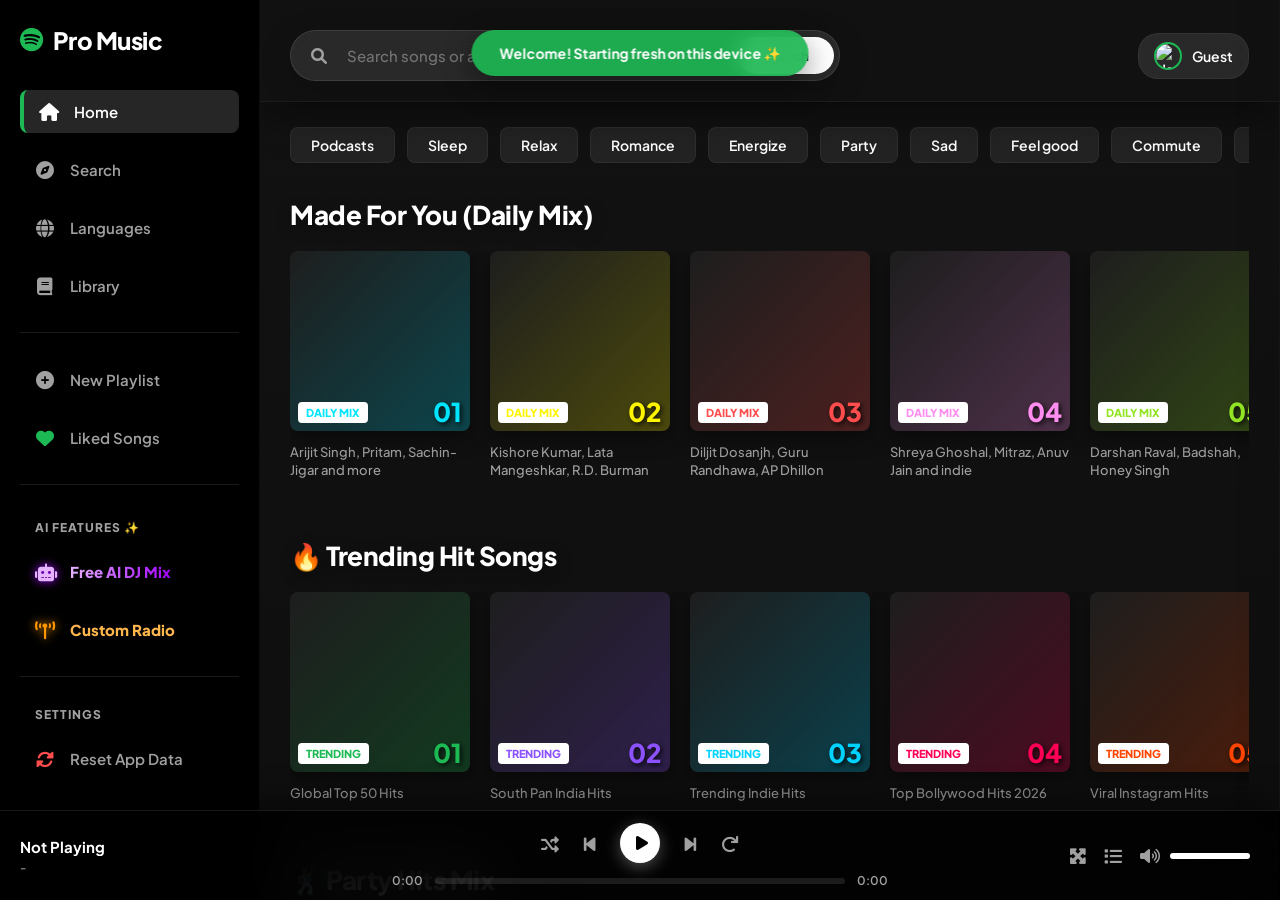
==== index.html @ 36742c20 "index.html" ====
<!DOCTYPE html>
<html lang="en">
<head>
    <meta charset="UTF-8">
    <meta name="viewport" content="width=device-width, initial-scale=1.0, maximum-scale=1.0, user-scalable=no, viewport-fit=cover">
    <meta name="theme-color" content="#000000">
    <meta name="apple-mobile-web-app-capable" content="yes">
    <meta name="apple-mobile-web-app-status-bar-style" content="black-translucent">
    <title>Pro Music Player 🎵</title>
    
    <!-- PWA: Inline Manifest injection using data URI -->
    <link rel="manifest" id="manifest-placeholder">
    
    <link href="https://cdnjs.cloudflare.com/ajax/libs/font-awesome/6.0.0/css/all.min.css" rel="stylesheet">
    <link rel="stylesheet" href="style.css">
</head>
<body>

    <!-- Mobile Overlay for Sidebar -->
    <div id="mobile-overlay" onclick="toggleMobileMenu()"></div>

    <!-- Sidebar Section -->
    <div class="sidebar" id="sidebar">
        <h2><i class="fab fa-spotify"></i> <span>Pro Music</span></h2>
        <div class="menu-item active" onclick="loadHome(); setActive(this); toggleMobileMenu();"><i class="fas fa-home"></i> <span>Home</span></div>
        <div class="menu-item" onclick="document.getElementById('songInput').focus(); setActive(this); toggleMobileMenu();"><i class="fas fa-compass"></i> <span>Search</span></div>
        <div class="menu-item" onclick="showLanguages(); setActive(this); toggleMobileMenu();"><i class="fas fa-globe"></i> <span>Languages</span></div>
        <div class="menu-item" onclick="showLibrary(); setActive(this); toggleMobileMenu();"><i class="fas fa-book"></i> <span>Library</span></div>
        
        <div class="menu-divider"></div>
        <div class="menu-item" onclick="showCreatePlaylistModal(); toggleMobileMenu();"><i class="fas fa-plus-circle"></i> <span>New Playlist</span></div>
        <div class="menu-item" onclick="showLikedSongs(); setActive(this); toggleMobileMenu();"><i class="fas fa-heart" style="color:var(--primary-color);"></i> <span>Liked Songs</span></div>
        
        <!-- Mobile Specific Extra Controls in Sidebar -->
        <div class="menu-divider mobile-only-menu"></div>
        <p class="mobile-only-menu" style="color:var(--text-muted); font-size:12px; font-weight:800; margin-top:5px; padding-left:15px; text-transform:uppercase; letter-spacing:1px;">Extras (Mobile)</p>
        <div class="menu-item mobile-only-menu" onclick="toggleQueue(); toggleMobileMenu();"><i class="fas fa-list"></i> <span>Queue</span></div>
        <div class="menu-item mobile-only-menu" onclick="toggleImmersivePlayer(); toggleMobileMenu();"><i class="fas fa-expand-arrows-alt"></i> <span>Full Screen Player</span></div>

        <div class="menu-divider"></div>
        <p style="color:var(--text-muted); font-size:12px; font-weight:800; margin-top:10px; padding-left:15px; text-transform:uppercase; letter-spacing:1px;">AI Features ✨</p>
        <div class="menu-item" onclick="generateAIDJPlaylist(); setActive(this); toggleMobileMenu();">
            <i class="fas fa-robot" style="color:#e6b3ff; text-shadow: 0 0 10px #a100ff;"></i> 
            <span style="background: linear-gradient(90deg, #e6b3ff, #a100ff); -webkit-background-clip: text; background-clip: text; -webkit-text-fill-color: transparent; font-weight:800;">Free AI DJ Mix</span>
        </div>
        <div class="menu-item" onclick="startRadio(); setActive(this); toggleMobileMenu();">
            <i class="fas fa-broadcast-tower" style="color:#ff9800; text-shadow: 0 0 10px #ff9800;"></i> 
            <span style="font-weight:800; color:#ffb74d;">Custom Radio</span>
        </div>
        
        <div class="menu-divider"></div>
        <p style="color:var(--text-muted); font-size:12px; font-weight:800; margin-top:5px; padding-left:15px; text-transform:uppercase; letter-spacing:1px;">Settings</p>
        <div class="menu-item" onclick="resetAppData(); toggleMobileMenu();"><i class="fas fa-sync-alt" style="color:#ff4d4d;"></i> <span>Reset App Data</span></div>
    </div>

    <!-- Main Content Area -->
    <div class="main-content">
        <div class="bg-blur" id="bg-blur"></div>

        <div class="topbar">
            <!-- Mobile Menu Toggle Button -->
            <i class="fas fa-bars" id="mobile-menu-btn" onclick="toggleMobileMenu()"></i>

            <!-- User Profile & Install -->
            <div style="display: flex; align-items: center; order: 2; margin-left: auto;">
                <button id="install-btn" onclick="installPWA()"><i class="fas fa-download"></i> Install App</button>
                <div class="user-profile" id="user-profile-btn" onclick="showToast('Profile Section (Coming Soon)')" style="margin-left: 15px;">
                    <img id="profile-img" src="https://i.pravatar.cc/100?img=11" alt="User" loading="lazy">
                    <span id="profile-name">Guest</span>
                </div>
            </div>

            <div class="search-container">
                <div class="search-box">
                    <i class="fas fa-search"></i>
                    <input type="text" id="songInput" placeholder="Search songs or artists..." onkeypress="handleKeyPress(event)" onfocus="handleSearchInput()" onblur="hideSearchHistory()" oninput="handleSearchInput()">
                    <button onclick="searchMusic()">Search</button> 
                </div>
                <div id="search-history-dropdown" class="search-dropdown"></div>
            </div>
        </div>

        <div class="category-pills" id="category-pills"></div>

        <h1 id="page-title" style="display: none;">Welcome</h1>

        <!-- PWA Install Modal -->
        <div class="install-modal-overlay" id="install-modal">
            <div class="install-modal">
                <i class="fas fa-mobile-alt" style="font-size: 40px; color: var(--primary-color); margin-bottom: 15px;"></i>
                <h3>Install App</h3>
                <p>Install this website on your phone or PC like a real app. Run it directly without a browser!</p>
                <div class="install-btns">
                    <button class="btn-cancel" onclick="closeInstallModal()">Later</button>
                    <button class="btn-confirm" onclick="confirmInstall()">Install</button>
                </div>
            </div>
        </div>

        <!-- Create Playlist Modal -->
        <div class="modal-overlay" id="create-playlist-modal">
            <div class="custom-modal">
                <i class="fas fa-folder-plus" style="font-size: 40px; color: var(--primary-color); margin-bottom: 15px;"></i>
                <h3 style="color: #fff; margin-bottom: 15px; font-size: 20px;">Nayi Playlist Banayein</h3>
                <input type="text" id="new-playlist-name" class="modal-input" placeholder="Playlist ka naam...">
                <div class="install-btns">
                    <button class="btn-cancel" onclick="closeCreatePlaylistModal()">Cancel</button>
                    <button class="btn-confirm" onclick="saveNewPlaylist()">Save</button>
                </div>
            </div>
        </div>

        <!-- Add to Playlist Modal -->
        <div class="modal-overlay" id="add-to-playlist-modal">
            <div class="custom-modal">
                <i class="fas fa-list-ul" style="font-size: 40px; color: var(--primary-color); margin-bottom: 15px;"></i>
                <h3 style="color: #fff; margin-bottom: 15px; font-size: 20px;">Playlist Mein Jodein</h3>
                <div class="playlist-select-list" id="playlist-options">
                    <!-- Dynamic list -->
                </div>
                <div class="install-btns">
                    <button class="btn-cancel" onclick="closeAddToPlaylistModal()" style="width: 100%;">Cancel</button>
                </div>
            </div>
        </div>

        <!-- Custom Reset App Modal -->
        <div class="modal-overlay" id="reset-modal">
            <div class="custom-modal">
                <i class="fas fa-exclamation-triangle" style="font-size: 40px; color: #ff4d4d; margin-bottom: 15px;"></i>
                <h3 style="color: #fff; margin-bottom: 15px; font-size: 20px;">Reset App Data?</h3>
                <p style="color: var(--text-muted); font-size: 14px; margin-bottom: 20px;">Ye aapke saare Liked Songs, Downloads, Playlists, aur History permanently delete kar dega. Kya aap sure hain?</p>
                <div class="install-btns">
                    <button class="btn-cancel" onclick="closeResetModal()">Cancel</button>
                    <button class="btn-confirm" style="background: #ff4d4d; color: white;" onclick="confirmResetData()">Yes, Reset</button>
                </div>
            </div>
        </div>

        <!-- User Profile Modal (Upgraded VIP Look) -->
        <div class="modal-overlay" id="profile-modal">
            <div class="custom-modal" style="padding: 0; overflow: hidden; max-width: 360px; background: rgba(20, 20, 20, 0.98);">
                
                <!-- Profile Banner -->
                <div style="height: 120px; background: var(--accent-gradient); position: relative; width: 100%;">
                    <button onclick="closeProfileModal()" style="position: absolute; top: 15px; right: 15px; background: rgba(0,0,0,0.4); backdrop-filter: blur(5px); border: none; color: white; width: 32px; height: 32px; border-radius: 50%; cursor: pointer; transition: 0.2s;"><i class="fas fa-times"></i></button>
                </div>
                
                <!-- Avatar & Edit Button -->
                <div style="position: relative; margin-top: -55px; text-align: center; z-index: 2;">
                    <div style="position: relative; display: inline-block;">
                        <img id="modal-profile-img" src="" style="width: 110px; height: 110px; border-radius: 50%; border: 5px solid rgba(20, 20, 20, 1); object-fit: cover; box-shadow: 0 10px 25px rgba(0,0,0,0.6); background: #000;">
                        <button onclick="editProfileName()" style="position: absolute; bottom: 5px; right: 0px; background: #fff; border: none; width: 34px; height: 34px; border-radius: 50%; color: #000; cursor: pointer; box-shadow: 0 5px 15px rgba(0,0,0,0.4); transition: transform 0.2s; will-change: transform;" onmouseover="this.style.transform='scale(1.1)'" onmouseout="this.style.transform='scale(1)'">
                            <i class="fas fa-pen" style="font-size: 14px;"></i>
                        </button>
                    </div>
                </div>
                
                <!-- Profile Details -->
                <div style="padding: 15px 25px 25px 25px; text-align: center;">
                    <h2 id="modal-profile-name" style="color: #fff; font-size: 26px; font-weight: 900; margin-bottom: 8px; letter-spacing: -0.5px;">Music Lover</h2>
                    
                    <!-- VIP Badge -->
                    <div style="display: inline-flex; align-items: center; gap: 6px; background: rgba(29, 185, 84, 0.15); color: var(--primary-color); padding: 5px 14px; border-radius: 20px; font-size: 12px; font-weight: 800; margin-bottom: 25px; border: 1px solid rgba(29, 185, 84, 0.3); text-transform: uppercase; letter-spacing: 0.5px;">
                        <i class="fas fa-crown" style="color: #ffdf00;"></i> Pro Member
                    </div>
                    
                    <!-- Beautiful Stats Section -->
                    <div style="display: flex; justify-content: space-between; background: rgba(255,255,255,0.03); padding: 18px 10px; border-radius: 16px; border: 1px solid rgba(255,255,255,0.05); box-shadow: inset 0 2px 10px rgba(0,0,0,0.2);">
                        <div style="text-align: center; flex: 1;">
                            <i class="fas fa-heart" style="color: #ff4d4d; font-size: 20px; margin-bottom: 10px; filter: drop-shadow(0 0 8px rgba(255,77,77,0.4));"></i>
                            <h3 id="stat-likes" style="color: #fff; font-size: 24px; font-weight: 900;">0</h3>
                            <p style="color: var(--text-muted); font-size: 11px; text-transform: uppercase; font-weight: 700; letter-spacing: 0.5px; margin-top: 2px;">Likes</p>
                        </div>
                        <div style="width: 1px; background: linear-gradient(to bottom, transparent, rgba(255,255,255,0.1), transparent); margin: 0 5px;"></div>
                        <div style="text-align: center; flex: 1;">
                            <i class="fas fa-folder-open" style="color: #00e5ff; font-size: 20px; margin-bottom: 10px; filter: drop-shadow(0 0 8px rgba(0,229,255,0.4));"></i>
                            <h3 id="stat-playlists" style="color: #fff; font-size: 24px; font-weight: 900;">0</h3>
                            <p style="color: var(--text-muted); font-size: 11px; text-transform: uppercase; font-weight: 700; letter-spacing: 0.5px; margin-top: 2px;">Playlists</p>
                        </div>
                        <div style="width: 1px; background: linear-gradient(to bottom, transparent, rgba(255,255,255,0.1), transparent); margin: 0 5px;"></div>
                        <div style="text-align: center; flex: 1;">
                            <i class="fas fa-download" style="color: var(--primary-color); font-size: 20px; margin-bottom: 10px; filter: drop-shadow(0 0 8px rgba(29,185,84,0.4));"></i>
                            <h3 id="stat-downloads" style="color: #fff; font-size: 24px; font-weight: 900;">0</h3>
                            <p style="color: var(--text-muted); font-size: 11px; text-transform: uppercase; font-weight: 700; letter-spacing: 0.5px; margin-top: 2px;">Saved</p>
                        </div>
                    </div>
                </div>
            </div>
        </div>

        <div id="results"></div>
    </div>

    <!-- Right Queue Panel -->
    <div class="queue-panel" id="queue-panel">
        <div class="queue-header">
            <h2>Up Next (Queue)</h2>
            <button class="close-queue-btn" onclick="toggleQueue()"><i class="fas fa-times"></i></button>
        </div>
        <div id="queue-list"></div>
    </div>

    <!-- Full Screen Immersive Player (PC & Mobile) -->
    <div class="immersive-player" id="immersive-player">
        
        <div class="immersive-left">
            <div class="immersive-bg" id="immersive-bg"></div>
            
            <!-- Live Audio Visualizer (Wapas add kiya gaya hai) -->
            <canvas id="audio-visualizer" class="visualizer-canvas"></canvas>

            <div class="immersive-content" id="imm-content-area">
                <div class="immersive-header">
                    <button class="immersive-close-btn" onclick="toggleImmersivePlayer()"><i class="fas fa-chevron-down"></i></button>
                    <span style="font-weight: 800; letter-spacing: 1px;">Pro Music <span class="live-badge"><div class="live-dot"></div> LIVE</span></span>
                </div>
                
                <!-- Mobile Specific Big Artwork -->
                <div class="immersive-mobile-art mobile-only">
                    <img id="imm-mobile-img" src="https://via.placeholder.com/300" alt="Album Art">
                </div>
                
                <div class="immersive-bottom-section">
                    <div class="immersive-song-info">
                        <img id="immersive-img" class="desktop-only-img" src="https://via.placeholder.com/80" alt="Album Art">
                        <div class="immersive-song-details">
                            <h2 id="immersive-title">Not Playing</h2>
                            <p id="immersive-artist">-</p>
                        </div>
                        <button class="action-btn" onclick="showAddToPlaylistModal(event)" title="Playlist mein jodein" style="margin-right: 10px;"><i class="fas fa-plus-circle"></i></button>
                        <button class="action-btn" onclick="toggleLike(event)"><i class="fas fa-heart"></i></button>
                        <button class="action-btn" id="imm-download-btn" onclick="toggleDownload(event)" style="margin-left: 10px;" title="Download"><i class="fas fa-download"></i></button>
                    </div>
                    
                    <!-- Mobile Specific Big Controls -->
                    <div class="immersive-controls mobile-only-flex">
                        <div class="imm-progress-area">
                            <div class="imm-slider-container">
                                <div class="imm-slider-fill" id="imm-progress-fill"></div>
                                <div class="imm-slider-thumb" id="imm-progress-thumb"></div>
                                <input type="range" id="imm-progress-bar" value="0" min="0" max="100" step="0.1" oninput="seekAudioImm()">
                            </div>
                            <div class="imm-time-row">
                                <span id="imm-current-time">0:00</span>
                                <span id="imm-total-time">0:00</span>
                            </div>
                        </div>
                        
                        <div class="imm-control-btns">
                            <button class="ctrl-icon" id="imm-shuffle-btn" onclick="toggleShuffle()"><i class="fas fa-random"></i></button>
                            <button class="ctrl-icon" onclick="prevSong()"><i class="fas fa-step-backward"></i></button>
                            <button class="imm-play-btn" id="imm-play-pause-btn" onclick="togglePlay()"><i class="fas fa-play" style="margin-left:4px;"></i></button>
                            <button class="ctrl-icon" onclick="nextSong()"><i class="fas fa-step-forward"></i></button>
                            <button class="ctrl-icon" id="imm-repeat-btn" onclick="toggleRepeat()"><i class="fas fa-redo"></i></button>
                        </div>
                    </div>
                </div>
            </div>
        </div>

        <div class="immersive-right">
            <h3>Up Next (Queue)</h3>
            <div class="immersive-queue-list" id="immersive-queue-list">
                <!-- Queue items will appear here -->
            </div>
        </div>
    </div>

    <!-- Bottom Player -->
    <div class="bottom-player" id="bottom-player-area">
        <!-- Clicking song opens Immersive View -->
        <div class="now-playing" title="Open Full Screen View" onclick="toggleImmersivePlayer();">
            <img id="np-img" src="" alt="Album Art">
            <div class="song-info">
                <div style="display:flex; align-items:center;">
                    <h4 id="np-title">Not Playing</h4>
                </div>
                <p id="np-artist">-</p>
            </div>
            <button class="action-btn" id="add-pl-btn" onclick="showAddToPlaylistModal(event); event.stopPropagation();" title="Playlist mein jodein" style="margin-left: 10px; display: none;"><i class="fas fa-plus-circle"></i></button>
            <button class="like-btn" id="like-btn" onclick="toggleLike(event); event.stopPropagation();"><i class="fas fa-heart"></i></button>
            <button class="download-btn" id="download-btn" onclick="toggleDownload(event); event.stopPropagation();" title="Download"><i class="fas fa-download"></i></button>
        </div>
        
        <div class="player-controls">
            <div class="control-btns">
                <button class="ctrl-icon" id="shuffle-btn" onclick="toggleShuffle()" title="Shuffle"><i class="fas fa-random"></i></button>
                <button class="ctrl-icon" onclick="prevSong()" title="Previous"><i class="fas fa-step-backward"></i></button>
                <button class="main-play-btn" id="play-pause-btn" onclick="togglePlay()"><i class="fas fa-play" style="margin-left: 3px;"></i></button>
                <button class="ctrl-icon" onclick="nextSong()" title="Next"><i class="fas fa-step-forward"></i></button>
                <button class="ctrl-icon" id="repeat-btn" onclick="toggleRepeat()" title="Repeat"><i class="fas fa-redo"></i></button>
            </div>
            <div class="progress-area">
                <span id="current-time">0:00</span>
                <div class="slider-container">
                    <div class="slider-fill" id="progress-fill"></div>
                    <div class="slider-thumb" id="progress-thumb"></div>
                    <input type="range" id="progress-bar" value="0" min="0" max="100" step="0.1" oninput="seekAudio()">
                </div>
                <span id="total-time">0:00</span>
            </div>
            <audio id="global-audio" src="" crossorigin="anonymous"></audio>
        </div>

        <div class="extra-controls">
            <button class="action-btn" id="mode-hd-btn" onclick="toggleHDMode()" title="HD Clear Audio On ✨"><i class="fas fa-sparkles"></i></button>
            
            <button class="action-btn" id="mode-4d-btn" onclick="toggle4DMode()" title="4D Clear Mode On 🎧 (360 Sound)"><i class="fas fa-cube"></i></button>
            
            <button class="action-btn" id="immersive-btn" onclick="toggleImmersivePlayer()" title="Full Screen"><i class="fas fa-expand-arrows-alt"></i></button>
            <button class="action-btn" id="queue-btn" onclick="toggleQueue()" title="Open Queue"><i class="fas fa-list"></i></button>
            
            <div class="volume-area">
                <i class="fas fa-volume-up" id="vol-icon" onclick="toggleMute()"></i>
                <div class="slider-container" style="width: 80px;">
                    <div class="slider-fill" id="vol-fill" style="width: 100%;"></div>
                    <input type="range" id="volume-bar" value="100" min="0" max="100" step="1" oninput="handleVolumeChange()">
                </div>
            </div>
        </div>
    </div>

    <div id="toast" class="toast">Success!</div>

    <script src="script.js">
        
    </script>
</body>
</html>
---- style.css ----
@import url('https://fonts.googleapis.com/css2?family=Plus+Jakarta+Sans:wght@400;500;600;700;800;900&display=swap');

        :root {
            --primary-color: #1db954;
            --primary-hover: #1ed760;
            --primary-glow: rgba(29, 185, 84, 0.5);
            --accent-gradient: linear-gradient(135deg, #1db954 0%, #128c3c 100%);
            
            --bg-dark: #080808;
            --bg-darker: #000000;
            --glass-bg: rgba(15, 15, 15, 0.7);
            --glass-border: rgba(255, 255, 255, 0.05);
            --text-main: #ffffff;
            --text-muted: #a0a0a0;
            --card-hover-bg: rgba(255, 255, 255, 0.08);
        }

        * { margin: 0; padding: 0; box-sizing: border-box; font-family: 'Plus Jakarta Sans', sans-serif; outline: none; }
        
        /* Custom Scrollbar */
        ::-webkit-scrollbar { width: 6px; height: 6px; }
        ::-webkit-scrollbar-track { background: transparent; }
        ::-webkit-scrollbar-thumb { background: rgba(255,255,255,0.15); border-radius: 10px; }
        ::-webkit-scrollbar-thumb:hover { background: rgba(255,255,255,0.3); }

        body { 
            background: var(--bg-darker);
            color: var(--text-main); 
            display: flex; 
            height: 100vh; 
            height: 100dvh; /* Mobile browser bar fix */
            overflow: hidden; 
            -webkit-font-smoothing: antialiased;
            overscroll-behavior-y: none;
        }
        
        /* Animated Background Mesh - Hardware Accelerated */
        .bg-blur { 
            position: fixed; top: 0; left: 0; width: 100vw; height: 100vh; height: 100dvh;
            background-size: cover; background-position: center; 
            filter: blur(120px) brightness(0.25) saturate(1.5); 
            z-index: -1; transition: background-image 1.5s ease-out; 
            pointer-events: none; opacity: 0.85; 
            transform: scale(1.3) translateZ(0); 
            will-change: background-image;
        }
        
        /* Mobile Overlay */
        #mobile-overlay {
            display: none; position: fixed; top: 0; left: 0; width: 100%; height: 100vh; height: 100dvh;
            background: rgba(0,0,0,0.7); z-index: 1999; backdrop-filter: blur(5px);
            will-change: opacity;
        }
        
        /* Ultra-Modern Sidebar */
        .sidebar { width: 260px; flex-shrink: 0; background: rgba(0,0,0,0.6); backdrop-filter: blur(20px); -webkit-backdrop-filter: blur(20px); padding: 25px 20px; display: flex; flex-direction: column; gap: 15px; border-right: 1px solid rgba(255,255,255,0.05); z-index: 2000; transition: transform 0.3s cubic-bezier(0.4, 0, 0.2, 1); overflow-y: auto; overflow-x: hidden; padding-bottom: 100px; transform: translateX(0); will-change: transform; }
        .sidebar::-webkit-scrollbar { width: 4px; }
        
        .sidebar h2 { color: #fff; font-size: 24px; margin-bottom: 20px; display: flex; align-items: center; gap: 10px; font-weight: 800; letter-spacing: -0.5px; flex-shrink: 0; }
        .sidebar h2 i { color: var(--primary-color); }
        .menu-item { flex-shrink: 0; color: var(--text-muted); font-size: 15px; cursor: pointer; font-weight: 600; transition: 0.2s ease-out; padding: 12px 15px; border-radius: 8px; display: flex; align-items: center; gap: 15px; will-change: transform, background-color; }
        .menu-item i { font-size: 18px; width: 20px; text-align: center; transition: 0.2s; }
        .menu-item:hover { color: #fff; background: rgba(255,255,255,0.1); transform: translateX(5px); }
        .menu-item.active { color: #fff; background: rgba(255,255,255,0.15); box-shadow: 0 4px 15px rgba(0,0,0,0.2); border-left: 4px solid var(--primary-color); }
        .menu-divider { flex-shrink: 0; height: 1px; background: rgba(255,255,255,0.1); margin: 10px 0; }

        .mobile-only-menu { display: none; }

        /* Main Content Area */
        .main-content { flex: 1; padding: 0 30px 120px 30px; overflow-y: auto; background: linear-gradient(180deg, rgba(30,30,30,0.6) 0%, rgba(18,18,18,0.8) 100%); position: relative; z-index: 1; scroll-behavior: smooth; }
        
        /* Top Search Bar */
        .topbar { 
            display: flex; justify-content: space-between; align-items: center; flex-wrap: wrap; gap: 15px; 
            position: sticky; top: 0; z-index: 105;
            background: rgba(18, 18, 18, 0.85); backdrop-filter: blur(35px); -webkit-backdrop-filter: blur(35px);
            padding: 30px 30px 20px 30px; margin: 0 -30px 25px -30px;
            border-bottom: 1px solid rgba(255,255,255,0.05); box-shadow: 0 10px 40px rgba(0,0,0,0.5);
            transform: translateZ(0); /* Force HW acceleration for sticky headers */
        }
        
        #mobile-menu-btn { display: none; color: #fff; font-size: 22px; cursor: pointer; transition: 0.2s; }
        #mobile-menu-btn:hover { color: var(--primary-color); }

        .search-container { position: relative; flex: 1; max-width: 550px; display: flex; align-items: center; gap: 15px; }
        .search-box { display: flex; gap: 10px; background: rgba(255,255,255,0.1); backdrop-filter: blur(10px); padding: 5px 5px 5px 20px; border-radius: 30px; border: 1px solid rgba(255,255,255,0.1); transition: 0.3s; width: 100%; align-items: center; box-shadow: 0 8px 32px rgba(0,0,0,0.2); z-index: 101; position: relative; }
        .search-box i.fa-search { color: var(--text-muted); }
        .search-box:focus-within { border-color: var(--primary-color); background: rgba(255,255,255,0.15); box-shadow: 0 8px 32px rgba(29, 185, 84, 0.2); }
        .search-box input { padding: 10px 10px; flex: 1; border: none; outline: none; background: transparent; color: white; font-size: 15px; font-weight: 500; }
        .search-box button { padding: 10px 25px; background: #fff; color: #000; border: none; border-radius: 25px; font-weight: 700; cursor: pointer; transition: 0.2s; will-change: transform; }
        .search-box button:hover { transform: scale(1.05); background: var(--primary-color); color: #fff; box-shadow: 0 4px 15px rgba(29, 185, 84, 0.4); }

        .search-dropdown { position: absolute; top: calc(100% + 5px); left: 0; width: 100%; background: rgba(20,20,20,0.98); backdrop-filter: blur(25px); -webkit-backdrop-filter: blur(25px); border: 1px solid rgba(255,255,255,0.1); border-radius: 16px; box-shadow: 0 15px 40px rgba(0,0,0,0.6); z-index: 100; display: none; flex-direction: column; overflow: hidden; padding: 8px 0; }
        .search-dropdown.active { display: flex; }
        .search-history-item { padding: 12px 20px; display: flex; align-items: center; gap: 12px; color: var(--text-muted); cursor: pointer; transition: 0.1s; font-weight: 500; font-size: 14px; }
        .search-history-item:hover { background: rgba(255,255,255,0.1); color: #fff; }

        .user-profile { background: rgba(255,255,255,0.1); backdrop-filter: blur(10px); padding: 8px 15px; border-radius: 20px; display: flex; justify-content: center; align-items: center; cursor: pointer; gap: 10px; transition: 0.2s; font-weight: 600; font-size: 14px; border: 1px solid rgba(255,255,255,0.05); will-change: transform; }
        .user-profile:hover { background: rgba(255,255,255,0.2); transform: translateY(-2px); box-shadow: 0 4px 15px rgba(0,0,0,0.3); }
        .user-profile img { width: 28px; height: 28px; border-radius: 50%; border: 2px solid var(--primary-color); }

        /* Category Pills */
        .category-pills { display: flex; gap: 12px; margin-bottom: 25px; overflow-x: auto; padding-bottom: 10px; scroll-snap-type: x mandatory; }
        .category-pills::-webkit-scrollbar { height: 4px; display: none; }
        .pill { scroll-snap-align: start; padding: 8px 20px; background: rgba(255,255,255,0.08); border-radius: 8px; color: #fff; font-size: 14px; font-weight: 600; cursor: pointer; transition: 0.2s; white-space: nowrap; border: 1px solid rgba(255,255,255,0.05); backdrop-filter: blur(10px); will-change: transform; }
        .pill:hover { background: rgba(255,255,255,0.15); transform: translateY(-3px); box-shadow: 0 5px 15px rgba(0,0,0,0.3); }
        .pill.active { background: #fff; color: #000; border-color: #fff; }

        /* SCROLL BUTTONS (PC ONLY) */
        .scroll-wrapper { position: relative; width: 100%; display: flex; align-items: center; }
        .scroll-btn {
            position: absolute; top: 50%; transform: translateY(-50%);
            width: 44px; height: 44px; border-radius: 50%;
            background: rgba(0, 0, 0, 0.75); color: white; border: 1px solid rgba(255,255,255,0.1);
            font-size: 18px; cursor: pointer; z-index: 10;
            display: flex; align-items: center; justify-content: center;
            opacity: 0; transition: 0.2s ease; box-shadow: 0 4px 15px rgba(0,0,0,0.5);
            backdrop-filter: blur(5px);
            will-change: transform, opacity;
        }
        .scroll-wrapper:hover .scroll-btn { opacity: 1; }
        .scroll-btn:hover { background: var(--primary-color); color: black; transform: translateY(-50%) scale(1.1); border-color: transparent; }
        .scroll-left { left: -15px; }
        .scroll-right { right: -15px; }

        /* Quick Picks Section */
        .quick-picks-section { margin-bottom: 40px; }
        .quick-picks-header { display: flex; align-items: center; gap: 15px; margin-bottom: 20px; }
        .quick-picks-header img { width: 45px; height: 45px; border-radius: 50%; object-fit: cover; border: 2px solid rgba(255,255,255,0.1); }
        .quick-picks-header h2 { font-size: 28px; font-weight: 800; color: #fff; letter-spacing: -0.5px; }
        .quick-picks-wrapper { overflow-x: auto; padding-bottom: 15px; scroll-behavior: smooth; scroll-snap-type: x mandatory; width: 100%;}
        .quick-picks-wrapper::-webkit-scrollbar { height: 8px; display: none;}
        .quick-picks-grid { display: grid; grid-template-rows: repeat(4, 1fr); grid-auto-flow: column; gap: 12px 24px; padding-right: 20px; }
        .quick-pick-item { scroll-snap-align: start; display: flex; align-items: center; gap: 12px; padding: 8px; border-radius: 8px; cursor: pointer; transition: 0.2s; width: 340px; background: rgba(255,255,255,0.03); border: 1px solid transparent; will-change: transform; }
        .quick-pick-item:hover { background: rgba(255,255,255,0.1); border-color: rgba(255,255,255,0.1); transform: translateX(5px); box-shadow: 0 4px 15px rgba(0,0,0,0.2); }
        .qp-img-wrapper { position: relative; width: 48px; height: 48px; flex-shrink: 0; box-shadow: 0 4px 10px rgba(0,0,0,0.3); border-radius: 4px; overflow: hidden; transform: translateZ(0); }
        .qp-img-wrapper img { width: 100%; height: 100%; object-fit: cover; transition: 0.3s; }
        .quick-pick-item:hover .qp-play-overlay { opacity: 1; }
        .qp-play-overlay { position: absolute; top: 0; left: 0; width: 100%; height: 100%; background: rgba(0,0,0,0.5); display: flex; justify-content: center; align-items: center; color: #fff; font-size: 18px; opacity: 0; transition: 0.2s; backdrop-filter: blur(2px); }
        .quick-pick-info { flex: 1; overflow: hidden; display: flex; flex-direction: column; justify-content: center; }
        .quick-pick-info h4 { font-size: 15px; color: #fff; font-weight: 700; white-space: nowrap; overflow: hidden; text-overflow: ellipsis; margin-bottom: 4px; }
        .quick-pick-info p { font-size: 13px; color: var(--text-muted); white-space: nowrap; overflow: hidden; text-overflow: ellipsis; font-weight: 500; }

        /* PWA Install Button */
        #install-btn {
            display: none;
            background: var(--primary-color);
            color: #000;
            border: none;
            padding: 8px 16px;
            border-radius: 20px;
            font-weight: 700;
            font-size: 13px;
            cursor: pointer;
            transition: 0.2s;
            box-shadow: 0 4px 15px rgba(29, 185, 84, 0.4);
            margin-left: 10px;
            will-change: transform;
        }
        #install-btn:hover {
            transform: scale(1.05);
            background: var(--primary-hover);
        }

        /* Mixes Section */
        .daily-mix-section { margin-bottom: 40px; }
        .daily-mix-header { font-size: 26px; font-weight: 800; margin-bottom: 20px; color: #fff; letter-spacing: -0.5px; text-shadow: 0 4px 15px rgba(0,0,0,0.4); display: flex; align-items: center; gap: 10px;}
        .daily-mix-row { display: flex; gap: 20px; overflow-x: auto; padding-bottom: 20px; scroll-snap-type: x mandatory; scroll-behavior: smooth; width: 100%; }
        .daily-mix-row::-webkit-scrollbar { height: 8px; display: none; }
        .daily-mix-card { scroll-snap-align: start; min-width: 180px; max-width: 180px; cursor: pointer; transition: 0.3s cubic-bezier(0.175, 0.885, 0.32, 1.275); position: relative; will-change: transform; }
        .daily-mix-card:hover { transform: translateY(-8px); }
        .dm-img-container { width: 100%; aspect-ratio: 1/1; position: relative; border-radius: 8px; overflow: hidden; box-shadow: 0 8px 20px rgba(0,0,0,0.4); margin-bottom: 12px; transform: translateZ(0); }
        .dm-img-container img { width: 100%; height: 100%; object-fit: cover; transition: transform 0.3s; will-change: transform; }
        .daily-mix-card:hover .dm-img-container img { transform: scale(1.05); }
        .dm-badges { position: absolute; bottom: 8px; left: 8px; right: 8px; display: flex; justify-content: space-between; align-items: flex-end; z-index: 2;}
        .dm-text-badge { background: #fff; color: #000; font-weight: 800; padding: 4px 8px; font-size: 11px; border-radius: 4px; text-transform: uppercase; }
        .dm-num-badge { color: #fff; font-size: 26px; font-weight: 900; line-height: 0.9; text-shadow: 2px 2px 5px rgba(0,0,0,0.8); }
        .daily-mix-card p { font-size: 13px; color: var(--text-muted); line-height: 1.4; display: -webkit-box; -webkit-line-clamp: 2; line-clamp: 2; -webkit-box-orient: vertical; overflow: hidden; font-weight: 500; }
        .dm-play-btn { position: absolute; right: 12px; bottom: 12px; width: 45px; height: 45px; background: var(--primary-color); border-radius: 50%; display: flex; justify-content: center; align-items: center; color: black; font-size: 18px; opacity: 0; transform: translateY(15px); transition: all 0.3s cubic-bezier(0.175, 0.885, 0.32, 1.275); border: none; z-index: 3; box-shadow: 0 8px 20px rgba(29, 185, 84, 0.4); will-change: transform, opacity; }
        .daily-mix-card:hover .dm-play-btn { opacity: 1; transform: translateY(0); }

        /* Singer Circles (New Section) */
        .singer-card { scroll-snap-align: start; min-width: 160px; max-width: 160px; cursor: pointer; text-align: center; transition: 0.3s; will-change: transform; }
        .singer-img-wrapper { position: relative; width: 160px; height: 160px; border-radius: 50%; margin-bottom: 15px; box-shadow: 0 10px 25px rgba(0,0,0,0.5); overflow: hidden; transform: translateZ(0); transition: 0.3s; }
        .singer-card:hover .singer-img-wrapper { transform: scale(1.05); box-shadow: 0 15px 35px rgba(29, 185, 84, 0.4); border: 2px solid var(--primary-color); }
        .singer-card:hover .qp-play-overlay { opacity: 1; }

        /* Playlist Sections */
        .playlist-section { margin-bottom: 50px; }
        .playlist-section h2 { font-size: 26px; font-weight: 800; margin-bottom: 25px; color: #fff; letter-spacing: -0.5px; text-shadow: 0 4px 15px rgba(0,0,0,0.4); display: flex; align-items: center; gap: 10px; }
        .results-row { display: flex; gap: 24px; overflow-x: auto; padding-bottom: 30px; scroll-behavior: smooth; scroll-snap-type: x mandatory; width: 100%; }
        .results-row::-webkit-scrollbar { height: 8px; display: none;}
        .results-row .song-card { scroll-snap-align: start; min-width: 200px; max-width: 200px; flex: 0 0 auto; }

        /* Song Card / Playlist Card */
        .song-card { background: rgba(255,255,255,0.05); padding: 18px; border-radius: 12px; cursor: pointer; position: relative; transition: 0.3s cubic-bezier(0.175, 0.885, 0.32, 1.275); border: 1px solid rgba(255,255,255,0.05); backdrop-filter: blur(10px); will-change: transform; }
        .song-card:hover { transform: translateY(-12px) scale(1.02); background: rgba(255,255,255,0.1); border-color: rgba(29, 185, 84, 0.3); box-shadow: 0 20px 40px rgba(0,0,0,0.5); }
        .song-card img { width: 100%; aspect-ratio: 1/1; border-radius: 8px; margin-bottom: 15px; object-fit: cover; box-shadow: 0 8px 20px rgba(0,0,0,0.4); transition: 0.3s; transform: translateZ(0); }
        .song-card h3 { font-size: 17px; margin-bottom: 6px; white-space: nowrap; overflow: hidden; text-overflow: ellipsis; color: #fff; font-weight: 700; letter-spacing: -0.3px; }
        .song-card p { font-size: 13px; color: var(--text-muted); white-space: nowrap; overflow: hidden; text-overflow: ellipsis; font-weight: 500; }
        
        .play-btn { position: absolute; right: 22px; bottom: 90px; width: 50px; height: 50px; background: var(--primary-color); border-radius: 50%; display: flex; justify-content: center; align-items: center; color: black; font-size: 20px; opacity: 0; transform: translateY(20px); transition: all 0.3s cubic-bezier(0.175, 0.885, 0.32, 1.275); border: none; cursor: pointer; box-shadow: 0 8px 20px rgba(29, 185, 84, 0.4); z-index: 2; will-change: transform, opacity; }
        .song-card:hover .play-btn { opacity: 1; transform: translateY(0); }

        /* Top Result Card */
        .top-result-card { flex: 1; min-width: 300px; max-width: 400px; background: rgba(255,255,255,0.05); padding: 25px; border-radius: 12px; cursor: pointer; position: relative; transition: 0.2s; border: 1px solid rgba(255,255,255,0.05); will-change: transform; }
        .top-result-card .play-btn { bottom: 25px; right: 25px; width: 55px; height: 55px; }

        /* Vertical Playlist View */
        .song-list-container { display: flex; flex-direction: column; width: 100%; }
        .song-list-row { display: flex; align-items: center; padding: 12px 15px; border-radius: 8px; transition: 0.2s; cursor: pointer; gap: 15px; border: 1px solid transparent; }
        .song-list-row.active { background: rgba(29, 185, 84, 0.1); border-color: rgba(29, 185, 84, 0.2); }
        .song-list-row img { width: 50px; height: 50px; border-radius: 6px; object-fit: cover; box-shadow: 0 4px 10px rgba(0,0,0,0.3); transform: translateZ(0); }
        .song-list-info { flex: 1; display: flex; flex-direction: column; overflow: hidden; }
        .song-list-info h4 { font-size: 16px; margin-bottom: 4px; white-space: nowrap; overflow: hidden; text-overflow: ellipsis; font-weight: 700; transition: 0.2s; }
        .song-list-info p { font-size: 13px; color: var(--text-muted); white-space: nowrap; overflow: hidden; text-overflow: ellipsis; font-weight: 500; }

        /* Queue Panel */
        .queue-panel { width: 0; height: calc(100vh - 90px); background: rgba(10,10,10,0.8); backdrop-filter: blur(25px); -webkit-backdrop-filter: blur(25px); border-left: 1px solid rgba(255,255,255,0.05); z-index: 10; transition: width 0.3s cubic-bezier(0.25, 0.8, 0.25, 1), padding 0.3s ease; overflow-y: auto; overflow-x: hidden; padding: 0; flex-shrink: 0; box-shadow: -10px 0 30px rgba(0,0,0,0.5); will-change: width, padding; }
        .queue-panel.open { width: 340px; padding: 25px; }
        .queue-header { display: flex; justify-content: space-between; align-items: center; margin-bottom: 25px; white-space: nowrap; }
        .queue-item { display: flex; align-items: center; gap: 12px; padding: 10px; border-radius: 8px; cursor: pointer; transition: 0.2s; margin-bottom: 8px; border: 1px solid transparent; }
        .queue-item.active-queue { background: rgba(29, 185, 84, 0.15); border-color: rgba(29, 185, 84, 0.3); }
        .queue-item img { width: 45px; height: 45px; border-radius: 6px; object-fit: cover; box-shadow: 0 4px 10px rgba(0,0,0,0.2); transform: translateZ(0); }
        .queue-item-info { flex: 1; overflow: hidden; }
        .queue-item-info h4 { font-size: 15px; font-weight: 700; white-space: nowrap; overflow: hidden; text-overflow: ellipsis; margin-bottom: 2px; transition: 0.2s; }
        .queue-item-info p { font-size: 12px; color: var(--text-muted); white-space: nowrap; overflow: hidden; text-overflow: ellipsis; font-weight: 500; }

        /* Helpers for Mobile/Desktop differentiation */
        .mobile-only { display: none; }
        .mobile-only-flex { display: none; }

        /* Full Screen Immersive Player (PC) */
        .immersive-player { position: fixed; top: 100vh; top: 100dvh; left: 0; width: 100%; height: calc(100vh - 90px); height: calc(100dvh - 90px); background: rgba(0, 0, 0, 0.95); z-index: 2500; transition: transform 0.4s cubic-bezier(0.25, 0.8, 0.25, 1); display: flex; flex-direction: row; overflow: hidden; transform: translateY(0); will-change: transform; }
        .immersive-player.open { transform: translateY(calc(-100vh + 90px)); transform: translateY(calc(-100dvh + 90px)); top: calc(100vh - 90px); top: calc(100dvh - 90px); }
        .immersive-left { flex: 1; position: relative; overflow: hidden; display: flex; flex-direction: column; }
        .immersive-bg { position: absolute; top: 0; left: 0; width: 100%; height: 100%; background-size: cover; background-position: center; filter: blur(25px) brightness(0.3); z-index: 1; transform: scale(1.1) translateZ(0); transition: background-image 0.5s ease; will-change: background-image; }
        .immersive-content { position: relative; z-index: 2; flex: 1; display: flex; flex-direction: column; padding: 40px; justify-content: space-between; }
        .immersive-header { text-align: center; color: var(--text-muted); font-size: 13px; font-weight: 700; letter-spacing: 2px; text-transform: uppercase; margin-bottom: 20px; padding: 0 60px; }

        /* Audio Visualizer Canvas */
        .visualizer-canvas {
            position: absolute; bottom: 0; left: 0; width: 100%; height: 250px; z-index: 1; pointer-events: none; opacity: 0.4; mask-image: linear-gradient(to top, black, transparent); -webkit-mask-image: linear-gradient(to top, black, transparent);
            /* Mobile par bhi Visualizer chalane ke liye diplay:block (by default dikhega) */
            display: block; 
        }

        .immersive-bottom-section { display: flex; flex-direction: column; margin-top: auto;}
        .immersive-song-info { display: flex; align-items: center; gap: 20px; padding-top: 20px; }
        .desktop-only-img { width: 70px; height: 70px; border-radius: 8px; box-shadow: 0 10px 30px rgba(0,0,0,0.5); object-fit: cover; transform: translateZ(0); }
        .immersive-song-details { flex: 1; overflow: hidden; }
        .immersive-song-details h2 { font-size: 26px; color: #fff; margin-bottom: 4px; font-weight: 800; letter-spacing: -0.5px; white-space: nowrap; overflow: hidden; text-overflow: ellipsis; }
        .immersive-song-details p { font-size: 16px; color: var(--text-muted); font-weight: 600; white-space: nowrap; overflow: hidden; text-overflow: ellipsis; }
        
        .immersive-right { width: 350px; background: rgba(0,0,0,0.7); backdrop-filter: blur(20px); -webkit-backdrop-filter: blur(20px); border-left: 1px solid rgba(255,255,255,0.05); display: flex; flex-direction: column; padding: 25px 20px; z-index: 2; flex-shrink: 0; }
        .immersive-right h3 { color: #fff; font-size: 18px; font-weight: 800; margin-bottom: 20px; display: flex; justify-content: space-between; }
        .immersive-queue-list { flex: 1; overflow-y: auto; }
        .immersive-queue-list::-webkit-scrollbar { width: 4px; }
        .immersive-close-btn { position: absolute; top: 30px; left: 30px; background: rgba(255,255,255,0.1); border: none; color: #fff; cursor: pointer; font-size: 20px; width: 45px; height: 45px; border-radius: 50%; transition: 0.2s; display: flex; justify-content: center; align-items: center; backdrop-filter: blur(5px); z-index: 50; will-change: transform; }
        .immersive-close-btn:hover { background: rgba(255,255,255,0.2); transform: scale(1.1); }

        /* Bottom Player - Desktop */
        .bottom-player { position: fixed; bottom: 0; left: 0; width: 100%; height: 90px; background: rgba(0,0,0,0.85); backdrop-filter: blur(30px); -webkit-backdrop-filter: blur(30px); border-top: 1px solid rgba(255,255,255,0.1); display: flex; align-items: center; padding: 0 20px; justify-content: space-between; z-index: 2600; box-shadow: 0 -10px 30px rgba(0,0,0,0.5); transform: translateZ(0); }
        
        .now-playing { display: flex; align-items: center; gap: 15px; width: 30%; min-width: 200px; cursor: pointer; }
        .now-playing img { width: 56px; height: 56px; border-radius: 8px; display: none; object-fit: cover; box-shadow: 0 4px 15px rgba(0,0,0,0.4); transform: translateZ(0); }
        .song-info { display: flex; flex-direction: column; justify-content: center; overflow: hidden; pointer-events: none; }
        .song-info h4 { font-size: 15px; color: #fff; margin-bottom: 4px; white-space: nowrap; overflow: hidden; text-overflow: ellipsis; font-weight: 700; }
        .song-info p { font-size: 12px; color: var(--text-muted); white-space: nowrap; overflow: hidden; text-overflow: ellipsis; font-weight: 500; }
        
        .like-btn, .download-btn { background: none; border: none; color: var(--text-muted); cursor: pointer; font-size: 18px; transition: 0.2s; margin-left: 10px; display: none; }
        .like-btn.active, .download-btn.active { color: var(--primary-color); filter: drop-shadow(0 0 5px rgba(29,185,84,0.5)); }
        
        /* Player Controls */
        .player-controls { width: 40%; max-width: 600px; display: flex; flex-direction: column; align-items: center; gap: 10px; }
        .control-btns { display: flex; align-items: center; gap: 25px; }
        .ctrl-icon { background: none; border: none; color: var(--text-muted); font-size: 18px; cursor: pointer; transition: 0.2s; }
        .ctrl-icon.active { color: var(--primary-color); text-shadow: 0 0 10px rgba(29,185,84,0.5); }
        .main-play-btn { width: 40px; height: 40px; background: #fff; color: #000; border-radius: 50%; font-size: 16px; display: flex; justify-content: center; align-items: center; border: none; cursor: pointer; transition: 0.2s; box-shadow: 0 4px 15px rgba(255,255,255,0.3); will-change: transform; }
        .main-play-btn:active { transform: scale(0.95); }

        .progress-area { display: flex; align-items: center; width: 100%; gap: 12px; color: var(--text-muted); font-size: 12px; font-weight: 600; }
        
        .slider-container { position: relative; width: 100%; height: 6px; background: rgba(255,255,255,0.1); border-radius: 5px; cursor: pointer; display: flex; align-items: center; transition: 0.2s; }
        .slider-fill { position: absolute; left: 0; top: 0; height: 100%; background: #fff; border-radius: 5px; width: 0%; pointer-events: none; will-change: width; } 
        .slider-thumb { position: absolute; left: 0%; width: 12px; height: 12px; background: #fff; border-radius: 50%; transform: translate(-50%, 0); opacity: 0; transition: opacity 0.2s; pointer-events: none; will-change: left; }
        .slider-container:hover .slider-thumb { opacity: 1; }
        input[type="range"] { position: absolute; width: 100%; height: 100%; opacity: 0; cursor: pointer; margin: 0; }

        .extra-controls { width: 30%; display: flex; justify-content: flex-end; align-items: center; gap: 18px; min-width: 200px; }
        .volume-area { display: flex; align-items: center; gap: 10px; color: var(--text-muted); width: 120px; }
        .action-btn { background: none; border: none; color: var(--text-muted); cursor: pointer; font-size: 18px; transition: 0.2s; position: relative; }
        .action-btn.active { color: var(--primary-color); }
        
        #mode-4d-btn { display: none; }
        #mode-4d-btn.active { color: #fff; text-shadow: 0 0 10px #00e5ff, 0 0 20px #00e5ff; animation: pulse4D 1.5s infinite alternate; }
        @keyframes pulse4D { 0% { transform: scale(1) translateY(-2px); text-shadow: 0 0 10px #00e5ff; } 100% { transform: scale(1.1) translateY(-2px); text-shadow: 0 0 20px #a100ff; color: #e6b3ff; } }
        
        #mode-hd-btn.active { color: #fff; text-shadow: 0 0 10px #ffea00, 0 0 25px #ffea00; animation: floatGlow 2s ease-in-out infinite; }
        @keyframes floatGlow { 0%, 100% { transform: translateY(0); filter: brightness(1); } 50% { transform: translateY(-3px); filter: brightness(1.2); } }

        /* Toast Component */
        .toast { position: fixed; top: 30px; right: 50%; transform: translateX(50%) translateY(-20px); background: rgba(29, 185, 84, 0.9); backdrop-filter: blur(10px); color: white; padding: 14px 28px; border-radius: 30px; font-weight: 700; font-size: 14px; box-shadow: 0 10px 30px rgba(0,0,0,0.4); z-index: 3000; opacity: 0; pointer-events: none; transition: 0.3s cubic-bezier(0.175, 0.885, 0.32, 1.275); will-change: transform, opacity; }
        .toast.show { opacity: 1; transform: translateX(50%) translateY(0); }

        .loader { border: 3px solid rgba(255,255,255,0.1); border-left-color: var(--primary-color); border-radius: 50%; width: 45px; height: 45px; animation: spin 1s linear infinite; margin: 50px auto; }
        @keyframes spin { 0% { transform: rotate(0deg); } 100% { transform: rotate(360deg); } }

        /* AI DJ Magic Loader */
        .ai-loader-container { display: flex; flex-direction: column; align-items: center; justify-content: center; height: 300px; width: 100%; }
        .ai-brain { font-size: 60px; color: #e6b3ff; text-shadow: 0 0 20px #a100ff, 0 0 40px #a100ff; animation: brainPulse 1.5s ease-in-out infinite; margin-bottom: 25px; }
        @keyframes brainPulse { 0% { transform: scale(1); opacity: 0.8; } 50% { transform: scale(1.1); opacity: 1; text-shadow: 0 0 30px #a100ff, 0 0 60px #e6b3ff; } 100% { transform: scale(1); opacity: 0.8; } }
        .ai-text { color: #fff; font-size: 18px; font-weight: 700; letter-spacing: 1px; }

        /* Modal Styles (General) */
        .modal-overlay {
            display: none; position: fixed; top: 0; left: 0; width: 100%; height: 100vh;
            background: rgba(0,0,0,0.8); z-index: 9999; justify-content: center; align-items: center;
            backdrop-filter: blur(5px); padding: 20px;
            will-change: opacity;
        }
        .custom-modal {
            background: rgba(25, 25, 25, 0.95); border-radius: 16px; padding: 25px;
            width: 100%; max-width: 320px; text-align: center; border: 1px solid rgba(255,255,255,0.1);
            box-shadow: 0 15px 40px rgba(0,0,0,0.6);
            transform: translateZ(0);
        }
        .modal-input {
            width: 100%; padding: 12px 15px; border-radius: 8px; border: 1px solid rgba(255,255,255,0.2);
            background: rgba(0,0,0,0.5); color: #fff; margin-bottom: 20px; font-family: inherit; outline: none; font-size: 15px;
        }
        .modal-input:focus { border-color: var(--primary-color); }
        .playlist-select-list { max-height: 200px; overflow-y: auto; text-align: left; margin-bottom: 20px; }
        .playlist-select-item { padding: 12px; background: rgba(255,255,255,0.05); margin-bottom: 8px; border-radius: 8px; cursor: pointer; transition: 0.1s; color: #fff; font-weight: 600;}
        .playlist-select-item:hover { background: rgba(255,255,255,0.1); border-left: 3px solid var(--primary-color); }

        /* Install Modal Style */
        .install-modal-overlay {
            display: none; position: fixed; top: 0; left: 0; width: 100%; height: 100vh;
            background: rgba(0,0,0,0.8); z-index: 9999; justify-content: center; align-items: center;
            backdrop-filter: blur(5px); padding: 20px;
        }
        .install-modal {
            background: rgba(25, 25, 25, 0.95); border-radius: 16px; padding: 25px;
            width: 100%; max-width: 320px; text-align: center; border: 1px solid rgba(255,255,255,0.1);
            box-shadow: 0 15px 40px rgba(0,0,0,0.6);
        }
        .install-modal h3 { color: #fff; margin-bottom: 15px; font-size: 20px; }
        .install-modal p { color: var(--text-muted); font-size: 14px; margin-bottom: 20px; line-height: 1.5; }
        .install-btns { display: flex; gap: 10px; justify-content: center; }
        .install-btns button {
            padding: 10px 20px; border-radius: 20px; border: none; font-weight: 700; cursor: pointer; transition: 0.2s; flex: 1; will-change: transform;
        }
        .btn-cancel { background: rgba(255,255,255,0.1); color: #fff; }
        .btn-cancel:hover { background: rgba(255,255,255,0.2); }
        .btn-confirm { background: var(--primary-color); color: #000; }
        .btn-confirm:hover { background: var(--primary-hover); transform: scale(1.05); }

        /* =========================================
           MOBILE OPTIMIZATION (NATIVE APP FEEL)
           ========================================= */
        @media (max-width: 768px) {
            .mobile-only { display: block !important; }
            .mobile-only-flex { display: flex !important; }
            .desktop-only-img { display: none !important; }
            
            /* --- MOBILE PERFORMANCE FIXES --- */
            .bg-blur { filter: blur(40px) brightness(0.25) saturate(1.3) !important; transform: scale(1.4) translateZ(0) !important; } 
            
            /* Glass UI restored with lighter blur to prevent "Black Box" issue */
            .topbar, .bottom-player, .sidebar, .search-box, .search-dropdown, .user-profile, .pill, .song-card, .immersive-right, .queue-panel { 
                backdrop-filter: blur(10px) !important; 
                -webkit-backdrop-filter: blur(10px) !important; 
            }
            .topbar { background: rgba(20, 20, 20, 0.85) !important; border-bottom: 1px solid rgba(255,255,255,0.05); }
            .bottom-player { background: rgba(25, 25, 25, 0.85) !important; box-shadow: 0 -5px 15px rgba(0,0,0,0.5) !important; }
            .immersive-bg { filter: blur(35px) brightness(0.3) saturate(1.4) !important; transform: scale(1.3) translateZ(0) !important; }
            
            /* Visualizer ko Mobile par enable kiya gaya hai, par lightweight tarike se drawVisualizer() me handle hoga */
            .visualizer-canvas { display: block !important; }

            /* Sidebar Fix */
            #mobile-menu-btn { display: block; order: 1; margin-right: 15px;}
            .sidebar { position: fixed; left: -300px; top: 0; height: 100vh; height: 100dvh; box-shadow: none; z-index: 2000; transition: transform 0.3s ease; padding-bottom: calc(80px + env(safe-area-inset-bottom)); width: 280px; transform: translateX(0); background: rgba(15,15,15,0.98) !important; }
            .sidebar.active { transform: translateX(300px); box-shadow: 10px 0 30px rgba(0,0,0,0.8); }
            #mobile-overlay { display: none; } 
            
            .menu-divider.mobile-only-menu { display: block; }
            
            .main-content { padding: 0 15px calc(100px + env(safe-area-inset-bottom)) 15px; }
            
            /* Topbar Mobile Layout */
            .topbar { padding: 15px 0; margin: 0 0 15px 0; }
            .user-profile { order: 2; margin-left: auto; }
            .search-container { order: 3; width: 100%; max-width: 100%; margin-top: 15px; }
            .search-box input { font-size: 14px; padding: 12px 10px; }
            
            /* Hide scroll buttons on mobile */
            .scroll-btn { display: none !important; }

            /* Daily Mix Mobile */
            .daily-mix-header { font-size: 20px; }
            .daily-mix-card { min-width: 140px; max-width: 140px; }
            .dm-num-badge { font-size: 22px; }
            .dm-text-badge { font-size: 10px; padding: 3px 6px; }

            /* Singer Card Mobile Adjustment */
            .singer-card { min-width: 130px !important; max-width: 130px !important; }
            .singer-img-wrapper { width: 130px !important; height: 130px !important; }

            /* Playlist Adjustments */
            .playlist-section h2 { font-size: 20px; }
            .results-row .song-card { min-width: 140px; padding: 12px; }
            .song-card h3 { font-size: 14px; }
            .song-card p { font-size: 11px; }
            
            .quick-pick-item { width: 280px; }
            
            /* Song List Rows */
            .song-list-row { padding: 8px 10px; gap: 10px; }
            .song-list-row img { width: 40px; height: 40px; }
            .song-list-info h4 { font-size: 14px; }
            
            /* NATIVE STYLE FLOATING BOTTOM PLAYER (MINI PLAYER) */
            .bottom-player { 
                height: 65px; 
                padding: 0 15px; 
                justify-content: space-between; 
                border-radius: 12px; 
                bottom: calc(10px + env(safe-area-inset-bottom)); 
                width: calc(100% - 20px); 
                left: 10px; 
                border: 1px solid rgba(255,255,255,0.08); 
            }
            .now-playing { width: auto; flex: 1; min-width: 0; padding-right: 10px; }
            .now-playing img { width: 45px; height: 45px; border-radius: 8px; display: block !important;}
            .song-info h4 { font-size: 15px; margin-bottom: 2px; }
            .song-info p { font-size: 12px; }
            #like-btn, #download-btn { display: none !important; }
            
            .player-controls { width: auto; max-width: none; flex-direction: row; position: static; transform: none; gap: 15px; }
            .control-btns { gap: 15px; }
            
            /* Clean Mini-Player Controls */
            .ctrl-icon[title="Shuffle"], .ctrl-icon[title="Repeat"], .ctrl-icon[title="Previous"] { display: none; }
            .ctrl-icon[title="Next"] { font-size: 22px; color: #fff; display: block; padding: 10px; }
            .main-play-btn { width: 45px; height: 45px; font-size: 18px; box-shadow: none; background: transparent; color: #fff; }
            
            /* Edge-to-edge thin progress bar attached to floating bar */
            .progress-area { position: absolute; bottom: 0; left: 0; width: 100%; height: 3px; }
            #current-time, #total-time { display: none; }
            .slider-container { border-radius: 0 0 12px 12px; height: 3px; margin: 0; position: absolute; bottom: 0; left:0; width: 100%; background: rgba(255,255,255,0.2); }
            .slider-container:hover { height: 3px; }
            .slider-thumb { display: none !important; }
            .slider-fill { border-radius: 0 0 0 12px; background: var(--primary-color); }
            
            .extra-controls { display: none; }
            .queue-panel.open { width: 100%; }
            
            .user-profile span { display: none; }
            
            /* ====================================================
               NATIVE MOBILE FULL SCREEN PLAYER (SPOTIFY STYLE)
               ==================================================== */
            .immersive-player { height: 100vh; height: 100dvh; z-index: 4000; flex-direction: column; background: rgba(18,18,18,1); padding-bottom: env(safe-area-inset-bottom); } 
            .immersive-player.open { transform: translateY(-100vh); transform: translateY(-100dvh); top: 100vh; top: 100dvh; }
            .immersive-right { display: none; } 
            .immersive-content { padding: calc(20px + env(safe-area-inset-top)) 20px 40px 20px; justify-content: flex-start; height: 100%; }
            
            .immersive-header { font-size: 12px; margin-bottom: 30px; letter-spacing: 1px; color: #fff; display: flex; justify-content: space-between; align-items: center; width: 100%; }
            .immersive-close-btn { position: relative; top: 0; left: 0; background: transparent; font-size: 24px; color: #fff; box-shadow: none; padding: 10px; margin-left: -10px;}

            /* Huge Square Artwork */
            .immersive-mobile-art { width: 100%; aspect-ratio: 1/1; max-width: 360px; margin: 0 auto 30px auto; border-radius: 12px; box-shadow: 0 15px 40px rgba(0,0,0,0.6); overflow: hidden; transition: max-width 0.3s ease; transform: translateZ(0); }
            .immersive-mobile-art img { width: 100%; height: 100%; object-fit: cover; }
            
            .immersive-bottom-section { margin-top: auto; display: flex; flex-direction: column; gap: 25px; padding-bottom: 20px; width: 100%; transition: padding 0.3s; }
            
            .immersive-song-info { flex-direction: row; align-items: center; justify-content: space-between; padding-top: 0; width: 100%; }
            .immersive-song-details { flex: 1; text-align: left; } 
            .immersive-song-details h2 { font-size: 24px; font-weight: 800; margin-bottom: 6px; }
            .immersive-song-details p { font-size: 16px; color: var(--text-muted); font-weight: 500; }
            .immersive-song-info .action-btn { font-size: 26px; margin-left: 0; padding: 10px; margin-right: -10px; }
            
            .immersive-controls { flex-direction: column; gap: 10px; width: 100%; }
            
            /* Big Mobile Progress Bar */
            .imm-progress-area { display: flex; flex-direction: column; width: 100%; font-size: 12px; color: var(--text-muted); font-weight: 600; margin-bottom: 5px; position: relative;}
            .imm-slider-container { position: relative; width: 100%; height: 5px; background: rgba(255,255,255,0.2); border-radius: 4px; display: flex; align-items: center; margin-bottom: 12px; }
            .imm-slider-fill { position: absolute; left: 0; top: 0; height: 100%; background: #fff; border-radius: 4px; width: 0%; pointer-events: none; will-change: width;}
            .imm-slider-thumb { position: absolute; left: 0%; width: 14px; height: 14px; background: #fff; border-radius: 50%; transform: translate(-50%, 0); opacity: 1; pointer-events: none; will-change: left;}
            .imm-slider-container input { position: absolute; width: 100%; height: 100%; top: -15px; padding: 15px 0; opacity: 0; cursor: pointer; margin: 0; z-index: 10;}
            .imm-time-row { display: flex; justify-content: space-between; width: 100%; }

            /* Massive Mobile Controls */
            .imm-control-btns { display: flex; justify-content: space-between; align-items: center; width: 100%; padding: 0; margin-bottom: 10px;}
            .imm-control-btns .ctrl-icon { font-size: 26px; color: #fff; background: none; border: none; padding: 15px;}
            .imm-control-btns .imm-play-btn { width: 75px; height: 75px; background: #fff; color: #000; border-radius: 50%; font-size: 28px; border: none; display: flex; justify-content: center; align-items: center; transition: 0.1s; box-shadow: 0 8px 25px rgba(255,255,255,0.2); will-change: transform;}
            .imm-control-btns .imm-play-btn:active { transform: scale(0.92); }
        }

        @media (min-width: 769px) {
            #mobile-overlay { display: none !important; }
        }
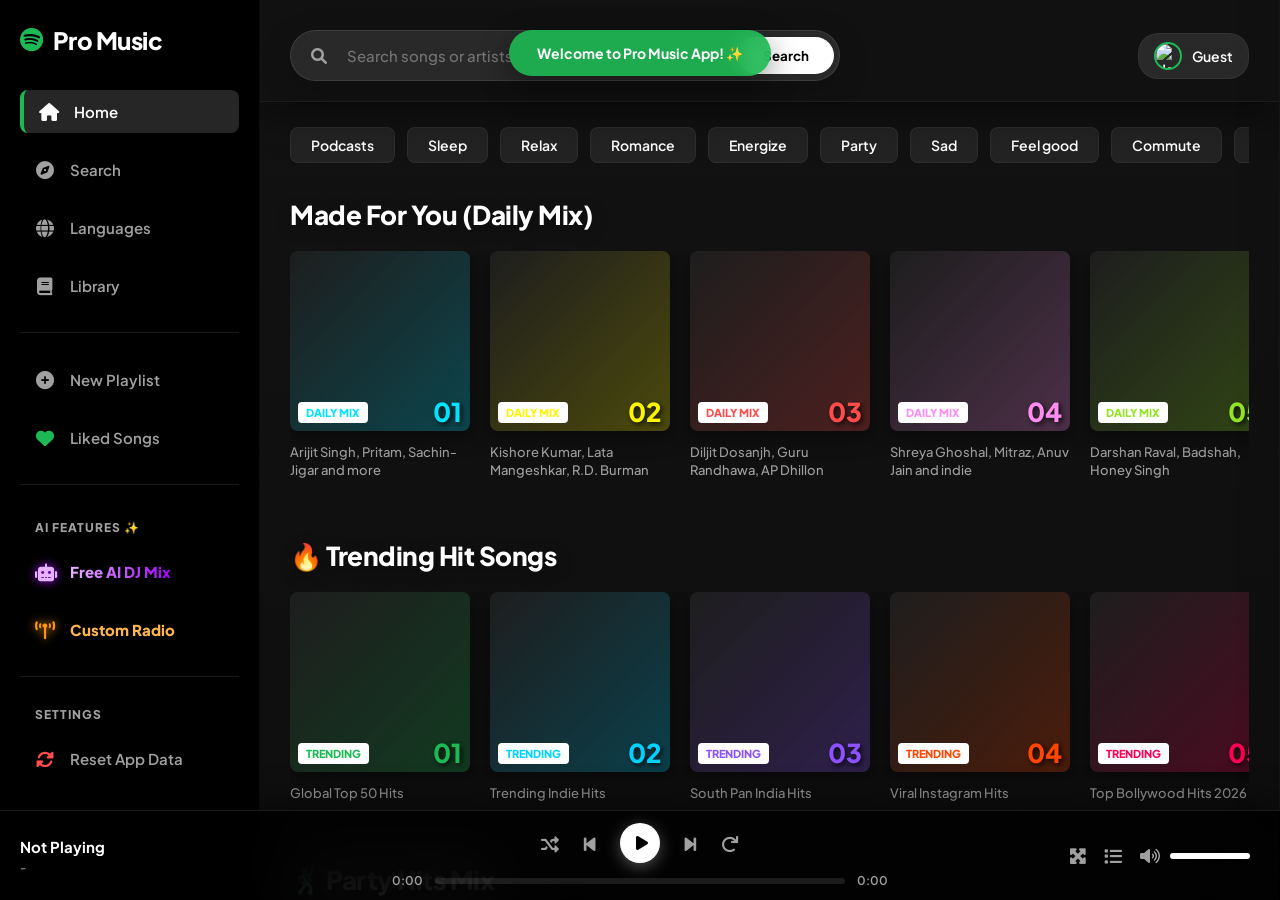
==== commit 4587c068: "Update print statement from 'Hello' to 'Goodbye'" ====
--- a/index.html
+++ b/index.html
@@ -16,7 +16,7 @@
 </head>
 <body>
 
-    <!-- Mobile Overlay for Sidebar -->
+   <!-- Mobile Overlay for Sidebar -->
     <div id="mobile-overlay" onclick="toggleMobileMenu()"></div>
 
     <!-- Sidebar Section -->
@@ -323,6 +323,7 @@
 
     <div id="toast" class="toast">Success!</div>
 
+
     <script src="script.js">
         
     </script>
--- a/style.css
+++ b/style.css
@@ -1,4 +1,4 @@
-@import url('https://fonts.googleapis.com/css2?family=Plus+Jakarta+Sans:wght@400;500;600;700;800;900&display=swap');
+ @import url('https://fonts.googleapis.com/css2?family=Plus+Jakarta+Sans:wght@400;500;600;700;800;900&display=swap');
 
         :root {
             --primary-color: #1db954;
@@ -387,7 +387,8 @@
             
             .menu-divider.mobile-only-menu { display: block; }
             
-            .main-content { padding: 0 15px calc(100px + env(safe-area-inset-bottom)) 15px; }
+            /* Main content padding fixed so last items are not hidden behind floating player */
+            .main-content { padding: 0 15px calc(140px + env(safe-area-inset-bottom)) 15px !important; }
             
             /* Topbar Mobile Layout */
             .topbar { padding: 15px 0; margin: 0 0 15px 0; }
@@ -421,20 +422,21 @@
             .song-list-row img { width: 40px; height: 40px; }
             .song-list-info h4 { font-size: 14px; }
             
-            /* NATIVE STYLE FLOATING BOTTOM PLAYER (MINI PLAYER) */
+            /* NATIVE STYLE FLOATING BOTTOM PLAYER (MINI PLAYER) - IMPROVED FOR APK */
             .bottom-player { 
-                height: 65px; 
+                height: 70px; 
                 padding: 0 15px; 
                 justify-content: space-between; 
-                border-radius: 12px; 
-                bottom: calc(10px + env(safe-area-inset-bottom)); 
-                width: calc(100% - 20px); 
-                left: 10px; 
-                border: 1px solid rgba(255,255,255,0.08); 
+                border-radius: 16px; 
+                bottom: calc(15px + env(safe-area-inset-bottom)); 
+                width: calc(100% - 30px); 
+                left: 15px; 
+                border: 1px solid rgba(255,255,255,0.1); 
+                box-shadow: 0 10px 30px rgba(0,0,0,0.8) !important;
             }
             .now-playing { width: auto; flex: 1; min-width: 0; padding-right: 10px; }
-            .now-playing img { width: 45px; height: 45px; border-radius: 8px; display: block !important;}
-            .song-info h4 { font-size: 15px; margin-bottom: 2px; }
+            .now-playing img { width: 48px; height: 48px; border-radius: 8px; display: block !important;}
+            .song-info h4 { font-size: 14px; margin-bottom: 2px; }
             .song-info p { font-size: 12px; }
             #like-btn, #download-btn { display: none !important; }
             
@@ -470,8 +472,8 @@
             .immersive-header { font-size: 12px; margin-bottom: 30px; letter-spacing: 1px; color: #fff; display: flex; justify-content: space-between; align-items: center; width: 100%; }
             .immersive-close-btn { position: relative; top: 0; left: 0; background: transparent; font-size: 24px; color: #fff; box-shadow: none; padding: 10px; margin-left: -10px;}
 
-            /* Huge Square Artwork */
-            .immersive-mobile-art { width: 100%; aspect-ratio: 1/1; max-width: 360px; margin: 0 auto 30px auto; border-radius: 12px; box-shadow: 0 15px 40px rgba(0,0,0,0.6); overflow: hidden; transition: max-width 0.3s ease; transform: translateZ(0); }
+            /* Huge Square Artwork - Increased size for mobile */
+            .immersive-mobile-art { width: 100%; aspect-ratio: 1/1; max-width: 85vw; margin: 10px auto 30px auto; border-radius: 16px; box-shadow: 0 20px 50px rgba(0,0,0,0.7); overflow: hidden; transition: max-width 0.3s ease; transform: translateZ(0); }
             .immersive-mobile-art img { width: 100%; height: 100%; object-fit: cover; }
             
             .immersive-bottom-section { margin-top: auto; display: flex; flex-direction: column; gap: 25px; padding-bottom: 20px; width: 100%; transition: padding 0.3s; }
@@ -493,12 +495,12 @@
             .imm-time-row { display: flex; justify-content: space-between; width: 100%; }
 
             /* Massive Mobile Controls */
-            .imm-control-btns { display: flex; justify-content: space-between; align-items: center; width: 100%; padding: 0; margin-bottom: 10px;}
-            .imm-control-btns .ctrl-icon { font-size: 26px; color: #fff; background: none; border: none; padding: 15px;}
-            .imm-control-btns .imm-play-btn { width: 75px; height: 75px; background: #fff; color: #000; border-radius: 50%; font-size: 28px; border: none; display: flex; justify-content: center; align-items: center; transition: 0.1s; box-shadow: 0 8px 25px rgba(255,255,255,0.2); will-change: transform;}
+            .imm-control-btns { display: flex; justify-content: space-between; align-items: center; width: 100%; padding: 0 10px; margin-bottom: 10px;}
+            .imm-control-btns .ctrl-icon { font-size: 28px; color: #fff; background: none; border: none; padding: 15px;}
+            .imm-control-btns .imm-play-btn { width: 85px; height: 85px; background: #fff; color: #000; border-radius: 50%; font-size: 32px; border: none; display: flex; justify-content: center; align-items: center; transition: 0.1s; box-shadow: 0 8px 30px rgba(255,255,255,0.3); will-change: transform;}
             .imm-control-btns .imm-play-btn:active { transform: scale(0.92); }
         }
 
         @media (min-width: 769px) {
             #mobile-overlay { display: none !important; }
-        }+        }
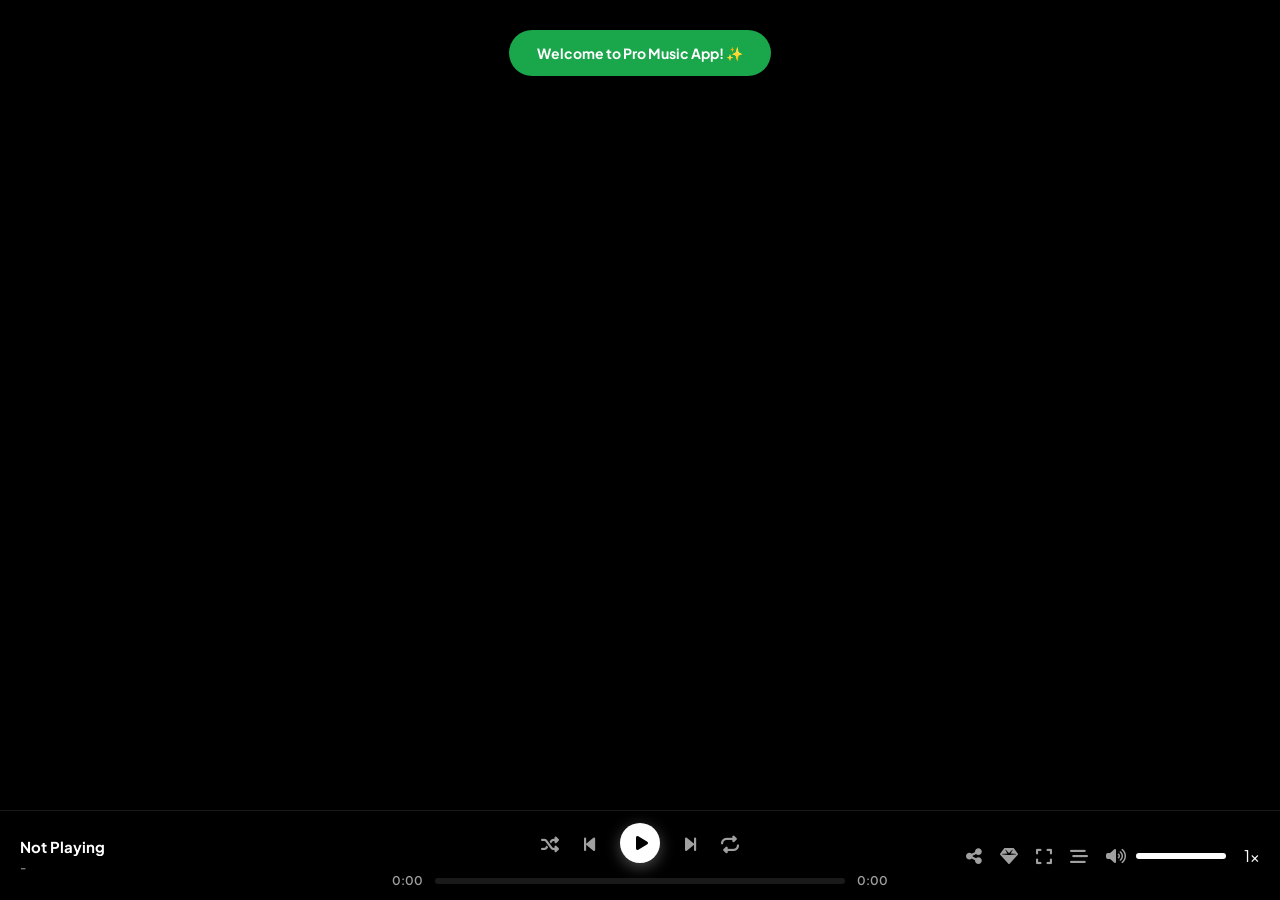
==== commit 3247f831: "Update index.html" ====
--- a/index.html
+++ b/index.html
@@ -6,65 +6,136 @@
     <meta name="theme-color" content="#000000">
     <meta name="apple-mobile-web-app-capable" content="yes">
     <meta name="apple-mobile-web-app-status-bar-style" content="black-translucent">
-    <title>Pro Music Player 🎵</title>
+    <title>Sangeet - Premium Music Experience</title>
     
-    <!-- PWA: Inline Manifest injection using data URI -->
+    <!-- PWA Manifest -->
     <link rel="manifest" id="manifest-placeholder">
     
-    <link href="https://cdnjs.cloudflare.com/ajax/libs/font-awesome/6.0.0/css/all.min.css" rel="stylesheet">
+    <link href="https://cdnjs.cloudflare.com/ajax/libs/font-awesome/6.5.0/css/all.min.css" rel="stylesheet">
     <link rel="stylesheet" href="style.css">
 </head>
 <body>
 
-   <!-- Mobile Overlay for Sidebar -->
+    <!-- Ambient Particles Background -->
+    <canvas id="particles-canvas"></canvas>
+
+    <!-- Mobile Overlay for Sidebar -->
     <div id="mobile-overlay" onclick="toggleMobileMenu()"></div>
 
     <!-- Sidebar Section -->
     <div class="sidebar" id="sidebar">
-        <h2><i class="fab fa-spotify"></i> <span>Pro Music</span></h2>
-        <div class="menu-item active" onclick="loadHome(); setActive(this); toggleMobileMenu();"><i class="fas fa-home"></i> <span>Home</span></div>
-        <div class="menu-item" onclick="document.getElementById('songInput').focus(); setActive(this); toggleMobileMenu();"><i class="fas fa-compass"></i> <span>Search</span></div>
-        <div class="menu-item" onclick="showLanguages(); setActive(this); toggleMobileMenu();"><i class="fas fa-globe"></i> <span>Languages</span></div>
-        <div class="menu-item" onclick="showLibrary(); setActive(this); toggleMobileMenu();"><i class="fas fa-book"></i> <span>Library</span></div>
-        
-        <div class="menu-divider"></div>
-        <div class="menu-item" onclick="showCreatePlaylistModal(); toggleMobileMenu();"><i class="fas fa-plus-circle"></i> <span>New Playlist</span></div>
-        <div class="menu-item" onclick="showLikedSongs(); setActive(this); toggleMobileMenu();"><i class="fas fa-heart" style="color:var(--primary-color);"></i> <span>Liked Songs</span></div>
-        
-        <!-- Mobile Specific Extra Controls in Sidebar -->
-        <div class="menu-divider mobile-only-menu"></div>
-        <p class="mobile-only-menu" style="color:var(--text-muted); font-size:12px; font-weight:800; margin-top:5px; padding-left:15px; text-transform:uppercase; letter-spacing:1px;">Extras (Mobile)</p>
-        <div class="menu-item mobile-only-menu" onclick="toggleQueue(); toggleMobileMenu();"><i class="fas fa-list"></i> <span>Queue</span></div>
-        <div class="menu-item mobile-only-menu" onclick="toggleImmersivePlayer(); toggleMobileMenu();"><i class="fas fa-expand-arrows-alt"></i> <span>Full Screen Player</span></div>
-
-        <div class="menu-divider"></div>
-        <p style="color:var(--text-muted); font-size:12px; font-weight:800; margin-top:10px; padding-left:15px; text-transform:uppercase; letter-spacing:1px;">AI Features ✨</p>
-        <div class="menu-item" onclick="generateAIDJPlaylist(); setActive(this); toggleMobileMenu();">
-            <i class="fas fa-robot" style="color:#e6b3ff; text-shadow: 0 0 10px #a100ff;"></i> 
-            <span style="background: linear-gradient(90deg, #e6b3ff, #a100ff); -webkit-background-clip: text; background-clip: text; -webkit-text-fill-color: transparent; font-weight:800;">Free AI DJ Mix</span>
-        </div>
-        <div class="menu-item" onclick="startRadio(); setActive(this); toggleMobileMenu();">
-            <i class="fas fa-broadcast-tower" style="color:#ff9800; text-shadow: 0 0 10px #ff9800;"></i> 
-            <span style="font-weight:800; color:#ffb74d;">Custom Radio</span>
-        </div>
-        
-        <div class="menu-divider"></div>
-        <p style="color:var(--text-muted); font-size:12px; font-weight:800; margin-top:5px; padding-left:15px; text-transform:uppercase; letter-spacing:1px;">Settings</p>
-        <div class="menu-item" onclick="resetAppData(); toggleMobileMenu();"><i class="fas fa-sync-alt" style="color:#ff4d4d;"></i> <span>Reset App Data</span></div>
+        <div class="sidebar-logo">
+            <div class="logo-icon"><i class="fas fa-music"></i></div>
+            <h2>Music<span class="logo-pro">PRO</span></h2>
+        </div>
+
+        <nav class="sidebar-nav">
+            <div class="nav-section">
+                <div class="menu-item active" onclick="loadHome(); setActive(this); toggleMobileMenu();">
+                    <i class="fas fa-home"></i> <span>Home</span>
+                </div>
+                <div class="menu-item" onclick="document.getElementById('songInput').focus(); setActive(this); toggleMobileMenu();">
+                    <i class="fas fa-search"></i> <span>Search</span>
+                </div>
+                <div class="menu-item" onclick="showLanguages(); setActive(this); toggleMobileMenu();">
+                    <i class="fas fa-globe-asia"></i> <span>Browse</span>
+                </div>
+                <div class="menu-item" onclick="showLibrary(); setActive(this); toggleMobileMenu();">
+                    <i class="fas fa-layer-group"></i> <span>Library</span>
+                </div>
+            </div>
+
+            <div class="menu-divider"></div>
+            
+            <div class="nav-section">
+                <p class="nav-label">Your Collection</p>
+                <div class="menu-item" onclick="showCreatePlaylistModal(); toggleMobileMenu();">
+                    <i class="fas fa-plus-square"></i> <span>Create Playlist</span>
+                </div>
+                <div class="menu-item" onclick="showLikedSongs(); setActive(this); toggleMobileMenu();">
+                    <i class="fas fa-heart" style="color:#ff6b6b;"></i> <span>Liked Songs</span>
+                    <span class="badge" id="liked-count-badge">0</span>
+                </div>
+            </div>
+
+            <!-- Mobile Specific Extra Controls -->
+            <div class="menu-divider mobile-only-menu"></div>
+            <div class="nav-section mobile-only-menu">
+                <p class="nav-label">Mobile Controls</p>
+                <div class="menu-item" onclick="toggleQueue(); toggleMobileMenu();">
+                    <i class="fas fa-stream"></i> <span>Queue</span>
+                </div>
+                <div class="menu-item" onclick="toggleImmersivePlayer(); toggleMobileMenu();">
+                    <i class="fas fa-expand"></i> <span>Now Playing</span>
+                </div>
+            </div>
+
+            <div class="menu-divider"></div>
+            
+            <div class="nav-section">
+                <p class="nav-label">AI & Smart Features</p>
+                <div class="menu-item rec-menu-item" onclick="generateSmartRecommendations(); setActive(this); toggleMobileMenu();">
+                    <i class="fas fa-brain"></i>
+                    <span class="rec-text-gradient">Smart Recs</span>
+                    <span class="badge rec-badge">AI</span>
+                </div>
+                <div class="menu-item ai-menu-item" onclick="generateAIDJPlaylist(); setActive(this); toggleMobileMenu();">
+                    <i class="fas fa-wand-magic-sparkles"></i>
+                    <span class="ai-text-gradient">AI DJ Mix</span>
+                </div>
+                <div class="menu-item radio-menu-item" onclick="startRadio(); setActive(this); toggleMobileMenu();">
+                    <i class="fas fa-tower-broadcast"></i>
+                    <span>Smart Radio</span>
+                </div>
+            </div>
+
+            <div class="menu-divider"></div>
+            
+            <div class="nav-section">
+                <p class="nav-label">Settings</p>
+                <div class="menu-item" onclick="showSleepTimerModal(); toggleMobileMenu();">
+                    <i class="fas fa-moon"></i> <span>Sleep Timer</span>
+                    <span class="badge sleep-badge" id="sleep-timer-badge" style="display:none;">ON</span>
+                </div>
+                <div class="menu-item" onclick="showEqualizer(); toggleMobileMenu();">
+                    <i class="fas fa-sliders-h"></i> <span>Equalizer</span>
+                </div>
+                <div class="menu-item" onclick="showKeyboardShortcuts(); toggleMobileMenu();">
+                    <i class="fas fa-keyboard"></i> <span>Shortcuts</span>
+                </div>
+                <div class="menu-item danger-item" onclick="resetAppData(); toggleMobileMenu();">
+                    <i class="fas fa-trash-alt"></i> <span>Reset Data</span>
+                </div>
+            </div>
+        </nav>
+
+        <div class="sidebar-footer">
+            <div class="sidebar-now-playing" id="sidebar-mini-player" style="display:none;">
+                <img id="sidebar-np-img" src="" alt="">
+                <div class="sidebar-np-info">
+                    <span id="sidebar-np-title">Not Playing</span>
+                    <span id="sidebar-np-artist">-</span>
+                </div>
+                <div class="sidebar-np-eq">
+                    <div class="eq-bar"></div>
+                    <div class="eq-bar"></div>
+                    <div class="eq-bar"></div>
+                </div>
+            </div>
+        </div>
     </div>
 
     <!-- Main Content Area -->
-    <div class="main-content">
+    <div class="main-content" id="main-content">
         <div class="bg-blur" id="bg-blur"></div>
 
-        <div class="topbar">
-            <!-- Mobile Menu Toggle Button -->
+        <!-- Sticky Top Bar -->
+        <div class="topbar" id="topbar">
             <i class="fas fa-bars" id="mobile-menu-btn" onclick="toggleMobileMenu()"></i>
 
-            <!-- User Profile & Install -->
-            <div style="display: flex; align-items: center; order: 2; margin-left: auto;">
-                <button id="install-btn" onclick="installPWA()"><i class="fas fa-download"></i> Install App</button>
-                <div class="user-profile" id="user-profile-btn" onclick="showToast('Profile Section (Coming Soon)')" style="margin-left: 15px;">
+            <div class="topbar-right">
+                <button id="install-btn" onclick="installPWA()"><i class="fas fa-download"></i> <span>Install</span></button>
+                <div class="user-profile" id="user-profile-btn" onclick="showProfileModal()">
                     <img id="profile-img" src="https://i.pravatar.cc/100?img=11" alt="User" loading="lazy">
                     <span id="profile-name">Guest</span>
                 </div>
@@ -72,151 +143,253 @@
 
             <div class="search-container">
                 <div class="search-box">
-                    <i class="fas fa-search"></i>
-                    <input type="text" id="songInput" placeholder="Search songs or artists..." onkeypress="handleKeyPress(event)" onfocus="handleSearchInput()" onblur="hideSearchHistory()" oninput="handleSearchInput()">
-                    <button onclick="searchMusic()">Search</button> 
+                    <i class="fas fa-search search-icon"></i>
+                    <input type="text" id="songInput" placeholder="What do you want to listen to?" onkeypress="handleKeyPress(event)" onfocus="handleSearchInput()" onblur="hideSearchHistory()" oninput="handleSearchInput()" autocomplete="off">
+                    <button class="search-btn" onclick="searchMusic()"><i class="fas fa-arrow-right"></i></button>
                 </div>
                 <div id="search-history-dropdown" class="search-dropdown"></div>
             </div>
         </div>
 
+        <!-- Category Pills -->
         <div class="category-pills" id="category-pills"></div>
 
         <h1 id="page-title" style="display: none;">Welcome</h1>
 
         <!-- PWA Install Modal -->
-        <div class="install-modal-overlay" id="install-modal">
-            <div class="install-modal">
-                <i class="fas fa-mobile-alt" style="font-size: 40px; color: var(--primary-color); margin-bottom: 15px;"></i>
-                <h3>Install App</h3>
-                <p>Install this website on your phone or PC like a real app. Run it directly without a browser!</p>
-                <div class="install-btns">
-                    <button class="btn-cancel" onclick="closeInstallModal()">Later</button>
-                    <button class="btn-confirm" onclick="confirmInstall()">Install</button>
+        <div class="modal-overlay" id="install-modal">
+            <div class="custom-modal glass-modal">
+                <div class="modal-icon-wrap gradient-bg"><i class="fas fa-mobile-alt"></i></div>
+                <h3>Install Sangeet</h3>
+                <p>Get the full app experience. Install on your device for instant access, offline support, and zero browser clutter.</p>
+                <div class="modal-btns">
+                    <button class="btn-secondary" onclick="closeInstallModal()">Maybe Later</button>
+                    <button class="btn-primary" onclick="confirmInstall()"><i class="fas fa-download"></i> Install Now</button>
                 </div>
             </div>
         </div>
 
         <!-- Create Playlist Modal -->
         <div class="modal-overlay" id="create-playlist-modal">
-            <div class="custom-modal">
-                <i class="fas fa-folder-plus" style="font-size: 40px; color: var(--primary-color); margin-bottom: 15px;"></i>
-                <h3 style="color: #fff; margin-bottom: 15px; font-size: 20px;">Nayi Playlist Banayein</h3>
-                <input type="text" id="new-playlist-name" class="modal-input" placeholder="Playlist ka naam...">
-                <div class="install-btns">
-                    <button class="btn-cancel" onclick="closeCreatePlaylistModal()">Cancel</button>
-                    <button class="btn-confirm" onclick="saveNewPlaylist()">Save</button>
+            <div class="custom-modal glass-modal">
+                <div class="modal-icon-wrap"><i class="fas fa-folder-plus"></i></div>
+                <h3>Create New Playlist</h3>
+                <input type="text" id="new-playlist-name" class="modal-input" placeholder="Give your playlist a name...">
+                <div class="modal-btns">
+                    <button class="btn-secondary" onclick="closeCreatePlaylistModal()">Cancel</button>
+                    <button class="btn-primary" onclick="saveNewPlaylist()"><i class="fas fa-check"></i> Create</button>
                 </div>
             </div>
         </div>
 
         <!-- Add to Playlist Modal -->
         <div class="modal-overlay" id="add-to-playlist-modal">
-            <div class="custom-modal">
-                <i class="fas fa-list-ul" style="font-size: 40px; color: var(--primary-color); margin-bottom: 15px;"></i>
-                <h3 style="color: #fff; margin-bottom: 15px; font-size: 20px;">Playlist Mein Jodein</h3>
-                <div class="playlist-select-list" id="playlist-options">
-                    <!-- Dynamic list -->
-                </div>
-                <div class="install-btns">
-                    <button class="btn-cancel" onclick="closeAddToPlaylistModal()" style="width: 100%;">Cancel</button>
-                </div>
-            </div>
-        </div>
-
-        <!-- Custom Reset App Modal -->
+            <div class="custom-modal glass-modal">
+                <div class="modal-icon-wrap"><i class="fas fa-list-ul"></i></div>
+                <h3>Add to Playlist</h3>
+                <div class="playlist-select-list" id="playlist-options"></div>
+                <div class="modal-btns">
+                    <button class="btn-secondary" onclick="closeAddToPlaylistModal()" style="width:100%;">Cancel</button>
+                </div>
+            </div>
+        </div>
+
+        <!-- Reset App Modal -->
         <div class="modal-overlay" id="reset-modal">
-            <div class="custom-modal">
-                <i class="fas fa-exclamation-triangle" style="font-size: 40px; color: #ff4d4d; margin-bottom: 15px;"></i>
-                <h3 style="color: #fff; margin-bottom: 15px; font-size: 20px;">Reset App Data?</h3>
-                <p style="color: var(--text-muted); font-size: 14px; margin-bottom: 20px;">Ye aapke saare Liked Songs, Downloads, Playlists, aur History permanently delete kar dega. Kya aap sure hain?</p>
-                <div class="install-btns">
-                    <button class="btn-cancel" onclick="closeResetModal()">Cancel</button>
-                    <button class="btn-confirm" style="background: #ff4d4d; color: white;" onclick="confirmResetData()">Yes, Reset</button>
-                </div>
-            </div>
-        </div>
-
-        <!-- User Profile Modal (Upgraded VIP Look) -->
+            <div class="custom-modal glass-modal">
+                <div class="modal-icon-wrap danger-icon"><i class="fas fa-exclamation-triangle"></i></div>
+                <h3>Reset All Data?</h3>
+                <p>This will permanently delete all your Liked Songs, Downloads, Playlists, and History. This action cannot be undone.</p>
+                <div class="modal-btns">
+                    <button class="btn-secondary" onclick="closeResetModal()">Cancel</button>
+                    <button class="btn-danger" onclick="confirmResetData()"><i class="fas fa-trash"></i> Reset Everything</button>
+                </div>
+            </div>
+        </div>
+
+        <!-- Sleep Timer Modal -->
+        <div class="modal-overlay" id="sleep-timer-modal">
+            <div class="custom-modal glass-modal">
+                <div class="modal-icon-wrap sleep-icon"><i class="fas fa-moon"></i></div>
+                <h3>Sleep Timer</h3>
+                <p>Music will automatically stop after the selected time.</p>
+                <div class="sleep-timer-options" id="sleep-timer-options">
+                    <div class="sleep-option" onclick="setSleepTimer(5)">5 min</div>
+                    <div class="sleep-option" onclick="setSleepTimer(10)">10 min</div>
+                    <div class="sleep-option" onclick="setSleepTimer(15)">15 min</div>
+                    <div class="sleep-option" onclick="setSleepTimer(30)">30 min</div>
+                    <div class="sleep-option" onclick="setSleepTimer(45)">45 min</div>
+                    <div class="sleep-option" onclick="setSleepTimer(60)">1 hour</div>
+                </div>
+                <div class="sleep-timer-active" id="sleep-timer-active" style="display:none;">
+                    <div class="sleep-countdown">
+                        <i class="fas fa-clock"></i>
+                        <span id="sleep-countdown-text">--:--</span>
+                    </div>
+                    <button class="btn-danger" onclick="cancelSleepTimer()" style="width:100%;margin-top:15px;">Cancel Timer</button>
+                </div>
+                <div class="modal-btns" style="margin-top:15px;">
+                    <button class="btn-secondary" onclick="closeSleepTimerModal()" style="width:100%;">Close</button>
+                </div>
+            </div>
+        </div>
+
+        <!-- Equalizer Modal -->
+        <div class="modal-overlay" id="equalizer-modal">
+            <div class="custom-modal glass-modal eq-modal">
+                <div class="modal-icon-wrap eq-icon"><i class="fas fa-sliders-h"></i></div>
+                <h3>Equalizer</h3>
+                <div class="eq-presets">
+                    <button class="eq-preset active" onclick="setEQPreset('flat', this)">Flat</button>
+                    <button class="eq-preset" onclick="setEQPreset('bass', this)">Bass Boost</button>
+                    <button class="eq-preset" onclick="setEQPreset('treble', this)">Treble</button>
+                    <button class="eq-preset" onclick="setEQPreset('vocal', this)">Vocal</button>
+                    <button class="eq-preset" onclick="setEQPreset('party', this)">Party</button>
+                </div>
+                <div class="eq-sliders">
+                    <div class="eq-slider-group">
+                        <label>Bass</label>
+                        <input type="range" id="eq-bass" min="-12" max="12" value="0" step="1" oninput="updateEQ()">
+                        <span id="eq-bass-val">0 dB</span>
+                    </div>
+                    <div class="eq-slider-group">
+                        <label>Mid</label>
+                        <input type="range" id="eq-mid" min="-12" max="12" value="0" step="1" oninput="updateEQ()">
+                        <span id="eq-mid-val">0 dB</span>
+                    </div>
+                    <div class="eq-slider-group">
+                        <label>Treble</label>
+                        <input type="range" id="eq-treble" min="-12" max="12" value="0" step="1" oninput="updateEQ()">
+                        <span id="eq-treble-val">0 dB</span>
+                    </div>
+                </div>
+                <div class="eq-extra-controls">
+                    <div class="eq-toggle-row">
+                        <span><i class="fas fa-cube"></i> 3D Surround</span>
+                        <label class="toggle-switch">
+                            <input type="checkbox" id="toggle-3d" onchange="toggle4DMode()">
+                            <span class="toggle-slider"></span>
+                        </label>
+                    </div>
+                    <div class="eq-toggle-row">
+                        <span><i class="fas fa-gem"></i> HD Audio</span>
+                        <label class="toggle-switch">
+                            <input type="checkbox" id="toggle-hd" onchange="toggleHDMode()">
+                            <span class="toggle-slider"></span>
+                        </label>
+                    </div>
+                </div>
+                <div class="modal-btns" style="margin-top:15px;">
+                    <button class="btn-secondary" onclick="closeEqualizerModal()" style="width:100%;">Done</button>
+                </div>
+            </div>
+        </div>
+
+        <!-- Keyboard Shortcuts Modal -->
+        <div class="modal-overlay" id="shortcuts-modal">
+            <div class="custom-modal glass-modal">
+                <div class="modal-icon-wrap"><i class="fas fa-keyboard"></i></div>
+                <h3>Keyboard Shortcuts</h3>
+                <div class="shortcuts-list">
+                    <div class="shortcut-row"><kbd>Space</kbd><span>Play / Pause</span></div>
+                    <div class="shortcut-row"><kbd>&rarr;</kbd><span>Next Song</span></div>
+                    <div class="shortcut-row"><kbd>&larr;</kbd><span>Previous Song</span></div>
+                    <div class="shortcut-row"><kbd>&uarr;</kbd><span>Volume Up</span></div>
+                    <div class="shortcut-row"><kbd>&darr;</kbd><span>Volume Down</span></div>
+                    <div class="shortcut-row"><kbd>M</kbd><span>Mute / Unmute</span></div>
+                    <div class="shortcut-row"><kbd>S</kbd><span>Toggle Shuffle</span></div>
+                    <div class="shortcut-row"><kbd>R</kbd><span>Toggle Repeat</span></div>
+                    <div class="shortcut-row"><kbd>F</kbd><span>Fullscreen Player</span></div>
+                    <div class="shortcut-row"><kbd>L</kbd><span>Like / Unlike Song</span></div>
+                    <div class="shortcut-row"><kbd>Q</kbd><span>Toggle Queue</span></div>
+                </div>
+                <div class="modal-btns" style="margin-top:15px;">
+                    <button class="btn-secondary" onclick="closeShortcutsModal()" style="width:100%;">Close</button>
+                </div>
+            </div>
+        </div>
+
+        <!-- User Profile Modal -->
         <div class="modal-overlay" id="profile-modal">
-            <div class="custom-modal" style="padding: 0; overflow: hidden; max-width: 360px; background: rgba(20, 20, 20, 0.98);">
-                
-                <!-- Profile Banner -->
-                <div style="height: 120px; background: var(--accent-gradient); position: relative; width: 100%;">
-                    <button onclick="closeProfileModal()" style="position: absolute; top: 15px; right: 15px; background: rgba(0,0,0,0.4); backdrop-filter: blur(5px); border: none; color: white; width: 32px; height: 32px; border-radius: 50%; cursor: pointer; transition: 0.2s;"><i class="fas fa-times"></i></button>
-                </div>
-                
-                <!-- Avatar & Edit Button -->
-                <div style="position: relative; margin-top: -55px; text-align: center; z-index: 2;">
-                    <div style="position: relative; display: inline-block;">
-                        <img id="modal-profile-img" src="" style="width: 110px; height: 110px; border-radius: 50%; border: 5px solid rgba(20, 20, 20, 1); object-fit: cover; box-shadow: 0 10px 25px rgba(0,0,0,0.6); background: #000;">
-                        <button onclick="editProfileName()" style="position: absolute; bottom: 5px; right: 0px; background: #fff; border: none; width: 34px; height: 34px; border-radius: 50%; color: #000; cursor: pointer; box-shadow: 0 5px 15px rgba(0,0,0,0.4); transition: transform 0.2s; will-change: transform;" onmouseover="this.style.transform='scale(1.1)'" onmouseout="this.style.transform='scale(1)'">
-                            <i class="fas fa-pen" style="font-size: 14px;"></i>
-                        </button>
-                    </div>
-                </div>
-                
-                <!-- Profile Details -->
-                <div style="padding: 15px 25px 25px 25px; text-align: center;">
-                    <h2 id="modal-profile-name" style="color: #fff; font-size: 26px; font-weight: 900; margin-bottom: 8px; letter-spacing: -0.5px;">Music Lover</h2>
-                    
-                    <!-- VIP Badge -->
-                    <div style="display: inline-flex; align-items: center; gap: 6px; background: rgba(29, 185, 84, 0.15); color: var(--primary-color); padding: 5px 14px; border-radius: 20px; font-size: 12px; font-weight: 800; margin-bottom: 25px; border: 1px solid rgba(29, 185, 84, 0.3); text-transform: uppercase; letter-spacing: 0.5px;">
-                        <i class="fas fa-crown" style="color: #ffdf00;"></i> Pro Member
-                    </div>
-                    
-                    <!-- Beautiful Stats Section -->
-                    <div style="display: flex; justify-content: space-between; background: rgba(255,255,255,0.03); padding: 18px 10px; border-radius: 16px; border: 1px solid rgba(255,255,255,0.05); box-shadow: inset 0 2px 10px rgba(0,0,0,0.2);">
-                        <div style="text-align: center; flex: 1;">
-                            <i class="fas fa-heart" style="color: #ff4d4d; font-size: 20px; margin-bottom: 10px; filter: drop-shadow(0 0 8px rgba(255,77,77,0.4));"></i>
-                            <h3 id="stat-likes" style="color: #fff; font-size: 24px; font-weight: 900;">0</h3>
-                            <p style="color: var(--text-muted); font-size: 11px; text-transform: uppercase; font-weight: 700; letter-spacing: 0.5px; margin-top: 2px;">Likes</p>
-                        </div>
-                        <div style="width: 1px; background: linear-gradient(to bottom, transparent, rgba(255,255,255,0.1), transparent); margin: 0 5px;"></div>
-                        <div style="text-align: center; flex: 1;">
-                            <i class="fas fa-folder-open" style="color: #00e5ff; font-size: 20px; margin-bottom: 10px; filter: drop-shadow(0 0 8px rgba(0,229,255,0.4));"></i>
-                            <h3 id="stat-playlists" style="color: #fff; font-size: 24px; font-weight: 900;">0</h3>
-                            <p style="color: var(--text-muted); font-size: 11px; text-transform: uppercase; font-weight: 700; letter-spacing: 0.5px; margin-top: 2px;">Playlists</p>
-                        </div>
-                        <div style="width: 1px; background: linear-gradient(to bottom, transparent, rgba(255,255,255,0.1), transparent); margin: 0 5px;"></div>
-                        <div style="text-align: center; flex: 1;">
-                            <i class="fas fa-download" style="color: var(--primary-color); font-size: 20px; margin-bottom: 10px; filter: drop-shadow(0 0 8px rgba(29,185,84,0.4));"></i>
-                            <h3 id="stat-downloads" style="color: #fff; font-size: 24px; font-weight: 900;">0</h3>
-                            <p style="color: var(--text-muted); font-size: 11px; text-transform: uppercase; font-weight: 700; letter-spacing: 0.5px; margin-top: 2px;">Saved</p>
-                        </div>
-                    </div>
-                </div>
-            </div>
-        </div>
-
+            <div class="custom-modal glass-modal profile-modal-content">
+                <div class="profile-banner">
+                    <button class="profile-close-btn" onclick="closeProfileModal()"><i class="fas fa-times"></i></button>
+                </div>
+                <div class="profile-avatar-wrap">
+                    <img id="modal-profile-img" src="" alt="Profile">
+                    <button class="profile-edit-btn" onclick="editProfileName()"><i class="fas fa-pen"></i></button>
+                </div>
+                <div class="profile-details">
+                    <h2 id="modal-profile-name">Music Lover</h2>
+                    <div class="pro-badge"><i class="fas fa-crown"></i> Premium Member</div>
+                    <div class="profile-stats">
+                        <div class="stat-card">
+                            <i class="fas fa-heart"></i>
+                            <h3 id="stat-likes">0</h3>
+                            <p>Liked</p>
+                        </div>
+                        <div class="stat-card">
+                            <i class="fas fa-folder"></i>
+                            <h3 id="stat-playlists">0</h3>
+                            <p>Playlists</p>
+                        </div>
+                        <div class="stat-card">
+                            <i class="fas fa-download"></i>
+                            <h3 id="stat-downloads">0</h3>
+                            <p>Saved</p>
+                        </div>
+                    </div>
+                </div>
+            </div>
+        </div>
+
+        <!-- Song Share Modal -->
+        <div class="modal-overlay" id="share-modal">
+            <div class="custom-modal glass-modal">
+                <div class="modal-icon-wrap"><i class="fas fa-share-alt"></i></div>
+                <h3>Share This Song</h3>
+                <div class="share-song-preview" id="share-song-preview"></div>
+                <div class="share-buttons">
+                    <button class="share-btn whatsapp" onclick="shareSong('whatsapp')"><i class="fab fa-whatsapp"></i> WhatsApp</button>
+                    <button class="share-btn twitter" onclick="shareSong('twitter')"><i class="fab fa-twitter"></i> Twitter</button>
+                    <button class="share-btn copy" onclick="shareSong('copy')"><i class="fas fa-link"></i> Copy Link</button>
+                </div>
+                <div class="modal-btns" style="margin-top:15px;">
+                    <button class="btn-secondary" onclick="closeShareModal()" style="width:100%;">Close</button>
+                </div>
+            </div>
+        </div>
+
+        <!-- Main Results Area -->
         <div id="results"></div>
     </div>
 
     <!-- Right Queue Panel -->
     <div class="queue-panel" id="queue-panel">
         <div class="queue-header">
-            <h2>Up Next (Queue)</h2>
+            <h2><i class="fas fa-stream"></i> Queue</h2>
             <button class="close-queue-btn" onclick="toggleQueue()"><i class="fas fa-times"></i></button>
         </div>
+        <div class="queue-now-playing-label">Now Playing</div>
         <div id="queue-list"></div>
     </div>
 
     <!-- Full Screen Immersive Player (PC & Mobile) -->
     <div class="immersive-player" id="immersive-player">
-        
         <div class="immersive-left">
             <div class="immersive-bg" id="immersive-bg"></div>
             
-            <!-- Live Audio Visualizer (Wapas add kiya gaya hai) -->
+            <!-- Live Audio Visualizer -->
             <canvas id="audio-visualizer" class="visualizer-canvas"></canvas>
 
             <div class="immersive-content" id="imm-content-area">
                 <div class="immersive-header">
                     <button class="immersive-close-btn" onclick="toggleImmersivePlayer()"><i class="fas fa-chevron-down"></i></button>
-                    <span style="font-weight: 800; letter-spacing: 1px;">Pro Music <span class="live-badge"><div class="live-dot"></div> LIVE</span></span>
+                    <span class="imm-brand">Sangeet <span class="live-badge"><div class="live-dot"></div> LIVE</span></span>
+                    <button class="immersive-share-btn" onclick="showShareModal()"><i class="fas fa-share-alt"></i></button>
                 </div>
                 
-                <!-- Mobile Specific Big Artwork -->
+                <!-- Mobile Big Artwork -->
                 <div class="immersive-mobile-art mobile-only">
                     <img id="imm-mobile-img" src="https://via.placeholder.com/300" alt="Album Art">
                 </div>
@@ -228,12 +401,14 @@
                             <h2 id="immersive-title">Not Playing</h2>
                             <p id="immersive-artist">-</p>
                         </div>
-                        <button class="action-btn" onclick="showAddToPlaylistModal(event)" title="Playlist mein jodein" style="margin-right: 10px;"><i class="fas fa-plus-circle"></i></button>
-                        <button class="action-btn" onclick="toggleLike(event)"><i class="fas fa-heart"></i></button>
-                        <button class="action-btn" id="imm-download-btn" onclick="toggleDownload(event)" style="margin-left: 10px;" title="Download"><i class="fas fa-download"></i></button>
+                        <div class="imm-action-btns">
+                            <button class="action-btn" onclick="showAddToPlaylistModal(event)" title="Add to Playlist"><i class="fas fa-plus-circle"></i></button>
+                            <button class="action-btn" onclick="toggleLike(event)"><i class="fas fa-heart"></i></button>
+                            <button class="action-btn" id="imm-download-btn" onclick="toggleDownload(event)" title="Download"><i class="fas fa-download"></i></button>
+                        </div>
                     </div>
                     
-                    <!-- Mobile Specific Big Controls -->
+                    <!-- Mobile Controls -->
                     <div class="immersive-controls mobile-only-flex">
                         <div class="imm-progress-area">
                             <div class="imm-slider-container">
@@ -248,11 +423,11 @@
                         </div>
                         
                         <div class="imm-control-btns">
-                            <button class="ctrl-icon" id="imm-shuffle-btn" onclick="toggleShuffle()"><i class="fas fa-random"></i></button>
-                            <button class="ctrl-icon" onclick="prevSong()"><i class="fas fa-step-backward"></i></button>
+                            <button class="ctrl-icon" id="imm-shuffle-btn" onclick="toggleShuffle()"><i class="fas fa-shuffle"></i></button>
+                            <button class="ctrl-icon" onclick="prevSong()"><i class="fas fa-backward-step"></i></button>
                             <button class="imm-play-btn" id="imm-play-pause-btn" onclick="togglePlay()"><i class="fas fa-play" style="margin-left:4px;"></i></button>
-                            <button class="ctrl-icon" onclick="nextSong()"><i class="fas fa-step-forward"></i></button>
-                            <button class="ctrl-icon" id="imm-repeat-btn" onclick="toggleRepeat()"><i class="fas fa-redo"></i></button>
+                            <button class="ctrl-icon" onclick="nextSong()"><i class="fas fa-forward-step"></i></button>
+                            <button class="ctrl-icon" id="imm-repeat-btn" onclick="toggleRepeat()"><i class="fas fa-repeat"></i></button>
                         </div>
                     </div>
                 </div>
@@ -260,36 +435,33 @@
         </div>
 
         <div class="immersive-right">
-            <h3>Up Next (Queue)</h3>
-            <div class="immersive-queue-list" id="immersive-queue-list">
-                <!-- Queue items will appear here -->
-            </div>
+            <h3><i class="fas fa-stream"></i> Up Next</h3>
+            <div class="immersive-queue-list" id="immersive-queue-list"></div>
         </div>
     </div>
 
     <!-- Bottom Player -->
     <div class="bottom-player" id="bottom-player-area">
-        <!-- Clicking song opens Immersive View -->
-        <div class="now-playing" title="Open Full Screen View" onclick="toggleImmersivePlayer();">
+        <div class="now-playing" title="Open Full Screen" onclick="toggleImmersivePlayer();">
             <img id="np-img" src="" alt="Album Art">
             <div class="song-info">
-                <div style="display:flex; align-items:center;">
-                    <h4 id="np-title">Not Playing</h4>
-                </div>
+                <h4 id="np-title">Not Playing</h4>
                 <p id="np-artist">-</p>
             </div>
-            <button class="action-btn" id="add-pl-btn" onclick="showAddToPlaylistModal(event); event.stopPropagation();" title="Playlist mein jodein" style="margin-left: 10px; display: none;"><i class="fas fa-plus-circle"></i></button>
-            <button class="like-btn" id="like-btn" onclick="toggleLike(event); event.stopPropagation();"><i class="fas fa-heart"></i></button>
-            <button class="download-btn" id="download-btn" onclick="toggleDownload(event); event.stopPropagation();" title="Download"><i class="fas fa-download"></i></button>
+            <div class="np-actions">
+                <button class="action-btn" id="add-pl-btn" onclick="showAddToPlaylistModal(event); event.stopPropagation();" title="Add to Playlist" style="display:none;"><i class="fas fa-plus-circle"></i></button>
+                <button class="like-btn" id="like-btn" onclick="toggleLike(event); event.stopPropagation();"><i class="fas fa-heart"></i></button>
+                <button class="download-btn" id="download-btn" onclick="toggleDownload(event); event.stopPropagation();" title="Download"><i class="fas fa-download"></i></button>
+            </div>
         </div>
         
         <div class="player-controls">
             <div class="control-btns">
-                <button class="ctrl-icon" id="shuffle-btn" onclick="toggleShuffle()" title="Shuffle"><i class="fas fa-random"></i></button>
-                <button class="ctrl-icon" onclick="prevSong()" title="Previous"><i class="fas fa-step-backward"></i></button>
+                <button class="ctrl-icon" id="shuffle-btn" onclick="toggleShuffle()" title="Shuffle"><i class="fas fa-shuffle"></i></button>
+                <button class="ctrl-icon" onclick="prevSong()" title="Previous"><i class="fas fa-backward-step"></i></button>
                 <button class="main-play-btn" id="play-pause-btn" onclick="togglePlay()"><i class="fas fa-play" style="margin-left: 3px;"></i></button>
-                <button class="ctrl-icon" onclick="nextSong()" title="Next"><i class="fas fa-step-forward"></i></button>
-                <button class="ctrl-icon" id="repeat-btn" onclick="toggleRepeat()" title="Repeat"><i class="fas fa-redo"></i></button>
+                <button class="ctrl-icon" onclick="nextSong()" title="Next"><i class="fas fa-forward-step"></i></button>
+                <button class="ctrl-icon" id="repeat-btn" onclick="toggleRepeat()" title="Repeat"><i class="fas fa-repeat"></i></button>
             </div>
             <div class="progress-area">
                 <span id="current-time">0:00</span>
@@ -304,28 +476,32 @@
         </div>
 
         <div class="extra-controls">
-            <button class="action-btn" id="mode-hd-btn" onclick="toggleHDMode()" title="HD Clear Audio On ✨"><i class="fas fa-sparkles"></i></button>
-            
-            <button class="action-btn" id="mode-4d-btn" onclick="toggle4DMode()" title="4D Clear Mode On 🎧 (360 Sound)"><i class="fas fa-cube"></i></button>
-            
-            <button class="action-btn" id="immersive-btn" onclick="toggleImmersivePlayer()" title="Full Screen"><i class="fas fa-expand-arrows-alt"></i></button>
-            <button class="action-btn" id="queue-btn" onclick="toggleQueue()" title="Open Queue"><i class="fas fa-list"></i></button>
+            <button class="action-btn" id="share-btn-bottom" onclick="showShareModal()" title="Share"><i class="fas fa-share-alt"></i></button>
+            <button class="action-btn" id="mode-hd-btn" onclick="toggleHDMode()" title="HD Audio"><i class="fas fa-gem"></i></button>
+            <button class="action-btn" id="mode-4d-btn" onclick="toggle4DMode()" title="3D Surround"><i class="fas fa-cube"></i></button>
+            <button class="action-btn" id="immersive-btn" onclick="toggleImmersivePlayer()" title="Now Playing"><i class="fas fa-expand"></i></button>
+            <button class="action-btn" id="queue-btn" onclick="toggleQueue()" title="Queue"><i class="fas fa-stream"></i></button>
             
             <div class="volume-area">
-                <i class="fas fa-volume-up" id="vol-icon" onclick="toggleMute()"></i>
-                <div class="slider-container" style="width: 80px;">
+                <i class="fas fa-volume-high" id="vol-icon" onclick="toggleMute()"></i>
+                <div class="slider-container vol-slider">
                     <div class="slider-fill" id="vol-fill" style="width: 100%;"></div>
                     <input type="range" id="volume-bar" value="100" min="0" max="100" step="1" oninput="handleVolumeChange()">
                 </div>
             </div>
+
+            <div class="playback-speed" id="speed-control" onclick="cyclePlaybackSpeed()" title="Playback Speed">
+                <span id="speed-label">1x</span>
+            </div>
         </div>
     </div>
 
-    <div id="toast" class="toast">Success!</div>
-
-
-    <script src="script.js">
-        
-    </script>
+    <!-- Toast Notification -->
+    <div id="toast" class="toast">
+        <i class="fas fa-check-circle toast-icon"></i>
+        <span class="toast-text">Success!</span>
+    </div>
+
+    <script src="script.js"></script>
 </body>
 </html>
--- a/style.css
+++ b/style.css
@@ -86,8 +86,8 @@
         .search-box { display: flex; gap: 10px; background: rgba(255,255,255,0.1); backdrop-filter: blur(10px); padding: 5px 5px 5px 20px; border-radius: 30px; border: 1px solid rgba(255,255,255,0.1); transition: 0.3s; width: 100%; align-items: center; box-shadow: 0 8px 32px rgba(0,0,0,0.2); z-index: 101; position: relative; }
         .search-box i.fa-search { color: var(--text-muted); }
         .search-box:focus-within { border-color: var(--primary-color); background: rgba(255,255,255,0.15); box-shadow: 0 8px 32px rgba(29, 185, 84, 0.2); }
-        .search-box input { padding: 10px 10px; flex: 1; border: none; outline: none; background: transparent; color: white; font-size: 15px; font-weight: 500; }
-        .search-box button { padding: 10px 25px; background: #fff; color: #000; border: none; border-radius: 25px; font-weight: 700; cursor: pointer; transition: 0.2s; will-change: transform; }
+        .search-box input { padding: 10px 10px; flex: 1; border: none; outline: none; background: transparent; color: white; font-size: 15px; font-weight: 500; min-width: 0; }
+        .search-box button { padding: 10px 25px; background: #fff; color: #000; border: none; border-radius: 25px; font-weight: 700; cursor: pointer; transition: 0.2s; will-change: transform; flex-shrink: 0; white-space: nowrap; }
         .search-box button:hover { transform: scale(1.05); background: var(--primary-color); color: #fff; box-shadow: 0 4px 15px rgba(29, 185, 84, 0.4); }
 
         .search-dropdown { position: absolute; top: calc(100% + 5px); left: 0; width: 100%; background: rgba(20,20,20,0.98); backdrop-filter: blur(25px); -webkit-backdrop-filter: blur(25px); border: 1px solid rgba(255,255,255,0.1); border-radius: 16px; box-shadow: 0 15px 40px rgba(0,0,0,0.6); z-index: 100; display: none; flex-direction: column; overflow: hidden; padding: 8px 0; }
@@ -360,6 +360,17 @@
            MOBILE OPTIMIZATION (NATIVE APP FEEL)
            ========================================= */
         @media (max-width: 768px) {
+            /* Hide ALL vertical/horizontal scrollbars for clean UI */
+            * {
+                -ms-overflow-style: none !important;
+                scrollbar-width: none !important;
+            }
+            *::-webkit-scrollbar {
+                display: none !important;
+                width: 0 !important;
+                height: 0 !important;
+            }
+
             .mobile-only { display: block !important; }
             .mobile-only-flex { display: flex !important; }
             .desktop-only-img { display: none !important; }
@@ -388,13 +399,24 @@
             .menu-divider.mobile-only-menu { display: block; }
             
             /* Main content padding fixed so last items are not hidden behind floating player */
-            .main-content { padding: 0 15px calc(140px + env(safe-area-inset-bottom)) 15px !important; }
-            
-            /* Topbar Mobile Layout */
-            .topbar { padding: 15px 0; margin: 0 0 15px 0; }
+            .main-content { padding: 0 15px calc(90px + env(safe-area-inset-bottom)) 15px !important; }
+            
+            /* Topbar Mobile Layout - Full width edge-to-edge */
+            .topbar { padding: 15px 15px !important; margin: 0 -15px 15px -15px !important; width: calc(100% + 30px) !important; }
             .user-profile { order: 2; margin-left: auto; }
             .search-container { order: 3; width: 100%; max-width: 100%; margin-top: 15px; }
-            .search-box input { font-size: 14px; padding: 12px 10px; }
+            .search-box { padding: 4px 4px 4px 15px; }
+            .search-box input { font-size: 14px; padding: 10px 8px; }
+            .search-box button { padding: 8px 16px; font-size: 13px; }
+
+            /* Horizontal scrolling lists break out of padding to touch edges completely */
+            .daily-mix-row, .results-row, .quick-picks-wrapper, .category-pills {
+                margin-left: -15px !important;
+                margin-right: -15px !important;
+                padding-left: 15px !important;
+                padding-right: 15px !important;
+                width: calc(100% + 30px) !important;
+            }
             
             /* Hide scroll buttons on mobile */
             .scroll-btn { display: none !important; }
@@ -422,17 +444,18 @@
             .song-list-row img { width: 40px; height: 40px; }
             .song-list-info h4 { font-size: 14px; }
             
-            /* NATIVE STYLE FLOATING BOTTOM PLAYER (MINI PLAYER) - IMPROVED FOR APK */
+            /* NATIVE STYLE BOTTOM PLAYER (MINI PLAYER) - FULL WIDTH EDGE-TO-EDGE */
             .bottom-player { 
-                height: 70px; 
-                padding: 0 15px; 
+                height: calc(65px + env(safe-area-inset-bottom)); 
+                padding: 0 15px env(safe-area-inset-bottom) 15px; 
                 justify-content: space-between; 
-                border-radius: 16px; 
-                bottom: calc(15px + env(safe-area-inset-bottom)); 
-                width: calc(100% - 30px); 
-                left: 15px; 
-                border: 1px solid rgba(255,255,255,0.1); 
-                box-shadow: 0 10px 30px rgba(0,0,0,0.8) !important;
+                border-radius: 0; 
+                bottom: 0; 
+                width: 100%; 
+                left: 0; 
+                border: none;
+                border-top: 1px solid rgba(255,255,255,0.1); 
+                box-shadow: 0 -10px 30px rgba(0,0,0,0.9) !important;
             }
             .now-playing { width: auto; flex: 1; min-width: 0; padding-right: 10px; }
             .now-playing img { width: 48px; height: 48px; border-radius: 8px; display: block !important;}
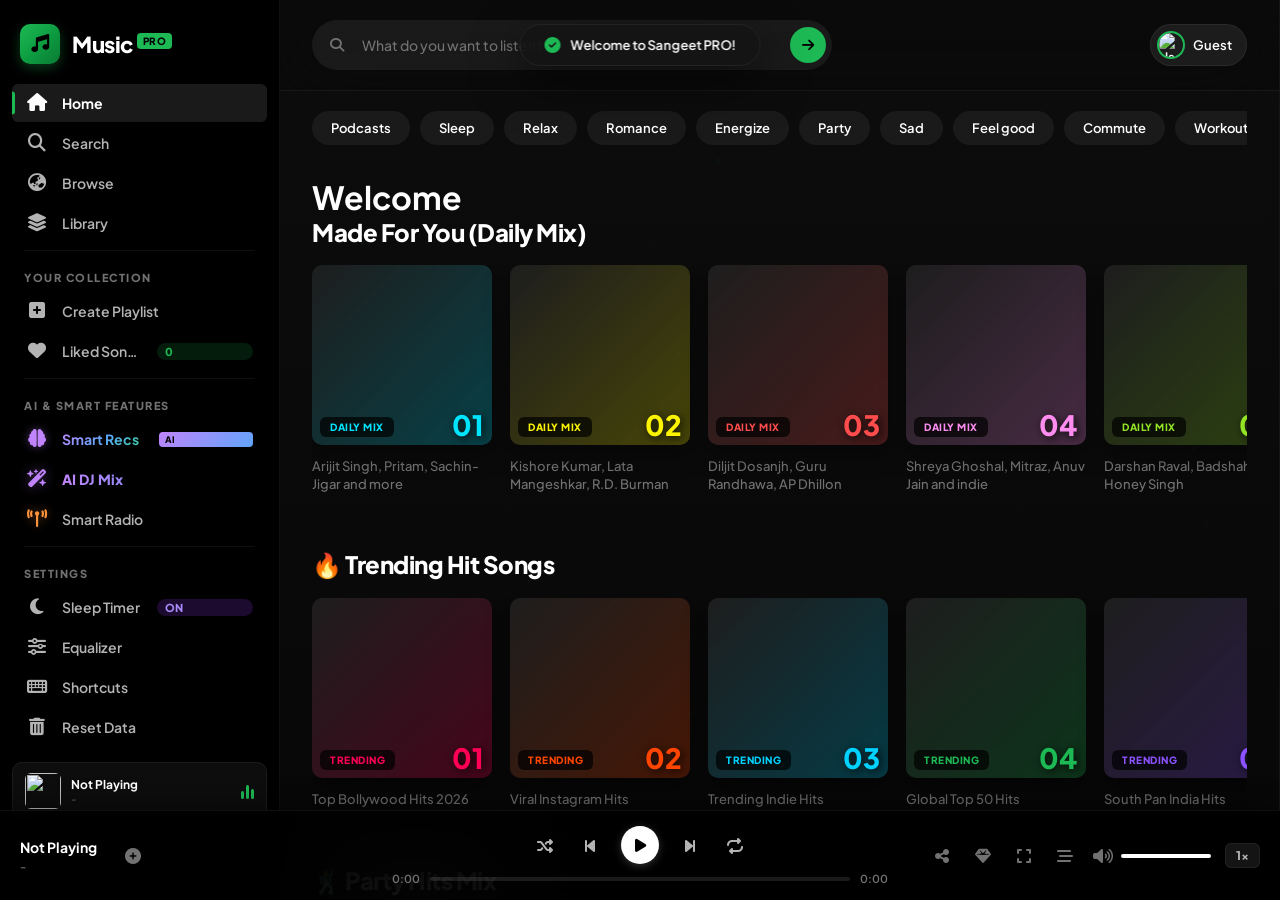
==== commit 476c3353: "Update index.html" ====
--- a/index.html
+++ b/index.html
@@ -7,10 +7,10 @@
     <meta name="apple-mobile-web-app-capable" content="yes">
     <meta name="apple-mobile-web-app-status-bar-style" content="black-translucent">
     <title>Sangeet - Premium Music Experience</title>
-    
+
     <!-- PWA Manifest -->
     <link rel="manifest" id="manifest-placeholder">
-    
+
     <link href="https://cdnjs.cloudflare.com/ajax/libs/font-awesome/6.5.0/css/all.min.css" rel="stylesheet">
     <link rel="stylesheet" href="style.css">
 </head>
@@ -22,7 +22,10 @@
     <!-- Mobile Overlay for Sidebar -->
     <div id="mobile-overlay" onclick="toggleMobileMenu()"></div>
 
-    <!-- Sidebar Section -->
+    <!-- Hidden file input for profile photo upload -->
+    <input type="file" id="profile-photo-input" accept="image/*" hidden>
+
+    <!-- ========== SIDEBAR ========== -->
     <div class="sidebar" id="sidebar">
         <div class="sidebar-logo">
             <div class="logo-icon"><i class="fas fa-music"></i></div>
@@ -46,14 +49,14 @@
             </div>
 
             <div class="menu-divider"></div>
-            
+
             <div class="nav-section">
                 <p class="nav-label">Your Collection</p>
                 <div class="menu-item" onclick="showCreatePlaylistModal(); toggleMobileMenu();">
                     <i class="fas fa-plus-square"></i> <span>Create Playlist</span>
                 </div>
                 <div class="menu-item" onclick="showLikedSongs(); setActive(this); toggleMobileMenu();">
-                    <i class="fas fa-heart" style="color:#ff6b6b;"></i> <span>Liked Songs</span>
+                    <i class="fas fa-heart liked-heart-icon"></i> <span>Liked Songs</span>
                     <span class="badge" id="liked-count-badge">0</span>
                 </div>
             </div>
@@ -71,9 +74,9 @@
             </div>
 
             <div class="menu-divider"></div>
-            
+
             <div class="nav-section">
-                <p class="nav-label">AI & Smart Features</p>
+                <p class="nav-label">AI &amp; Smart Features</p>
                 <div class="menu-item rec-menu-item" onclick="generateSmartRecommendations(); setActive(this); toggleMobileMenu();">
                     <i class="fas fa-brain"></i>
                     <span class="rec-text-gradient">Smart Recs</span>
@@ -90,12 +93,12 @@
             </div>
 
             <div class="menu-divider"></div>
-            
+
             <div class="nav-section">
                 <p class="nav-label">Settings</p>
                 <div class="menu-item" onclick="showSleepTimerModal(); toggleMobileMenu();">
                     <i class="fas fa-moon"></i> <span>Sleep Timer</span>
-                    <span class="badge sleep-badge" id="sleep-timer-badge" style="display:none;">ON</span>
+                    <span class="badge sleep-badge" id="sleep-timer-badge">ON</span>
                 </div>
                 <div class="menu-item" onclick="showEqualizer(); toggleMobileMenu();">
                     <i class="fas fa-sliders-h"></i> <span>Equalizer</span>
@@ -110,7 +113,7 @@
         </nav>
 
         <div class="sidebar-footer">
-            <div class="sidebar-now-playing" id="sidebar-mini-player" style="display:none;">
+            <div class="sidebar-now-playing" id="sidebar-mini-player">
                 <img id="sidebar-np-img" src="" alt="">
                 <div class="sidebar-np-info">
                     <span id="sidebar-np-title">Not Playing</span>
@@ -125,7 +128,7 @@
         </div>
     </div>
 
-    <!-- Main Content Area -->
+    <!-- ========== MAIN CONTENT ========== -->
     <div class="main-content" id="main-content">
         <div class="bg-blur" id="bg-blur"></div>
 
@@ -144,7 +147,7 @@
             <div class="search-container">
                 <div class="search-box">
                     <i class="fas fa-search search-icon"></i>
-                    <input type="text" id="songInput" placeholder="What do you want to listen to?" onkeypress="handleKeyPress(event)" onfocus="handleSearchInput()" onblur="hideSearchHistory()" oninput="handleSearchInput()" autocomplete="off">
+                    <input type="text" id="songInput" placeholder="What do you want to listen to?" autocomplete="off">
                     <button class="search-btn" onclick="searchMusic()"><i class="fas fa-arrow-right"></i></button>
                 </div>
                 <div id="search-history-dropdown" class="search-dropdown"></div>
@@ -154,7 +157,9 @@
         <!-- Category Pills -->
         <div class="category-pills" id="category-pills"></div>
 
-        <h1 id="page-title" style="display: none;">Welcome</h1>
+        <h1 id="page-title" class="hidden-title">Welcome</h1>
+
+        <!-- ===== MODALS ===== -->
 
         <!-- PWA Install Modal -->
         <div class="modal-overlay" id="install-modal">
@@ -189,7 +194,7 @@
                 <h3>Add to Playlist</h3>
                 <div class="playlist-select-list" id="playlist-options"></div>
                 <div class="modal-btns">
-                    <button class="btn-secondary" onclick="closeAddToPlaylistModal()" style="width:100%;">Cancel</button>
+                    <button class="btn-secondary modal-full-btn" onclick="closeAddToPlaylistModal()">Cancel</button>
                 </div>
             </div>
         </div>
@@ -221,15 +226,15 @@
                     <div class="sleep-option" onclick="setSleepTimer(45)">45 min</div>
                     <div class="sleep-option" onclick="setSleepTimer(60)">1 hour</div>
                 </div>
-                <div class="sleep-timer-active" id="sleep-timer-active" style="display:none;">
+                <div class="sleep-timer-active" id="sleep-timer-active">
                     <div class="sleep-countdown">
                         <i class="fas fa-clock"></i>
                         <span id="sleep-countdown-text">--:--</span>
                     </div>
-                    <button class="btn-danger" onclick="cancelSleepTimer()" style="width:100%;margin-top:15px;">Cancel Timer</button>
-                </div>
-                <div class="modal-btns" style="margin-top:15px;">
-                    <button class="btn-secondary" onclick="closeSleepTimerModal()" style="width:100%;">Close</button>
+                    <button class="btn-danger modal-full-btn sleep-cancel-btn" onclick="cancelSleepTimer()">Cancel Timer</button>
+                </div>
+                <div class="modal-btns sleep-close-btns">
+                    <button class="btn-secondary modal-full-btn" onclick="closeSleepTimerModal()">Close</button>
                 </div>
             </div>
         </div>
@@ -279,8 +284,8 @@
                         </label>
                     </div>
                 </div>
-                <div class="modal-btns" style="margin-top:15px;">
-                    <button class="btn-secondary" onclick="closeEqualizerModal()" style="width:100%;">Done</button>
+                <div class="modal-btns eq-close-btns">
+                    <button class="btn-secondary modal-full-btn" onclick="closeEqualizerModal()">Done</button>
                 </div>
             </div>
         </div>
@@ -303,8 +308,8 @@
                     <div class="shortcut-row"><kbd>L</kbd><span>Like / Unlike Song</span></div>
                     <div class="shortcut-row"><kbd>Q</kbd><span>Toggle Queue</span></div>
                 </div>
-                <div class="modal-btns" style="margin-top:15px;">
-                    <button class="btn-secondary" onclick="closeShortcutsModal()" style="width:100%;">Close</button>
+                <div class="modal-btns shortcuts-close-btns">
+                    <button class="btn-secondary modal-full-btn" onclick="closeShortcutsModal()">Close</button>
                 </div>
             </div>
         </div>
@@ -317,10 +322,11 @@
                 </div>
                 <div class="profile-avatar-wrap">
                     <img id="modal-profile-img" src="" alt="Profile">
-                    <button class="profile-edit-btn" onclick="editProfileName()"><i class="fas fa-pen"></i></button>
+                    <button class="profile-edit-btn" id="profile-upload-btn" title="Upload Photo"><i class="fas fa-camera"></i></button>
                 </div>
                 <div class="profile-details">
                     <h2 id="modal-profile-name">Music Lover</h2>
+                    <button class="profile-name-edit-btn" onclick="editProfileName()"><i class="fas fa-pen"></i> Edit Name</button>
                     <div class="pro-badge"><i class="fas fa-crown"></i> Premium Member</div>
                     <div class="profile-stats">
                         <div class="stat-card">
@@ -354,8 +360,8 @@
                     <button class="share-btn twitter" onclick="shareSong('twitter')"><i class="fab fa-twitter"></i> Twitter</button>
                     <button class="share-btn copy" onclick="shareSong('copy')"><i class="fas fa-link"></i> Copy Link</button>
                 </div>
-                <div class="modal-btns" style="margin-top:15px;">
-                    <button class="btn-secondary" onclick="closeShareModal()" style="width:100%;">Close</button>
+                <div class="modal-btns share-close-btns">
+                    <button class="btn-secondary modal-full-btn" onclick="closeShareModal()">Close</button>
                 </div>
             </div>
         </div>
@@ -364,7 +370,7 @@
         <div id="results"></div>
     </div>
 
-    <!-- Right Queue Panel -->
+    <!-- ========== QUEUE PANEL ========== -->
     <div class="queue-panel" id="queue-panel">
         <div class="queue-header">
             <h2><i class="fas fa-stream"></i> Queue</h2>
@@ -374,11 +380,11 @@
         <div id="queue-list"></div>
     </div>
 
-    <!-- Full Screen Immersive Player (PC & Mobile) -->
+    <!-- ========== IMMERSIVE PLAYER ========== -->
     <div class="immersive-player" id="immersive-player">
         <div class="immersive-left">
             <div class="immersive-bg" id="immersive-bg"></div>
-            
+
             <!-- Live Audio Visualizer -->
             <canvas id="audio-visualizer" class="visualizer-canvas"></canvas>
 
@@ -388,12 +394,12 @@
                     <span class="imm-brand">Sangeet <span class="live-badge"><div class="live-dot"></div> LIVE</span></span>
                     <button class="immersive-share-btn" onclick="showShareModal()"><i class="fas fa-share-alt"></i></button>
                 </div>
-                
+
                 <!-- Mobile Big Artwork -->
                 <div class="immersive-mobile-art mobile-only">
                     <img id="imm-mobile-img" src="https://via.placeholder.com/300" alt="Album Art">
                 </div>
-                
+
                 <div class="immersive-bottom-section">
                     <div class="immersive-song-info">
                         <img id="immersive-img" class="desktop-only-img" src="https://via.placeholder.com/80" alt="Album Art">
@@ -407,7 +413,7 @@
                             <button class="action-btn" id="imm-download-btn" onclick="toggleDownload(event)" title="Download"><i class="fas fa-download"></i></button>
                         </div>
                     </div>
-                    
+
                     <!-- Mobile Controls -->
                     <div class="immersive-controls mobile-only-flex">
                         <div class="imm-progress-area">
@@ -421,11 +427,11 @@
                                 <span id="imm-total-time">0:00</span>
                             </div>
                         </div>
-                        
+
                         <div class="imm-control-btns">
                             <button class="ctrl-icon" id="imm-shuffle-btn" onclick="toggleShuffle()"><i class="fas fa-shuffle"></i></button>
                             <button class="ctrl-icon" onclick="prevSong()"><i class="fas fa-backward-step"></i></button>
-                            <button class="imm-play-btn" id="imm-play-pause-btn" onclick="togglePlay()"><i class="fas fa-play" style="margin-left:4px;"></i></button>
+                            <button class="imm-play-btn" id="imm-play-pause-btn" onclick="togglePlay()"><i class="fas fa-play imm-play-icon"></i></button>
                             <button class="ctrl-icon" onclick="nextSong()"><i class="fas fa-forward-step"></i></button>
                             <button class="ctrl-icon" id="imm-repeat-btn" onclick="toggleRepeat()"><i class="fas fa-repeat"></i></button>
                         </div>
@@ -440,7 +446,7 @@
         </div>
     </div>
 
-    <!-- Bottom Player -->
+    <!-- ========== BOTTOM PLAYER ========== -->
     <div class="bottom-player" id="bottom-player-area">
         <div class="now-playing" title="Open Full Screen" onclick="toggleImmersivePlayer();">
             <img id="np-img" src="" alt="Album Art">
@@ -449,17 +455,17 @@
                 <p id="np-artist">-</p>
             </div>
             <div class="np-actions">
-                <button class="action-btn" id="add-pl-btn" onclick="showAddToPlaylistModal(event); event.stopPropagation();" title="Add to Playlist" style="display:none;"><i class="fas fa-plus-circle"></i></button>
+                <button class="action-btn" id="add-pl-btn" onclick="showAddToPlaylistModal(event); event.stopPropagation();" title="Add to Playlist"><i class="fas fa-plus-circle"></i></button>
                 <button class="like-btn" id="like-btn" onclick="toggleLike(event); event.stopPropagation();"><i class="fas fa-heart"></i></button>
                 <button class="download-btn" id="download-btn" onclick="toggleDownload(event); event.stopPropagation();" title="Download"><i class="fas fa-download"></i></button>
             </div>
         </div>
-        
+
         <div class="player-controls">
             <div class="control-btns">
                 <button class="ctrl-icon" id="shuffle-btn" onclick="toggleShuffle()" title="Shuffle"><i class="fas fa-shuffle"></i></button>
                 <button class="ctrl-icon" onclick="prevSong()" title="Previous"><i class="fas fa-backward-step"></i></button>
-                <button class="main-play-btn" id="play-pause-btn" onclick="togglePlay()"><i class="fas fa-play" style="margin-left: 3px;"></i></button>
+                <button class="main-play-btn" id="play-pause-btn" onclick="togglePlay()"><i class="fas fa-play play-icon"></i></button>
                 <button class="ctrl-icon" onclick="nextSong()" title="Next"><i class="fas fa-forward-step"></i></button>
                 <button class="ctrl-icon" id="repeat-btn" onclick="toggleRepeat()" title="Repeat"><i class="fas fa-repeat"></i></button>
             </div>
@@ -481,11 +487,11 @@
             <button class="action-btn" id="mode-4d-btn" onclick="toggle4DMode()" title="3D Surround"><i class="fas fa-cube"></i></button>
             <button class="action-btn" id="immersive-btn" onclick="toggleImmersivePlayer()" title="Now Playing"><i class="fas fa-expand"></i></button>
             <button class="action-btn" id="queue-btn" onclick="toggleQueue()" title="Queue"><i class="fas fa-stream"></i></button>
-            
+
             <div class="volume-area">
                 <i class="fas fa-volume-high" id="vol-icon" onclick="toggleMute()"></i>
                 <div class="slider-container vol-slider">
-                    <div class="slider-fill" id="vol-fill" style="width: 100%;"></div>
+                    <div class="slider-fill" id="vol-fill"></div>
                     <input type="range" id="volume-bar" value="100" min="0" max="100" step="1" oninput="handleVolumeChange()">
                 </div>
             </div>
--- a/style.css
+++ b/style.css
@@ -1,529 +1,2111 @@
- @import url('https://fonts.googleapis.com/css2?family=Plus+Jakarta+Sans:wght@400;500;600;700;800;900&display=swap');
-
-        :root {
-            --primary-color: #1db954;
-            --primary-hover: #1ed760;
-            --primary-glow: rgba(29, 185, 84, 0.5);
-            --accent-gradient: linear-gradient(135deg, #1db954 0%, #128c3c 100%);
-            
-            --bg-dark: #080808;
-            --bg-darker: #000000;
-            --glass-bg: rgba(15, 15, 15, 0.7);
-            --glass-border: rgba(255, 255, 255, 0.05);
-            --text-main: #ffffff;
-            --text-muted: #a0a0a0;
-            --card-hover-bg: rgba(255, 255, 255, 0.08);
-        }
-
-        * { margin: 0; padding: 0; box-sizing: border-box; font-family: 'Plus Jakarta Sans', sans-serif; outline: none; }
-        
-        /* Custom Scrollbar */
-        ::-webkit-scrollbar { width: 6px; height: 6px; }
-        ::-webkit-scrollbar-track { background: transparent; }
-        ::-webkit-scrollbar-thumb { background: rgba(255,255,255,0.15); border-radius: 10px; }
-        ::-webkit-scrollbar-thumb:hover { background: rgba(255,255,255,0.3); }
-
-        body { 
-            background: var(--bg-darker);
-            color: var(--text-main); 
-            display: flex; 
-            height: 100vh; 
-            height: 100dvh; /* Mobile browser bar fix */
-            overflow: hidden; 
-            -webkit-font-smoothing: antialiased;
-            overscroll-behavior-y: none;
-        }
-        
-        /* Animated Background Mesh - Hardware Accelerated */
-        .bg-blur { 
-            position: fixed; top: 0; left: 0; width: 100vw; height: 100vh; height: 100dvh;
-            background-size: cover; background-position: center; 
-            filter: blur(120px) brightness(0.25) saturate(1.5); 
-            z-index: -1; transition: background-image 1.5s ease-out; 
-            pointer-events: none; opacity: 0.85; 
-            transform: scale(1.3) translateZ(0); 
-            will-change: background-image;
-        }
-        
-        /* Mobile Overlay */
-        #mobile-overlay {
-            display: none; position: fixed; top: 0; left: 0; width: 100%; height: 100vh; height: 100dvh;
-            background: rgba(0,0,0,0.7); z-index: 1999; backdrop-filter: blur(5px);
-            will-change: opacity;
-        }
-        
-        /* Ultra-Modern Sidebar */
-        .sidebar { width: 260px; flex-shrink: 0; background: rgba(0,0,0,0.6); backdrop-filter: blur(20px); -webkit-backdrop-filter: blur(20px); padding: 25px 20px; display: flex; flex-direction: column; gap: 15px; border-right: 1px solid rgba(255,255,255,0.05); z-index: 2000; transition: transform 0.3s cubic-bezier(0.4, 0, 0.2, 1); overflow-y: auto; overflow-x: hidden; padding-bottom: 100px; transform: translateX(0); will-change: transform; }
-        .sidebar::-webkit-scrollbar { width: 4px; }
-        
-        .sidebar h2 { color: #fff; font-size: 24px; margin-bottom: 20px; display: flex; align-items: center; gap: 10px; font-weight: 800; letter-spacing: -0.5px; flex-shrink: 0; }
-        .sidebar h2 i { color: var(--primary-color); }
-        .menu-item { flex-shrink: 0; color: var(--text-muted); font-size: 15px; cursor: pointer; font-weight: 600; transition: 0.2s ease-out; padding: 12px 15px; border-radius: 8px; display: flex; align-items: center; gap: 15px; will-change: transform, background-color; }
-        .menu-item i { font-size: 18px; width: 20px; text-align: center; transition: 0.2s; }
-        .menu-item:hover { color: #fff; background: rgba(255,255,255,0.1); transform: translateX(5px); }
-        .menu-item.active { color: #fff; background: rgba(255,255,255,0.15); box-shadow: 0 4px 15px rgba(0,0,0,0.2); border-left: 4px solid var(--primary-color); }
-        .menu-divider { flex-shrink: 0; height: 1px; background: rgba(255,255,255,0.1); margin: 10px 0; }
-
-        .mobile-only-menu { display: none; }
-
-        /* Main Content Area */
-        .main-content { flex: 1; padding: 0 30px 120px 30px; overflow-y: auto; background: linear-gradient(180deg, rgba(30,30,30,0.6) 0%, rgba(18,18,18,0.8) 100%); position: relative; z-index: 1; scroll-behavior: smooth; }
-        
-        /* Top Search Bar */
-        .topbar { 
-            display: flex; justify-content: space-between; align-items: center; flex-wrap: wrap; gap: 15px; 
-            position: sticky; top: 0; z-index: 105;
-            background: rgba(18, 18, 18, 0.85); backdrop-filter: blur(35px); -webkit-backdrop-filter: blur(35px);
-            padding: 30px 30px 20px 30px; margin: 0 -30px 25px -30px;
-            border-bottom: 1px solid rgba(255,255,255,0.05); box-shadow: 0 10px 40px rgba(0,0,0,0.5);
-            transform: translateZ(0); /* Force HW acceleration for sticky headers */
-        }
-        
-        #mobile-menu-btn { display: none; color: #fff; font-size: 22px; cursor: pointer; transition: 0.2s; }
-        #mobile-menu-btn:hover { color: var(--primary-color); }
-
-        .search-container { position: relative; flex: 1; max-width: 550px; display: flex; align-items: center; gap: 15px; }
-        .search-box { display: flex; gap: 10px; background: rgba(255,255,255,0.1); backdrop-filter: blur(10px); padding: 5px 5px 5px 20px; border-radius: 30px; border: 1px solid rgba(255,255,255,0.1); transition: 0.3s; width: 100%; align-items: center; box-shadow: 0 8px 32px rgba(0,0,0,0.2); z-index: 101; position: relative; }
-        .search-box i.fa-search { color: var(--text-muted); }
-        .search-box:focus-within { border-color: var(--primary-color); background: rgba(255,255,255,0.15); box-shadow: 0 8px 32px rgba(29, 185, 84, 0.2); }
-        .search-box input { padding: 10px 10px; flex: 1; border: none; outline: none; background: transparent; color: white; font-size: 15px; font-weight: 500; min-width: 0; }
-        .search-box button { padding: 10px 25px; background: #fff; color: #000; border: none; border-radius: 25px; font-weight: 700; cursor: pointer; transition: 0.2s; will-change: transform; flex-shrink: 0; white-space: nowrap; }
-        .search-box button:hover { transform: scale(1.05); background: var(--primary-color); color: #fff; box-shadow: 0 4px 15px rgba(29, 185, 84, 0.4); }
-
-        .search-dropdown { position: absolute; top: calc(100% + 5px); left: 0; width: 100%; background: rgba(20,20,20,0.98); backdrop-filter: blur(25px); -webkit-backdrop-filter: blur(25px); border: 1px solid rgba(255,255,255,0.1); border-radius: 16px; box-shadow: 0 15px 40px rgba(0,0,0,0.6); z-index: 100; display: none; flex-direction: column; overflow: hidden; padding: 8px 0; }
-        .search-dropdown.active { display: flex; }
-        .search-history-item { padding: 12px 20px; display: flex; align-items: center; gap: 12px; color: var(--text-muted); cursor: pointer; transition: 0.1s; font-weight: 500; font-size: 14px; }
-        .search-history-item:hover { background: rgba(255,255,255,0.1); color: #fff; }
-
-        .user-profile { background: rgba(255,255,255,0.1); backdrop-filter: blur(10px); padding: 8px 15px; border-radius: 20px; display: flex; justify-content: center; align-items: center; cursor: pointer; gap: 10px; transition: 0.2s; font-weight: 600; font-size: 14px; border: 1px solid rgba(255,255,255,0.05); will-change: transform; }
-        .user-profile:hover { background: rgba(255,255,255,0.2); transform: translateY(-2px); box-shadow: 0 4px 15px rgba(0,0,0,0.3); }
-        .user-profile img { width: 28px; height: 28px; border-radius: 50%; border: 2px solid var(--primary-color); }
-
-        /* Category Pills */
-        .category-pills { display: flex; gap: 12px; margin-bottom: 25px; overflow-x: auto; padding-bottom: 10px; scroll-snap-type: x mandatory; }
-        .category-pills::-webkit-scrollbar { height: 4px; display: none; }
-        .pill { scroll-snap-align: start; padding: 8px 20px; background: rgba(255,255,255,0.08); border-radius: 8px; color: #fff; font-size: 14px; font-weight: 600; cursor: pointer; transition: 0.2s; white-space: nowrap; border: 1px solid rgba(255,255,255,0.05); backdrop-filter: blur(10px); will-change: transform; }
-        .pill:hover { background: rgba(255,255,255,0.15); transform: translateY(-3px); box-shadow: 0 5px 15px rgba(0,0,0,0.3); }
-        .pill.active { background: #fff; color: #000; border-color: #fff; }
-
-        /* SCROLL BUTTONS (PC ONLY) */
-        .scroll-wrapper { position: relative; width: 100%; display: flex; align-items: center; }
-        .scroll-btn {
-            position: absolute; top: 50%; transform: translateY(-50%);
-            width: 44px; height: 44px; border-radius: 50%;
-            background: rgba(0, 0, 0, 0.75); color: white; border: 1px solid rgba(255,255,255,0.1);
-            font-size: 18px; cursor: pointer; z-index: 10;
-            display: flex; align-items: center; justify-content: center;
-            opacity: 0; transition: 0.2s ease; box-shadow: 0 4px 15px rgba(0,0,0,0.5);
-            backdrop-filter: blur(5px);
-            will-change: transform, opacity;
-        }
-        .scroll-wrapper:hover .scroll-btn { opacity: 1; }
-        .scroll-btn:hover { background: var(--primary-color); color: black; transform: translateY(-50%) scale(1.1); border-color: transparent; }
-        .scroll-left { left: -15px; }
-        .scroll-right { right: -15px; }
-
-        /* Quick Picks Section */
-        .quick-picks-section { margin-bottom: 40px; }
-        .quick-picks-header { display: flex; align-items: center; gap: 15px; margin-bottom: 20px; }
-        .quick-picks-header img { width: 45px; height: 45px; border-radius: 50%; object-fit: cover; border: 2px solid rgba(255,255,255,0.1); }
-        .quick-picks-header h2 { font-size: 28px; font-weight: 800; color: #fff; letter-spacing: -0.5px; }
-        .quick-picks-wrapper { overflow-x: auto; padding-bottom: 15px; scroll-behavior: smooth; scroll-snap-type: x mandatory; width: 100%;}
-        .quick-picks-wrapper::-webkit-scrollbar { height: 8px; display: none;}
-        .quick-picks-grid { display: grid; grid-template-rows: repeat(4, 1fr); grid-auto-flow: column; gap: 12px 24px; padding-right: 20px; }
-        .quick-pick-item { scroll-snap-align: start; display: flex; align-items: center; gap: 12px; padding: 8px; border-radius: 8px; cursor: pointer; transition: 0.2s; width: 340px; background: rgba(255,255,255,0.03); border: 1px solid transparent; will-change: transform; }
-        .quick-pick-item:hover { background: rgba(255,255,255,0.1); border-color: rgba(255,255,255,0.1); transform: translateX(5px); box-shadow: 0 4px 15px rgba(0,0,0,0.2); }
-        .qp-img-wrapper { position: relative; width: 48px; height: 48px; flex-shrink: 0; box-shadow: 0 4px 10px rgba(0,0,0,0.3); border-radius: 4px; overflow: hidden; transform: translateZ(0); }
-        .qp-img-wrapper img { width: 100%; height: 100%; object-fit: cover; transition: 0.3s; }
-        .quick-pick-item:hover .qp-play-overlay { opacity: 1; }
-        .qp-play-overlay { position: absolute; top: 0; left: 0; width: 100%; height: 100%; background: rgba(0,0,0,0.5); display: flex; justify-content: center; align-items: center; color: #fff; font-size: 18px; opacity: 0; transition: 0.2s; backdrop-filter: blur(2px); }
-        .quick-pick-info { flex: 1; overflow: hidden; display: flex; flex-direction: column; justify-content: center; }
-        .quick-pick-info h4 { font-size: 15px; color: #fff; font-weight: 700; white-space: nowrap; overflow: hidden; text-overflow: ellipsis; margin-bottom: 4px; }
-        .quick-pick-info p { font-size: 13px; color: var(--text-muted); white-space: nowrap; overflow: hidden; text-overflow: ellipsis; font-weight: 500; }
-
-        /* PWA Install Button */
-        #install-btn {
-            display: none;
-            background: var(--primary-color);
-            color: #000;
-            border: none;
-            padding: 8px 16px;
-            border-radius: 20px;
-            font-weight: 700;
-            font-size: 13px;
-            cursor: pointer;
-            transition: 0.2s;
-            box-shadow: 0 4px 15px rgba(29, 185, 84, 0.4);
-            margin-left: 10px;
-            will-change: transform;
-        }
-        #install-btn:hover {
-            transform: scale(1.05);
-            background: var(--primary-hover);
-        }
-
-        /* Mixes Section */
-        .daily-mix-section { margin-bottom: 40px; }
-        .daily-mix-header { font-size: 26px; font-weight: 800; margin-bottom: 20px; color: #fff; letter-spacing: -0.5px; text-shadow: 0 4px 15px rgba(0,0,0,0.4); display: flex; align-items: center; gap: 10px;}
-        .daily-mix-row { display: flex; gap: 20px; overflow-x: auto; padding-bottom: 20px; scroll-snap-type: x mandatory; scroll-behavior: smooth; width: 100%; }
-        .daily-mix-row::-webkit-scrollbar { height: 8px; display: none; }
-        .daily-mix-card { scroll-snap-align: start; min-width: 180px; max-width: 180px; cursor: pointer; transition: 0.3s cubic-bezier(0.175, 0.885, 0.32, 1.275); position: relative; will-change: transform; }
-        .daily-mix-card:hover { transform: translateY(-8px); }
-        .dm-img-container { width: 100%; aspect-ratio: 1/1; position: relative; border-radius: 8px; overflow: hidden; box-shadow: 0 8px 20px rgba(0,0,0,0.4); margin-bottom: 12px; transform: translateZ(0); }
-        .dm-img-container img { width: 100%; height: 100%; object-fit: cover; transition: transform 0.3s; will-change: transform; }
-        .daily-mix-card:hover .dm-img-container img { transform: scale(1.05); }
-        .dm-badges { position: absolute; bottom: 8px; left: 8px; right: 8px; display: flex; justify-content: space-between; align-items: flex-end; z-index: 2;}
-        .dm-text-badge { background: #fff; color: #000; font-weight: 800; padding: 4px 8px; font-size: 11px; border-radius: 4px; text-transform: uppercase; }
-        .dm-num-badge { color: #fff; font-size: 26px; font-weight: 900; line-height: 0.9; text-shadow: 2px 2px 5px rgba(0,0,0,0.8); }
-        .daily-mix-card p { font-size: 13px; color: var(--text-muted); line-height: 1.4; display: -webkit-box; -webkit-line-clamp: 2; line-clamp: 2; -webkit-box-orient: vertical; overflow: hidden; font-weight: 500; }
-        .dm-play-btn { position: absolute; right: 12px; bottom: 12px; width: 45px; height: 45px; background: var(--primary-color); border-radius: 50%; display: flex; justify-content: center; align-items: center; color: black; font-size: 18px; opacity: 0; transform: translateY(15px); transition: all 0.3s cubic-bezier(0.175, 0.885, 0.32, 1.275); border: none; z-index: 3; box-shadow: 0 8px 20px rgba(29, 185, 84, 0.4); will-change: transform, opacity; }
-        .daily-mix-card:hover .dm-play-btn { opacity: 1; transform: translateY(0); }
-
-        /* Singer Circles (New Section) */
-        .singer-card { scroll-snap-align: start; min-width: 160px; max-width: 160px; cursor: pointer; text-align: center; transition: 0.3s; will-change: transform; }
-        .singer-img-wrapper { position: relative; width: 160px; height: 160px; border-radius: 50%; margin-bottom: 15px; box-shadow: 0 10px 25px rgba(0,0,0,0.5); overflow: hidden; transform: translateZ(0); transition: 0.3s; }
-        .singer-card:hover .singer-img-wrapper { transform: scale(1.05); box-shadow: 0 15px 35px rgba(29, 185, 84, 0.4); border: 2px solid var(--primary-color); }
-        .singer-card:hover .qp-play-overlay { opacity: 1; }
-
-        /* Playlist Sections */
-        .playlist-section { margin-bottom: 50px; }
-        .playlist-section h2 { font-size: 26px; font-weight: 800; margin-bottom: 25px; color: #fff; letter-spacing: -0.5px; text-shadow: 0 4px 15px rgba(0,0,0,0.4); display: flex; align-items: center; gap: 10px; }
-        .results-row { display: flex; gap: 24px; overflow-x: auto; padding-bottom: 30px; scroll-behavior: smooth; scroll-snap-type: x mandatory; width: 100%; }
-        .results-row::-webkit-scrollbar { height: 8px; display: none;}
-        .results-row .song-card { scroll-snap-align: start; min-width: 200px; max-width: 200px; flex: 0 0 auto; }
-
-        /* Song Card / Playlist Card */
-        .song-card { background: rgba(255,255,255,0.05); padding: 18px; border-radius: 12px; cursor: pointer; position: relative; transition: 0.3s cubic-bezier(0.175, 0.885, 0.32, 1.275); border: 1px solid rgba(255,255,255,0.05); backdrop-filter: blur(10px); will-change: transform; }
-        .song-card:hover { transform: translateY(-12px) scale(1.02); background: rgba(255,255,255,0.1); border-color: rgba(29, 185, 84, 0.3); box-shadow: 0 20px 40px rgba(0,0,0,0.5); }
-        .song-card img { width: 100%; aspect-ratio: 1/1; border-radius: 8px; margin-bottom: 15px; object-fit: cover; box-shadow: 0 8px 20px rgba(0,0,0,0.4); transition: 0.3s; transform: translateZ(0); }
-        .song-card h3 { font-size: 17px; margin-bottom: 6px; white-space: nowrap; overflow: hidden; text-overflow: ellipsis; color: #fff; font-weight: 700; letter-spacing: -0.3px; }
-        .song-card p { font-size: 13px; color: var(--text-muted); white-space: nowrap; overflow: hidden; text-overflow: ellipsis; font-weight: 500; }
-        
-        .play-btn { position: absolute; right: 22px; bottom: 90px; width: 50px; height: 50px; background: var(--primary-color); border-radius: 50%; display: flex; justify-content: center; align-items: center; color: black; font-size: 20px; opacity: 0; transform: translateY(20px); transition: all 0.3s cubic-bezier(0.175, 0.885, 0.32, 1.275); border: none; cursor: pointer; box-shadow: 0 8px 20px rgba(29, 185, 84, 0.4); z-index: 2; will-change: transform, opacity; }
-        .song-card:hover .play-btn { opacity: 1; transform: translateY(0); }
-
-        /* Top Result Card */
-        .top-result-card { flex: 1; min-width: 300px; max-width: 400px; background: rgba(255,255,255,0.05); padding: 25px; border-radius: 12px; cursor: pointer; position: relative; transition: 0.2s; border: 1px solid rgba(255,255,255,0.05); will-change: transform; }
-        .top-result-card .play-btn { bottom: 25px; right: 25px; width: 55px; height: 55px; }
-
-        /* Vertical Playlist View */
-        .song-list-container { display: flex; flex-direction: column; width: 100%; }
-        .song-list-row { display: flex; align-items: center; padding: 12px 15px; border-radius: 8px; transition: 0.2s; cursor: pointer; gap: 15px; border: 1px solid transparent; }
-        .song-list-row.active { background: rgba(29, 185, 84, 0.1); border-color: rgba(29, 185, 84, 0.2); }
-        .song-list-row img { width: 50px; height: 50px; border-radius: 6px; object-fit: cover; box-shadow: 0 4px 10px rgba(0,0,0,0.3); transform: translateZ(0); }
-        .song-list-info { flex: 1; display: flex; flex-direction: column; overflow: hidden; }
-        .song-list-info h4 { font-size: 16px; margin-bottom: 4px; white-space: nowrap; overflow: hidden; text-overflow: ellipsis; font-weight: 700; transition: 0.2s; }
-        .song-list-info p { font-size: 13px; color: var(--text-muted); white-space: nowrap; overflow: hidden; text-overflow: ellipsis; font-weight: 500; }
-
-        /* Queue Panel */
-        .queue-panel { width: 0; height: calc(100vh - 90px); background: rgba(10,10,10,0.8); backdrop-filter: blur(25px); -webkit-backdrop-filter: blur(25px); border-left: 1px solid rgba(255,255,255,0.05); z-index: 10; transition: width 0.3s cubic-bezier(0.25, 0.8, 0.25, 1), padding 0.3s ease; overflow-y: auto; overflow-x: hidden; padding: 0; flex-shrink: 0; box-shadow: -10px 0 30px rgba(0,0,0,0.5); will-change: width, padding; }
-        .queue-panel.open { width: 340px; padding: 25px; }
-        .queue-header { display: flex; justify-content: space-between; align-items: center; margin-bottom: 25px; white-space: nowrap; }
-        .queue-item { display: flex; align-items: center; gap: 12px; padding: 10px; border-radius: 8px; cursor: pointer; transition: 0.2s; margin-bottom: 8px; border: 1px solid transparent; }
-        .queue-item.active-queue { background: rgba(29, 185, 84, 0.15); border-color: rgba(29, 185, 84, 0.3); }
-        .queue-item img { width: 45px; height: 45px; border-radius: 6px; object-fit: cover; box-shadow: 0 4px 10px rgba(0,0,0,0.2); transform: translateZ(0); }
-        .queue-item-info { flex: 1; overflow: hidden; }
-        .queue-item-info h4 { font-size: 15px; font-weight: 700; white-space: nowrap; overflow: hidden; text-overflow: ellipsis; margin-bottom: 2px; transition: 0.2s; }
-        .queue-item-info p { font-size: 12px; color: var(--text-muted); white-space: nowrap; overflow: hidden; text-overflow: ellipsis; font-weight: 500; }
-
-        /* Helpers for Mobile/Desktop differentiation */
-        .mobile-only { display: none; }
-        .mobile-only-flex { display: none; }
-
-        /* Full Screen Immersive Player (PC) */
-        .immersive-player { position: fixed; top: 100vh; top: 100dvh; left: 0; width: 100%; height: calc(100vh - 90px); height: calc(100dvh - 90px); background: rgba(0, 0, 0, 0.95); z-index: 2500; transition: transform 0.4s cubic-bezier(0.25, 0.8, 0.25, 1); display: flex; flex-direction: row; overflow: hidden; transform: translateY(0); will-change: transform; }
-        .immersive-player.open { transform: translateY(calc(-100vh + 90px)); transform: translateY(calc(-100dvh + 90px)); top: calc(100vh - 90px); top: calc(100dvh - 90px); }
-        .immersive-left { flex: 1; position: relative; overflow: hidden; display: flex; flex-direction: column; }
-        .immersive-bg { position: absolute; top: 0; left: 0; width: 100%; height: 100%; background-size: cover; background-position: center; filter: blur(25px) brightness(0.3); z-index: 1; transform: scale(1.1) translateZ(0); transition: background-image 0.5s ease; will-change: background-image; }
-        .immersive-content { position: relative; z-index: 2; flex: 1; display: flex; flex-direction: column; padding: 40px; justify-content: space-between; }
-        .immersive-header { text-align: center; color: var(--text-muted); font-size: 13px; font-weight: 700; letter-spacing: 2px; text-transform: uppercase; margin-bottom: 20px; padding: 0 60px; }
-
-        /* Audio Visualizer Canvas */
-        .visualizer-canvas {
-            position: absolute; bottom: 0; left: 0; width: 100%; height: 250px; z-index: 1; pointer-events: none; opacity: 0.4; mask-image: linear-gradient(to top, black, transparent); -webkit-mask-image: linear-gradient(to top, black, transparent);
-            /* Mobile par bhi Visualizer chalane ke liye diplay:block (by default dikhega) */
-            display: block; 
-        }
-
-        .immersive-bottom-section { display: flex; flex-direction: column; margin-top: auto;}
-        .immersive-song-info { display: flex; align-items: center; gap: 20px; padding-top: 20px; }
-        .desktop-only-img { width: 70px; height: 70px; border-radius: 8px; box-shadow: 0 10px 30px rgba(0,0,0,0.5); object-fit: cover; transform: translateZ(0); }
-        .immersive-song-details { flex: 1; overflow: hidden; }
-        .immersive-song-details h2 { font-size: 26px; color: #fff; margin-bottom: 4px; font-weight: 800; letter-spacing: -0.5px; white-space: nowrap; overflow: hidden; text-overflow: ellipsis; }
-        .immersive-song-details p { font-size: 16px; color: var(--text-muted); font-weight: 600; white-space: nowrap; overflow: hidden; text-overflow: ellipsis; }
-        
-        .immersive-right { width: 350px; background: rgba(0,0,0,0.7); backdrop-filter: blur(20px); -webkit-backdrop-filter: blur(20px); border-left: 1px solid rgba(255,255,255,0.05); display: flex; flex-direction: column; padding: 25px 20px; z-index: 2; flex-shrink: 0; }
-        .immersive-right h3 { color: #fff; font-size: 18px; font-weight: 800; margin-bottom: 20px; display: flex; justify-content: space-between; }
-        .immersive-queue-list { flex: 1; overflow-y: auto; }
-        .immersive-queue-list::-webkit-scrollbar { width: 4px; }
-        .immersive-close-btn { position: absolute; top: 30px; left: 30px; background: rgba(255,255,255,0.1); border: none; color: #fff; cursor: pointer; font-size: 20px; width: 45px; height: 45px; border-radius: 50%; transition: 0.2s; display: flex; justify-content: center; align-items: center; backdrop-filter: blur(5px); z-index: 50; will-change: transform; }
-        .immersive-close-btn:hover { background: rgba(255,255,255,0.2); transform: scale(1.1); }
-
-        /* Bottom Player - Desktop */
-        .bottom-player { position: fixed; bottom: 0; left: 0; width: 100%; height: 90px; background: rgba(0,0,0,0.85); backdrop-filter: blur(30px); -webkit-backdrop-filter: blur(30px); border-top: 1px solid rgba(255,255,255,0.1); display: flex; align-items: center; padding: 0 20px; justify-content: space-between; z-index: 2600; box-shadow: 0 -10px 30px rgba(0,0,0,0.5); transform: translateZ(0); }
-        
-        .now-playing { display: flex; align-items: center; gap: 15px; width: 30%; min-width: 200px; cursor: pointer; }
-        .now-playing img { width: 56px; height: 56px; border-radius: 8px; display: none; object-fit: cover; box-shadow: 0 4px 15px rgba(0,0,0,0.4); transform: translateZ(0); }
-        .song-info { display: flex; flex-direction: column; justify-content: center; overflow: hidden; pointer-events: none; }
-        .song-info h4 { font-size: 15px; color: #fff; margin-bottom: 4px; white-space: nowrap; overflow: hidden; text-overflow: ellipsis; font-weight: 700; }
-        .song-info p { font-size: 12px; color: var(--text-muted); white-space: nowrap; overflow: hidden; text-overflow: ellipsis; font-weight: 500; }
-        
-        .like-btn, .download-btn { background: none; border: none; color: var(--text-muted); cursor: pointer; font-size: 18px; transition: 0.2s; margin-left: 10px; display: none; }
-        .like-btn.active, .download-btn.active { color: var(--primary-color); filter: drop-shadow(0 0 5px rgba(29,185,84,0.5)); }
-        
-        /* Player Controls */
-        .player-controls { width: 40%; max-width: 600px; display: flex; flex-direction: column; align-items: center; gap: 10px; }
-        .control-btns { display: flex; align-items: center; gap: 25px; }
-        .ctrl-icon { background: none; border: none; color: var(--text-muted); font-size: 18px; cursor: pointer; transition: 0.2s; }
-        .ctrl-icon.active { color: var(--primary-color); text-shadow: 0 0 10px rgba(29,185,84,0.5); }
-        .main-play-btn { width: 40px; height: 40px; background: #fff; color: #000; border-radius: 50%; font-size: 16px; display: flex; justify-content: center; align-items: center; border: none; cursor: pointer; transition: 0.2s; box-shadow: 0 4px 15px rgba(255,255,255,0.3); will-change: transform; }
-        .main-play-btn:active { transform: scale(0.95); }
-
-        .progress-area { display: flex; align-items: center; width: 100%; gap: 12px; color: var(--text-muted); font-size: 12px; font-weight: 600; }
-        
-        .slider-container { position: relative; width: 100%; height: 6px; background: rgba(255,255,255,0.1); border-radius: 5px; cursor: pointer; display: flex; align-items: center; transition: 0.2s; }
-        .slider-fill { position: absolute; left: 0; top: 0; height: 100%; background: #fff; border-radius: 5px; width: 0%; pointer-events: none; will-change: width; } 
-        .slider-thumb { position: absolute; left: 0%; width: 12px; height: 12px; background: #fff; border-radius: 50%; transform: translate(-50%, 0); opacity: 0; transition: opacity 0.2s; pointer-events: none; will-change: left; }
-        .slider-container:hover .slider-thumb { opacity: 1; }
-        input[type="range"] { position: absolute; width: 100%; height: 100%; opacity: 0; cursor: pointer; margin: 0; }
-
-        .extra-controls { width: 30%; display: flex; justify-content: flex-end; align-items: center; gap: 18px; min-width: 200px; }
-        .volume-area { display: flex; align-items: center; gap: 10px; color: var(--text-muted); width: 120px; }
-        .action-btn { background: none; border: none; color: var(--text-muted); cursor: pointer; font-size: 18px; transition: 0.2s; position: relative; }
-        .action-btn.active { color: var(--primary-color); }
-        
-        #mode-4d-btn { display: none; }
-        #mode-4d-btn.active { color: #fff; text-shadow: 0 0 10px #00e5ff, 0 0 20px #00e5ff; animation: pulse4D 1.5s infinite alternate; }
-        @keyframes pulse4D { 0% { transform: scale(1) translateY(-2px); text-shadow: 0 0 10px #00e5ff; } 100% { transform: scale(1.1) translateY(-2px); text-shadow: 0 0 20px #a100ff; color: #e6b3ff; } }
-        
-        #mode-hd-btn.active { color: #fff; text-shadow: 0 0 10px #ffea00, 0 0 25px #ffea00; animation: floatGlow 2s ease-in-out infinite; }
-        @keyframes floatGlow { 0%, 100% { transform: translateY(0); filter: brightness(1); } 50% { transform: translateY(-3px); filter: brightness(1.2); } }
-
-        /* Toast Component */
-        .toast { position: fixed; top: 30px; right: 50%; transform: translateX(50%) translateY(-20px); background: rgba(29, 185, 84, 0.9); backdrop-filter: blur(10px); color: white; padding: 14px 28px; border-radius: 30px; font-weight: 700; font-size: 14px; box-shadow: 0 10px 30px rgba(0,0,0,0.4); z-index: 3000; opacity: 0; pointer-events: none; transition: 0.3s cubic-bezier(0.175, 0.885, 0.32, 1.275); will-change: transform, opacity; }
-        .toast.show { opacity: 1; transform: translateX(50%) translateY(0); }
-
-        .loader { border: 3px solid rgba(255,255,255,0.1); border-left-color: var(--primary-color); border-radius: 50%; width: 45px; height: 45px; animation: spin 1s linear infinite; margin: 50px auto; }
-        @keyframes spin { 0% { transform: rotate(0deg); } 100% { transform: rotate(360deg); } }
-
-        /* AI DJ Magic Loader */
-        .ai-loader-container { display: flex; flex-direction: column; align-items: center; justify-content: center; height: 300px; width: 100%; }
-        .ai-brain { font-size: 60px; color: #e6b3ff; text-shadow: 0 0 20px #a100ff, 0 0 40px #a100ff; animation: brainPulse 1.5s ease-in-out infinite; margin-bottom: 25px; }
-        @keyframes brainPulse { 0% { transform: scale(1); opacity: 0.8; } 50% { transform: scale(1.1); opacity: 1; text-shadow: 0 0 30px #a100ff, 0 0 60px #e6b3ff; } 100% { transform: scale(1); opacity: 0.8; } }
-        .ai-text { color: #fff; font-size: 18px; font-weight: 700; letter-spacing: 1px; }
-
-        /* Modal Styles (General) */
-        .modal-overlay {
-            display: none; position: fixed; top: 0; left: 0; width: 100%; height: 100vh;
-            background: rgba(0,0,0,0.8); z-index: 9999; justify-content: center; align-items: center;
-            backdrop-filter: blur(5px); padding: 20px;
-            will-change: opacity;
-        }
-        .custom-modal {
-            background: rgba(25, 25, 25, 0.95); border-radius: 16px; padding: 25px;
-            width: 100%; max-width: 320px; text-align: center; border: 1px solid rgba(255,255,255,0.1);
-            box-shadow: 0 15px 40px rgba(0,0,0,0.6);
-            transform: translateZ(0);
-        }
-        .modal-input {
-            width: 100%; padding: 12px 15px; border-radius: 8px; border: 1px solid rgba(255,255,255,0.2);
-            background: rgba(0,0,0,0.5); color: #fff; margin-bottom: 20px; font-family: inherit; outline: none; font-size: 15px;
-        }
-        .modal-input:focus { border-color: var(--primary-color); }
-        .playlist-select-list { max-height: 200px; overflow-y: auto; text-align: left; margin-bottom: 20px; }
-        .playlist-select-item { padding: 12px; background: rgba(255,255,255,0.05); margin-bottom: 8px; border-radius: 8px; cursor: pointer; transition: 0.1s; color: #fff; font-weight: 600;}
-        .playlist-select-item:hover { background: rgba(255,255,255,0.1); border-left: 3px solid var(--primary-color); }
-
-        /* Install Modal Style */
-        .install-modal-overlay {
-            display: none; position: fixed; top: 0; left: 0; width: 100%; height: 100vh;
-            background: rgba(0,0,0,0.8); z-index: 9999; justify-content: center; align-items: center;
-            backdrop-filter: blur(5px); padding: 20px;
-        }
-        .install-modal {
-            background: rgba(25, 25, 25, 0.95); border-radius: 16px; padding: 25px;
-            width: 100%; max-width: 320px; text-align: center; border: 1px solid rgba(255,255,255,0.1);
-            box-shadow: 0 15px 40px rgba(0,0,0,0.6);
-        }
-        .install-modal h3 { color: #fff; margin-bottom: 15px; font-size: 20px; }
-        .install-modal p { color: var(--text-muted); font-size: 14px; margin-bottom: 20px; line-height: 1.5; }
-        .install-btns { display: flex; gap: 10px; justify-content: center; }
-        .install-btns button {
-            padding: 10px 20px; border-radius: 20px; border: none; font-weight: 700; cursor: pointer; transition: 0.2s; flex: 1; will-change: transform;
-        }
-        .btn-cancel { background: rgba(255,255,255,0.1); color: #fff; }
-        .btn-cancel:hover { background: rgba(255,255,255,0.2); }
-        .btn-confirm { background: var(--primary-color); color: #000; }
-        .btn-confirm:hover { background: var(--primary-hover); transform: scale(1.05); }
-
-        /* =========================================
-           MOBILE OPTIMIZATION (NATIVE APP FEEL)
-           ========================================= */
-        @media (max-width: 768px) {
-            /* Hide ALL vertical/horizontal scrollbars for clean UI */
-            * {
-                -ms-overflow-style: none !important;
-                scrollbar-width: none !important;
-            }
-            *::-webkit-scrollbar {
-                display: none !important;
-                width: 0 !important;
-                height: 0 !important;
-            }
-
-            .mobile-only { display: block !important; }
-            .mobile-only-flex { display: flex !important; }
-            .desktop-only-img { display: none !important; }
-            
-            /* --- MOBILE PERFORMANCE FIXES --- */
-            .bg-blur { filter: blur(40px) brightness(0.25) saturate(1.3) !important; transform: scale(1.4) translateZ(0) !important; } 
-            
-            /* Glass UI restored with lighter blur to prevent "Black Box" issue */
-            .topbar, .bottom-player, .sidebar, .search-box, .search-dropdown, .user-profile, .pill, .song-card, .immersive-right, .queue-panel { 
-                backdrop-filter: blur(10px) !important; 
-                -webkit-backdrop-filter: blur(10px) !important; 
-            }
-            .topbar { background: rgba(20, 20, 20, 0.85) !important; border-bottom: 1px solid rgba(255,255,255,0.05); }
-            .bottom-player { background: rgba(25, 25, 25, 0.85) !important; box-shadow: 0 -5px 15px rgba(0,0,0,0.5) !important; }
-            .immersive-bg { filter: blur(35px) brightness(0.3) saturate(1.4) !important; transform: scale(1.3) translateZ(0) !important; }
-            
-            /* Visualizer ko Mobile par enable kiya gaya hai, par lightweight tarike se drawVisualizer() me handle hoga */
-            .visualizer-canvas { display: block !important; }
-
-            /* Sidebar Fix */
-            #mobile-menu-btn { display: block; order: 1; margin-right: 15px;}
-            .sidebar { position: fixed; left: -300px; top: 0; height: 100vh; height: 100dvh; box-shadow: none; z-index: 2000; transition: transform 0.3s ease; padding-bottom: calc(80px + env(safe-area-inset-bottom)); width: 280px; transform: translateX(0); background: rgba(15,15,15,0.98) !important; }
-            .sidebar.active { transform: translateX(300px); box-shadow: 10px 0 30px rgba(0,0,0,0.8); }
-            #mobile-overlay { display: none; } 
-            
-            .menu-divider.mobile-only-menu { display: block; }
-            
-            /* Main content padding fixed so last items are not hidden behind floating player */
-            .main-content { padding: 0 15px calc(90px + env(safe-area-inset-bottom)) 15px !important; }
-            
-            /* Topbar Mobile Layout - Full width edge-to-edge */
-            .topbar { padding: 15px 15px !important; margin: 0 -15px 15px -15px !important; width: calc(100% + 30px) !important; }
-            .user-profile { order: 2; margin-left: auto; }
-            .search-container { order: 3; width: 100%; max-width: 100%; margin-top: 15px; }
-            .search-box { padding: 4px 4px 4px 15px; }
-            .search-box input { font-size: 14px; padding: 10px 8px; }
-            .search-box button { padding: 8px 16px; font-size: 13px; }
-
-            /* Horizontal scrolling lists break out of padding to touch edges completely */
-            .daily-mix-row, .results-row, .quick-picks-wrapper, .category-pills {
-                margin-left: -15px !important;
-                margin-right: -15px !important;
-                padding-left: 15px !important;
-                padding-right: 15px !important;
-                width: calc(100% + 30px) !important;
-            }
-            
-            /* Hide scroll buttons on mobile */
-            .scroll-btn { display: none !important; }
-
-            /* Daily Mix Mobile */
-            .daily-mix-header { font-size: 20px; }
-            .daily-mix-card { min-width: 140px; max-width: 140px; }
-            .dm-num-badge { font-size: 22px; }
-            .dm-text-badge { font-size: 10px; padding: 3px 6px; }
-
-            /* Singer Card Mobile Adjustment */
-            .singer-card { min-width: 130px !important; max-width: 130px !important; }
-            .singer-img-wrapper { width: 130px !important; height: 130px !important; }
-
-            /* Playlist Adjustments */
-            .playlist-section h2 { font-size: 20px; }
-            .results-row .song-card { min-width: 140px; padding: 12px; }
-            .song-card h3 { font-size: 14px; }
-            .song-card p { font-size: 11px; }
-            
-            .quick-pick-item { width: 280px; }
-            
-            /* Song List Rows */
-            .song-list-row { padding: 8px 10px; gap: 10px; }
-            .song-list-row img { width: 40px; height: 40px; }
-            .song-list-info h4 { font-size: 14px; }
-            
-            /* NATIVE STYLE BOTTOM PLAYER (MINI PLAYER) - FULL WIDTH EDGE-TO-EDGE */
-            .bottom-player { 
-                height: calc(65px + env(safe-area-inset-bottom)); 
-                padding: 0 15px env(safe-area-inset-bottom) 15px; 
-                justify-content: space-between; 
-                border-radius: 0; 
-                bottom: 0; 
-                width: 100%; 
-                left: 0; 
-                border: none;
-                border-top: 1px solid rgba(255,255,255,0.1); 
-                box-shadow: 0 -10px 30px rgba(0,0,0,0.9) !important;
-            }
-            .now-playing { width: auto; flex: 1; min-width: 0; padding-right: 10px; }
-            .now-playing img { width: 48px; height: 48px; border-radius: 8px; display: block !important;}
-            .song-info h4 { font-size: 14px; margin-bottom: 2px; }
-            .song-info p { font-size: 12px; }
-            #like-btn, #download-btn { display: none !important; }
-            
-            .player-controls { width: auto; max-width: none; flex-direction: row; position: static; transform: none; gap: 15px; }
-            .control-btns { gap: 15px; }
-            
-            /* Clean Mini-Player Controls */
-            .ctrl-icon[title="Shuffle"], .ctrl-icon[title="Repeat"], .ctrl-icon[title="Previous"] { display: none; }
-            .ctrl-icon[title="Next"] { font-size: 22px; color: #fff; display: block; padding: 10px; }
-            .main-play-btn { width: 45px; height: 45px; font-size: 18px; box-shadow: none; background: transparent; color: #fff; }
-            
-            /* Edge-to-edge thin progress bar attached to floating bar */
-            .progress-area { position: absolute; bottom: 0; left: 0; width: 100%; height: 3px; }
-            #current-time, #total-time { display: none; }
-            .slider-container { border-radius: 0 0 12px 12px; height: 3px; margin: 0; position: absolute; bottom: 0; left:0; width: 100%; background: rgba(255,255,255,0.2); }
-            .slider-container:hover { height: 3px; }
-            .slider-thumb { display: none !important; }
-            .slider-fill { border-radius: 0 0 0 12px; background: var(--primary-color); }
-            
-            .extra-controls { display: none; }
-            .queue-panel.open { width: 100%; }
-            
-            .user-profile span { display: none; }
-            
-            /* ====================================================
-               NATIVE MOBILE FULL SCREEN PLAYER (SPOTIFY STYLE)
-               ==================================================== */
-            .immersive-player { height: 100vh; height: 100dvh; z-index: 4000; flex-direction: column; background: rgba(18,18,18,1); padding-bottom: env(safe-area-inset-bottom); } 
-            .immersive-player.open { transform: translateY(-100vh); transform: translateY(-100dvh); top: 100vh; top: 100dvh; }
-            .immersive-right { display: none; } 
-            .immersive-content { padding: calc(20px + env(safe-area-inset-top)) 20px 40px 20px; justify-content: flex-start; height: 100%; }
-            
-            .immersive-header { font-size: 12px; margin-bottom: 30px; letter-spacing: 1px; color: #fff; display: flex; justify-content: space-between; align-items: center; width: 100%; }
-            .immersive-close-btn { position: relative; top: 0; left: 0; background: transparent; font-size: 24px; color: #fff; box-shadow: none; padding: 10px; margin-left: -10px;}
-
-            /* Huge Square Artwork - Increased size for mobile */
-            .immersive-mobile-art { width: 100%; aspect-ratio: 1/1; max-width: 85vw; margin: 10px auto 30px auto; border-radius: 16px; box-shadow: 0 20px 50px rgba(0,0,0,0.7); overflow: hidden; transition: max-width 0.3s ease; transform: translateZ(0); }
-            .immersive-mobile-art img { width: 100%; height: 100%; object-fit: cover; }
-            
-            .immersive-bottom-section { margin-top: auto; display: flex; flex-direction: column; gap: 25px; padding-bottom: 20px; width: 100%; transition: padding 0.3s; }
-            
-            .immersive-song-info { flex-direction: row; align-items: center; justify-content: space-between; padding-top: 0; width: 100%; }
-            .immersive-song-details { flex: 1; text-align: left; } 
-            .immersive-song-details h2 { font-size: 24px; font-weight: 800; margin-bottom: 6px; }
-            .immersive-song-details p { font-size: 16px; color: var(--text-muted); font-weight: 500; }
-            .immersive-song-info .action-btn { font-size: 26px; margin-left: 0; padding: 10px; margin-right: -10px; }
-            
-            .immersive-controls { flex-direction: column; gap: 10px; width: 100%; }
-            
-            /* Big Mobile Progress Bar */
-            .imm-progress-area { display: flex; flex-direction: column; width: 100%; font-size: 12px; color: var(--text-muted); font-weight: 600; margin-bottom: 5px; position: relative;}
-            .imm-slider-container { position: relative; width: 100%; height: 5px; background: rgba(255,255,255,0.2); border-radius: 4px; display: flex; align-items: center; margin-bottom: 12px; }
-            .imm-slider-fill { position: absolute; left: 0; top: 0; height: 100%; background: #fff; border-radius: 4px; width: 0%; pointer-events: none; will-change: width;}
-            .imm-slider-thumb { position: absolute; left: 0%; width: 14px; height: 14px; background: #fff; border-radius: 50%; transform: translate(-50%, 0); opacity: 1; pointer-events: none; will-change: left;}
-            .imm-slider-container input { position: absolute; width: 100%; height: 100%; top: -15px; padding: 15px 0; opacity: 0; cursor: pointer; margin: 0; z-index: 10;}
-            .imm-time-row { display: flex; justify-content: space-between; width: 100%; }
-
-            /* Massive Mobile Controls */
-            .imm-control-btns { display: flex; justify-content: space-between; align-items: center; width: 100%; padding: 0 10px; margin-bottom: 10px;}
-            .imm-control-btns .ctrl-icon { font-size: 28px; color: #fff; background: none; border: none; padding: 15px;}
-            .imm-control-btns .imm-play-btn { width: 85px; height: 85px; background: #fff; color: #000; border-radius: 50%; font-size: 32px; border: none; display: flex; justify-content: center; align-items: center; transition: 0.1s; box-shadow: 0 8px 30px rgba(255,255,255,0.3); will-change: transform;}
-            .imm-control-btns .imm-play-btn:active { transform: scale(0.92); }
-        }
-
-        @media (min-width: 769px) {
-            #mobile-overlay { display: none !important; }
-        }
+@import url('https://fonts.googleapis.com/css2?family=Plus+Jakarta+Sans:wght@400;500;600;700;800;900&display=swap');
+
+:root {
+    --primary: #1db954;
+    --primary-hover: #1ed760;
+    --primary-glow: rgba(29, 185, 84, 0.4);
+    --primary-dim: rgba(29, 185, 84, 0.15);
+    --accent-gradient: linear-gradient(135deg, #1db954 0%, #0d9e42 50%, #0a7a33 100%);
+    --accent-gradient-2: linear-gradient(135deg, #667eea 0%, #764ba2 100%);
+    --accent-gradient-3: linear-gradient(135deg, #f093fb 0%, #f5576c 100%);
+    
+    --bg-base: #000000;
+    --bg-surface: #0a0a0a;
+    --bg-elevated: #121212;
+    --bg-card: rgba(255, 255, 255, 0.04);
+    --bg-card-hover: rgba(255, 255, 255, 0.08);
+    --glass: rgba(15, 15, 15, 0.75);
+    --glass-border: rgba(255, 255, 255, 0.06);
+    --glass-strong: rgba(20, 20, 20, 0.9);
+    
+    --text-primary: #ffffff;
+    --text-secondary: #b3b3b3;
+    --text-muted: #727272;
+    
+    --danger: #e74c3c;
+    --warning: #f39c12;
+    
+    --sidebar-width: 280px;
+    --player-height: 90px;
+    --topbar-height: 80px;
+    
+    --radius-sm: 6px;
+    --radius-md: 10px;
+    --radius-lg: 16px;
+    --radius-xl: 24px;
+    --radius-full: 9999px;
+    
+    --shadow-sm: 0 2px 8px rgba(0,0,0,0.3);
+    --shadow-md: 0 8px 24px rgba(0,0,0,0.4);
+    --shadow-lg: 0 16px 48px rgba(0,0,0,0.5);
+    --shadow-glow: 0 0 30px rgba(29, 185, 84, 0.3);
+    
+    --transition-fast: 0.15s ease;
+    --transition-normal: 0.25s ease;
+    --transition-smooth: 0.4s cubic-bezier(0.25, 0.8, 0.25, 1);
+}
+
+/* ============================================
+   BASE & RESET
+   ============================================ */
+* {
+    margin: 0; padding: 0; box-sizing: border-box;
+    font-family: 'Plus Jakarta Sans', -apple-system, BlinkMacSystemFont, sans-serif;
+    outline: none;
+    -webkit-tap-highlight-color: transparent;
+}
+
+::-webkit-scrollbar { width: 6px; height: 6px; }
+::-webkit-scrollbar-track { background: transparent; }
+::-webkit-scrollbar-thumb { background: rgba(255,255,255,0.12); border-radius: 10px; }
+::-webkit-scrollbar-thumb:hover { background: rgba(255,255,255,0.25); }
+
+::selection { background: var(--primary); color: #000; }
+
+body {
+    background: var(--bg-base);
+    color: var(--text-primary);
+    display: flex;
+    height: 100vh;
+    height: 100dvh;
+    overflow: hidden;
+    -webkit-font-smoothing: antialiased;
+    -moz-osx-font-smoothing: grayscale;
+    overscroll-behavior: none;
+}
+
+/* Particles Background */
+#particles-canvas {
+    position: fixed; top: 0; left: 0; width: 100%; height: 100%;
+    z-index: -2; pointer-events: none; opacity: 0.3;
+}
+
+/* Animated Background Blur */
+.bg-blur {
+    position: fixed; top: 0; left: 0; width: 100vw; height: 100vh; height: 100dvh;
+    background-size: cover; background-position: center;
+    filter: blur(120px) brightness(0.2) saturate(1.8);
+    z-index: -1;
+    transition: background-image 1.5s ease-out;
+    pointer-events: none; opacity: 0.7;
+    transform: scale(1.4) translateZ(0);
+    will-change: background-image;
+}
+
+/* Mobile Overlay */
+#mobile-overlay {
+    display: none; position: fixed; top: 0; left: 0; width: 100%; height: 100dvh;
+    background: rgba(0,0,0,0.6); z-index: 1999;
+    backdrop-filter: blur(8px); -webkit-backdrop-filter: blur(8px);
+    opacity: 0; transition: opacity 0.3s ease;
+}
+#mobile-overlay.visible { opacity: 1; }
+
+/* ============================================
+   SIDEBAR
+   ============================================ */
+.sidebar {
+    width: var(--sidebar-width);
+    flex-shrink: 0;
+    background: rgba(0,0,0,0.5);
+    backdrop-filter: blur(20px); -webkit-backdrop-filter: blur(20px);
+    display: flex; flex-direction: column;
+    border-right: 1px solid var(--glass-border);
+    z-index: 2000;
+    transition: transform var(--transition-smooth);
+    overflow-y: auto; overflow-x: hidden;
+    padding-bottom: calc(var(--player-height) + 20px);
+}
+
+.sidebar-logo {
+    display: flex; align-items: center; gap: 12px;
+    padding: 24px 20px 20px;
+    flex-shrink: 0;
+}
+.logo-icon {
+    width: 40px; height: 40px;
+    background: var(--accent-gradient);
+    border-radius: var(--radius-md);
+    display: flex; align-items: center; justify-content: center;
+    font-size: 18px; color: #000;
+    box-shadow: 0 4px 12px rgba(29, 185, 84, 0.3);
+}
+.sidebar-logo h2 {
+    font-size: 22px; font-weight: 900; color: #fff;
+    letter-spacing: -0.5px;
+}
+.logo-pro {
+    font-size: 10px; font-weight: 800;
+    background: var(--primary);
+    color: #000;
+    padding: 2px 6px;
+    border-radius: 4px;
+    margin-left: 4px;
+    vertical-align: super;
+    letter-spacing: 0.5px;
+}
+
+.sidebar-nav {
+    flex: 1; padding: 0 12px;
+}
+
+.nav-section { margin-bottom: 4px; }
+
+.nav-label {
+    color: var(--text-muted);
+    font-size: 11px; font-weight: 800;
+    text-transform: uppercase;
+    letter-spacing: 1.5px;
+    padding: 12px 12px 8px;
+}
+
+.menu-item {
+    color: var(--text-secondary);
+    font-size: 14px;
+    cursor: pointer; font-weight: 600;
+    transition: all var(--transition-fast);
+    padding: 10px 14px;
+    border-radius: var(--radius-sm);
+    display: flex; align-items: center; gap: 14px;
+    position: relative;
+    margin-bottom: 2px;
+}
+.menu-item i { font-size: 18px; width: 22px; text-align: center; transition: var(--transition-fast); flex-shrink: 0; }
+.menu-item span { flex: 1; white-space: nowrap; overflow: hidden; text-overflow: ellipsis; }
+.menu-item:hover { color: #fff; background: rgba(255,255,255,0.08); }
+.menu-item.active {
+    color: #fff;
+    background: rgba(255,255,255,0.1);
+    font-weight: 700;
+}
+.menu-item.active::before {
+    content: '';
+    position: absolute; left: 0; top: 50%; transform: translateY(-50%);
+    width: 3px; height: 60%;
+    background: var(--primary);
+    border-radius: 0 3px 3px 0;
+}
+
+.badge {
+    background: var(--primary-dim);
+    color: var(--primary);
+    font-size: 11px; font-weight: 800;
+    padding: 2px 8px;
+    border-radius: var(--radius-full);
+    margin-left: auto;
+}
+.sleep-badge { background: rgba(147, 51, 234, 0.2); color: #a78bfa; }
+
+.ai-menu-item i { color: #c084fc; text-shadow: 0 0 12px rgba(192, 132, 252, 0.4); }
+.ai-text-gradient {
+    background: linear-gradient(90deg, #c084fc, #818cf8, #22d3ee);
+    -webkit-background-clip: text; background-clip: text;
+    -webkit-text-fill-color: transparent;
+    font-weight: 800;
+}
+.radio-menu-item i { color: #fb923c; text-shadow: 0 0 10px rgba(251, 146, 60, 0.4); }
+.danger-item:hover { color: var(--danger) !important; }
+.danger-item:hover i { color: var(--danger) !important; }
+
+.menu-divider { height: 1px; background: var(--glass-border); margin: 8px 12px; flex-shrink: 0; }
+.mobile-only-menu { display: none; }
+
+/* Sidebar Footer - Mini Now Playing */
+.sidebar-footer { flex-shrink: 0; padding: 12px; margin-top: auto; }
+.sidebar-now-playing {
+    display: flex; align-items: center; gap: 10px;
+    padding: 10px 12px;
+    background: rgba(255,255,255,0.05);
+    border-radius: var(--radius-md);
+    border: 1px solid var(--glass-border);
+}
+.sidebar-now-playing img {
+    width: 36px; height: 36px; border-radius: var(--radius-sm);
+    object-fit: cover;
+}
+.sidebar-np-info {
+    flex: 1; overflow: hidden;
+    display: flex; flex-direction: column;
+}
+.sidebar-np-info span:first-child {
+    font-size: 12px; font-weight: 700; color: #fff;
+    white-space: nowrap; overflow: hidden; text-overflow: ellipsis;
+}
+.sidebar-np-info span:last-child {
+    font-size: 11px; color: var(--text-muted);
+    white-space: nowrap; overflow: hidden; text-overflow: ellipsis;
+}
+.sidebar-np-eq {
+    display: flex; align-items: flex-end; gap: 2px; height: 16px;
+}
+.eq-bar {
+    width: 3px; background: var(--primary);
+    border-radius: 2px;
+    animation: eqBounce 0.8s ease-in-out infinite alternate;
+}
+.eq-bar:nth-child(1) { height: 8px; animation-delay: 0s; }
+.eq-bar:nth-child(2) { height: 14px; animation-delay: 0.2s; }
+.eq-bar:nth-child(3) { height: 10px; animation-delay: 0.4s; }
+
+@keyframes eqBounce {
+    0% { height: 4px; }
+    100% { height: 16px; }
+}
+
+/* ============================================
+   MAIN CONTENT
+   ============================================ */
+.main-content {
+    flex: 1;
+    padding: 0 32px calc(var(--player-height) + 30px) 32px;
+    overflow-y: auto;
+    background: linear-gradient(180deg, rgba(25,25,25,0.5) 0%, rgba(10,10,10,0.7) 100%);
+    position: relative; z-index: 1;
+    scroll-behavior: smooth;
+}
+
+/* ============================================
+   TOPBAR
+   ============================================ */
+.topbar {
+    display: flex; justify-content: space-between; align-items: center;
+    flex-wrap: wrap; gap: 14px;
+    position: sticky; top: 0; z-index: 105;
+    background: rgba(10, 10, 10, 0.75);
+    backdrop-filter: blur(40px); -webkit-backdrop-filter: blur(40px);
+    padding: 20px 32px;
+    margin: 0 -32px 20px -32px;
+    border-bottom: 1px solid var(--glass-border);
+    transition: background 0.3s ease;
+}
+.topbar.scrolled { background: rgba(10, 10, 10, 0.95); }
+
+#mobile-menu-btn { display: none; color: #fff; font-size: 22px; cursor: pointer; transition: var(--transition-fast); }
+#mobile-menu-btn:hover { color: var(--primary); }
+
+.topbar-right {
+    display: flex; align-items: center; gap: 12px;
+    order: 2; margin-left: auto;
+}
+
+.search-container { position: relative; flex: 1; max-width: 520px; }
+.search-box {
+    display: flex; align-items: center; gap: 10px;
+    background: rgba(255,255,255,0.07);
+    backdrop-filter: blur(10px);
+    padding: 4px 4px 4px 16px;
+    border-radius: var(--radius-full);
+    border: 2px solid transparent;
+    transition: all var(--transition-normal);
+    width: 100%;
+}
+.search-icon { color: var(--text-muted); font-size: 14px; }
+.search-box:focus-within {
+    border-color: var(--primary);
+    background: rgba(255,255,255,0.1);
+    box-shadow: 0 0 0 4px rgba(29, 185, 84, 0.1);
+}
+.search-box input {
+    padding: 10px 8px; flex: 1;
+    border: none; background: transparent;
+    color: white; font-size: 14px; font-weight: 500;
+    min-width: 0;
+}
+.search-box input::placeholder { color: var(--text-muted); }
+.search-btn {
+    width: 36px; height: 36px;
+    background: var(--primary);
+    color: #000; border: none;
+    border-radius: 50%;
+    font-size: 14px; font-weight: 700;
+    cursor: pointer;
+    transition: all var(--transition-fast);
+    display: flex; align-items: center; justify-content: center;
+    flex-shrink: 0;
+}
+.search-btn:hover { transform: scale(1.08); background: var(--primary-hover); box-shadow: var(--shadow-glow); }
+
+.search-dropdown {
+    position: absolute; top: calc(100% + 8px); left: 0; width: 100%;
+    background: var(--glass-strong);
+    backdrop-filter: blur(30px); -webkit-backdrop-filter: blur(30px);
+    border: 1px solid var(--glass-border);
+    border-radius: var(--radius-lg);
+    box-shadow: var(--shadow-lg);
+    z-index: 100; display: none;
+    flex-direction: column; overflow: hidden;
+    padding: 6px 0;
+}
+.search-dropdown.active { display: flex; }
+.search-history-item {
+    padding: 11px 18px;
+    display: flex; align-items: center; gap: 12px;
+    color: var(--text-secondary); cursor: pointer;
+    transition: var(--transition-fast);
+    font-weight: 500; font-size: 13px;
+}
+.search-history-item:hover { background: rgba(255,255,255,0.08); color: #fff; }
+.search-history-item i { font-size: 14px; width: 18px; text-align: center; color: var(--text-muted); }
+
+/* User Profile */
+.user-profile {
+    background: rgba(255,255,255,0.08);
+    padding: 6px 14px 6px 6px;
+    border-radius: var(--radius-full);
+    display: flex; align-items: center;
+    cursor: pointer; gap: 8px;
+    transition: all var(--transition-fast);
+    font-weight: 600; font-size: 13px;
+    border: 1px solid var(--glass-border);
+}
+.user-profile:hover { background: rgba(255,255,255,0.14); transform: scale(1.02); }
+.user-profile img {
+    width: 28px; height: 28px; border-radius: 50%;
+    border: 2px solid var(--primary);
+    object-fit: cover;
+}
+
+/* PWA Install Button */
+#install-btn {
+    display: none;
+    background: rgba(255,255,255,0.1);
+    color: #fff; border: 1px solid var(--glass-border);
+    padding: 8px 16px; border-radius: var(--radius-full);
+    font-weight: 700; font-size: 12px;
+    cursor: pointer; transition: all var(--transition-fast);
+}
+#install-btn:hover { background: var(--primary); color: #000; border-color: var(--primary); }
+
+/* ============================================
+   CATEGORY PILLS
+   ============================================ */
+.category-pills {
+    display: flex; gap: 10px;
+    margin-bottom: 24px;
+    overflow-x: auto;
+    padding-bottom: 8px;
+    scroll-snap-type: x mandatory;
+}
+.category-pills::-webkit-scrollbar { display: none; }
+.pill {
+    scroll-snap-align: start;
+    padding: 8px 18px;
+    background: rgba(255,255,255,0.06);
+    border-radius: var(--radius-full);
+    color: #fff; font-size: 13px; font-weight: 600;
+    cursor: pointer;
+    transition: all var(--transition-fast);
+    white-space: nowrap;
+    border: 1px solid transparent;
+}
+.pill:hover { background: rgba(255,255,255,0.12); transform: translateY(-2px); }
+.pill.active { background: #fff; color: #000; font-weight: 700; }
+
+/* ============================================
+   SCROLL BUTTONS (PC ONLY)
+   ============================================ */
+.scroll-wrapper { position: relative; width: 100%; display: flex; align-items: center; }
+.scroll-btn {
+    position: absolute; top: 50%; transform: translateY(-50%);
+    width: 40px; height: 40px; border-radius: 50%;
+    background: rgba(0, 0, 0, 0.85); color: white;
+    border: 1px solid rgba(255,255,255,0.1);
+    font-size: 16px; cursor: pointer; z-index: 10;
+    display: flex; align-items: center; justify-content: center;
+    opacity: 0; transition: all var(--transition-fast);
+    box-shadow: var(--shadow-md);
+    backdrop-filter: blur(5px);
+}
+.scroll-wrapper:hover .scroll-btn { opacity: 1; }
+.scroll-btn:hover { background: var(--primary); color: #000; transform: translateY(-50%) scale(1.1); }
+.scroll-left { left: -12px; }
+.scroll-right { right: -12px; }
+
+/* ============================================
+   SECTION HEADERS
+   ============================================ */
+.section-title {
+    font-size: 24px; font-weight: 800; color: #fff;
+    letter-spacing: -0.5px; margin-bottom: 20px;
+    display: flex; align-items: center; gap: 10px;
+}
+
+/* ============================================
+   QUICK PICKS
+   ============================================ */
+.quick-picks-section { margin-bottom: 40px; }
+.quick-picks-header { display: flex; align-items: center; gap: 14px; margin-bottom: 18px; }
+.quick-picks-header img {
+    width: 42px; height: 42px; border-radius: 50%;
+    object-fit: cover; border: 2px solid rgba(255,255,255,0.1);
+}
+.quick-picks-header h2 { font-size: 24px; font-weight: 800; color: #fff; letter-spacing: -0.5px; }
+.quick-picks-wrapper { overflow-x: auto; padding-bottom: 12px; scroll-behavior: smooth; scroll-snap-type: x mandatory; width: 100%; }
+.quick-picks-wrapper::-webkit-scrollbar { display: none; }
+.quick-picks-grid {
+    display: grid; grid-template-rows: repeat(4, 1fr);
+    grid-auto-flow: column; gap: 8px 20px; padding-right: 20px;
+}
+.quick-pick-item {
+    scroll-snap-align: start;
+    display: flex; align-items: center; gap: 12px;
+    padding: 8px 12px; border-radius: var(--radius-md);
+    cursor: pointer; transition: all var(--transition-fast);
+    width: 340px;
+    background: var(--bg-card);
+    border: 1px solid transparent;
+}
+.quick-pick-item:hover {
+    background: var(--bg-card-hover);
+    border-color: var(--glass-border);
+    transform: translateX(4px);
+}
+.qp-img-wrapper {
+    position: relative; width: 48px; height: 48px;
+    flex-shrink: 0; border-radius: var(--radius-sm);
+    overflow: hidden; box-shadow: var(--shadow-sm);
+}
+.qp-img-wrapper img { width: 100%; height: 100%; object-fit: cover; transition: 0.3s; }
+.quick-pick-item:hover .qp-play-overlay { opacity: 1; }
+.qp-play-overlay {
+    position: absolute; top: 0; left: 0; width: 100%; height: 100%;
+    background: rgba(0,0,0,0.5);
+    display: flex; justify-content: center; align-items: center;
+    color: #fff; font-size: 16px; opacity: 0;
+    transition: var(--transition-fast);
+}
+.quick-pick-info { flex: 1; overflow: hidden; }
+.quick-pick-info h4 {
+    font-size: 14px; color: #fff; font-weight: 700;
+    white-space: nowrap; overflow: hidden; text-overflow: ellipsis;
+    margin-bottom: 3px;
+}
+.quick-pick-info p {
+    font-size: 12px; color: var(--text-muted);
+    white-space: nowrap; overflow: hidden; text-overflow: ellipsis;
+    font-weight: 500;
+}
+
+/* ============================================
+   DAILY MIX / MIX SECTIONS
+   ============================================ */
+.daily-mix-section { margin-bottom: 40px; }
+.daily-mix-header {
+    font-size: 24px; font-weight: 800; margin-bottom: 18px;
+    color: #fff; letter-spacing: -0.5px;
+    display: flex; align-items: center; gap: 10px;
+}
+.daily-mix-row {
+    display: flex; gap: 18px; overflow-x: auto;
+    padding-bottom: 16px; scroll-snap-type: x mandatory;
+    scroll-behavior: smooth; width: 100%;
+}
+.daily-mix-row::-webkit-scrollbar { display: none; }
+.daily-mix-card {
+    scroll-snap-align: start;
+    min-width: 180px; max-width: 180px;
+    cursor: pointer;
+    transition: transform 0.3s cubic-bezier(0.175, 0.885, 0.32, 1.275);
+    position: relative;
+}
+.daily-mix-card:hover { transform: translateY(-6px); }
+.dm-img-container {
+    width: 100%; aspect-ratio: 1/1;
+    position: relative; border-radius: var(--radius-md);
+    overflow: hidden; box-shadow: var(--shadow-md);
+    margin-bottom: 12px;
+}
+.dm-img-container img {
+    width: 100%; height: 100%; object-fit: cover;
+    transition: transform 0.4s ease;
+}
+.daily-mix-card:hover .dm-img-container img { transform: scale(1.06); }
+.dm-badges {
+    position: absolute; bottom: 8px; left: 8px; right: 8px;
+    display: flex; justify-content: space-between; align-items: flex-end; z-index: 2;
+}
+.dm-text-badge {
+    background: rgba(0,0,0,0.7);
+    backdrop-filter: blur(4px);
+    color: #fff; font-weight: 800;
+    padding: 4px 10px; font-size: 10px;
+    border-radius: var(--radius-sm);
+    text-transform: uppercase;
+    letter-spacing: 0.5px;
+}
+.dm-num-badge {
+    color: #fff; font-size: 28px; font-weight: 900;
+    line-height: 0.9;
+    text-shadow: 2px 2px 8px rgba(0,0,0,0.8);
+}
+.daily-mix-card p {
+    font-size: 13px; color: var(--text-muted);
+    line-height: 1.4; font-weight: 500;
+    display: -webkit-box; -webkit-line-clamp: 2;
+    -webkit-box-orient: vertical; overflow: hidden;
+}
+.dm-play-btn {
+    position: absolute; right: 10px; bottom: 10px;
+    width: 44px; height: 44px;
+    background: var(--primary); border-radius: 50%;
+    display: flex; justify-content: center; align-items: center;
+    color: #000; font-size: 16px;
+    opacity: 0; transform: translateY(10px);
+    transition: all 0.3s cubic-bezier(0.175, 0.885, 0.32, 1.275);
+    border: none; z-index: 3;
+    box-shadow: 0 6px 16px rgba(29, 185, 84, 0.4);
+}
+.daily-mix-card:hover .dm-play-btn { opacity: 1; transform: translateY(0); }
+
+/* ============================================
+   SINGER CIRCLES
+   ============================================ */
+.singer-card {
+    scroll-snap-align: start;
+    min-width: 150px; max-width: 150px;
+    cursor: pointer; text-align: center;
+    transition: transform 0.3s ease;
+}
+.singer-img-wrapper {
+    position: relative;
+    width: 150px; height: 150px;
+    border-radius: 50%; margin-bottom: 12px;
+    box-shadow: var(--shadow-md);
+    overflow: hidden; transition: all 0.3s ease;
+}
+.singer-card:hover .singer-img-wrapper {
+    transform: scale(1.05);
+    box-shadow: 0 12px 32px rgba(29, 185, 84, 0.35);
+    outline: 2px solid var(--primary);
+    outline-offset: 3px;
+}
+.singer-card:hover .qp-play-overlay { opacity: 1; }
+
+/* ============================================
+   PLAYLIST SECTIONS & SONG CARDS
+   ============================================ */
+.playlist-section { margin-bottom: 44px; }
+.playlist-section h2 {
+    font-size: 24px; font-weight: 800;
+    margin-bottom: 20px; color: #fff;
+    letter-spacing: -0.5px;
+    display: flex; align-items: center; gap: 10px;
+}
+.results-row {
+    display: flex; gap: 20px; overflow-x: auto;
+    padding-bottom: 24px; scroll-behavior: smooth;
+    scroll-snap-type: x mandatory; width: 100%;
+}
+.results-row::-webkit-scrollbar { display: none; }
+.results-row .song-card { scroll-snap-align: start; min-width: 190px; max-width: 190px; flex: 0 0 auto; }
+
+.song-card {
+    background: var(--bg-card);
+    padding: 16px; border-radius: var(--radius-md);
+    cursor: pointer; position: relative;
+    transition: all 0.3s cubic-bezier(0.175, 0.885, 0.32, 1.275);
+    border: 1px solid transparent;
+}
+.song-card:hover {
+    transform: translateY(-8px);
+    background: var(--bg-card-hover);
+    border-color: var(--glass-border);
+    box-shadow: var(--shadow-lg);
+}
+.song-card img {
+    width: 100%; aspect-ratio: 1/1;
+    border-radius: var(--radius-sm);
+    margin-bottom: 14px; object-fit: cover;
+    box-shadow: var(--shadow-md);
+    transition: 0.3s;
+}
+.song-card h3 {
+    font-size: 15px; margin-bottom: 4px;
+    white-space: nowrap; overflow: hidden; text-overflow: ellipsis;
+    color: #fff; font-weight: 700;
+}
+.song-card p {
+    font-size: 12px; color: var(--text-muted);
+    white-space: nowrap; overflow: hidden; text-overflow: ellipsis;
+    font-weight: 500;
+}
+.play-btn {
+    position: absolute; right: 18px; bottom: 80px;
+    width: 48px; height: 48px;
+    background: var(--primary); border-radius: 50%;
+    display: flex; justify-content: center; align-items: center;
+    color: #000; font-size: 18px;
+    opacity: 0; transform: translateY(14px);
+    transition: all 0.3s cubic-bezier(0.175, 0.885, 0.32, 1.275);
+    border: none; cursor: pointer;
+    box-shadow: 0 8px 20px rgba(29, 185, 84, 0.4);
+    z-index: 2;
+}
+.song-card:hover .play-btn { opacity: 1; transform: translateY(0); }
+
+/* Top Result Card */
+.top-result-card {
+    flex: 1; min-width: 280px; max-width: 400px;
+    background: var(--bg-card); padding: 24px;
+    border-radius: var(--radius-lg); cursor: pointer;
+    position: relative; transition: all 0.25s ease;
+    border: 1px solid transparent;
+}
+.top-result-card:hover {
+    background: var(--bg-card-hover);
+    border-color: var(--glass-border);
+}
+.top-result-card .play-btn { bottom: 24px; right: 24px; width: 52px; height: 52px; }
+
+/* ============================================
+   VERTICAL SONG LIST
+   ============================================ */
+.song-list-container { display: flex; flex-direction: column; width: 100%; }
+.song-list-row {
+    display: flex; align-items: center;
+    padding: 10px 14px; border-radius: var(--radius-sm);
+    transition: all var(--transition-fast);
+    cursor: pointer; gap: 14px;
+    border: 1px solid transparent;
+}
+.song-list-row:hover { background: rgba(255,255,255,0.06); }
+.song-list-row.active {
+    background: var(--primary-dim);
+    border-color: rgba(29, 185, 84, 0.15);
+}
+.song-list-row img {
+    width: 48px; height: 48px; border-radius: var(--radius-sm);
+    object-fit: cover; box-shadow: var(--shadow-sm);
+}
+.song-list-info { flex: 1; overflow: hidden; }
+.song-list-info h4 {
+    font-size: 15px; margin-bottom: 3px;
+    white-space: nowrap; overflow: hidden; text-overflow: ellipsis;
+    font-weight: 700; transition: color var(--transition-fast);
+}
+.song-list-info p {
+    font-size: 12px; color: var(--text-muted);
+    white-space: nowrap; overflow: hidden; text-overflow: ellipsis;
+    font-weight: 500;
+}
+
+/* ============================================
+   QUEUE PANEL
+   ============================================ */
+.queue-panel {
+    width: 0; height: calc(100vh - var(--player-height));
+    background: rgba(8,8,8,0.85);
+    backdrop-filter: blur(30px); -webkit-backdrop-filter: blur(30px);
+    border-left: 1px solid var(--glass-border);
+    z-index: 10;
+    transition: width var(--transition-smooth), padding var(--transition-smooth);
+    overflow-y: auto; overflow-x: hidden;
+    padding: 0; flex-shrink: 0;
+}
+.queue-panel.open { width: 340px; padding: 24px; }
+.queue-header {
+    display: flex; justify-content: space-between;
+    align-items: center; margin-bottom: 8px; white-space: nowrap;
+}
+.queue-header h2 { font-size: 18px; font-weight: 800; display: flex; align-items: center; gap: 8px; }
+.queue-header h2 i { font-size: 16px; color: var(--primary); }
+.close-queue-btn {
+    background: rgba(255,255,255,0.08); border: none;
+    color: #fff; cursor: pointer; font-size: 14px;
+    width: 32px; height: 32px; border-radius: 50%;
+    display: flex; align-items: center; justify-content: center;
+    transition: var(--transition-fast);
+}
+.close-queue-btn:hover { background: rgba(255,255,255,0.15); }
+
+.queue-now-playing-label {
+    font-size: 11px; font-weight: 800; color: var(--text-muted);
+    text-transform: uppercase; letter-spacing: 1.5px;
+    padding: 12px 0 8px;
+}
+
+.queue-item {
+    display: flex; align-items: center; gap: 12px;
+    padding: 8px 10px; border-radius: var(--radius-sm);
+    cursor: pointer; transition: all var(--transition-fast);
+    margin-bottom: 4px; border: 1px solid transparent;
+}
+.queue-item:hover { background: rgba(255,255,255,0.06); }
+.queue-item.active-queue {
+    background: var(--primary-dim);
+    border-color: rgba(29, 185, 84, 0.15);
+}
+.queue-item img {
+    width: 42px; height: 42px; border-radius: var(--radius-sm);
+    object-fit: cover; box-shadow: var(--shadow-sm);
+}
+.queue-item-info { flex: 1; overflow: hidden; }
+.queue-item-info h4 {
+    font-size: 13px; font-weight: 700;
+    white-space: nowrap; overflow: hidden; text-overflow: ellipsis;
+    margin-bottom: 2px;
+}
+.queue-item-info p {
+    font-size: 11px; color: var(--text-muted);
+    white-space: nowrap; overflow: hidden; text-overflow: ellipsis;
+}
+
+/* ============================================
+   MOBILE/DESKTOP HELPERS
+   ============================================ */
+.mobile-only { display: none; }
+.mobile-only-flex { display: none; }
+
+/* ============================================
+   IMMERSIVE FULL SCREEN PLAYER (DESKTOP)
+   ============================================ */
+.immersive-player {
+    position: fixed; top: 100dvh; left: 0;
+    width: 100%; height: calc(100dvh - var(--player-height));
+    background: rgba(0, 0, 0, 0.96);
+    z-index: 2500;
+    transition: transform 0.5s cubic-bezier(0.25, 0.8, 0.25, 1);
+    display: flex; flex-direction: row;
+    overflow: hidden; transform: translateY(0);
+}
+.immersive-player.open {
+    transform: translateY(calc(-100dvh + var(--player-height)));
+    top: calc(100dvh - var(--player-height));
+}
+
+.immersive-left { flex: 1; position: relative; overflow: hidden; display: flex; flex-direction: column; }
+.immersive-bg {
+    position: absolute; top: 0; left: 0; width: 100%; height: 100%;
+    background-size: cover; background-position: center;
+    filter: blur(30px) brightness(0.25) saturate(1.5);
+    z-index: 1;
+    transform: scale(1.15) translateZ(0);
+    transition: background-image 0.6s ease;
+}
+.immersive-content {
+    position: relative; z-index: 2; flex: 1;
+    display: flex; flex-direction: column;
+    padding: 40px; justify-content: space-between;
+}
+.immersive-header {
+    display: flex; justify-content: space-between; align-items: center;
+    color: var(--text-secondary);
+    font-size: 13px; font-weight: 700;
+    letter-spacing: 2px; text-transform: uppercase;
+    margin-bottom: 20px;
+}
+.imm-brand { display: flex; align-items: center; gap: 8px; }
+.immersive-share-btn {
+    background: rgba(255,255,255,0.1); border: none;
+    color: #fff; cursor: pointer; font-size: 16px;
+    width: 40px; height: 40px; border-radius: 50%;
+    display: flex; align-items: center; justify-content: center;
+    transition: var(--transition-fast);
+}
+.immersive-share-btn:hover { background: rgba(255,255,255,0.2); }
+
+.live-badge {
+    display: inline-flex; align-items: center; gap: 4px;
+    background: rgba(239, 68, 68, 0.2);
+    color: #ef4444;
+    padding: 3px 10px;
+    border-radius: var(--radius-full);
+    font-size: 10px; font-weight: 800;
+}
+.live-dot {
+    width: 6px; height: 6px;
+    background: #ef4444; border-radius: 50%;
+    animation: livePulse 1.5s ease-in-out infinite;
+}
+@keyframes livePulse { 0%, 100% { opacity: 1; } 50% { opacity: 0.3; } }
+
+.visualizer-canvas {
+    position: absolute; bottom: 0; left: 0;
+    width: 100%; height: 200px;
+    z-index: 1; pointer-events: none; opacity: 0.35;
+    mask-image: linear-gradient(to top, black 30%, transparent);
+    -webkit-mask-image: linear-gradient(to top, black 30%, transparent);
+    display: block;
+}
+
+.immersive-bottom-section { display: flex; flex-direction: column; margin-top: auto; }
+.immersive-song-info {
+    display: flex; align-items: center; gap: 18px; padding-top: 20px;
+}
+.desktop-only-img {
+    width: 64px; height: 64px; border-radius: var(--radius-md);
+    box-shadow: var(--shadow-lg); object-fit: cover;
+}
+.immersive-song-details { flex: 1; overflow: hidden; }
+.immersive-song-details h2 {
+    font-size: 24px; color: #fff; margin-bottom: 4px;
+    font-weight: 800; letter-spacing: -0.5px;
+    white-space: nowrap; overflow: hidden; text-overflow: ellipsis;
+}
+.immersive-song-details p {
+    font-size: 15px; color: var(--text-secondary);
+    font-weight: 600;
+    white-space: nowrap; overflow: hidden; text-overflow: ellipsis;
+}
+.imm-action-btns { display: flex; gap: 8px; }
+.imm-action-btns .action-btn { font-size: 20px; padding: 8px; }
+
+.immersive-right {
+    width: 340px;
+    background: rgba(0,0,0,0.6);
+    backdrop-filter: blur(20px); -webkit-backdrop-filter: blur(20px);
+    border-left: 1px solid var(--glass-border);
+    display: flex; flex-direction: column;
+    padding: 24px 18px; z-index: 2; flex-shrink: 0;
+}
+.immersive-right h3 {
+    color: #fff; font-size: 16px; font-weight: 800;
+    margin-bottom: 16px;
+    display: flex; align-items: center; gap: 8px;
+}
+.immersive-right h3 i { font-size: 14px; color: var(--primary); }
+.immersive-queue-list { flex: 1; overflow-y: auto; }
+.immersive-queue-list::-webkit-scrollbar { width: 4px; }
+
+.immersive-close-btn {
+    background: rgba(255,255,255,0.08); border: none;
+    color: #fff; cursor: pointer; font-size: 18px;
+    width: 42px; height: 42px; border-radius: 50%;
+    transition: var(--transition-fast);
+    display: flex; justify-content: center; align-items: center;
+    backdrop-filter: blur(5px);
+}
+.immersive-close-btn:hover { background: rgba(255,255,255,0.15); transform: scale(1.08); }
+
+/* ============================================
+   BOTTOM PLAYER (DESKTOP)
+   ============================================ */
+.bottom-player {
+    position: fixed; bottom: 0; left: 0; width: 100%;
+    height: var(--player-height);
+    background: rgba(0,0,0,0.88);
+    backdrop-filter: blur(40px); -webkit-backdrop-filter: blur(40px);
+    border-top: 1px solid var(--glass-border);
+    display: flex; align-items: center;
+    padding: 0 20px; justify-content: space-between;
+    z-index: 2600;
+    box-shadow: 0 -4px 24px rgba(0,0,0,0.4);
+}
+
+.now-playing {
+    display: flex; align-items: center; gap: 14px;
+    width: 30%; min-width: 200px; cursor: pointer;
+}
+.now-playing img {
+    width: 52px; height: 52px; border-radius: var(--radius-sm);
+    display: none; object-fit: cover;
+    box-shadow: var(--shadow-sm);
+    transition: transform 0.3s ease;
+}
+.now-playing:hover img { transform: scale(1.05); }
+.song-info { display: flex; flex-direction: column; overflow: hidden; pointer-events: none; }
+.song-info h4 {
+    font-size: 14px; color: #fff; margin-bottom: 3px;
+    white-space: nowrap; overflow: hidden; text-overflow: ellipsis;
+    font-weight: 700;
+}
+.song-info p {
+    font-size: 12px; color: var(--text-muted);
+    white-space: nowrap; overflow: hidden; text-overflow: ellipsis;
+    font-weight: 500;
+}
+.np-actions { display: flex; align-items: center; gap: 4px; margin-left: 8px; }
+
+.like-btn, .download-btn {
+    background: none; border: none;
+    color: var(--text-muted); cursor: pointer;
+    font-size: 16px; transition: all var(--transition-fast);
+    padding: 8px; display: none;
+    border-radius: 50%;
+}
+.like-btn:hover, .download-btn:hover { color: #fff; background: rgba(255,255,255,0.08); }
+.like-btn.active { color: var(--primary); }
+.download-btn.active { color: var(--primary); }
+
+/* Player Controls */
+.player-controls {
+    width: 40%; max-width: 600px;
+    display: flex; flex-direction: column;
+    align-items: center; gap: 8px;
+}
+.control-btns { display: flex; align-items: center; gap: 20px; }
+.ctrl-icon {
+    background: none; border: none;
+    color: var(--text-secondary); font-size: 16px;
+    cursor: pointer; transition: all var(--transition-fast);
+    padding: 6px; border-radius: 50%;
+}
+.ctrl-icon:hover { color: #fff; transform: scale(1.1); }
+.ctrl-icon.active { color: var(--primary); }
+.main-play-btn {
+    width: 38px; height: 38px;
+    background: #fff; color: #000;
+    border-radius: 50%; font-size: 15px;
+    display: flex; justify-content: center; align-items: center;
+    border: none; cursor: pointer;
+    transition: all var(--transition-fast);
+    box-shadow: 0 2px 8px rgba(255,255,255,0.2);
+}
+.main-play-btn:hover { transform: scale(1.06); }
+.main-play-btn:active { transform: scale(0.95); }
+
+.progress-area {
+    display: flex; align-items: center; width: 100%;
+    gap: 10px; color: var(--text-muted);
+    font-size: 11px; font-weight: 600;
+}
+
+.slider-container {
+    position: relative; width: 100%; height: 4px;
+    background: rgba(255,255,255,0.1);
+    border-radius: var(--radius-full);
+    cursor: pointer; display: flex; align-items: center;
+    transition: height var(--transition-fast);
+}
+.slider-container:hover { height: 6px; }
+.slider-fill {
+    position: absolute; left: 0; top: 0; height: 100%;
+    background: #fff; border-radius: var(--radius-full);
+    width: 0%; pointer-events: none;
+    transition: background var(--transition-fast);
+}
+.slider-container:hover .slider-fill { background: var(--primary); }
+.slider-thumb {
+    position: absolute; left: 0%;
+    width: 12px; height: 12px;
+    background: #fff; border-radius: 50%;
+    transform: translate(-50%, 0);
+    opacity: 0; transition: opacity var(--transition-fast);
+    pointer-events: none;
+}
+.slider-container:hover .slider-thumb { opacity: 1; }
+input[type="range"] {
+    position: absolute; width: 100%; height: 100%;
+    opacity: 0; cursor: pointer; margin: 0;
+}
+
+.extra-controls {
+    width: 30%; display: flex; justify-content: flex-end;
+    align-items: center; gap: 14px; min-width: 200px;
+}
+.volume-area {
+    display: flex; align-items: center; gap: 8px;
+    color: var(--text-muted);
+}
+.vol-slider { width: 90px; }
+.volume-area i { cursor: pointer; transition: var(--transition-fast); font-size: 16px; }
+.volume-area i:hover { color: #fff; }
+
+.action-btn {
+    background: none; border: none;
+    color: var(--text-muted); cursor: pointer;
+    font-size: 16px; transition: all var(--transition-fast);
+    position: relative; padding: 6px;
+    border-radius: 50%;
+}
+.action-btn:hover { color: #fff; transform: scale(1.1); }
+.action-btn.active { color: var(--primary); }
+
+#mode-4d-btn { display: none; }
+#mode-4d-btn.active {
+    color: #22d3ee;
+    text-shadow: 0 0 12px rgba(34, 211, 238, 0.5);
+    animation: pulse3D 1.5s infinite alternate;
+}
+@keyframes pulse3D {
+    0% { transform: scale(1); }
+    100% { transform: scale(1.1); color: #a78bfa; }
+}
+
+#mode-hd-btn.active {
+    color: #fbbf24;
+    text-shadow: 0 0 12px rgba(251, 191, 36, 0.5);
+    animation: hdGlow 2s ease-in-out infinite;
+}
+@keyframes hdGlow {
+    0%, 100% { transform: translateY(0); }
+    50% { transform: translateY(-2px); filter: brightness(1.3); }
+}
+
+/* Playback Speed */
+.playback-speed {
+    background: rgba(255,255,255,0.08);
+    color: var(--text-secondary);
+    padding: 4px 10px; border-radius: var(--radius-sm);
+    font-size: 12px; font-weight: 800;
+    cursor: pointer; transition: all var(--transition-fast);
+    border: 1px solid var(--glass-border);
+    user-select: none;
+}
+.playback-speed:hover { color: #fff; background: rgba(255,255,255,0.12); }
+
+/* ============================================
+   TOAST NOTIFICATION
+   ============================================ */
+.toast {
+    position: fixed; top: 24px; left: 50%;
+    transform: translateX(-50%) translateY(-20px);
+    background: var(--glass-strong);
+    backdrop-filter: blur(20px); -webkit-backdrop-filter: blur(20px);
+    border: 1px solid var(--glass-border);
+    color: white;
+    padding: 12px 24px; border-radius: var(--radius-full);
+    font-weight: 600; font-size: 13px;
+    box-shadow: var(--shadow-lg);
+    z-index: 5000; opacity: 0; pointer-events: none;
+    transition: all 0.35s cubic-bezier(0.175, 0.885, 0.32, 1.275);
+    display: flex; align-items: center; gap: 10px;
+    max-width: 90vw;
+}
+.toast.show { opacity: 1; transform: translateX(-50%) translateY(0); }
+.toast-icon { color: var(--primary); font-size: 16px; }
+.toast-text { white-space: nowrap; overflow: hidden; text-overflow: ellipsis; }
+
+/* ============================================
+   LOADER & SKELETON
+   ============================================ */
+.loader {
+    border: 3px solid rgba(255,255,255,0.08);
+    border-left-color: var(--primary);
+    border-radius: 50%;
+    width: 40px; height: 40px;
+    animation: spin 0.8s linear infinite;
+    margin: 50px auto;
+}
+@keyframes spin { 0% { transform: rotate(0deg); } 100% { transform: rotate(360deg); } }
+
+/* Skeleton Loading */
+.skeleton {
+    background: linear-gradient(90deg, rgba(255,255,255,0.04) 25%, rgba(255,255,255,0.08) 50%, rgba(255,255,255,0.04) 75%);
+    background-size: 200% 100%;
+    animation: shimmer 1.5s infinite;
+    border-radius: var(--radius-sm);
+}
+@keyframes shimmer { 0% { background-position: 200% 0; } 100% { background-position: -200% 0; } }
+
+/* AI Loader */
+.ai-loader-container {
+    display: flex; flex-direction: column;
+    align-items: center; justify-content: center;
+    height: 300px; width: 100%;
+}
+.ai-brain {
+    font-size: 56px; color: #c084fc;
+    text-shadow: 0 0 20px rgba(192, 132, 252, 0.5), 0 0 40px rgba(192, 132, 252, 0.3);
+    animation: brainPulse 1.5s ease-in-out infinite;
+    margin-bottom: 20px;
+}
+@keyframes brainPulse {
+    0%, 100% { transform: scale(1); opacity: 0.8; }
+    50% { transform: scale(1.08); opacity: 1; }
+}
+.ai-text { color: #fff; font-size: 16px; font-weight: 700; letter-spacing: 0.5px; }
+
+/* ============================================
+   MODALS
+   ============================================ */
+.modal-overlay {
+    display: none; position: fixed;
+    top: 0; left: 0; width: 100%; height: 100dvh;
+    background: rgba(0,0,0,0.7);
+    backdrop-filter: blur(8px); -webkit-backdrop-filter: blur(8px);
+    z-index: 9999;
+    justify-content: center; align-items: center;
+    padding: 20px;
+    animation: modalFadeIn 0.25s ease;
+}
+@keyframes modalFadeIn { from { opacity: 0; } to { opacity: 1; } }
+
+.glass-modal {
+    background: var(--glass-strong);
+    backdrop-filter: blur(30px); -webkit-backdrop-filter: blur(30px);
+    border-radius: var(--radius-xl);
+    padding: 28px;
+    width: 100%; max-width: 380px;
+    text-align: center;
+    border: 1px solid var(--glass-border);
+    box-shadow: var(--shadow-lg);
+    animation: modalSlideUp 0.3s ease;
+}
+@keyframes modalSlideUp { from { transform: translateY(20px); opacity: 0; } to { transform: translateY(0); opacity: 1; } }
+
+.modal-icon-wrap {
+    width: 56px; height: 56px;
+    background: var(--primary-dim);
+    border-radius: var(--radius-lg);
+    display: flex; align-items: center; justify-content: center;
+    margin: 0 auto 16px;
+    font-size: 24px; color: var(--primary);
+}
+.modal-icon-wrap.gradient-bg { background: var(--accent-gradient); color: #000; }
+.modal-icon-wrap.danger-icon { background: rgba(231, 76, 60, 0.15); color: var(--danger); }
+.modal-icon-wrap.sleep-icon { background: rgba(147, 51, 234, 0.15); color: #a78bfa; }
+.modal-icon-wrap.eq-icon { background: rgba(59, 130, 246, 0.15); color: #60a5fa; }
+
+.glass-modal h3 {
+    color: #fff; font-size: 20px; font-weight: 800;
+    margin-bottom: 10px; letter-spacing: -0.3px;
+}
+.glass-modal p {
+    color: var(--text-secondary); font-size: 13px;
+    line-height: 1.6; margin-bottom: 20px;
+}
+
+.modal-input {
+    width: 100%; padding: 12px 16px;
+    border-radius: var(--radius-md);
+    border: 2px solid rgba(255,255,255,0.1);
+    background: rgba(0,0,0,0.4);
+    color: #fff; font-family: inherit;
+    font-size: 14px; font-weight: 500;
+    margin-bottom: 20px;
+    transition: border-color var(--transition-fast);
+}
+.modal-input:focus { border-color: var(--primary); }
+.modal-input::placeholder { color: var(--text-muted); }
+
+.modal-btns { display: flex; gap: 10px; justify-content: center; }
+.modal-btns button {
+    padding: 10px 20px; border-radius: var(--radius-full);
+    border: none; font-weight: 700; font-size: 13px;
+    cursor: pointer; transition: all var(--transition-fast);
+    flex: 1;
+}
+.btn-primary {
+    background: var(--primary); color: #000;
+    display: flex; align-items: center; justify-content: center; gap: 6px;
+}
+.btn-primary:hover { background: var(--primary-hover); transform: scale(1.02); box-shadow: var(--shadow-glow); }
+.btn-secondary { background: rgba(255,255,255,0.08); color: #fff; }
+.btn-secondary:hover { background: rgba(255,255,255,0.14); }
+.btn-danger { background: var(--danger); color: #fff; display: flex; align-items: center; justify-content: center; gap: 6px; }
+.btn-danger:hover { background: #c0392b; }
+
+/* Playlist Select */
+.playlist-select-list { max-height: 200px; overflow-y: auto; text-align: left; margin-bottom: 16px; }
+.playlist-select-item {
+    padding: 12px 14px;
+    background: rgba(255,255,255,0.04);
+    margin-bottom: 6px;
+    border-radius: var(--radius-sm);
+    cursor: pointer; transition: all var(--transition-fast);
+    color: #fff; font-weight: 600; font-size: 14px;
+    border: 1px solid transparent;
+}
+.playlist-select-item:hover {
+    background: rgba(255,255,255,0.08);
+    border-color: var(--primary);
+    padding-left: 18px;
+}
+
+/* Sleep Timer */
+.sleep-timer-options {
+    display: grid; grid-template-columns: repeat(3, 1fr);
+    gap: 8px; margin-bottom: 8px;
+}
+.sleep-option {
+    padding: 12px;
+    background: rgba(255,255,255,0.05);
+    border-radius: var(--radius-md);
+    cursor: pointer; transition: all var(--transition-fast);
+    font-weight: 700; font-size: 14px; color: #fff;
+    border: 1px solid transparent;
+}
+.sleep-option:hover { background: rgba(147, 51, 234, 0.15); border-color: #a78bfa; color: #a78bfa; }
+.sleep-countdown {
+    display: flex; align-items: center; justify-content: center;
+    gap: 10px; font-size: 32px; font-weight: 900;
+    color: #a78bfa; padding: 20px;
+}
+.sleep-countdown i { font-size: 24px; opacity: 0.6; }
+
+/* Equalizer Modal */
+.eq-modal { max-width: 420px; }
+.eq-presets {
+    display: flex; gap: 6px; flex-wrap: wrap;
+    justify-content: center; margin-bottom: 20px;
+}
+.eq-preset {
+    padding: 6px 14px;
+    background: rgba(255,255,255,0.06);
+    border: 1px solid transparent;
+    border-radius: var(--radius-full);
+    color: var(--text-secondary);
+    font-size: 12px; font-weight: 700;
+    cursor: pointer; transition: all var(--transition-fast);
+}
+.eq-preset:hover { color: #fff; background: rgba(255,255,255,0.1); }
+.eq-preset.active { background: var(--primary-dim); color: var(--primary); border-color: var(--primary); }
+
+.eq-sliders { margin-bottom: 20px; }
+.eq-slider-group {
+    display: flex; align-items: center; gap: 12px;
+    padding: 10px 0;
+}
+.eq-slider-group label {
+    width: 50px; font-size: 13px; font-weight: 700;
+    color: var(--text-secondary); text-align: right;
+}
+.eq-slider-group input[type="range"] {
+    position: relative; opacity: 1;
+    -webkit-appearance: none; appearance: none;
+    width: 100%; height: 4px;
+    background: rgba(255,255,255,0.1);
+    border-radius: var(--radius-full);
+    cursor: pointer; flex: 1;
+}
+.eq-slider-group input[type="range"]::-webkit-slider-thumb {
+    -webkit-appearance: none; appearance: none;
+    width: 16px; height: 16px;
+    border-radius: 50%; background: #fff;
+    cursor: pointer; box-shadow: 0 2px 6px rgba(0,0,0,0.3);
+}
+.eq-slider-group span {
+    width: 50px; font-size: 12px; font-weight: 700;
+    color: var(--text-muted); text-align: left;
+}
+
+.eq-extra-controls { border-top: 1px solid var(--glass-border); padding-top: 16px; }
+.eq-toggle-row {
+    display: flex; align-items: center; justify-content: space-between;
+    padding: 8px 0; color: #fff; font-size: 14px; font-weight: 600;
+}
+.eq-toggle-row span { display: flex; align-items: center; gap: 8px; }
+.eq-toggle-row i { color: var(--text-muted); }
+
+/* Toggle Switch */
+.toggle-switch {
+    position: relative; display: inline-block;
+    width: 44px; height: 24px;
+}
+.toggle-switch input { opacity: 0; width: 0; height: 0; }
+.toggle-slider {
+    position: absolute; cursor: pointer;
+    top: 0; left: 0; right: 0; bottom: 0;
+    background: rgba(255,255,255,0.1);
+    border-radius: var(--radius-full);
+    transition: var(--transition-normal);
+}
+.toggle-slider::before {
+    content: '';
+    position: absolute; height: 18px; width: 18px;
+    left: 3px; bottom: 3px;
+    background: #fff; border-radius: 50%;
+    transition: var(--transition-normal);
+}
+.toggle-switch input:checked + .toggle-slider { background: var(--primary); }
+.toggle-switch input:checked + .toggle-slider::before { transform: translateX(20px); }
+
+/* Keyboard Shortcuts */
+.shortcuts-list { text-align: left; margin-bottom: 8px; }
+.shortcut-row {
+    display: flex; align-items: center; justify-content: space-between;
+    padding: 10px 0;
+    border-bottom: 1px solid rgba(255,255,255,0.04);
+    font-size: 13px; color: var(--text-secondary);
+}
+.shortcut-row:last-child { border-bottom: none; }
+kbd {
+    background: rgba(255,255,255,0.08);
+    border: 1px solid rgba(255,255,255,0.1);
+    border-radius: var(--radius-sm);
+    padding: 4px 10px; font-size: 12px;
+    font-weight: 700; color: #fff;
+    font-family: inherit;
+    min-width: 36px; text-align: center;
+}
+
+/* Profile Modal */
+.profile-modal-content { padding: 0; overflow: hidden; max-width: 380px; }
+.profile-banner {
+    height: 100px;
+    background: var(--accent-gradient);
+    position: relative;
+}
+.profile-close-btn {
+    position: absolute; top: 12px; right: 12px;
+    background: rgba(0,0,0,0.3);
+    backdrop-filter: blur(4px);
+    border: none; color: white;
+    width: 30px; height: 30px; border-radius: 50%;
+    cursor: pointer; transition: var(--transition-fast);
+    display: flex; align-items: center; justify-content: center;
+    font-size: 12px;
+}
+.profile-close-btn:hover { background: rgba(0,0,0,0.5); }
+
+.profile-avatar-wrap {
+    position: relative; margin-top: -48px;
+    text-align: center; z-index: 2;
+}
+.profile-avatar-wrap img {
+    width: 96px; height: 96px; border-radius: 50%;
+    border: 4px solid var(--bg-elevated);
+    object-fit: cover;
+    box-shadow: 0 8px 24px rgba(0,0,0,0.5);
+}
+.profile-edit-btn {
+    position: absolute; bottom: 2px; right: calc(50% - 48px);
+    background: #fff; border: none;
+    width: 28px; height: 28px; border-radius: 50%;
+    color: #000; cursor: pointer; font-size: 11px;
+    box-shadow: var(--shadow-sm);
+    display: flex; align-items: center; justify-content: center;
+    transition: transform var(--transition-fast);
+}
+.profile-edit-btn:hover { transform: scale(1.1); }
+
+.profile-details { padding: 12px 24px 24px; text-align: center; }
+.profile-details h2 {
+    color: #fff; font-size: 22px; font-weight: 900;
+    margin-bottom: 8px;
+}
+.pro-badge {
+    display: inline-flex; align-items: center; gap: 6px;
+    background: var(--primary-dim);
+    color: var(--primary);
+    padding: 4px 14px; border-radius: var(--radius-full);
+    font-size: 11px; font-weight: 800;
+    margin-bottom: 20px; text-transform: uppercase; letter-spacing: 0.5px;
+}
+.pro-badge i { color: #fbbf24; }
+.profile-stats {
+    display: flex; justify-content: space-between;
+    background: rgba(255,255,255,0.03);
+    padding: 16px 8px; border-radius: var(--radius-lg);
+    border: 1px solid var(--glass-border);
+}
+.stat-card { text-align: center; flex: 1; }
+.stat-card i { font-size: 18px; margin-bottom: 8px; }
+.stat-card:nth-child(1) i { color: #ef4444; }
+.stat-card:nth-child(2) i { color: #22d3ee; }
+.stat-card:nth-child(3) i { color: var(--primary); }
+.stat-card h3 { color: #fff; font-size: 22px; font-weight: 900; }
+.stat-card p { color: var(--text-muted); font-size: 11px; font-weight: 700; text-transform: uppercase; letter-spacing: 0.5px; margin-top: 2px; }
+
+/* Share Modal */
+.share-song-preview {
+    display: flex; align-items: center; gap: 12px;
+    background: rgba(255,255,255,0.04);
+    padding: 12px; border-radius: var(--radius-md);
+    margin-bottom: 16px; text-align: left;
+}
+.share-song-preview img {
+    width: 48px; height: 48px; border-radius: var(--radius-sm);
+    object-fit: cover;
+}
+.share-song-preview .share-info h4 {
+    font-size: 14px; font-weight: 700; color: #fff;
+    margin-bottom: 2px;
+}
+.share-song-preview .share-info p { font-size: 12px; color: var(--text-muted); }
+.share-buttons { display: flex; flex-direction: column; gap: 8px; }
+.share-btn {
+    padding: 12px 16px; border-radius: var(--radius-md);
+    border: none; font-weight: 700; font-size: 13px;
+    cursor: pointer; transition: all var(--transition-fast);
+    display: flex; align-items: center; gap: 10px;
+    color: #fff;
+}
+.share-btn.whatsapp { background: rgba(37, 211, 102, 0.15); }
+.share-btn.whatsapp:hover { background: rgba(37, 211, 102, 0.25); }
+.share-btn.twitter { background: rgba(29, 161, 242, 0.15); }
+.share-btn.twitter:hover { background: rgba(29, 161, 242, 0.25); }
+.share-btn.copy { background: rgba(255,255,255,0.06); }
+.share-btn.copy:hover { background: rgba(255,255,255,0.1); }
+.share-btn i { font-size: 18px; width: 24px; text-align: center; }
+
+/* ============================================
+   MOBILE RESPONSIVE
+   ============================================ */
+@media (max-width: 768px) {
+    * {
+        -ms-overflow-style: none !important;
+        scrollbar-width: none !important;
+    }
+    *::-webkit-scrollbar {
+        display: none !important;
+        width: 0 !important; height: 0 !important;
+    }
+
+    .mobile-only { display: block !important; }
+    .mobile-only-flex { display: flex !important; }
+    .desktop-only-img { display: none !important; }
+    .mobile-only-menu { display: block !important; }
+
+    .bg-blur {
+        filter: blur(50px) brightness(0.2) saturate(1.3) !important;
+        transform: scale(1.5) translateZ(0) !important;
+    }
+
+    /* Sidebar Mobile */
+    #mobile-menu-btn { display: block; order: 1; margin-right: 12px; }
+    .sidebar {
+        position: fixed; left: 0; top: 0;
+        height: 100dvh;
+        transform: translateX(-100%);
+        width: 280px;
+        background: rgba(10,10,10,0.98) !important;
+        box-shadow: none;
+        padding-bottom: calc(70px + env(safe-area-inset-bottom));
+    }
+    .sidebar.active { transform: translateX(0); box-shadow: 10px 0 40px rgba(0,0,0,0.8); }
+    #mobile-overlay { display: block; pointer-events: none; }
+    #mobile-overlay.visible { pointer-events: auto; }
+
+    /* Main Content */
+    .main-content {
+        padding: 0 16px calc(80px + env(safe-area-inset-bottom)) 16px !important;
+    }
+
+    /* Topbar */
+    .topbar {
+        padding: 14px 16px !important;
+        margin: 0 -16px 14px -16px !important;
+        width: calc(100% + 32px) !important;
+        gap: 10px;
+    }
+    .topbar-right { order: 2; margin-left: auto; }
+    .search-container { order: 3; width: 100%; max-width: 100%; margin-top: 8px; }
+    .search-box { padding: 3px 3px 3px 14px; }
+    .search-box input { font-size: 14px; padding: 8px 6px; }
+    .search-btn { width: 34px; height: 34px; }
+    .user-profile span { display: none; }
+    #install-btn span { display: none; }
+
+    /* Scrolling sections edge-to-edge */
+    .daily-mix-row, .results-row, .quick-picks-wrapper, .category-pills {
+        margin-left: -16px !important;
+        margin-right: -16px !important;
+        padding-left: 16px !important;
+        padding-right: 16px !important;
+        width: calc(100% + 32px) !important;
+    }
+
+    .scroll-btn { display: none !important; }
+
+    /* Cards resize */
+    .daily-mix-header { font-size: 20px; }
+    .daily-mix-card { min-width: 145px; max-width: 145px; }
+    .dm-num-badge { font-size: 22px; }
+    .dm-text-badge { font-size: 9px; }
+    .singer-card { min-width: 120px !important; max-width: 120px !important; }
+    .singer-img-wrapper { width: 120px !important; height: 120px !important; }
+    .playlist-section h2 { font-size: 20px; }
+    .results-row .song-card { min-width: 145px; padding: 12px; }
+    .song-card h3 { font-size: 13px; }
+    .song-card p { font-size: 11px; }
+    .quick-pick-item { width: 280px; }
+    .song-list-row { padding: 8px 10px; gap: 10px; }
+    .song-list-row img { width: 40px; height: 40px; }
+    .song-list-info h4 { font-size: 13px; }
+
+    /* BOTTOM PLAYER - MOBILE */
+    .bottom-player {
+        height: calc(65px + env(safe-area-inset-bottom));
+        padding: 0 14px env(safe-area-inset-bottom) 14px;
+        justify-content: space-between;
+        border-radius: 0; bottom: 0;
+        width: 100%; left: 0; border: none;
+        border-top: 1px solid var(--glass-border);
+        background: rgba(15,15,15,0.92) !important;
+    }
+    .now-playing { width: auto; flex: 1; min-width: 0; padding-right: 8px; }
+    .now-playing img { width: 44px; height: 44px; border-radius: 6px; display: block !important; }
+    .song-info h4 { font-size: 13px; margin-bottom: 1px; }
+    .song-info p { font-size: 11px; }
+    .np-actions { display: none; }
+    #like-btn, #download-btn { display: none !important; }
+
+    .player-controls { width: auto; max-width: none; flex-direction: row; gap: 12px; }
+    .control-btns { gap: 12px; }
+    .ctrl-icon[title="Shuffle"], .ctrl-icon[title="Repeat"], .ctrl-icon[title="Previous"] { display: none; }
+    .ctrl-icon[title="Next"] { font-size: 20px; color: #fff; padding: 8px; }
+    .main-play-btn { width: 42px; height: 42px; font-size: 16px; background: transparent; color: #fff; box-shadow: none; }
+
+    .progress-area { position: absolute; bottom: 0; left: 0; width: 100%; height: 3px; }
+    #current-time, #total-time { display: none; }
+    .slider-container { border-radius: 0; height: 3px; margin: 0; position: absolute; bottom: 0; left: 0; width: 100%; background: rgba(255,255,255,0.15); }
+    .slider-container:hover { height: 3px; }
+    .slider-thumb { display: none !important; }
+    .slider-fill { border-radius: 0; background: var(--primary); }
+
+    .extra-controls { display: none; }
+    .queue-panel.open { width: 100%; }
+
+    /* IMMERSIVE PLAYER - MOBILE */
+    .immersive-player {
+        height: 100dvh; z-index: 4000;
+        flex-direction: column;
+        background: rgba(12,12,12,1);
+        padding-bottom: env(safe-area-inset-bottom);
+    }
+    .immersive-player.open { transform: translateY(-100dvh); top: 100dvh; }
+    .immersive-right { display: none; }
+    .immersive-content {
+        padding: calc(16px + env(safe-area-inset-top)) 20px 30px 20px;
+        justify-content: flex-start; height: 100%;
+    }
+    .immersive-header {
+        font-size: 11px; margin-bottom: 20px;
+        letter-spacing: 1px; color: #fff;
+    }
+    .immersive-close-btn {
+        position: relative; top: 0; left: 0;
+        background: transparent; font-size: 22px;
+        box-shadow: none; padding: 8px;
+    }
+
+    .immersive-mobile-art {
+        width: 100%; aspect-ratio: 1/1;
+        max-width: 82vw; margin: 8px auto 24px auto;
+        border-radius: var(--radius-lg);
+        box-shadow: 0 16px 48px rgba(0,0,0,0.7);
+        overflow: hidden;
+    }
+    .immersive-mobile-art img { width: 100%; height: 100%; object-fit: cover; }
+
+    .immersive-bottom-section {
+        margin-top: auto;
+        display: flex; flex-direction: column; gap: 20px;
+        padding-bottom: 16px; width: 100%;
+    }
+
+    .immersive-song-info {
+        flex-direction: row; align-items: center;
+        justify-content: space-between; padding-top: 0;
+    }
+    .immersive-song-details { flex: 1; text-align: left; }
+    .immersive-song-details h2 { font-size: 22px; font-weight: 800; margin-bottom: 4px; }
+    .immersive-song-details p { font-size: 14px; }
+    .imm-action-btns .action-btn { font-size: 22px; padding: 8px; }
+
+    .immersive-controls { flex-direction: column; gap: 8px; width: 100%; }
+
+    .imm-progress-area {
+        display: flex; flex-direction: column; width: 100%;
+        font-size: 11px; color: var(--text-muted); font-weight: 600;
+        margin-bottom: 4px;
+    }
+    .imm-slider-container {
+        position: relative; width: 100%; height: 4px;
+        background: rgba(255,255,255,0.15);
+        border-radius: var(--radius-full);
+        display: flex; align-items: center;
+        margin-bottom: 10px;
+    }
+    .imm-slider-fill {
+        position: absolute; left: 0; top: 0; height: 100%;
+        background: #fff; border-radius: var(--radius-full);
+        width: 0%; pointer-events: none;
+    }
+    .imm-slider-thumb {
+        position: absolute; left: 0%;
+        width: 14px; height: 14px;
+        background: #fff; border-radius: 50%;
+        transform: translate(-50%, 0);
+        pointer-events: none;
+    }
+    .imm-slider-container input {
+        position: absolute; width: 100%; height: 100%;
+        top: -14px; padding: 14px 0;
+        opacity: 0; cursor: pointer; margin: 0; z-index: 10;
+    }
+    .imm-time-row { display: flex; justify-content: space-between; width: 100%; }
+
+    .imm-control-btns {
+        display: flex; justify-content: space-between;
+        align-items: center; width: 100%;
+        padding: 0 8px; margin-bottom: 8px;
+    }
+    .imm-control-btns .ctrl-icon {
+        font-size: 26px; color: #fff;
+        background: none; border: none; padding: 12px;
+    }
+    .imm-control-btns .imm-play-btn {
+        width: 72px; height: 72px;
+        background: #fff; color: #000;
+        border-radius: 50%; font-size: 28px;
+        border: none;
+        display: flex; justify-content: center; align-items: center;
+        transition: transform 0.1s;
+        box-shadow: 0 6px 24px rgba(255,255,255,0.2);
+    }
+    .imm-control-btns .imm-play-btn:active { transform: scale(0.93); }
+
+    .visualizer-canvas { display: block !important; }
+    .immersive-share-btn { display: flex; }
+
+    /* Modals */
+    .glass-modal { max-width: 340px; padding: 24px; }
+}
+
+@media (min-width: 769px) {
+    #mobile-overlay { display: none !important; }
+}
+
+/* ============================================
+   ANIMATIONS & SPECIAL EFFECTS
+   ============================================ */
+@keyframes fadeInUp {
+    from { opacity: 0; transform: translateY(16px); }
+    to { opacity: 1; transform: translateY(0); }
+}
+.fade-in-up { animation: fadeInUp 0.4s ease forwards; }
+
+@keyframes scaleIn {
+    from { opacity: 0; transform: scale(0.95); }
+    to { opacity: 1; transform: scale(1); }
+}
+
+/* ============================================
+   SMART RECOMMENDATION ENGINE STYLES
+   ============================================ */
+
+/* Sidebar Menu Item Styles */
+.rec-menu-item .fa-brain {
+    color: #c084fc;
+    text-shadow: 0 0 8px rgba(192, 132, 252, 0.4);
+}
+.rec-text-gradient {
+    background: linear-gradient(135deg, #c084fc, #60a5fa, #34d399);
+    -webkit-background-clip: text;
+    -webkit-text-fill-color: transparent;
+    background-clip: text;
+    font-weight: 700;
+}
+.rec-badge {
+    background: linear-gradient(135deg, #c084fc, #60a5fa) !important;
+    color: #000 !important;
+    font-weight: 800 !important;
+    font-size: 9px !important;
+    padding: 2px 6px !important;
+    border-radius: 4px !important;
+}
+
+/* Loading State */
+.rec-engine-loading {
+    display: flex;
+    flex-direction: column;
+    align-items: center;
+    justify-content: center;
+    height: 400px;
+    width: 100%;
+}
+.rec-brain-icon {
+    font-size: 64px;
+    background: linear-gradient(135deg, #c084fc, #60a5fa, #34d399);
+    -webkit-background-clip: text;
+    -webkit-text-fill-color: transparent;
+    background-clip: text;
+    animation: recBrainPulse 1.5s ease-in-out infinite;
+    margin-bottom: 24px;
+}
+@keyframes recBrainPulse {
+    0%, 100% { transform: scale(1); opacity: 0.8; filter: brightness(1); }
+    50% { transform: scale(1.1); opacity: 1; filter: brightness(1.2); }
+}
+.rec-loading-text {
+    color: #fff;
+    font-size: 18px;
+    font-weight: 700;
+    letter-spacing: 0.5px;
+    margin-bottom: 8px;
+}
+.rec-loading-subtext {
+    color: var(--text-muted);
+    font-size: 13px;
+    font-weight: 500;
+}
+
+/* Dashboard Container */
+.rec-dashboard {
+    padding-bottom: 40px;
+}
+
+/* Header Section */
+.rec-header {
+    margin-bottom: 36px;
+    padding: 32px 0 24px;
+    border-bottom: 1px solid rgba(255,255,255,0.06);
+}
+.rec-header-content {
+    display: flex;
+    flex-direction: column;
+    gap: 12px;
+}
+.rec-mood-badge {
+    display: inline-flex;
+    align-items: center;
+    gap: 8px;
+    background: rgba(255,255,255,0.06);
+    border: 1px solid var(--mood-color, #1db954);
+    color: var(--mood-color, #1db954);
+    padding: 6px 16px;
+    border-radius: var(--radius-full);
+    font-size: 12px;
+    font-weight: 700;
+    text-transform: uppercase;
+    letter-spacing: 1px;
+    width: fit-content;
+    backdrop-filter: blur(8px);
+}
+.rec-mood-badge i {
+    font-size: 14px;
+}
+.rec-title {
+    font-size: 40px;
+    font-weight: 900;
+    color: #fff;
+    letter-spacing: -1.5px;
+    line-height: 1.1;
+}
+.rec-subtitle {
+    font-size: 14px;
+    color: var(--text-secondary);
+    font-weight: 500;
+    line-height: 1.5;
+}
+
+/* Taste DNA Section */
+.rec-taste-section {
+    margin-bottom: 40px;
+}
+.rec-section-title {
+    font-size: 22px;
+    font-weight: 800;
+    color: #fff;
+    letter-spacing: -0.5px;
+    margin-bottom: 20px;
+    display: flex;
+    align-items: center;
+    gap: 10px;
+}
+.rec-section-title i {
+    color: var(--primary);
+    font-size: 18px;
+}
+
+.rec-taste-cards {
+    display: grid;
+    grid-template-columns: repeat(auto-fit, minmax(280px, 1fr));
+    gap: 16px;
+}
+
+.rec-taste-card {
+    background: var(--bg-card);
+    border: 1px solid var(--glass-border);
+    border-radius: var(--radius-lg);
+    padding: 22px;
+    backdrop-filter: blur(10px);
+    transition: all 0.3s ease;
+}
+.rec-taste-card:hover {
+    background: var(--bg-card-hover);
+    border-color: rgba(255,255,255,0.12);
+    transform: translateY(-2px);
+}
+
+.rec-taste-card-header {
+    display: flex;
+    align-items: center;
+    gap: 10px;
+    margin-bottom: 18px;
+    font-size: 15px;
+    font-weight: 700;
+    color: #fff;
+}
+.rec-taste-card-header i {
+    color: var(--primary);
+    font-size: 16px;
+}
+
+/* Genre Bars */
+.rec-genre-bars {
+    display: flex;
+    flex-direction: column;
+    gap: 12px;
+}
+.rec-genre-bar-item {
+    display: flex;
+    flex-direction: column;
+    gap: 4px;
+}
+.rec-genre-label {
+    display: flex;
+    justify-content: space-between;
+    align-items: center;
+    font-size: 12px;
+    color: var(--text-secondary);
+    font-weight: 600;
+}
+.rec-genre-bar-track {
+    width: 100%;
+    height: 6px;
+    background: rgba(255,255,255,0.06);
+    border-radius: var(--radius-full);
+    overflow: hidden;
+}
+.rec-genre-bar-fill {
+    height: 100%;
+    background: linear-gradient(90deg, var(--primary), #34d399);
+    border-radius: var(--radius-full);
+    transition: width 0.8s cubic-bezier(0.4, 0, 0.2, 1);
+    min-width: 2px;
+}
+
+/* Stat Circles */
+.rec-stat-grid {
+    display: flex;
+    justify-content: space-around;
+    margin-bottom: 16px;
+}
+.rec-stat-item {
+    display: flex;
+    flex-direction: column;
+    align-items: center;
+    gap: 8px;
+}
+.rec-stat-item p {
+    font-size: 11px;
+    color: var(--text-muted);
+    font-weight: 600;
+    text-transform: uppercase;
+    letter-spacing: 0.5px;
+}
+.rec-stat-circle {
+    width: 64px;
+    height: 64px;
+    border-radius: 50%;
+    background: conic-gradient(
+        var(--primary) 0%,
+        var(--primary) var(--progress, 50%),
+        rgba(255,255,255,0.06) var(--progress, 50%),
+        rgba(255,255,255,0.06) 100%
+    );
+    display: flex;
+    align-items: center;
+    justify-content: center;
+    position: relative;
+}
+.rec-stat-circle::before {
+    content: '';
+    width: 50px;
+    height: 50px;
+    border-radius: 50%;
+    background: var(--bg-card);
+    position: absolute;
+}
+.rec-stat-circle span {
+    position: relative;
+    z-index: 1;
+    font-size: 14px;
+    font-weight: 800;
+    color: #fff;
+}
+
+/* Mood Tags */
+.rec-mood-tags {
+    display: flex;
+    gap: 8px;
+    flex-wrap: wrap;
+}
+.rec-mood-tag {
+    background: rgba(29, 185, 84, 0.12);
+    color: var(--primary);
+    padding: 5px 14px;
+    border-radius: var(--radius-full);
+    font-size: 11px;
+    font-weight: 700;
+    text-transform: uppercase;
+    letter-spacing: 0.5px;
+    border: 1px solid rgba(29, 185, 84, 0.2);
+}
+
+/* Time Chart */
+.rec-time-chart {
+    display: flex;
+    flex-direction: column;
+    gap: 12px;
+}
+.rec-time-bar {
+    display: flex;
+    align-items: center;
+    gap: 10px;
+    font-size: 12px;
+    color: var(--text-muted);
+}
+.rec-time-bar i {
+    width: 16px;
+    text-align: center;
+    color: var(--text-secondary);
+}
+.rec-time-bar-track {
+    flex: 1;
+    height: 6px;
+    background: rgba(255,255,255,0.06);
+    border-radius: var(--radius-full);
+    overflow: hidden;
+}
+.rec-time-bar-fill {
+    height: 100%;
+    background: linear-gradient(90deg, #60a5fa, #c084fc);
+    border-radius: var(--radius-full);
+    transition: width 0.8s cubic-bezier(0.4, 0, 0.2, 1);
+    min-width: 2px;
+}
+.rec-time-bar span {
+    width: 32px;
+    text-align: right;
+    font-weight: 600;
+    font-size: 11px;
+}
+
+/* Playlist Section */
+.rec-playlist-section {
+    margin-top: 8px;
+}
+.rec-playlist-header {
+    display: flex;
+    justify-content: space-between;
+    align-items: center;
+    margin-bottom: 20px;
+    flex-wrap: wrap;
+    gap: 12px;
+}
+.rec-playlist-meta {
+    font-size: 13px;
+    color: var(--text-muted);
+    font-weight: 500;
+    margin-top: 4px;
+}
+.rec-play-all-btn {
+    display: flex;
+    align-items: center;
+    gap: 8px;
+    background: var(--primary);
+    color: #000;
+    border: none;
+    padding: 12px 28px;
+    border-radius: var(--radius-full);
+    font-size: 14px;
+    font-weight: 800;
+    cursor: pointer;
+    transition: all 0.3s ease;
+    box-shadow: 0 4px 16px rgba(29, 185, 84, 0.3);
+}
+.rec-play-all-btn:hover {
+    transform: scale(1.04);
+    box-shadow: 0 8px 24px rgba(29, 185, 84, 0.4);
+}
+.rec-play-all-btn:active {
+    transform: scale(0.97);
+}
+
+/* List Header */
+.rec-list-header {
+    display: flex;
+    align-items: center;
+    padding: 10px 15px;
+    color: var(--text-muted);
+    font-size: 12px;
+    font-weight: 700;
+    border-bottom: 1px solid rgba(255,255,255,0.06);
+    margin-bottom: 8px;
+    text-transform: uppercase;
+    letter-spacing: 0.5px;
+    gap: 14px;
+}
+.rec-col-num { width: 30px; }
+.rec-col-title { flex: 1; padding-left: 62px; }
+.rec-col-score { width: 60px; text-align: center; }
+.rec-col-type { width: 70px; text-align: center; }
+
+/* Song Row Enhancements */
+.rec-song-row {
+    position: relative;
+}
+.rec-song-row:hover .rec-match-badge {
+    transform: scale(1.05);
+}
+
+/* Match Badge */
+.rec-match-badge {
+    background: rgba(255,255,255,0.06);
+    color: var(--match-color, var(--primary));
+    padding: 4px 10px;
+    border-radius: var(--radius-full);
+    font-size: 12px;
+    font-weight: 800;
+    min-width: 48px;
+    text-align: center;
+    border: 1px solid var(--match-color, var(--primary));
+    transition: all 0.2s ease;
+    flex-shrink: 0;
+}
+
+/* Type Badge */
+.rec-type-badge {
+    display: flex;
+    align-items: center;
+    gap: 4px;
+    padding: 4px 10px;
+    border-radius: var(--radius-full);
+    font-size: 10px;
+    font-weight: 700;
+    text-transform: uppercase;
+    letter-spacing: 0.5px;
+    flex-shrink: 0;
+    min-width: 60px;
+    justify-content: center;
+}
+.rec-type-badge.rec-safe {
+    background: rgba(29, 185, 84, 0.12);
+    color: #1db954;
+    border: 1px solid rgba(29, 185, 84, 0.2);
+}
+.rec-type-badge.rec-discovery {
+    background: rgba(96, 165, 250, 0.12);
+    color: #60a5fa;
+    border: 1px solid rgba(96, 165, 250, 0.2);
+}
+.rec-type-badge i {
+    font-size: 10px;
+}
+
+/* Mobile Responsive for Rec Dashboard */
+@media (max-width: 768px) {
+    .rec-title {
+        font-size: 28px;
+    }
+    .rec-taste-cards {
+        grid-template-columns: 1fr;
+    }
+    .rec-playlist-header {
+        flex-direction: column;
+        align-items: flex-start;
+    }
+    .rec-play-all-btn {
+        width: 100%;
+        justify-content: center;
+    }
+    .rec-col-score,
+    .rec-col-type {
+        display: none;
+    }
+    .rec-col-title {
+        padding-left: 0;
+    }
+    .rec-list-header {
+        display: none;
+    }
+    .rec-match-badge,
+    .rec-type-badge {
+        display: none;
+    }
+}
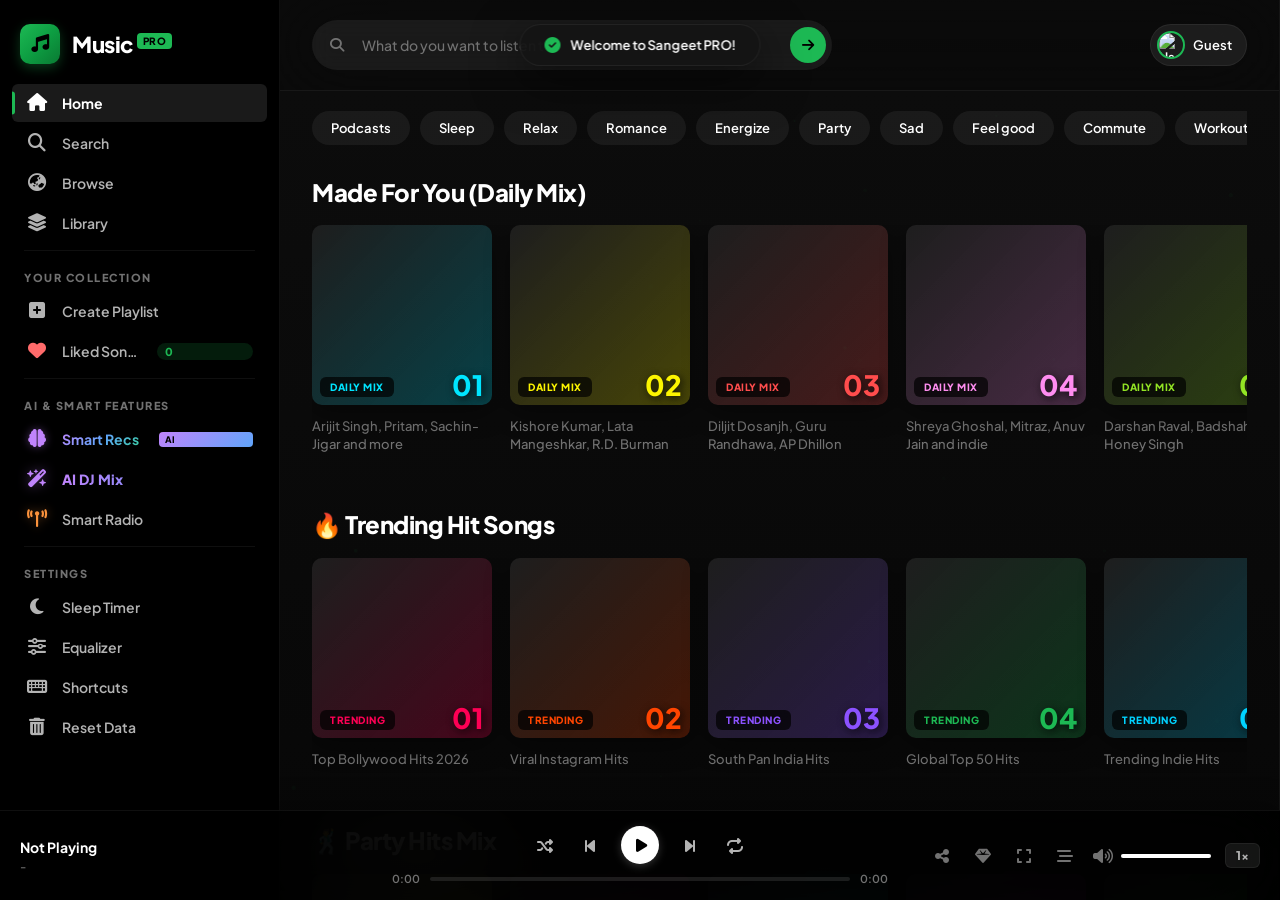
==== commit e0022a0a: "Update index.html" ====
--- a/index.html
+++ b/index.html
@@ -508,6 +508,6 @@
         <span class="toast-text">Success!</span>
     </div>
 
-    <script src="script.js"></script>
+    <script src="script.js" defer></script>
 </body>
 </html>
--- a/style.css
+++ b/style.css
@@ -2109,3 +2109,254 @@
         display: none;
     }
 }
+
+/* ============================================
+   ADDITIONAL STYLES FOR RESTRUCTURED APP
+   ============================================ */
+
+/* Hidden title - no inline style needed */
+.hidden-title { display: none; }
+
+/* Sidebar mini player hidden by default */
+#sidebar-mini-player { display: none; }
+
+/* Sleep timer badge hidden by default */
+#sleep-timer-badge { display: none; }
+
+/* Sleep timer active hidden by default */
+#sleep-timer-active { display: none; }
+
+/* Add to playlist button hidden by default */
+#add-pl-btn { display: none; }
+
+/* Volume fill default width */
+#vol-fill { width: 100%; }
+
+/* Liked heart icon color */
+.liked-heart-icon { color: #ff6b6b; }
+
+/* Profile name edit button */
+.profile-name-edit-btn {
+    background: none;
+    border: 1px solid rgba(255,255,255,0.15);
+    color: var(--text-secondary);
+    padding: 6px 16px;
+    border-radius: var(--radius-full);
+    font-size: 12px;
+    font-weight: 700;
+    cursor: pointer;
+    transition: all var(--transition-fast);
+    margin-bottom: 12px;
+    display: inline-flex;
+    align-items: center;
+    gap: 6px;
+}
+.profile-name-edit-btn:hover {
+    background: rgba(255,255,255,0.08);
+    color: #fff;
+    border-color: var(--primary);
+}
+.profile-name-edit-btn i { font-size: 11px; }
+
+/* Profile upload button - camera icon for photo upload */
+.profile-edit-btn i.fa-camera { font-size: 12px; }
+
+/* Modal full width button helper */
+.modal-full-btn { width: 100%; }
+
+/* Modal spacing helpers */
+.sleep-cancel-btn { margin-top: 15px; }
+.sleep-close-btns { margin-top: 15px; }
+.eq-close-btns { margin-top: 15px; }
+.shortcuts-close-btns { margin-top: 15px; }
+.share-close-btns { margin-top: 15px; }
+
+/* Play icon margin for immersive player */
+.imm-play-icon { margin-left: 4px; }
+
+/* Play icon margin for bottom player */
+.play-icon { margin-left: 3px; }
+
+/* Profile photo circular avatar in topbar */
+.user-profile img.profile-uploaded {
+    border-color: var(--primary);
+    box-shadow: 0 0 8px rgba(29, 185, 84, 0.3);
+}
+
+/* Empty playlist default message */
+.empty-playlist-message {
+    color: var(--text-muted);
+    font-size: 14px;
+    padding: 20px;
+    text-align: center;
+}
+
+.empty-playlist-message i {
+    font-size: 48px;
+    color: var(--text-muted);
+    margin-bottom: 12px;
+    display: block;
+    opacity: 0.5;
+}
+
+.empty-playlist-message p {
+    margin-top: 8px;
+    font-size: 13px;
+}
+
+/* Language grid cards - no inline styles */
+.language-grid {
+    display: grid;
+    grid-template-columns: repeat(auto-fill, minmax(200px, 1fr));
+    gap: 20px;
+    padding-bottom: 40px;
+}
+
+.language-card {
+    border-radius: 12px;
+    height: 120px;
+    display: flex;
+    align-items: center;
+    justify-content: center;
+    cursor: pointer;
+    transition: transform 0.3s, box-shadow 0.3s;
+    box-shadow: 0 10px 20px rgba(0,0,0,0.2);
+    will-change: transform;
+}
+
+.language-card:hover {
+    transform: scale(1.05);
+    box-shadow: 0 15px 25px rgba(0,0,0,0.4);
+}
+
+.language-card h3 {
+    color: #000;
+    font-size: 24px;
+    font-weight: 800;
+    text-shadow: 0 2px 5px rgba(255,255,255,0.5);
+}
+
+/* Page header - no inline styles */
+.page-header {
+    display: flex;
+    gap: 24px;
+    margin-bottom: 30px;
+    align-items: flex-end;
+    flex-wrap: wrap;
+}
+
+.page-header-title {
+    font-size: 50px;
+    font-weight: 900;
+    margin: 8px 0 15px 0;
+    color: #fff;
+    text-shadow: 0 4px 15px rgba(0,0,0,0.5);
+    display: block;
+    letter-spacing: -1px;
+}
+
+/* Back to Home Button */
+.back-to-home-btn {
+    display: inline-flex;
+    align-items: center;
+    gap: 10px;
+    background: rgba(255, 255, 255, 0.07);
+    border: none;
+    color: #fff;
+    font-size: 14px;
+    font-weight: 700;
+    padding: 10px 22px;
+    border-radius: 50px;
+    cursor: pointer;
+    margin-bottom: 24px;
+    transition: all 0.25s ease;
+    font-family: inherit;
+    letter-spacing: 0.3px;
+}
+
+.back-to-home-btn:hover {
+    background: rgba(29, 185, 84, 0.2);
+    color: var(--primary-color, #1db954);
+    transform: translateX(-4px);
+}
+
+.back-to-home-btn i {
+    font-size: 16px;
+    transition: transform 0.25s ease;
+}
+
+.back-to-home-btn:hover i {
+    transform: translateX(-3px);
+}
+
+/* Playlist View Header (no inline styles) */
+.playlist-view-header {
+    display: flex;
+    gap: 24px;
+    margin-bottom: 30px;
+    align-items: flex-end;
+    flex-wrap: wrap;
+}
+
+.playlist-view-cover {
+    width: 220px;
+    height: 220px;
+    border-radius: 12px;
+    box-shadow: 0 20px 40px rgba(0,0,0,0.6);
+    object-fit: cover;
+}
+
+.playlist-view-info {
+    flex: 1;
+}
+
+.playlist-view-meta {
+    color: var(--text-muted);
+    font-size: 15px;
+    font-weight: 500;
+}
+
+.playlist-view-actions {
+    margin-top: 25px;
+    display: flex;
+    gap: 15px;
+    align-items: center;
+}
+
+.playlist-play-all-btn {
+    width: 60px;
+    height: 60px;
+    border-radius: 50%;
+    background: var(--primary-color, #1db954);
+    border: none;
+    font-size: 22px;
+    cursor: pointer;
+    color: #000;
+    box-shadow: 0 8px 25px rgba(29, 185, 84, 0.4);
+    display: flex;
+    justify-content: center;
+    align-items: center;
+    transition: 0.3s;
+    will-change: transform;
+}
+
+.playlist-play-all-btn:hover {
+    transform: scale(1.06);
+    box-shadow: 0 12px 30px rgba(29, 185, 84, 0.5);
+}
+
+.playlist-play-icon {
+    margin-left: 4px;
+}
+
+@media (max-width: 768px) {
+    .playlist-view-cover {
+        width: 160px;
+        height: 160px;
+    }
+    .back-to-home-btn {
+        font-size: 13px;
+        padding: 8px 18px;
+        margin-bottom: 18px;
+    }
+}
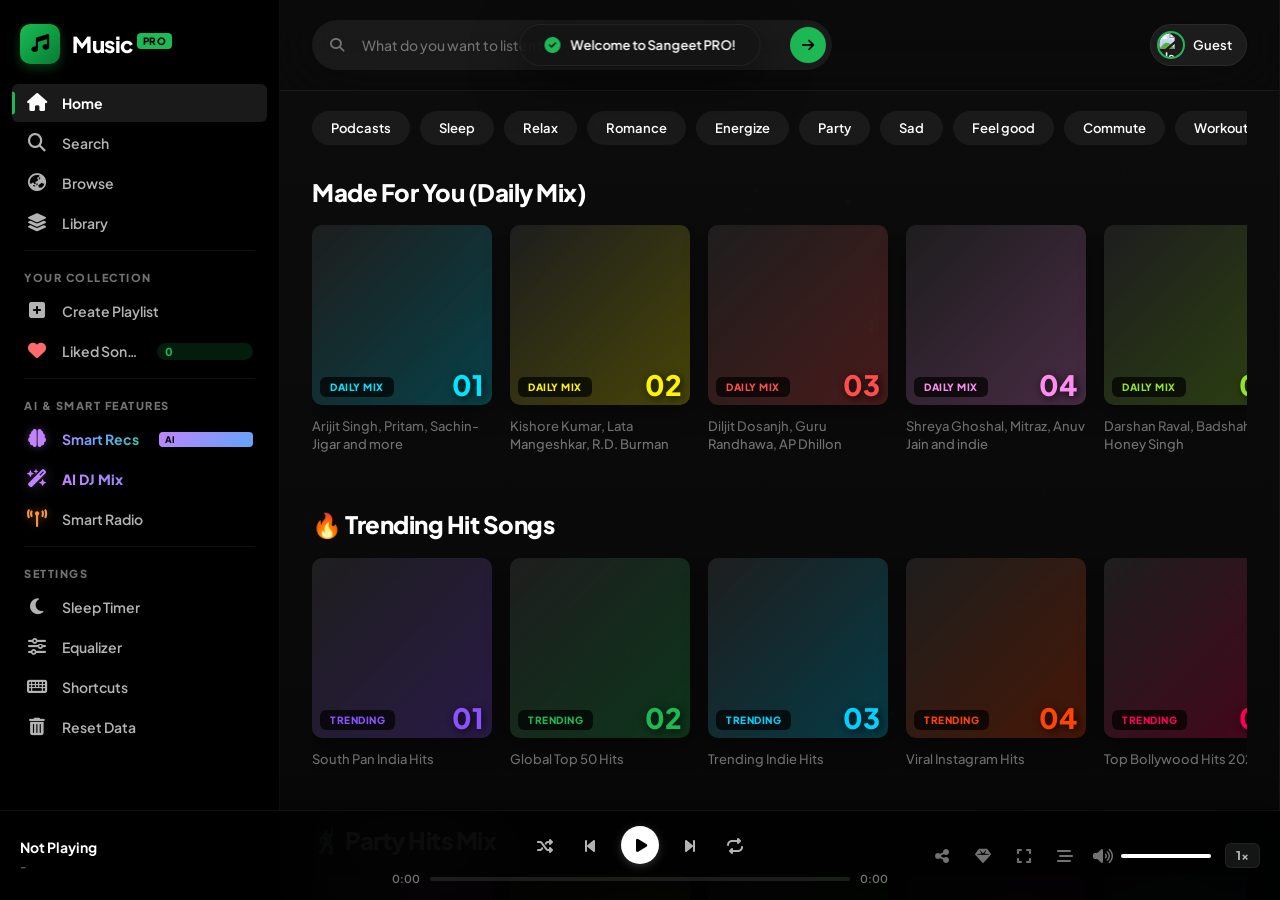
==== commit 444c70be: "Add files via upload" ====
--- a/index.html
+++ b/index.html
@@ -1,21 +1,30 @@
-<!DOCTYPE html>
-<html lang="en">
-<head>
-    <meta charset="UTF-8">
-    <meta name="viewport" content="width=device-width, initial-scale=1.0, maximum-scale=1.0, user-scalable=no, viewport-fit=cover">
-    <meta name="theme-color" content="#000000">
-    <meta name="apple-mobile-web-app-capable" content="yes">
-    <meta name="apple-mobile-web-app-status-bar-style" content="black-translucent">
-    <title>Sangeet - Premium Music Experience</title>
-
-    <!-- PWA Manifest -->
-    <link rel="manifest" id="manifest-placeholder">
-
-    <link href="https://cdnjs.cloudflare.com/ajax/libs/font-awesome/6.5.0/css/all.min.css" rel="stylesheet">
-    <link rel="stylesheet" href="style.css">
-</head>
-<body>
-
+<!DOCTYPE html>
+<html lang="en">
+<head>
+    <meta charset="UTF-8">
+    <meta name="viewport" content="width=device-width, initial-scale=1.0, maximum-scale=1.0, user-scalable=no, viewport-fit=cover">
+    <meta name="theme-color" content="#000000">
+    <meta name="apple-mobile-web-app-capable" content="yes">
+    <meta name="apple-mobile-web-app-status-bar-style" content="black-translucent">
+    <title>Sangeet - Premium Music Experience</title>
+
+    <!-- Generated from partials/layout via tools/build-index.ps1 -->
+    <!-- PWA Manifest -->
+    <link rel="manifest" id="manifest-placeholder">
+
+    <link href="https://cdnjs.cloudflare.com/ajax/libs/font-awesome/6.5.0/css/all.min.css" rel="stylesheet">
+    <link rel="stylesheet" href="styles/base.css">
+    <link rel="stylesheet" href="styles/sidebar.css">
+    <link rel="stylesheet" href="styles/main-content.css">
+    <link rel="stylesheet" href="styles/browse-sections.css">
+    <link rel="stylesheet" href="styles/player.css">
+    <link rel="stylesheet" href="styles/modals.css">
+    <link rel="stylesheet" href="styles/responsive.css">
+    <link rel="stylesheet" href="styles/recommendations.css">
+    <link rel="stylesheet" href="styles/utilities.css">
+</head>
+<body>
+
     <!-- Ambient Particles Background -->
     <canvas id="particles-canvas"></canvas>
 
@@ -24,6 +33,7 @@
 
     <!-- Hidden file input for profile photo upload -->
     <input type="file" id="profile-photo-input" accept="image/*" hidden>
+
 
     <!-- ========== SIDEBAR ========== -->
     <div class="sidebar" id="sidebar">
@@ -128,6 +138,7 @@
         </div>
     </div>
 
+
     <!-- ========== MAIN CONTENT ========== -->
     <div class="main-content" id="main-content">
         <div class="bg-blur" id="bg-blur"></div>
@@ -158,6 +169,7 @@
         <div class="category-pills" id="category-pills"></div>
 
         <h1 id="page-title" class="hidden-title">Welcome</h1>
+
 
         <!-- ===== MODALS ===== -->
 
@@ -324,14 +336,22 @@
                     <img id="modal-profile-img" src="" alt="Profile">
                     <button class="profile-edit-btn" id="profile-upload-btn" title="Upload Photo"><i class="fas fa-camera"></i></button>
                 </div>
-                <div class="profile-details">
-                    <h2 id="modal-profile-name">Music Lover</h2>
-                    <button class="profile-name-edit-btn" onclick="editProfileName()"><i class="fas fa-pen"></i> Edit Name</button>
-                    <div class="pro-badge"><i class="fas fa-crown"></i> Premium Member</div>
-                    <div class="profile-stats">
-                        <div class="stat-card">
-                            <i class="fas fa-heart"></i>
-                            <h3 id="stat-likes">0</h3>
+                <div class="profile-details">
+                    <h2 id="modal-profile-name">Music Lover</h2>
+                    <p class="profile-auth-email" id="profile-auth-email">Not signed in</p>
+                    <button class="profile-name-edit-btn" onclick="editProfileName()"><i class="fas fa-pen"></i> Edit Name</button>
+                    <div class="profile-auth-block">
+                        <div class="profile-auth-status" id="profile-auth-status">Google login not connected</div>
+                        <div class="google-signin-slot" id="google-signin-slot"></div>
+                        <button class="profile-logout-btn" id="google-logout-btn" onclick="signOutGoogle()" type="button">
+                            <i class="fas fa-right-from-bracket"></i> Sign Out
+                        </button>
+                    </div>
+                    <div class="pro-badge"><i class="fas fa-crown"></i> Premium Member</div>
+                    <div class="profile-stats">
+                        <div class="stat-card">
+                            <i class="fas fa-heart"></i>
+                            <h3 id="stat-likes">0</h3>
                             <p>Liked</p>
                         </div>
                         <div class="stat-card">
@@ -366,9 +386,11 @@
             </div>
         </div>
 
+
         <!-- Main Results Area -->
         <div id="results"></div>
     </div>
+
 
     <!-- ========== QUEUE PANEL ========== -->
     <div class="queue-panel" id="queue-panel">
@@ -379,6 +401,7 @@
         <div class="queue-now-playing-label">Now Playing</div>
         <div id="queue-list"></div>
     </div>
+
 
     <!-- ========== IMMERSIVE PLAYER ========== -->
     <div class="immersive-player" id="immersive-player">
@@ -446,6 +469,7 @@
         </div>
     </div>
 
+
     <!-- ========== BOTTOM PLAYER ========== -->
     <div class="bottom-player" id="bottom-player-area">
         <div class="now-playing" title="Open Full Screen" onclick="toggleImmersivePlayer();">
@@ -502,12 +526,25 @@
         </div>
     </div>
 
+
     <!-- Toast Notification -->
     <div id="toast" class="toast">
         <i class="fas fa-check-circle toast-icon"></i>
         <span class="toast-text">Success!</span>
     </div>
-
-    <script src="script.js" defer></script>
-</body>
-</html>
+
+
+    <script src="https://accounts.google.com/gsi/client" async defer></script>
+    <script src="scripts/config/google-auth-config.js" defer></script>
+    <script src="scripts/core/smart-engine.js" defer></script>
+    <script src="scripts/core/app-state.js" defer></script>
+    <script src="scripts/features/recommendations.js" defer></script>
+    <script src="scripts/features/bootstrap-session.js" defer></script>
+    <script src="scripts/features/discovery.js" defer></script>
+    <script src="scripts/features/audio-effects.js" defer></script>
+    <script src="scripts/features/player-core.js" defer></script>
+    <script src="scripts/features/library-playlists.js" defer></script>
+    <script src="scripts/features/player-ui.js" defer></script>
+    <script src="scripts/features/modals-and-profile.js" defer></script>
+</body>
+</html>
--- a/styles/base.css
+++ b/styles/base.css
@@ -0,0 +1,103 @@
+@import url('https://fonts.googleapis.com/css2?family=Plus+Jakarta+Sans:wght@400;500;600;700;800;900&display=swap');
+
+:root {
+    --primary: #1db954;
+    --primary-hover: #1ed760;
+    --primary-glow: rgba(29, 185, 84, 0.4);
+    --primary-dim: rgba(29, 185, 84, 0.15);
+    --accent-gradient: linear-gradient(135deg, #1db954 0%, #0d9e42 50%, #0a7a33 100%);
+    --accent-gradient-2: linear-gradient(135deg, #667eea 0%, #764ba2 100%);
+    --accent-gradient-3: linear-gradient(135deg, #f093fb 0%, #f5576c 100%);
+    
+    --bg-base: #000000;
+    --bg-surface: #0a0a0a;
+    --bg-elevated: #121212;
+    --bg-card: rgba(255, 255, 255, 0.04);
+    --bg-card-hover: rgba(255, 255, 255, 0.08);
+    --glass: rgba(15, 15, 15, 0.75);
+    --glass-border: rgba(255, 255, 255, 0.06);
+    --glass-strong: rgba(20, 20, 20, 0.9);
+    
+    --text-primary: #ffffff;
+    --text-secondary: #b3b3b3;
+    --text-muted: #727272;
+    
+    --danger: #e74c3c;
+    --warning: #f39c12;
+    
+    --sidebar-width: 280px;
+    --player-height: 90px;
+    --topbar-height: 80px;
+    
+    --radius-sm: 6px;
+    --radius-md: 10px;
+    --radius-lg: 16px;
+    --radius-xl: 24px;
+    --radius-full: 9999px;
+    
+    --shadow-sm: 0 2px 8px rgba(0,0,0,0.3);
+    --shadow-md: 0 8px 24px rgba(0,0,0,0.4);
+    --shadow-lg: 0 16px 48px rgba(0,0,0,0.5);
+    --shadow-glow: 0 0 30px rgba(29, 185, 84, 0.3);
+    
+    --transition-fast: 0.15s ease;
+    --transition-normal: 0.25s ease;
+    --transition-smooth: 0.4s cubic-bezier(0.25, 0.8, 0.25, 1);
+}
+
+/* ============================================
+   BASE & RESET
+   ============================================ */
+* {
+    margin: 0; padding: 0; box-sizing: border-box;
+    font-family: 'Plus Jakarta Sans', -apple-system, BlinkMacSystemFont, sans-serif;
+    outline: none;
+    -webkit-tap-highlight-color: transparent;
+}
+
+::-webkit-scrollbar { width: 6px; height: 6px; }
+::-webkit-scrollbar-track { background: transparent; }
+::-webkit-scrollbar-thumb { background: rgba(255,255,255,0.12); border-radius: 10px; }
+::-webkit-scrollbar-thumb:hover { background: rgba(255,255,255,0.25); }
+
+::selection { background: var(--primary); color: #000; }
+
+body {
+    background: var(--bg-base);
+    color: var(--text-primary);
+    display: flex;
+    height: 100vh;
+    height: 100dvh;
+    overflow: hidden;
+    -webkit-font-smoothing: antialiased;
+    -moz-osx-font-smoothing: grayscale;
+    overscroll-behavior: none;
+}
+
+/* Particles Background */
+#particles-canvas {
+    position: fixed; top: 0; left: 0; width: 100%; height: 100%;
+    z-index: -2; pointer-events: none; opacity: 0.3;
+}
+
+/* Animated Background Blur */
+.bg-blur {
+    position: fixed; top: 0; left: 0; width: 100vw; height: 100vh; height: 100dvh;
+    background-size: cover; background-position: center;
+    filter: blur(120px) brightness(0.2) saturate(1.8);
+    z-index: -1;
+    transition: background-image 1.5s ease-out;
+    pointer-events: none; opacity: 0.7;
+    transform: scale(1.4) translateZ(0);
+    will-change: background-image;
+}
+
+/* Mobile Overlay */
+#mobile-overlay {
+    display: none; position: fixed; top: 0; left: 0; width: 100%; height: 100dvh;
+    background: rgba(0,0,0,0.6); z-index: 1999;
+    backdrop-filter: blur(8px); -webkit-backdrop-filter: blur(8px);
+    opacity: 0; transition: opacity 0.3s ease;
+}
+#mobile-overlay.visible { opacity: 1; }
+
--- a/styles/sidebar.css
+++ b/styles/sidebar.css
@@ -0,0 +1,151 @@
+/* ============================================
+   SIDEBAR
+   ============================================ */
+.sidebar {
+    width: var(--sidebar-width);
+    flex-shrink: 0;
+    background: rgba(0,0,0,0.5);
+    backdrop-filter: blur(20px); -webkit-backdrop-filter: blur(20px);
+    display: flex; flex-direction: column;
+    border-right: 1px solid var(--glass-border);
+    z-index: 2000;
+    transition: transform var(--transition-smooth);
+    overflow-y: auto; overflow-x: hidden;
+    padding-bottom: calc(var(--player-height) + 20px);
+}
+
+.sidebar-logo {
+    display: flex; align-items: center; gap: 12px;
+    padding: 24px 20px 20px;
+    flex-shrink: 0;
+}
+.logo-icon {
+    width: 40px; height: 40px;
+    background: var(--accent-gradient);
+    border-radius: var(--radius-md);
+    display: flex; align-items: center; justify-content: center;
+    font-size: 18px; color: #000;
+    box-shadow: 0 4px 12px rgba(29, 185, 84, 0.3);
+}
+.sidebar-logo h2 {
+    font-size: 22px; font-weight: 900; color: #fff;
+    letter-spacing: -0.5px;
+}
+.logo-pro {
+    font-size: 10px; font-weight: 800;
+    background: var(--primary);
+    color: #000;
+    padding: 2px 6px;
+    border-radius: 4px;
+    margin-left: 4px;
+    vertical-align: super;
+    letter-spacing: 0.5px;
+}
+
+.sidebar-nav {
+    flex: 1; padding: 0 12px;
+}
+
+.nav-section { margin-bottom: 4px; }
+
+.nav-label {
+    color: var(--text-muted);
+    font-size: 11px; font-weight: 800;
+    text-transform: uppercase;
+    letter-spacing: 1.5px;
+    padding: 12px 12px 8px;
+}
+
+.menu-item {
+    color: var(--text-secondary);
+    font-size: 14px;
+    cursor: pointer; font-weight: 600;
+    transition: all var(--transition-fast);
+    padding: 10px 14px;
+    border-radius: var(--radius-sm);
+    display: flex; align-items: center; gap: 14px;
+    position: relative;
+    margin-bottom: 2px;
+}
+.menu-item i { font-size: 18px; width: 22px; text-align: center; transition: var(--transition-fast); flex-shrink: 0; }
+.menu-item span { flex: 1; white-space: nowrap; overflow: hidden; text-overflow: ellipsis; }
+.menu-item:hover { color: #fff; background: rgba(255,255,255,0.08); }
+.menu-item.active {
+    color: #fff;
+    background: rgba(255,255,255,0.1);
+    font-weight: 700;
+}
+.menu-item.active::before {
+    content: '';
+    position: absolute; left: 0; top: 50%; transform: translateY(-50%);
+    width: 3px; height: 60%;
+    background: var(--primary);
+    border-radius: 0 3px 3px 0;
+}
+
+.badge {
+    background: var(--primary-dim);
+    color: var(--primary);
+    font-size: 11px; font-weight: 800;
+    padding: 2px 8px;
+    border-radius: var(--radius-full);
+    margin-left: auto;
+}
+.sleep-badge { background: rgba(147, 51, 234, 0.2); color: #a78bfa; }
+
+.ai-menu-item i { color: #c084fc; text-shadow: 0 0 12px rgba(192, 132, 252, 0.4); }
+.ai-text-gradient {
+    background: linear-gradient(90deg, #c084fc, #818cf8, #22d3ee);
+    -webkit-background-clip: text; background-clip: text;
+    -webkit-text-fill-color: transparent;
+    font-weight: 800;
+}
+.radio-menu-item i { color: #fb923c; text-shadow: 0 0 10px rgba(251, 146, 60, 0.4); }
+.danger-item:hover { color: var(--danger) !important; }
+.danger-item:hover i { color: var(--danger) !important; }
+
+.menu-divider { height: 1px; background: var(--glass-border); margin: 8px 12px; flex-shrink: 0; }
+.mobile-only-menu { display: none; }
+
+/* Sidebar Footer - Mini Now Playing */
+.sidebar-footer { flex-shrink: 0; padding: 12px; margin-top: auto; }
+.sidebar-now-playing {
+    display: flex; align-items: center; gap: 10px;
+    padding: 10px 12px;
+    background: rgba(255,255,255,0.05);
+    border-radius: var(--radius-md);
+    border: 1px solid var(--glass-border);
+}
+.sidebar-now-playing img {
+    width: 36px; height: 36px; border-radius: var(--radius-sm);
+    object-fit: cover;
+}
+.sidebar-np-info {
+    flex: 1; overflow: hidden;
+    display: flex; flex-direction: column;
+}
+.sidebar-np-info span:first-child {
+    font-size: 12px; font-weight: 700; color: #fff;
+    white-space: nowrap; overflow: hidden; text-overflow: ellipsis;
+}
+.sidebar-np-info span:last-child {
+    font-size: 11px; color: var(--text-muted);
+    white-space: nowrap; overflow: hidden; text-overflow: ellipsis;
+}
+.sidebar-np-eq {
+    display: flex; align-items: flex-end; gap: 2px; height: 16px;
+}
+.eq-bar {
+    width: 3px; background: var(--primary);
+    border-radius: 2px;
+    animation: eqBounce 0.8s ease-in-out infinite alternate;
+}
+.eq-bar:nth-child(1) { height: 8px; animation-delay: 0s; }
+.eq-bar:nth-child(2) { height: 14px; animation-delay: 0.2s; }
+.eq-bar:nth-child(3) { height: 10px; animation-delay: 0.4s; }
+
+@keyframes eqBounce {
+    0% { height: 4px; }
+    100% { height: 16px; }
+}
+
--- a/styles/main-content.css
+++ b/styles/main-content.css
@@ -0,0 +1,124 @@
+/* ============================================
+   MAIN CONTENT
+   ============================================ */
+.main-content {
+    flex: 1;
+    padding: 0 32px calc(var(--player-height) + 30px) 32px;
+    overflow-y: auto;
+    background: linear-gradient(180deg, rgba(25,25,25,0.5) 0%, rgba(10,10,10,0.7) 100%);
+    position: relative; z-index: 1;
+    scroll-behavior: smooth;
+}
+
+/* ============================================
+   TOPBAR
+   ============================================ */
+.topbar {
+    display: flex; justify-content: space-between; align-items: center;
+    flex-wrap: wrap; gap: 14px;
+    position: sticky; top: 0; z-index: 105;
+    background: rgba(10, 10, 10, 0.75);
+    backdrop-filter: blur(40px); -webkit-backdrop-filter: blur(40px);
+    padding: 20px 32px;
+    margin: 0 -32px 20px -32px;
+    border-bottom: 1px solid var(--glass-border);
+    transition: background 0.3s ease;
+}
+.topbar.scrolled { background: rgba(10, 10, 10, 0.95); }
+
+#mobile-menu-btn { display: none; color: #fff; font-size: 22px; cursor: pointer; transition: var(--transition-fast); }
+#mobile-menu-btn:hover { color: var(--primary); }
+
+.topbar-right {
+    display: flex; align-items: center; gap: 12px;
+    order: 2; margin-left: auto;
+}
+
+.search-container { position: relative; flex: 1; max-width: 520px; }
+.search-box {
+    display: flex; align-items: center; gap: 10px;
+    background: rgba(255,255,255,0.07);
+    backdrop-filter: blur(10px);
+    padding: 4px 4px 4px 16px;
+    border-radius: var(--radius-full);
+    border: 2px solid transparent;
+    transition: all var(--transition-normal);
+    width: 100%;
+}
+.search-icon { color: var(--text-muted); font-size: 14px; }
+.search-box:focus-within {
+    border-color: var(--primary);
+    background: rgba(255,255,255,0.1);
+    box-shadow: 0 0 0 4px rgba(29, 185, 84, 0.1);
+}
+.search-box input {
+    padding: 10px 8px; flex: 1;
+    border: none; background: transparent;
+    color: white; font-size: 14px; font-weight: 500;
+    min-width: 0;
+}
+.search-box input::placeholder { color: var(--text-muted); }
+.search-btn {
+    width: 36px; height: 36px;
+    background: var(--primary);
+    color: #000; border: none;
+    border-radius: 50%;
+    font-size: 14px; font-weight: 700;
+    cursor: pointer;
+    transition: all var(--transition-fast);
+    display: flex; align-items: center; justify-content: center;
+    flex-shrink: 0;
+}
+.search-btn:hover { transform: scale(1.08); background: var(--primary-hover); box-shadow: var(--shadow-glow); }
+
+.search-dropdown {
+    position: absolute; top: calc(100% + 8px); left: 0; width: 100%;
+    background: var(--glass-strong);
+    backdrop-filter: blur(30px); -webkit-backdrop-filter: blur(30px);
+    border: 1px solid var(--glass-border);
+    border-radius: var(--radius-lg);
+    box-shadow: var(--shadow-lg);
+    z-index: 100; display: none;
+    flex-direction: column; overflow: hidden;
+    padding: 6px 0;
+}
+.search-dropdown.active { display: flex; }
+.search-history-item {
+    padding: 11px 18px;
+    display: flex; align-items: center; gap: 12px;
+    color: var(--text-secondary); cursor: pointer;
+    transition: var(--transition-fast);
+    font-weight: 500; font-size: 13px;
+}
+.search-history-item:hover { background: rgba(255,255,255,0.08); color: #fff; }
+.search-history-item i { font-size: 14px; width: 18px; text-align: center; color: var(--text-muted); }
+
+/* User Profile */
+.user-profile {
+    background: rgba(255,255,255,0.08);
+    padding: 6px 14px 6px 6px;
+    border-radius: var(--radius-full);
+    display: flex; align-items: center;
+    cursor: pointer; gap: 8px;
+    transition: all var(--transition-fast);
+    font-weight: 600; font-size: 13px;
+    border: 1px solid var(--glass-border);
+}
+.user-profile:hover { background: rgba(255,255,255,0.14); transform: scale(1.02); }
+.user-profile img {
+    width: 28px; height: 28px; border-radius: 50%;
+    border: 2px solid var(--primary);
+    object-fit: cover;
+}
+
+/* PWA Install Button */
+#install-btn {
+    display: none;
+    background: rgba(255,255,255,0.1);
+    color: #fff; border: 1px solid var(--glass-border);
+    padding: 8px 16px; border-radius: var(--radius-full);
+    font-weight: 700; font-size: 12px;
+    cursor: pointer; transition: all var(--transition-fast);
+}
+#install-btn:hover { background: var(--primary); color: #000; border-color: var(--primary); }
+
--- a/styles/browse-sections.css
+++ b/styles/browse-sections.css
@@ -0,0 +1,281 @@
+/* ============================================
+   CATEGORY PILLS
+   ============================================ */
+.category-pills {
+    display: flex; gap: 10px;
+    margin-bottom: 24px;
+    overflow-x: auto;
+    padding-bottom: 8px;
+    scroll-snap-type: x mandatory;
+}
+.category-pills::-webkit-scrollbar { display: none; }
+.pill {
+    scroll-snap-align: start;
+    padding: 8px 18px;
+    background: rgba(255,255,255,0.06);
+    border-radius: var(--radius-full);
+    color: #fff; font-size: 13px; font-weight: 600;
+    cursor: pointer;
+    transition: all var(--transition-fast);
+    white-space: nowrap;
+    border: 1px solid transparent;
+}
+.pill:hover { background: rgba(255,255,255,0.12); transform: translateY(-2px); }
+.pill.active { background: #fff; color: #000; font-weight: 700; }
+
+/* ============================================
+   SCROLL BUTTONS (PC ONLY)
+   ============================================ */
+.scroll-wrapper { position: relative; width: 100%; display: flex; align-items: center; }
+.scroll-btn {
+    position: absolute; top: 50%; transform: translateY(-50%);
+    width: 40px; height: 40px; border-radius: 50%;
+    background: rgba(0, 0, 0, 0.85); color: white;
+    border: 1px solid rgba(255,255,255,0.1);
+    font-size: 16px; cursor: pointer; z-index: 10;
+    display: flex; align-items: center; justify-content: center;
+    opacity: 0; transition: all var(--transition-fast);
+    box-shadow: var(--shadow-md);
+    backdrop-filter: blur(5px);
+}
+.scroll-wrapper:hover .scroll-btn { opacity: 1; }
+.scroll-btn:hover { background: var(--primary); color: #000; transform: translateY(-50%) scale(1.1); }
+.scroll-left { left: -12px; }
+.scroll-right { right: -12px; }
+
+/* ============================================
+   SECTION HEADERS
+   ============================================ */
+.section-title {
+    font-size: 24px; font-weight: 800; color: #fff;
+    letter-spacing: -0.5px; margin-bottom: 20px;
+    display: flex; align-items: center; gap: 10px;
+}
+
+/* ============================================
+   QUICK PICKS
+   ============================================ */
+.quick-picks-section { margin-bottom: 40px; }
+.quick-picks-header { display: flex; align-items: center; gap: 14px; margin-bottom: 18px; }
+.quick-picks-header img {
+    width: 42px; height: 42px; border-radius: 50%;
+    object-fit: cover; border: 2px solid rgba(255,255,255,0.1);
+}
+.quick-picks-header h2 { font-size: 24px; font-weight: 800; color: #fff; letter-spacing: -0.5px; }
+.quick-picks-wrapper { overflow-x: auto; padding-bottom: 12px; scroll-behavior: smooth; scroll-snap-type: x mandatory; width: 100%; }
+.quick-picks-wrapper::-webkit-scrollbar { display: none; }
+.quick-picks-grid {
+    display: grid; grid-template-rows: repeat(4, 1fr);
+    grid-auto-flow: column; gap: 8px 20px; padding-right: 20px;
+}
+.quick-pick-item {
+    scroll-snap-align: start;
+    display: flex; align-items: center; gap: 12px;
+    padding: 8px 12px; border-radius: var(--radius-md);
+    cursor: pointer; transition: all var(--transition-fast);
+    width: 340px;
+    background: var(--bg-card);
+    border: 1px solid transparent;
+}
+.quick-pick-item:hover {
+    background: var(--bg-card-hover);
+    border-color: var(--glass-border);
+    transform: translateX(4px);
+}
+.qp-img-wrapper {
+    position: relative; width: 48px; height: 48px;
+    flex-shrink: 0; border-radius: var(--radius-sm);
+    overflow: hidden; box-shadow: var(--shadow-sm);
+}
+.qp-img-wrapper img { width: 100%; height: 100%; object-fit: cover; transition: 0.3s; }
+.quick-pick-item:hover .qp-play-overlay { opacity: 1; }
+.qp-play-overlay {
+    position: absolute; top: 0; left: 0; width: 100%; height: 100%;
+    background: rgba(0,0,0,0.5);
+    display: flex; justify-content: center; align-items: center;
+    color: #fff; font-size: 16px; opacity: 0;
+    transition: var(--transition-fast);
+}
+.quick-pick-info { flex: 1; overflow: hidden; }
+.quick-pick-info h4 {
+    font-size: 14px; color: #fff; font-weight: 700;
+    white-space: nowrap; overflow: hidden; text-overflow: ellipsis;
+    margin-bottom: 3px;
+}
+.quick-pick-info p {
+    font-size: 12px; color: var(--text-muted);
+    white-space: nowrap; overflow: hidden; text-overflow: ellipsis;
+    font-weight: 500;
+}
+
+/* ============================================
+   DAILY MIX / MIX SECTIONS
+   ============================================ */
+.daily-mix-section { margin-bottom: 40px; }
+.daily-mix-header {
+    font-size: 24px; font-weight: 800; margin-bottom: 18px;
+    color: #fff; letter-spacing: -0.5px;
+    display: flex; align-items: center; gap: 10px;
+}
+.daily-mix-row {
+    display: flex; gap: 18px; overflow-x: auto;
+    padding-bottom: 16px; scroll-snap-type: x mandatory;
+    scroll-behavior: smooth; width: 100%;
+}
+.daily-mix-row::-webkit-scrollbar { display: none; }
+.daily-mix-card {
+    scroll-snap-align: start;
+    min-width: 180px; max-width: 180px;
+    cursor: pointer;
+    transition: transform 0.3s cubic-bezier(0.175, 0.885, 0.32, 1.275);
+    position: relative;
+}
+.daily-mix-card:hover { transform: translateY(-6px); }
+.dm-img-container {
+    width: 100%; aspect-ratio: 1/1;
+    position: relative; border-radius: var(--radius-md);
+    overflow: hidden; box-shadow: var(--shadow-md);
+    margin-bottom: 12px;
+}
+.dm-img-container img {
+    width: 100%; height: 100%; object-fit: cover;
+    transition: transform 0.4s ease;
+}
+.daily-mix-card:hover .dm-img-container img { transform: scale(1.06); }
+.dm-badges {
+    position: absolute; bottom: 8px; left: 8px; right: 8px;
+    display: flex; justify-content: space-between; align-items: flex-end; z-index: 2;
+}
+.dm-text-badge {
+    background: rgba(0,0,0,0.7);
+    backdrop-filter: blur(4px);
+    color: #fff; font-weight: 800;
+    padding: 4px 10px; font-size: 10px;
+    border-radius: var(--radius-sm);
+    text-transform: uppercase;
+    letter-spacing: 0.5px;
+}
+.dm-num-badge {
+    color: #fff; font-size: 28px; font-weight: 900;
+    line-height: 0.9;
+    text-shadow: 2px 2px 8px rgba(0,0,0,0.8);
+}
+.daily-mix-card p {
+    font-size: 13px; color: var(--text-muted);
+    line-height: 1.4; font-weight: 500;
+    display: -webkit-box; -webkit-line-clamp: 2;
+    -webkit-box-orient: vertical; overflow: hidden;
+}
+.dm-play-btn {
+    position: absolute; right: 10px; bottom: 10px;
+    width: 44px; height: 44px;
+    background: var(--primary); border-radius: 50%;
+    display: flex; justify-content: center; align-items: center;
+    color: #000; font-size: 16px;
+    opacity: 0; transform: translateY(10px);
+    transition: all 0.3s cubic-bezier(0.175, 0.885, 0.32, 1.275);
+    border: none; z-index: 3;
+    box-shadow: 0 6px 16px rgba(29, 185, 84, 0.4);
+}
+.daily-mix-card:hover .dm-play-btn { opacity: 1; transform: translateY(0); }
+
+/* ============================================
+   SINGER CIRCLES
+   ============================================ */
+.singer-card {
+    scroll-snap-align: start;
+    min-width: 150px; max-width: 150px;
+    cursor: pointer; text-align: center;
+    transition: transform 0.3s ease;
+}
+.singer-img-wrapper {
+    position: relative;
+    width: 150px; height: 150px;
+    border-radius: 50%; margin-bottom: 12px;
+    box-shadow: var(--shadow-md);
+    overflow: hidden; transition: all 0.3s ease;
+}
+.singer-card:hover .singer-img-wrapper {
+    transform: scale(1.05);
+    box-shadow: 0 12px 32px rgba(29, 185, 84, 0.35);
+    outline: 2px solid var(--primary);
+    outline-offset: 3px;
+}
+.singer-card:hover .qp-play-overlay { opacity: 1; }
+
+/* ============================================
+   PLAYLIST SECTIONS & SONG CARDS
+   ============================================ */
+.playlist-section { margin-bottom: 44px; }
+.playlist-section h2 {
+    font-size: 24px; font-weight: 800;
+    margin-bottom: 20px; color: #fff;
+    letter-spacing: -0.5px;
+    display: flex; align-items: center; gap: 10px;
+}
+.results-row {
+    display: flex; gap: 20px; overflow-x: auto;
+    padding-bottom: 24px; scroll-behavior: smooth;
+    scroll-snap-type: x mandatory; width: 100%;
+}
+.results-row::-webkit-scrollbar { display: none; }
+.results-row .song-card { scroll-snap-align: start; min-width: 190px; max-width: 190px; flex: 0 0 auto; }
+
+.song-card {
+    background: var(--bg-card);
+    padding: 16px; border-radius: var(--radius-md);
+    cursor: pointer; position: relative;
+    transition: all 0.3s cubic-bezier(0.175, 0.885, 0.32, 1.275);
+    border: 1px solid transparent;
+}
+.song-card:hover {
+    transform: translateY(-8px);
+    background: var(--bg-card-hover);
+    border-color: var(--glass-border);
+    box-shadow: var(--shadow-lg);
+}
+.song-card img {
+    width: 100%; aspect-ratio: 1/1;
+    border-radius: var(--radius-sm);
+    margin-bottom: 14px; object-fit: cover;
+    box-shadow: var(--shadow-md);
+    transition: 0.3s;
+}
+.song-card h3 {
+    font-size: 15px; margin-bottom: 4px;
+    white-space: nowrap; overflow: hidden; text-overflow: ellipsis;
+    color: #fff; font-weight: 700;
+}
+.song-card p {
+    font-size: 12px; color: var(--text-muted);
+    white-space: nowrap; overflow: hidden; text-overflow: ellipsis;
+    font-weight: 500;
+}
+.play-btn {
+    position: absolute; right: 18px; bottom: 80px;
+    width: 48px; height: 48px;
+    background: var(--primary); border-radius: 50%;
+    display: flex; justify-content: center; align-items: center;
+    color: #000; font-size: 18px;
+    opacity: 0; transform: translateY(14px);
+    transition: all 0.3s cubic-bezier(0.175, 0.885, 0.32, 1.275);
+    border: none; cursor: pointer;
+    box-shadow: 0 8px 20px rgba(29, 185, 84, 0.4);
+    z-index: 2;
+}
+.song-card:hover .play-btn { opacity: 1; transform: translateY(0); }
+
+/* Top Result Card */
+.top-result-card {
+    flex: 1; min-width: 280px; max-width: 400px;
+    background: var(--bg-card); padding: 24px;
+    border-radius: var(--radius-lg); cursor: pointer;
+    position: relative; transition: all 0.25s ease;
+    border: 1px solid transparent;
+}
+.top-result-card:hover {
+    background: var(--bg-card-hover);
+    border-color: var(--glass-border);
+}
+.top-result-card .play-btn { bottom: 24px; right: 24px; width: 52px; height: 52px; }
+
--- a/styles/player.css
+++ b/styles/player.css
@@ -0,0 +1,449 @@
+/* ============================================
+   VERTICAL SONG LIST
+   ============================================ */
+.song-list-container { display: flex; flex-direction: column; width: 100%; }
+.song-list-row {
+    display: flex; align-items: center;
+    padding: 10px 14px; border-radius: var(--radius-sm);
+    transition: all var(--transition-fast);
+    cursor: pointer; gap: 14px;
+    border: 1px solid transparent;
+}
+.song-list-row:hover { background: rgba(255,255,255,0.06); }
+.song-list-row.active {
+    background: var(--primary-dim);
+    border-color: rgba(29, 185, 84, 0.15);
+}
+.song-list-row img {
+    width: 48px; height: 48px; border-radius: var(--radius-sm);
+    object-fit: cover; box-shadow: var(--shadow-sm);
+}
+.song-list-info { flex: 1; overflow: hidden; }
+.song-list-info h4 {
+    font-size: 15px; margin-bottom: 3px;
+    white-space: nowrap; overflow: hidden; text-overflow: ellipsis;
+    font-weight: 700; transition: color var(--transition-fast);
+}
+.song-list-info p {
+    font-size: 12px; color: var(--text-muted);
+    white-space: nowrap; overflow: hidden; text-overflow: ellipsis;
+    font-weight: 500;
+}
+
+/* ============================================
+   QUEUE PANEL
+   ============================================ */
+.queue-panel {
+    width: 0; height: calc(100vh - var(--player-height));
+    background: rgba(8,8,8,0.85);
+    backdrop-filter: blur(30px); -webkit-backdrop-filter: blur(30px);
+    border-left: 1px solid var(--glass-border);
+    z-index: 10;
+    transition: width var(--transition-smooth), padding var(--transition-smooth);
+    overflow-y: auto; overflow-x: hidden;
+    padding: 0; flex-shrink: 0;
+}
+.queue-panel.open { width: 340px; padding: 24px; }
+.queue-header {
+    display: flex; justify-content: space-between;
+    align-items: center; margin-bottom: 8px; white-space: nowrap;
+}
+.queue-header h2 { font-size: 18px; font-weight: 800; display: flex; align-items: center; gap: 8px; }
+.queue-header h2 i { font-size: 16px; color: var(--primary); }
+.close-queue-btn {
+    background: rgba(255,255,255,0.08); border: none;
+    color: #fff; cursor: pointer; font-size: 14px;
+    width: 32px; height: 32px; border-radius: 50%;
+    display: flex; align-items: center; justify-content: center;
+    transition: var(--transition-fast);
+}
+.close-queue-btn:hover { background: rgba(255,255,255,0.15); }
+
+.queue-now-playing-label {
+    font-size: 11px; font-weight: 800; color: var(--text-muted);
+    text-transform: uppercase; letter-spacing: 1.5px;
+    padding: 12px 0 8px;
+}
+
+.queue-item {
+    display: flex; align-items: center; gap: 12px;
+    padding: 8px 10px; border-radius: var(--radius-sm);
+    cursor: pointer; transition: all var(--transition-fast);
+    margin-bottom: 4px; border: 1px solid transparent;
+}
+.queue-item:hover { background: rgba(255,255,255,0.06); }
+.queue-item.active-queue {
+    background: var(--primary-dim);
+    border-color: rgba(29, 185, 84, 0.15);
+}
+.queue-item img {
+    width: 42px; height: 42px; border-radius: var(--radius-sm);
+    object-fit: cover; box-shadow: var(--shadow-sm);
+}
+.queue-item-info { flex: 1; overflow: hidden; }
+.queue-item-info h4 {
+    font-size: 13px; font-weight: 700;
+    white-space: nowrap; overflow: hidden; text-overflow: ellipsis;
+    margin-bottom: 2px;
+}
+.queue-item-info p {
+    font-size: 11px; color: var(--text-muted);
+    white-space: nowrap; overflow: hidden; text-overflow: ellipsis;
+}
+
+/* ============================================
+   MOBILE/DESKTOP HELPERS
+   ============================================ */
+.mobile-only { display: none; }
+.mobile-only-flex { display: none; }
+
+/* ============================================
+   IMMERSIVE FULL SCREEN PLAYER (DESKTOP)
+   ============================================ */
+.immersive-player {
+    position: fixed; top: 100dvh; left: 0;
+    width: 100%; height: calc(100dvh - var(--player-height));
+    background: rgba(0, 0, 0, 0.96);
+    z-index: 2500;
+    transition: transform 0.5s cubic-bezier(0.25, 0.8, 0.25, 1);
+    display: flex; flex-direction: row;
+    overflow: hidden; transform: translateY(0);
+}
+.immersive-player.open {
+    transform: translateY(calc(-100dvh + var(--player-height)));
+    top: calc(100dvh - var(--player-height));
+}
+
+.immersive-left { flex: 1; position: relative; overflow: hidden; display: flex; flex-direction: column; }
+.immersive-bg {
+    position: absolute; top: 0; left: 0; width: 100%; height: 100%;
+    background-size: cover; background-position: center;
+    filter: blur(30px) brightness(0.25) saturate(1.5);
+    z-index: 1;
+    transform: scale(1.15) translateZ(0);
+    transition: background-image 0.6s ease;
+}
+.immersive-content {
+    position: relative; z-index: 2; flex: 1;
+    display: flex; flex-direction: column;
+    padding: 40px; justify-content: space-between;
+}
+.immersive-header {
+    display: flex; justify-content: space-between; align-items: center;
+    color: var(--text-secondary);
+    font-size: 13px; font-weight: 700;
+    letter-spacing: 2px; text-transform: uppercase;
+    margin-bottom: 20px;
+}
+.imm-brand { display: flex; align-items: center; gap: 8px; }
+.immersive-share-btn {
+    background: rgba(255,255,255,0.1); border: none;
+    color: #fff; cursor: pointer; font-size: 16px;
+    width: 40px; height: 40px; border-radius: 50%;
+    display: flex; align-items: center; justify-content: center;
+    transition: var(--transition-fast);
+}
+.immersive-share-btn:hover { background: rgba(255,255,255,0.2); }
+
+.live-badge {
+    display: inline-flex; align-items: center; gap: 4px;
+    background: rgba(239, 68, 68, 0.2);
+    color: #ef4444;
+    padding: 3px 10px;
+    border-radius: var(--radius-full);
+    font-size: 10px; font-weight: 800;
+}
+.live-dot {
+    width: 6px; height: 6px;
+    background: #ef4444; border-radius: 50%;
+    animation: livePulse 1.5s ease-in-out infinite;
+}
+@keyframes livePulse { 0%, 100% { opacity: 1; } 50% { opacity: 0.3; } }
+
+.visualizer-canvas {
+    position: absolute; bottom: 0; left: 0;
+    width: 100%; height: 200px;
+    z-index: 1; pointer-events: none; opacity: 0.35;
+    mask-image: linear-gradient(to top, black 30%, transparent);
+    -webkit-mask-image: linear-gradient(to top, black 30%, transparent);
+    display: block;
+}
+
+.immersive-bottom-section { display: flex; flex-direction: column; margin-top: auto; }
+.immersive-song-info {
+    display: flex; align-items: center; gap: 18px; padding-top: 20px;
+}
+.desktop-only-img {
+    width: 64px; height: 64px; border-radius: var(--radius-md);
+    box-shadow: var(--shadow-lg); object-fit: cover;
+}
+.immersive-song-details { flex: 1; overflow: hidden; }
+.immersive-song-details h2 {
+    font-size: 24px; color: #fff; margin-bottom: 4px;
+    font-weight: 800; letter-spacing: -0.5px;
+    white-space: nowrap; overflow: hidden; text-overflow: ellipsis;
+}
+.immersive-song-details p {
+    font-size: 15px; color: var(--text-secondary);
+    font-weight: 600;
+    white-space: nowrap; overflow: hidden; text-overflow: ellipsis;
+}
+.imm-action-btns { display: flex; gap: 8px; }
+.imm-action-btns .action-btn { font-size: 20px; padding: 8px; }
+
+.immersive-right {
+    width: 340px;
+    background: rgba(0,0,0,0.6);
+    backdrop-filter: blur(20px); -webkit-backdrop-filter: blur(20px);
+    border-left: 1px solid var(--glass-border);
+    display: flex; flex-direction: column;
+    padding: 24px 18px; z-index: 2; flex-shrink: 0;
+}
+.immersive-right h3 {
+    color: #fff; font-size: 16px; font-weight: 800;
+    margin-bottom: 16px;
+    display: flex; align-items: center; gap: 8px;
+}
+.immersive-right h3 i { font-size: 14px; color: var(--primary); }
+.immersive-queue-list { flex: 1; overflow-y: auto; }
+.immersive-queue-list::-webkit-scrollbar { width: 4px; }
+
+.immersive-close-btn {
+    background: rgba(255,255,255,0.08); border: none;
+    color: #fff; cursor: pointer; font-size: 18px;
+    width: 42px; height: 42px; border-radius: 50%;
+    transition: var(--transition-fast);
+    display: flex; justify-content: center; align-items: center;
+    backdrop-filter: blur(5px);
+}
+.immersive-close-btn:hover { background: rgba(255,255,255,0.15); transform: scale(1.08); }
+
+/* ============================================
+   BOTTOM PLAYER (DESKTOP)
+   ============================================ */
+.bottom-player {
+    position: fixed; bottom: 0; left: 0; width: 100%;
+    height: var(--player-height);
+    background: rgba(0,0,0,0.88);
+    backdrop-filter: blur(40px); -webkit-backdrop-filter: blur(40px);
+    border-top: 1px solid var(--glass-border);
+    display: flex; align-items: center;
+    padding: 0 20px; justify-content: space-between;
+    z-index: 2600;
+    box-shadow: 0 -4px 24px rgba(0,0,0,0.4);
+}
+
+.now-playing {
+    display: flex; align-items: center; gap: 14px;
+    width: 30%; min-width: 200px; cursor: pointer;
+}
+.now-playing img {
+    width: 52px; height: 52px; border-radius: var(--radius-sm);
+    display: none; object-fit: cover;
+    box-shadow: var(--shadow-sm);
+    transition: transform 0.3s ease;
+}
+.now-playing:hover img { transform: scale(1.05); }
+.song-info { display: flex; flex-direction: column; overflow: hidden; pointer-events: none; }
+.song-info h4 {
+    font-size: 14px; color: #fff; margin-bottom: 3px;
+    white-space: nowrap; overflow: hidden; text-overflow: ellipsis;
+    font-weight: 700;
+}
+.song-info p {
+    font-size: 12px; color: var(--text-muted);
+    white-space: nowrap; overflow: hidden; text-overflow: ellipsis;
+    font-weight: 500;
+}
+.np-actions { display: flex; align-items: center; gap: 4px; margin-left: 8px; }
+
+.like-btn, .download-btn {
+    background: none; border: none;
+    color: var(--text-muted); cursor: pointer;
+    font-size: 16px; transition: all var(--transition-fast);
+    padding: 8px; display: none;
+    border-radius: 50%;
+}
+.like-btn:hover, .download-btn:hover { color: #fff; background: rgba(255,255,255,0.08); }
+.like-btn.active { color: var(--primary); }
+.download-btn.active { color: var(--primary); }
+
+/* Player Controls */
+.player-controls {
+    width: 40%; max-width: 600px;
+    display: flex; flex-direction: column;
+    align-items: center; gap: 8px;
+}
+.control-btns { display: flex; align-items: center; gap: 20px; }
+.ctrl-icon {
+    background: none; border: none;
+    color: var(--text-secondary); font-size: 16px;
+    cursor: pointer; transition: all var(--transition-fast);
+    padding: 6px; border-radius: 50%;
+}
+.ctrl-icon:hover { color: #fff; transform: scale(1.1); }
+.ctrl-icon.active { color: var(--primary); }
+.main-play-btn {
+    width: 38px; height: 38px;
+    background: #fff; color: #000;
+    border-radius: 50%; font-size: 15px;
+    display: flex; justify-content: center; align-items: center;
+    border: none; cursor: pointer;
+    transition: all var(--transition-fast);
+    box-shadow: 0 2px 8px rgba(255,255,255,0.2);
+}
+.main-play-btn:hover { transform: scale(1.06); }
+.main-play-btn:active { transform: scale(0.95); }
+
+.progress-area {
+    display: flex; align-items: center; width: 100%;
+    gap: 10px; color: var(--text-muted);
+    font-size: 11px; font-weight: 600;
+}
+
+.slider-container {
+    position: relative; width: 100%; height: 4px;
+    background: rgba(255,255,255,0.1);
+    border-radius: var(--radius-full);
+    cursor: pointer; display: flex; align-items: center;
+    transition: height var(--transition-fast);
+}
+.slider-container:hover { height: 6px; }
+.slider-fill {
+    position: absolute; left: 0; top: 0; height: 100%;
+    background: #fff; border-radius: var(--radius-full);
+    width: 0%; pointer-events: none;
+    transition: background var(--transition-fast);
+}
+.slider-container:hover .slider-fill { background: var(--primary); }
+.slider-thumb {
+    position: absolute; left: 0%;
+    width: 12px; height: 12px;
+    background: #fff; border-radius: 50%;
+    transform: translate(-50%, 0);
+    opacity: 0; transition: opacity var(--transition-fast);
+    pointer-events: none;
+}
+.slider-container:hover .slider-thumb { opacity: 1; }
+input[type="range"] {
+    position: absolute; width: 100%; height: 100%;
+    opacity: 0; cursor: pointer; margin: 0;
+}
+
+.extra-controls {
+    width: 30%; display: flex; justify-content: flex-end;
+    align-items: center; gap: 14px; min-width: 200px;
+}
+.volume-area {
+    display: flex; align-items: center; gap: 8px;
+    color: var(--text-muted);
+}
+.vol-slider { width: 90px; }
+.volume-area i { cursor: pointer; transition: var(--transition-fast); font-size: 16px; }
+.volume-area i:hover { color: #fff; }
+
+.action-btn {
+    background: none; border: none;
+    color: var(--text-muted); cursor: pointer;
+    font-size: 16px; transition: all var(--transition-fast);
+    position: relative; padding: 6px;
+    border-radius: 50%;
+}
+.action-btn:hover { color: #fff; transform: scale(1.1); }
+.action-btn.active { color: var(--primary); }
+
+#mode-4d-btn { display: none; }
+#mode-4d-btn.active {
+    color: #22d3ee;
+    text-shadow: 0 0 12px rgba(34, 211, 238, 0.5);
+    animation: pulse3D 1.5s infinite alternate;
+}
+@keyframes pulse3D {
+    0% { transform: scale(1); }
+    100% { transform: scale(1.1); color: #a78bfa; }
+}
+
+#mode-hd-btn.active {
+    color: #fbbf24;
+    text-shadow: 0 0 12px rgba(251, 191, 36, 0.5);
+    animation: hdGlow 2s ease-in-out infinite;
+}
+@keyframes hdGlow {
+    0%, 100% { transform: translateY(0); }
+    50% { transform: translateY(-2px); filter: brightness(1.3); }
+}
+
+/* Playback Speed */
+.playback-speed {
+    background: rgba(255,255,255,0.08);
+    color: var(--text-secondary);
+    padding: 4px 10px; border-radius: var(--radius-sm);
+    font-size: 12px; font-weight: 800;
+    cursor: pointer; transition: all var(--transition-fast);
+    border: 1px solid var(--glass-border);
+    user-select: none;
+}
+.playback-speed:hover { color: #fff; background: rgba(255,255,255,0.12); }
+
+/* ============================================
+   TOAST NOTIFICATION
+   ============================================ */
+.toast {
+    position: fixed; top: 24px; left: 50%;
+    transform: translateX(-50%) translateY(-20px);
+    background: var(--glass-strong);
+    backdrop-filter: blur(20px); -webkit-backdrop-filter: blur(20px);
+    border: 1px solid var(--glass-border);
+    color: white;
+    padding: 12px 24px; border-radius: var(--radius-full);
+    font-weight: 600; font-size: 13px;
+    box-shadow: var(--shadow-lg);
+    z-index: 5000; opacity: 0; pointer-events: none;
+    transition: all 0.35s cubic-bezier(0.175, 0.885, 0.32, 1.275);
+    display: flex; align-items: center; gap: 10px;
+    max-width: 90vw;
+}
+.toast.show { opacity: 1; transform: translateX(-50%) translateY(0); }
+.toast-icon { color: var(--primary); font-size: 16px; }
+.toast-text { white-space: nowrap; overflow: hidden; text-overflow: ellipsis; }
+
+/* ============================================
+   LOADER & SKELETON
+   ============================================ */
+.loader {
+    border: 3px solid rgba(255,255,255,0.08);
+    border-left-color: var(--primary);
+    border-radius: 50%;
+    width: 40px; height: 40px;
+    animation: spin 0.8s linear infinite;
+    margin: 50px auto;
+}
+@keyframes spin { 0% { transform: rotate(0deg); } 100% { transform: rotate(360deg); } }
+
+/* Skeleton Loading */
+.skeleton {
+    background: linear-gradient(90deg, rgba(255,255,255,0.04) 25%, rgba(255,255,255,0.08) 50%, rgba(255,255,255,0.04) 75%);
+    background-size: 200% 100%;
+    animation: shimmer 1.5s infinite;
+    border-radius: var(--radius-sm);
+}
+@keyframes shimmer { 0% { background-position: 200% 0; } 100% { background-position: -200% 0; } }
+
+/* AI Loader */
+.ai-loader-container {
+    display: flex; flex-direction: column;
+    align-items: center; justify-content: center;
+    height: 300px; width: 100%;
+}
+.ai-brain {
+    font-size: 56px; color: #c084fc;
+    text-shadow: 0 0 20px rgba(192, 132, 252, 0.5), 0 0 40px rgba(192, 132, 252, 0.3);
+    animation: brainPulse 1.5s ease-in-out infinite;
+    margin-bottom: 20px;
+}
+@keyframes brainPulse {
+    0%, 100% { transform: scale(1); opacity: 0.8; }
+    50% { transform: scale(1.08); opacity: 1; }
+}
+.ai-text { color: #fff; font-size: 16px; font-weight: 700; letter-spacing: 0.5px; }
+
--- a/styles/modals.css
+++ b/styles/modals.css
@@ -0,0 +1,370 @@
+/* ============================================
+   MODALS
+   ============================================ */
+.modal-overlay {
+    display: none; position: fixed;
+    top: 0; left: 0; width: 100%; height: 100dvh;
+    background: rgba(0,0,0,0.7);
+    backdrop-filter: blur(8px); -webkit-backdrop-filter: blur(8px);
+    z-index: 9999;
+    justify-content: center; align-items: center;
+    padding: 20px;
+    animation: modalFadeIn 0.25s ease;
+}
+@keyframes modalFadeIn { from { opacity: 0; } to { opacity: 1; } }
+
+.glass-modal {
+    background: var(--glass-strong);
+    backdrop-filter: blur(30px); -webkit-backdrop-filter: blur(30px);
+    border-radius: var(--radius-xl);
+    padding: 28px;
+    width: 100%; max-width: 380px;
+    text-align: center;
+    border: 1px solid var(--glass-border);
+    box-shadow: var(--shadow-lg);
+    animation: modalSlideUp 0.3s ease;
+}
+@keyframes modalSlideUp { from { transform: translateY(20px); opacity: 0; } to { transform: translateY(0); opacity: 1; } }
+
+.modal-icon-wrap {
+    width: 56px; height: 56px;
+    background: var(--primary-dim);
+    border-radius: var(--radius-lg);
+    display: flex; align-items: center; justify-content: center;
+    margin: 0 auto 16px;
+    font-size: 24px; color: var(--primary);
+}
+.modal-icon-wrap.gradient-bg { background: var(--accent-gradient); color: #000; }
+.modal-icon-wrap.danger-icon { background: rgba(231, 76, 60, 0.15); color: var(--danger); }
+.modal-icon-wrap.sleep-icon { background: rgba(147, 51, 234, 0.15); color: #a78bfa; }
+.modal-icon-wrap.eq-icon { background: rgba(59, 130, 246, 0.15); color: #60a5fa; }
+
+.glass-modal h3 {
+    color: #fff; font-size: 20px; font-weight: 800;
+    margin-bottom: 10px; letter-spacing: -0.3px;
+}
+.glass-modal p {
+    color: var(--text-secondary); font-size: 13px;
+    line-height: 1.6; margin-bottom: 20px;
+}
+
+.modal-input {
+    width: 100%; padding: 12px 16px;
+    border-radius: var(--radius-md);
+    border: 2px solid rgba(255,255,255,0.1);
+    background: rgba(0,0,0,0.4);
+    color: #fff; font-family: inherit;
+    font-size: 14px; font-weight: 500;
+    margin-bottom: 20px;
+    transition: border-color var(--transition-fast);
+}
+.modal-input:focus { border-color: var(--primary); }
+.modal-input::placeholder { color: var(--text-muted); }
+
+.modal-btns { display: flex; gap: 10px; justify-content: center; }
+.modal-btns button {
+    padding: 10px 20px; border-radius: var(--radius-full);
+    border: none; font-weight: 700; font-size: 13px;
+    cursor: pointer; transition: all var(--transition-fast);
+    flex: 1;
+}
+.btn-primary {
+    background: var(--primary); color: #000;
+    display: flex; align-items: center; justify-content: center; gap: 6px;
+}
+.btn-primary:hover { background: var(--primary-hover); transform: scale(1.02); box-shadow: var(--shadow-glow); }
+.btn-secondary { background: rgba(255,255,255,0.08); color: #fff; }
+.btn-secondary:hover { background: rgba(255,255,255,0.14); }
+.btn-danger { background: var(--danger); color: #fff; display: flex; align-items: center; justify-content: center; gap: 6px; }
+.btn-danger:hover { background: #c0392b; }
+
+/* Playlist Select */
+.playlist-select-list { max-height: 200px; overflow-y: auto; text-align: left; margin-bottom: 16px; }
+.playlist-select-item {
+    padding: 12px 14px;
+    background: rgba(255,255,255,0.04);
+    margin-bottom: 6px;
+    border-radius: var(--radius-sm);
+    cursor: pointer; transition: all var(--transition-fast);
+    color: #fff; font-weight: 600; font-size: 14px;
+    border: 1px solid transparent;
+}
+.playlist-select-item:hover {
+    background: rgba(255,255,255,0.08);
+    border-color: var(--primary);
+    padding-left: 18px;
+}
+
+/* Sleep Timer */
+.sleep-timer-options {
+    display: grid; grid-template-columns: repeat(3, 1fr);
+    gap: 8px; margin-bottom: 8px;
+}
+.sleep-option {
+    padding: 12px;
+    background: rgba(255,255,255,0.05);
+    border-radius: var(--radius-md);
+    cursor: pointer; transition: all var(--transition-fast);
+    font-weight: 700; font-size: 14px; color: #fff;
+    border: 1px solid transparent;
+}
+.sleep-option:hover { background: rgba(147, 51, 234, 0.15); border-color: #a78bfa; color: #a78bfa; }
+.sleep-countdown {
+    display: flex; align-items: center; justify-content: center;
+    gap: 10px; font-size: 32px; font-weight: 900;
+    color: #a78bfa; padding: 20px;
+}
+.sleep-countdown i { font-size: 24px; opacity: 0.6; }
+
+/* Equalizer Modal */
+.eq-modal { max-width: 420px; }
+.eq-presets {
+    display: flex; gap: 6px; flex-wrap: wrap;
+    justify-content: center; margin-bottom: 20px;
+}
+.eq-preset {
+    padding: 6px 14px;
+    background: rgba(255,255,255,0.06);
+    border: 1px solid transparent;
+    border-radius: var(--radius-full);
+    color: var(--text-secondary);
+    font-size: 12px; font-weight: 700;
+    cursor: pointer; transition: all var(--transition-fast);
+}
+.eq-preset:hover { color: #fff; background: rgba(255,255,255,0.1); }
+.eq-preset.active { background: var(--primary-dim); color: var(--primary); border-color: var(--primary); }
+
+.eq-sliders { margin-bottom: 20px; }
+.eq-slider-group {
+    display: flex; align-items: center; gap: 12px;
+    padding: 10px 0;
+}
+.eq-slider-group label {
+    width: 50px; font-size: 13px; font-weight: 700;
+    color: var(--text-secondary); text-align: right;
+}
+.eq-slider-group input[type="range"] {
+    position: relative; opacity: 1;
+    -webkit-appearance: none; appearance: none;
+    width: 100%; height: 4px;
+    background: rgba(255,255,255,0.1);
+    border-radius: var(--radius-full);
+    cursor: pointer; flex: 1;
+}
+.eq-slider-group input[type="range"]::-webkit-slider-thumb {
+    -webkit-appearance: none; appearance: none;
+    width: 16px; height: 16px;
+    border-radius: 50%; background: #fff;
+    cursor: pointer; box-shadow: 0 2px 6px rgba(0,0,0,0.3);
+}
+.eq-slider-group span {
+    width: 50px; font-size: 12px; font-weight: 700;
+    color: var(--text-muted); text-align: left;
+}
+
+.eq-extra-controls { border-top: 1px solid var(--glass-border); padding-top: 16px; }
+.eq-toggle-row {
+    display: flex; align-items: center; justify-content: space-between;
+    padding: 8px 0; color: #fff; font-size: 14px; font-weight: 600;
+}
+.eq-toggle-row span { display: flex; align-items: center; gap: 8px; }
+.eq-toggle-row i { color: var(--text-muted); }
+
+/* Toggle Switch */
+.toggle-switch {
+    position: relative; display: inline-block;
+    width: 44px; height: 24px;
+}
+.toggle-switch input { opacity: 0; width: 0; height: 0; }
+.toggle-slider {
+    position: absolute; cursor: pointer;
+    top: 0; left: 0; right: 0; bottom: 0;
+    background: rgba(255,255,255,0.1);
+    border-radius: var(--radius-full);
+    transition: var(--transition-normal);
+}
+.toggle-slider::before {
+    content: '';
+    position: absolute; height: 18px; width: 18px;
+    left: 3px; bottom: 3px;
+    background: #fff; border-radius: 50%;
+    transition: var(--transition-normal);
+}
+.toggle-switch input:checked + .toggle-slider { background: var(--primary); }
+.toggle-switch input:checked + .toggle-slider::before { transform: translateX(20px); }
+
+/* Keyboard Shortcuts */
+.shortcuts-list { text-align: left; margin-bottom: 8px; }
+.shortcut-row {
+    display: flex; align-items: center; justify-content: space-between;
+    padding: 10px 0;
+    border-bottom: 1px solid rgba(255,255,255,0.04);
+    font-size: 13px; color: var(--text-secondary);
+}
+.shortcut-row:last-child { border-bottom: none; }
+kbd {
+    background: rgba(255,255,255,0.08);
+    border: 1px solid rgba(255,255,255,0.1);
+    border-radius: var(--radius-sm);
+    padding: 4px 10px; font-size: 12px;
+    font-weight: 700; color: #fff;
+    font-family: inherit;
+    min-width: 36px; text-align: center;
+}
+
+/* Profile Modal */
+.profile-modal-content { padding: 0; overflow: hidden; max-width: 380px; }
+.profile-banner {
+    height: 100px;
+    background: var(--accent-gradient);
+    position: relative;
+}
+.profile-close-btn {
+    position: absolute; top: 12px; right: 12px;
+    background: rgba(0,0,0,0.3);
+    backdrop-filter: blur(4px);
+    border: none; color: white;
+    width: 30px; height: 30px; border-radius: 50%;
+    cursor: pointer; transition: var(--transition-fast);
+    display: flex; align-items: center; justify-content: center;
+    font-size: 12px;
+}
+.profile-close-btn:hover { background: rgba(0,0,0,0.5); }
+
+.profile-avatar-wrap {
+    position: relative; margin-top: -48px;
+    text-align: center; z-index: 2;
+}
+.profile-avatar-wrap img {
+    width: 96px; height: 96px; border-radius: 50%;
+    border: 4px solid var(--bg-elevated);
+    object-fit: cover;
+    box-shadow: 0 8px 24px rgba(0,0,0,0.5);
+}
+.profile-edit-btn {
+    position: absolute; bottom: 2px; right: calc(50% - 48px);
+    background: #fff; border: none;
+    width: 28px; height: 28px; border-radius: 50%;
+    color: #000; cursor: pointer; font-size: 11px;
+    box-shadow: var(--shadow-sm);
+    display: flex; align-items: center; justify-content: center;
+    transition: transform var(--transition-fast);
+}
+.profile-edit-btn:hover { transform: scale(1.1); }
+
+.profile-details { padding: 12px 24px 24px; text-align: center; }
+.profile-details h2 {
+    color: #fff; font-size: 22px; font-weight: 900;
+    margin-bottom: 8px;
+}
+.profile-auth-email {
+    color: var(--text-secondary);
+    font-size: 13px;
+    margin-bottom: 12px;
+    word-break: break-word;
+}
+.profile-auth-block {
+    display: flex;
+    flex-direction: column;
+    gap: 10px;
+    margin-bottom: 16px;
+    align-items: center;
+}
+.profile-auth-status {
+    color: var(--text-muted);
+    font-size: 12px;
+    font-weight: 700;
+    letter-spacing: 0.3px;
+}
+.google-signin-slot {
+    min-height: 40px;
+    width: 100%;
+    display: flex;
+    justify-content: center;
+    align-items: center;
+}
+.google-auth-note {
+    color: var(--text-muted);
+    font-size: 12px;
+    text-align: center;
+    padding: 10px 12px;
+    border-radius: var(--radius-md);
+    background: rgba(255,255,255,0.04);
+    border: 1px dashed rgba(255,255,255,0.08);
+    width: 100%;
+}
+.profile-logout-btn {
+    display: none;
+    align-items: center;
+    gap: 8px;
+    justify-content: center;
+    width: 100%;
+    border: 1px solid rgba(255,255,255,0.12);
+    background: rgba(255,255,255,0.04);
+    color: #fff;
+    border-radius: var(--radius-full);
+    padding: 10px 14px;
+    font-size: 13px;
+    font-weight: 700;
+    cursor: pointer;
+    transition: var(--transition-fast);
+}
+.profile-logout-btn:hover {
+    background: rgba(255,255,255,0.08);
+    border-color: rgba(255,255,255,0.2);
+}
+.pro-badge {
+    display: inline-flex; align-items: center; gap: 6px;
+    background: var(--primary-dim);
+    color: var(--primary);
+    padding: 4px 14px; border-radius: var(--radius-full);
+    font-size: 11px; font-weight: 800;
+    margin-bottom: 20px; text-transform: uppercase; letter-spacing: 0.5px;
+}
+.pro-badge i { color: #fbbf24; }
+.profile-stats {
+    display: flex; justify-content: space-between;
+    background: rgba(255,255,255,0.03);
+    padding: 16px 8px; border-radius: var(--radius-lg);
+    border: 1px solid var(--glass-border);
+}
+.stat-card { text-align: center; flex: 1; }
+.stat-card i { font-size: 18px; margin-bottom: 8px; }
+.stat-card:nth-child(1) i { color: #ef4444; }
+.stat-card:nth-child(2) i { color: #22d3ee; }
+.stat-card:nth-child(3) i { color: var(--primary); }
+.stat-card h3 { color: #fff; font-size: 22px; font-weight: 900; }
+.stat-card p { color: var(--text-muted); font-size: 11px; font-weight: 700; text-transform: uppercase; letter-spacing: 0.5px; margin-top: 2px; }
+
+/* Share Modal */
+.share-song-preview {
+    display: flex; align-items: center; gap: 12px;
+    background: rgba(255,255,255,0.04);
+    padding: 12px; border-radius: var(--radius-md);
+    margin-bottom: 16px; text-align: left;
+}
+.share-song-preview img {
+    width: 48px; height: 48px; border-radius: var(--radius-sm);
+    object-fit: cover;
+}
+.share-song-preview .share-info h4 {
+    font-size: 14px; font-weight: 700; color: #fff;
+    margin-bottom: 2px;
+}
+.share-song-preview .share-info p { font-size: 12px; color: var(--text-muted); }
+.share-buttons { display: flex; flex-direction: column; gap: 8px; }
+.share-btn {
+    padding: 12px 16px; border-radius: var(--radius-md);
+    border: none; font-weight: 700; font-size: 13px;
+    cursor: pointer; transition: all var(--transition-fast);
+    display: flex; align-items: center; gap: 10px;
+    color: #fff;
+}
+.share-btn.whatsapp { background: rgba(37, 211, 102, 0.15); }
+.share-btn.whatsapp:hover { background: rgba(37, 211, 102, 0.25); }
+.share-btn.twitter { background: rgba(29, 161, 242, 0.15); }
+.share-btn.twitter:hover { background: rgba(29, 161, 242, 0.25); }
+.share-btn.copy { background: rgba(255,255,255,0.06); }
+.share-btn.copy:hover { background: rgba(255,255,255,0.1); }
+.share-btn i { font-size: 18px; width: 24px; text-align: center; }
+
--- a/styles/responsive.css
+++ b/styles/responsive.css
@@ -0,0 +1,229 @@
+/* ============================================
+   MOBILE RESPONSIVE
+   ============================================ */
+@media (max-width: 768px) {
+    * {
+        -ms-overflow-style: none !important;
+        scrollbar-width: none !important;
+    }
+    *::-webkit-scrollbar {
+        display: none !important;
+        width: 0 !important; height: 0 !important;
+    }
+
+    .mobile-only { display: block !important; }
+    .mobile-only-flex { display: flex !important; }
+    .desktop-only-img { display: none !important; }
+    .mobile-only-menu { display: block !important; }
+
+    .bg-blur {
+        filter: blur(50px) brightness(0.2) saturate(1.3) !important;
+        transform: scale(1.5) translateZ(0) !important;
+    }
+
+    /* Sidebar Mobile */
+    #mobile-menu-btn { display: block; order: 1; margin-right: 12px; }
+    .sidebar {
+        position: fixed; left: 0; top: 0;
+        height: 100dvh;
+        transform: translateX(-100%);
+        width: 280px;
+        background: rgba(10,10,10,0.98) !important;
+        box-shadow: none;
+        padding-bottom: calc(70px + env(safe-area-inset-bottom));
+    }
+    .sidebar.active { transform: translateX(0); box-shadow: 10px 0 40px rgba(0,0,0,0.8); }
+    #mobile-overlay { display: block; pointer-events: none; }
+    #mobile-overlay.visible { pointer-events: auto; }
+
+    /* Main Content */
+    .main-content {
+        padding: 0 16px calc(80px + env(safe-area-inset-bottom)) 16px !important;
+    }
+
+    /* Topbar */
+    .topbar {
+        padding: 14px 16px !important;
+        margin: 0 -16px 14px -16px !important;
+        width: calc(100% + 32px) !important;
+        gap: 10px;
+    }
+    .topbar-right { order: 2; margin-left: auto; }
+    .search-container { order: 3; width: 100%; max-width: 100%; margin-top: 8px; }
+    .search-box { padding: 3px 3px 3px 14px; }
+    .search-box input { font-size: 14px; padding: 8px 6px; }
+    .search-btn { width: 34px; height: 34px; }
+    .user-profile span { display: none; }
+    #install-btn span { display: none; }
+
+    /* Scrolling sections edge-to-edge */
+    .daily-mix-row, .results-row, .quick-picks-wrapper, .category-pills {
+        margin-left: -16px !important;
+        margin-right: -16px !important;
+        padding-left: 16px !important;
+        padding-right: 16px !important;
+        width: calc(100% + 32px) !important;
+    }
+
+    .scroll-btn { display: none !important; }
+
+    /* Cards resize */
+    .daily-mix-header { font-size: 20px; }
+    .daily-mix-card { min-width: 145px; max-width: 145px; }
+    .dm-num-badge { font-size: 22px; }
+    .dm-text-badge { font-size: 9px; }
+    .singer-card { min-width: 120px !important; max-width: 120px !important; }
+    .singer-img-wrapper { width: 120px !important; height: 120px !important; }
+    .playlist-section h2 { font-size: 20px; }
+    .results-row .song-card { min-width: 145px; padding: 12px; }
+    .song-card h3 { font-size: 13px; }
+    .song-card p { font-size: 11px; }
+    .quick-pick-item { width: 280px; }
+    .song-list-row { padding: 8px 10px; gap: 10px; }
+    .song-list-row img { width: 40px; height: 40px; }
+    .song-list-info h4 { font-size: 13px; }
+
+    /* BOTTOM PLAYER - MOBILE */
+    .bottom-player {
+        height: calc(65px + env(safe-area-inset-bottom));
+        padding: 0 14px env(safe-area-inset-bottom) 14px;
+        justify-content: space-between;
+        border-radius: 0; bottom: 0;
+        width: 100%; left: 0; border: none;
+        border-top: 1px solid var(--glass-border);
+        background: rgba(15,15,15,0.92) !important;
+    }
+    .now-playing { width: auto; flex: 1; min-width: 0; padding-right: 8px; }
+    .now-playing img { width: 44px; height: 44px; border-radius: 6px; display: block !important; }
+    .song-info h4 { font-size: 13px; margin-bottom: 1px; }
+    .song-info p { font-size: 11px; }
+    .np-actions { display: none; }
+    #like-btn, #download-btn { display: none !important; }
+
+    .player-controls { width: auto; max-width: none; flex-direction: row; gap: 12px; }
+    .control-btns { gap: 12px; }
+    .ctrl-icon[title="Shuffle"], .ctrl-icon[title="Repeat"], .ctrl-icon[title="Previous"] { display: none; }
+    .ctrl-icon[title="Next"] { font-size: 20px; color: #fff; padding: 8px; }
+    .main-play-btn { width: 42px; height: 42px; font-size: 16px; background: transparent; color: #fff; box-shadow: none; }
+
+    .progress-area { position: absolute; bottom: 0; left: 0; width: 100%; height: 3px; }
+    #current-time, #total-time { display: none; }
+    .slider-container { border-radius: 0; height: 3px; margin: 0; position: absolute; bottom: 0; left: 0; width: 100%; background: rgba(255,255,255,0.15); }
+    .slider-container:hover { height: 3px; }
+    .slider-thumb { display: none !important; }
+    .slider-fill { border-radius: 0; background: var(--primary); }
+
+    .extra-controls { display: none; }
+    .queue-panel.open { width: 100%; }
+
+    /* IMMERSIVE PLAYER - MOBILE */
+    .immersive-player {
+        height: 100dvh; z-index: 4000;
+        flex-direction: column;
+        background: rgba(12,12,12,1);
+        padding-bottom: env(safe-area-inset-bottom);
+    }
+    .immersive-player.open { transform: translateY(-100dvh); top: 100dvh; }
+    .immersive-right { display: none; }
+    .immersive-content {
+        padding: calc(16px + env(safe-area-inset-top)) 20px 30px 20px;
+        justify-content: flex-start; height: 100%;
+    }
+    .immersive-header {
+        font-size: 11px; margin-bottom: 20px;
+        letter-spacing: 1px; color: #fff;
+    }
+    .immersive-close-btn {
+        position: relative; top: 0; left: 0;
+        background: transparent; font-size: 22px;
+        box-shadow: none; padding: 8px;
+    }
+
+    .immersive-mobile-art {
+        width: 100%; aspect-ratio: 1/1;
+        max-width: 82vw; margin: 8px auto 24px auto;
+        border-radius: var(--radius-lg);
+        box-shadow: 0 16px 48px rgba(0,0,0,0.7);
+        overflow: hidden;
+    }
+    .immersive-mobile-art img { width: 100%; height: 100%; object-fit: cover; }
+
+    .immersive-bottom-section {
+        margin-top: auto;
+        display: flex; flex-direction: column; gap: 20px;
+        padding-bottom: 16px; width: 100%;
+    }
+
+    .immersive-song-info {
+        flex-direction: row; align-items: center;
+        justify-content: space-between; padding-top: 0;
+    }
+    .immersive-song-details { flex: 1; text-align: left; }
+    .immersive-song-details h2 { font-size: 22px; font-weight: 800; margin-bottom: 4px; }
+    .immersive-song-details p { font-size: 14px; }
+    .imm-action-btns .action-btn { font-size: 22px; padding: 8px; }
+
+    .immersive-controls { flex-direction: column; gap: 8px; width: 100%; }
+
+    .imm-progress-area {
+        display: flex; flex-direction: column; width: 100%;
+        font-size: 11px; color: var(--text-muted); font-weight: 600;
+        margin-bottom: 4px;
+    }
+    .imm-slider-container {
+        position: relative; width: 100%; height: 4px;
+        background: rgba(255,255,255,0.15);
+        border-radius: var(--radius-full);
+        display: flex; align-items: center;
+        margin-bottom: 10px;
+    }
+    .imm-slider-fill {
+        position: absolute; left: 0; top: 0; height: 100%;
+        background: #fff; border-radius: var(--radius-full);
+        width: 0%; pointer-events: none;
+    }
+    .imm-slider-thumb {
+        position: absolute; left: 0%;
+        width: 14px; height: 14px;
+        background: #fff; border-radius: 50%;
+        transform: translate(-50%, 0);
+        pointer-events: none;
+    }
+    .imm-slider-container input {
+        position: absolute; width: 100%; height: 100%;
+        top: -14px; padding: 14px 0;
+        opacity: 0; cursor: pointer; margin: 0; z-index: 10;
+    }
+    .imm-time-row { display: flex; justify-content: space-between; width: 100%; }
+
+    .imm-control-btns {
+        display: flex; justify-content: space-between;
+        align-items: center; width: 100%;
+        padding: 0 8px; margin-bottom: 8px;
+    }
+    .imm-control-btns .ctrl-icon {
+        font-size: 26px; color: #fff;
+        background: none; border: none; padding: 12px;
+    }
+    .imm-control-btns .imm-play-btn {
+        width: 72px; height: 72px;
+        background: #fff; color: #000;
+        border-radius: 50%; font-size: 28px;
+        border: none;
+        display: flex; justify-content: center; align-items: center;
+        transition: transform 0.1s;
+        box-shadow: 0 6px 24px rgba(255,255,255,0.2);
+    }
+    .imm-control-btns .imm-play-btn:active { transform: scale(0.93); }
+
+    .visualizer-canvas { display: block !important; }
+    .immersive-share-btn { display: flex; }
+
+    /* Modals */
+    .glass-modal { max-width: 340px; padding: 24px; }
+}
+
+@media (min-width: 769px) {
+    #mobile-overlay { display: none !important; }
+}
+
--- a/styles/recommendations.css
+++ b/styles/recommendations.css
@@ -0,0 +1,461 @@
+/* ============================================
+   ANIMATIONS & SPECIAL EFFECTS
+   ============================================ */
+@keyframes fadeInUp {
+    from { opacity: 0; transform: translateY(16px); }
+    to { opacity: 1; transform: translateY(0); }
+}
+.fade-in-up { animation: fadeInUp 0.4s ease forwards; }
+
+@keyframes scaleIn {
+    from { opacity: 0; transform: scale(0.95); }
+    to { opacity: 1; transform: scale(1); }
+}
+
+/* ============================================
+   SMART RECOMMENDATION ENGINE STYLES
+   ============================================ */
+
+/* Sidebar Menu Item Styles */
+.rec-menu-item .fa-brain {
+    color: #c084fc;
+    text-shadow: 0 0 8px rgba(192, 132, 252, 0.4);
+}
+.rec-text-gradient {
+    background: linear-gradient(135deg, #c084fc, #60a5fa, #34d399);
+    -webkit-background-clip: text;
+    -webkit-text-fill-color: transparent;
+    background-clip: text;
+    font-weight: 700;
+}
+.rec-badge {
+    background: linear-gradient(135deg, #c084fc, #60a5fa) !important;
+    color: #000 !important;
+    font-weight: 800 !important;
+    font-size: 9px !important;
+    padding: 2px 6px !important;
+    border-radius: 4px !important;
+}
+
+/* Loading State */
+.rec-engine-loading {
+    display: flex;
+    flex-direction: column;
+    align-items: center;
+    justify-content: center;
+    height: 400px;
+    width: 100%;
+}
+.rec-brain-icon {
+    font-size: 64px;
+    background: linear-gradient(135deg, #c084fc, #60a5fa, #34d399);
+    -webkit-background-clip: text;
+    -webkit-text-fill-color: transparent;
+    background-clip: text;
+    animation: recBrainPulse 1.5s ease-in-out infinite;
+    margin-bottom: 24px;
+}
+@keyframes recBrainPulse {
+    0%, 100% { transform: scale(1); opacity: 0.8; filter: brightness(1); }
+    50% { transform: scale(1.1); opacity: 1; filter: brightness(1.2); }
+}
+.rec-loading-text {
+    color: #fff;
+    font-size: 18px;
+    font-weight: 700;
+    letter-spacing: 0.5px;
+    margin-bottom: 8px;
+}
+.rec-loading-subtext {
+    color: var(--text-muted);
+    font-size: 13px;
+    font-weight: 500;
+}
+
+/* Dashboard Container */
+.rec-dashboard {
+    padding-bottom: 40px;
+}
+
+/* Header Section */
+.rec-header {
+    margin-bottom: 36px;
+    padding: 32px 0 24px;
+    border-bottom: 1px solid rgba(255,255,255,0.06);
+}
+.rec-header-content {
+    display: flex;
+    flex-direction: column;
+    gap: 12px;
+}
+.rec-mood-badge {
+    display: inline-flex;
+    align-items: center;
+    gap: 8px;
+    background: rgba(255,255,255,0.06);
+    border: 1px solid var(--mood-color, #1db954);
+    color: var(--mood-color, #1db954);
+    padding: 6px 16px;
+    border-radius: var(--radius-full);
+    font-size: 12px;
+    font-weight: 700;
+    text-transform: uppercase;
+    letter-spacing: 1px;
+    width: fit-content;
+    backdrop-filter: blur(8px);
+}
+.rec-mood-badge i {
+    font-size: 14px;
+}
+.rec-title {
+    font-size: 40px;
+    font-weight: 900;
+    color: #fff;
+    letter-spacing: -1.5px;
+    line-height: 1.1;
+}
+.rec-subtitle {
+    font-size: 14px;
+    color: var(--text-secondary);
+    font-weight: 500;
+    line-height: 1.5;
+}
+
+/* Taste DNA Section */
+.rec-taste-section {
+    margin-bottom: 40px;
+}
+.rec-section-title {
+    font-size: 22px;
+    font-weight: 800;
+    color: #fff;
+    letter-spacing: -0.5px;
+    margin-bottom: 20px;
+    display: flex;
+    align-items: center;
+    gap: 10px;
+}
+.rec-section-title i {
+    color: var(--primary);
+    font-size: 18px;
+}
+
+.rec-taste-cards {
+    display: grid;
+    grid-template-columns: repeat(auto-fit, minmax(280px, 1fr));
+    gap: 16px;
+}
+
+.rec-taste-card {
+    background: var(--bg-card);
+    border: 1px solid var(--glass-border);
+    border-radius: var(--radius-lg);
+    padding: 22px;
+    backdrop-filter: blur(10px);
+    transition: all 0.3s ease;
+}
+.rec-taste-card:hover {
+    background: var(--bg-card-hover);
+    border-color: rgba(255,255,255,0.12);
+    transform: translateY(-2px);
+}
+
+.rec-taste-card-header {
+    display: flex;
+    align-items: center;
+    gap: 10px;
+    margin-bottom: 18px;
+    font-size: 15px;
+    font-weight: 700;
+    color: #fff;
+}
+.rec-taste-card-header i {
+    color: var(--primary);
+    font-size: 16px;
+}
+
+/* Genre Bars */
+.rec-genre-bars {
+    display: flex;
+    flex-direction: column;
+    gap: 12px;
+}
+.rec-genre-bar-item {
+    display: flex;
+    flex-direction: column;
+    gap: 4px;
+}
+.rec-genre-label {
+    display: flex;
+    justify-content: space-between;
+    align-items: center;
+    font-size: 12px;
+    color: var(--text-secondary);
+    font-weight: 600;
+}
+.rec-genre-bar-track {
+    width: 100%;
+    height: 6px;
+    background: rgba(255,255,255,0.06);
+    border-radius: var(--radius-full);
+    overflow: hidden;
+}
+.rec-genre-bar-fill {
+    height: 100%;
+    background: linear-gradient(90deg, var(--primary), #34d399);
+    border-radius: var(--radius-full);
+    transition: width 0.8s cubic-bezier(0.4, 0, 0.2, 1);
+    min-width: 2px;
+}
+
+/* Stat Circles */
+.rec-stat-grid {
+    display: flex;
+    justify-content: space-around;
+    margin-bottom: 16px;
+}
+.rec-stat-item {
+    display: flex;
+    flex-direction: column;
+    align-items: center;
+    gap: 8px;
+}
+.rec-stat-item p {
+    font-size: 11px;
+    color: var(--text-muted);
+    font-weight: 600;
+    text-transform: uppercase;
+    letter-spacing: 0.5px;
+}
+.rec-stat-circle {
+    width: 64px;
+    height: 64px;
+    border-radius: 50%;
+    background: conic-gradient(
+        var(--primary) 0%,
+        var(--primary) var(--progress, 50%),
+        rgba(255,255,255,0.06) var(--progress, 50%),
+        rgba(255,255,255,0.06) 100%
+    );
+    display: flex;
+    align-items: center;
+    justify-content: center;
+    position: relative;
+}
+.rec-stat-circle::before {
+    content: '';
+    width: 50px;
+    height: 50px;
+    border-radius: 50%;
+    background: var(--bg-card);
+    position: absolute;
+}
+.rec-stat-circle span {
+    position: relative;
+    z-index: 1;
+    font-size: 14px;
+    font-weight: 800;
+    color: #fff;
+}
+
+/* Mood Tags */
+.rec-mood-tags {
+    display: flex;
+    gap: 8px;
+    flex-wrap: wrap;
+}
+.rec-mood-tag {
+    background: rgba(29, 185, 84, 0.12);
+    color: var(--primary);
+    padding: 5px 14px;
+    border-radius: var(--radius-full);
+    font-size: 11px;
+    font-weight: 700;
+    text-transform: uppercase;
+    letter-spacing: 0.5px;
+    border: 1px solid rgba(29, 185, 84, 0.2);
+}
+
+/* Time Chart */
+.rec-time-chart {
+    display: flex;
+    flex-direction: column;
+    gap: 12px;
+}
+.rec-time-bar {
+    display: flex;
+    align-items: center;
+    gap: 10px;
+    font-size: 12px;
+    color: var(--text-muted);
+}
+.rec-time-bar i {
+    width: 16px;
+    text-align: center;
+    color: var(--text-secondary);
+}
+.rec-time-bar-track {
+    flex: 1;
+    height: 6px;
+    background: rgba(255,255,255,0.06);
+    border-radius: var(--radius-full);
+    overflow: hidden;
+}
+.rec-time-bar-fill {
+    height: 100%;
+    background: linear-gradient(90deg, #60a5fa, #c084fc);
+    border-radius: var(--radius-full);
+    transition: width 0.8s cubic-bezier(0.4, 0, 0.2, 1);
+    min-width: 2px;
+}
+.rec-time-bar span {
+    width: 32px;
+    text-align: right;
+    font-weight: 600;
+    font-size: 11px;
+}
+
+/* Playlist Section */
+.rec-playlist-section {
+    margin-top: 8px;
+}
+.rec-playlist-header {
+    display: flex;
+    justify-content: space-between;
+    align-items: center;
+    margin-bottom: 20px;
+    flex-wrap: wrap;
+    gap: 12px;
+}
+.rec-playlist-meta {
+    font-size: 13px;
+    color: var(--text-muted);
+    font-weight: 500;
+    margin-top: 4px;
+}
+.rec-play-all-btn {
+    display: flex;
+    align-items: center;
+    gap: 8px;
+    background: var(--primary);
+    color: #000;
+    border: none;
+    padding: 12px 28px;
+    border-radius: var(--radius-full);
+    font-size: 14px;
+    font-weight: 800;
+    cursor: pointer;
+    transition: all 0.3s ease;
+    box-shadow: 0 4px 16px rgba(29, 185, 84, 0.3);
+}
+.rec-play-all-btn:hover {
+    transform: scale(1.04);
+    box-shadow: 0 8px 24px rgba(29, 185, 84, 0.4);
+}
+.rec-play-all-btn:active {
+    transform: scale(0.97);
+}
+
+/* List Header */
+.rec-list-header {
+    display: flex;
+    align-items: center;
+    padding: 10px 15px;
+    color: var(--text-muted);
+    font-size: 12px;
+    font-weight: 700;
+    border-bottom: 1px solid rgba(255,255,255,0.06);
+    margin-bottom: 8px;
+    text-transform: uppercase;
+    letter-spacing: 0.5px;
+    gap: 14px;
+}
+.rec-col-num { width: 30px; }
+.rec-col-title { flex: 1; padding-left: 62px; }
+.rec-col-score { width: 60px; text-align: center; }
+.rec-col-type { width: 70px; text-align: center; }
+
+/* Song Row Enhancements */
+.rec-song-row {
+    position: relative;
+}
+.rec-song-row:hover .rec-match-badge {
+    transform: scale(1.05);
+}
+
+/* Match Badge */
+.rec-match-badge {
+    background: rgba(255,255,255,0.06);
+    color: var(--match-color, var(--primary));
+    padding: 4px 10px;
+    border-radius: var(--radius-full);
+    font-size: 12px;
+    font-weight: 800;
+    min-width: 48px;
+    text-align: center;
+    border: 1px solid var(--match-color, var(--primary));
+    transition: all 0.2s ease;
+    flex-shrink: 0;
+}
+
+/* Type Badge */
+.rec-type-badge {
+    display: flex;
+    align-items: center;
+    gap: 4px;
+    padding: 4px 10px;
+    border-radius: var(--radius-full);
+    font-size: 10px;
+    font-weight: 700;
+    text-transform: uppercase;
+    letter-spacing: 0.5px;
+    flex-shrink: 0;
+    min-width: 60px;
+    justify-content: center;
+}
+.rec-type-badge.rec-safe {
+    background: rgba(29, 185, 84, 0.12);
+    color: #1db954;
+    border: 1px solid rgba(29, 185, 84, 0.2);
+}
+.rec-type-badge.rec-discovery {
+    background: rgba(96, 165, 250, 0.12);
+    color: #60a5fa;
+    border: 1px solid rgba(96, 165, 250, 0.2);
+}
+.rec-type-badge i {
+    font-size: 10px;
+}
+
+/* Mobile Responsive for Rec Dashboard */
+@media (max-width: 768px) {
+    .rec-title {
+        font-size: 28px;
+    }
+    .rec-taste-cards {
+        grid-template-columns: 1fr;
+    }
+    .rec-playlist-header {
+        flex-direction: column;
+        align-items: flex-start;
+    }
+    .rec-play-all-btn {
+        width: 100%;
+        justify-content: center;
+    }
+    .rec-col-score,
+    .rec-col-type {
+        display: none;
+    }
+    .rec-col-title {
+        padding-left: 0;
+    }
+    .rec-list-header {
+        display: none;
+    }
+    .rec-match-badge,
+    .rec-type-badge {
+        display: none;
+    }
+}
+
--- a/styles/utilities.css
+++ b/styles/utilities.css
@@ -0,0 +1,254 @@
+/* ============================================
+   ADDITIONAL STYLES FOR RESTRUCTURED APP
+   ============================================ */
+
+/* Hidden title - no inline style needed */
+.hidden-title { display: none; }
+
+/* Sidebar mini player hidden by default */
+#sidebar-mini-player { display: none; }
+
+/* Sleep timer badge hidden by default */
+#sleep-timer-badge { display: none; }
+
+/* Sleep timer active hidden by default */
+#sleep-timer-active { display: none; }
+
+/* Add to playlist button hidden by default */
+#add-pl-btn { display: none; }
+
+/* Volume fill default width */
+#vol-fill { width: 100%; }
+
+/* Liked heart icon color */
+.liked-heart-icon { color: #ff6b6b; }
+
+/* Profile name edit button */
+.profile-name-edit-btn {
+    background: none;
+    border: 1px solid rgba(255,255,255,0.15);
+    color: var(--text-secondary);
+    padding: 6px 16px;
+    border-radius: var(--radius-full);
+    font-size: 12px;
+    font-weight: 700;
+    cursor: pointer;
+    transition: all var(--transition-fast);
+    margin-bottom: 12px;
+    display: inline-flex;
+    align-items: center;
+    gap: 6px;
+}
+.profile-name-edit-btn:hover {
+    background: rgba(255,255,255,0.08);
+    color: #fff;
+    border-color: var(--primary);
+}
+.profile-name-edit-btn i { font-size: 11px; }
+.profile-name-edit-btn.hidden-action,
+.profile-edit-btn.hidden-action {
+    display: none !important;
+}
+
+/* Profile upload button - camera icon for photo upload */
+.profile-edit-btn i.fa-camera { font-size: 12px; }
+
+/* Modal full width button helper */
+.modal-full-btn { width: 100%; }
+
+/* Modal spacing helpers */
+.sleep-cancel-btn { margin-top: 15px; }
+.sleep-close-btns { margin-top: 15px; }
+.eq-close-btns { margin-top: 15px; }
+.shortcuts-close-btns { margin-top: 15px; }
+.share-close-btns { margin-top: 15px; }
+
+/* Play icon margin for immersive player */
+.imm-play-icon { margin-left: 4px; }
+
+/* Play icon margin for bottom player */
+.play-icon { margin-left: 3px; }
+
+/* Profile photo circular avatar in topbar */
+.user-profile img.profile-uploaded {
+    border-color: var(--primary);
+    box-shadow: 0 0 8px rgba(29, 185, 84, 0.3);
+}
+
+/* Empty playlist default message */
+.empty-playlist-message {
+    color: var(--text-muted);
+    font-size: 14px;
+    padding: 20px;
+    text-align: center;
+}
+
+.empty-playlist-message i {
+    font-size: 48px;
+    color: var(--text-muted);
+    margin-bottom: 12px;
+    display: block;
+    opacity: 0.5;
+}
+
+.empty-playlist-message p {
+    margin-top: 8px;
+    font-size: 13px;
+}
+
+/* Language grid cards - no inline styles */
+.language-grid {
+    display: grid;
+    grid-template-columns: repeat(auto-fill, minmax(200px, 1fr));
+    gap: 20px;
+    padding-bottom: 40px;
+}
+
+.language-card {
+    border-radius: 12px;
+    height: 120px;
+    display: flex;
+    align-items: center;
+    justify-content: center;
+    cursor: pointer;
+    transition: transform 0.3s, box-shadow 0.3s;
+    box-shadow: 0 10px 20px rgba(0,0,0,0.2);
+    will-change: transform;
+}
+
+.language-card:hover {
+    transform: scale(1.05);
+    box-shadow: 0 15px 25px rgba(0,0,0,0.4);
+}
+
+.language-card h3 {
+    color: #000;
+    font-size: 24px;
+    font-weight: 800;
+    text-shadow: 0 2px 5px rgba(255,255,255,0.5);
+}
+
+/* Page header - no inline styles */
+.page-header {
+    display: flex;
+    gap: 24px;
+    margin-bottom: 30px;
+    align-items: flex-end;
+    flex-wrap: wrap;
+}
+
+.page-header-title {
+    font-size: 50px;
+    font-weight: 900;
+    margin: 8px 0 15px 0;
+    color: #fff;
+    text-shadow: 0 4px 15px rgba(0,0,0,0.5);
+    display: block;
+    letter-spacing: -1px;
+}
+
+/* Back to Home Button */
+.back-to-home-btn {
+    display: inline-flex;
+    align-items: center;
+    gap: 10px;
+    background: rgba(255, 255, 255, 0.07);
+    border: none;
+    color: #fff;
+    font-size: 14px;
+    font-weight: 700;
+    padding: 10px 22px;
+    border-radius: 50px;
+    cursor: pointer;
+    margin-bottom: 24px;
+    transition: all 0.25s ease;
+    font-family: inherit;
+    letter-spacing: 0.3px;
+}
+
+.back-to-home-btn:hover {
+    background: rgba(29, 185, 84, 0.2);
+    color: var(--primary-color, #1db954);
+    transform: translateX(-4px);
+}
+
+.back-to-home-btn i {
+    font-size: 16px;
+    transition: transform 0.25s ease;
+}
+
+.back-to-home-btn:hover i {
+    transform: translateX(-3px);
+}
+
+/* Playlist View Header (no inline styles) */
+.playlist-view-header {
+    display: flex;
+    gap: 24px;
+    margin-bottom: 30px;
+    align-items: flex-end;
+    flex-wrap: wrap;
+}
+
+.playlist-view-cover {
+    width: 220px;
+    height: 220px;
+    border-radius: 12px;
+    box-shadow: 0 20px 40px rgba(0,0,0,0.6);
+    object-fit: cover;
+}
+
+.playlist-view-info {
+    flex: 1;
+}
+
+.playlist-view-meta {
+    color: var(--text-muted);
+    font-size: 15px;
+    font-weight: 500;
+}
+
+.playlist-view-actions {
+    margin-top: 25px;
+    display: flex;
+    gap: 15px;
+    align-items: center;
+}
+
+.playlist-play-all-btn {
+    width: 60px;
+    height: 60px;
+    border-radius: 50%;
+    background: var(--primary-color, #1db954);
+    border: none;
+    font-size: 22px;
+    cursor: pointer;
+    color: #000;
+    box-shadow: 0 8px 25px rgba(29, 185, 84, 0.4);
+    display: flex;
+    justify-content: center;
+    align-items: center;
+    transition: 0.3s;
+    will-change: transform;
+}
+
+.playlist-play-all-btn:hover {
+    transform: scale(1.06);
+    box-shadow: 0 12px 30px rgba(29, 185, 84, 0.5);
+}
+
+.playlist-play-icon {
+    margin-left: 4px;
+}
+
+@media (max-width: 768px) {
+    .playlist-view-cover {
+        width: 160px;
+        height: 160px;
+    }
+    .back-to-home-btn {
+        font-size: 13px;
+        padding: 8px 18px;
+        margin-bottom: 18px;
+    }
+}
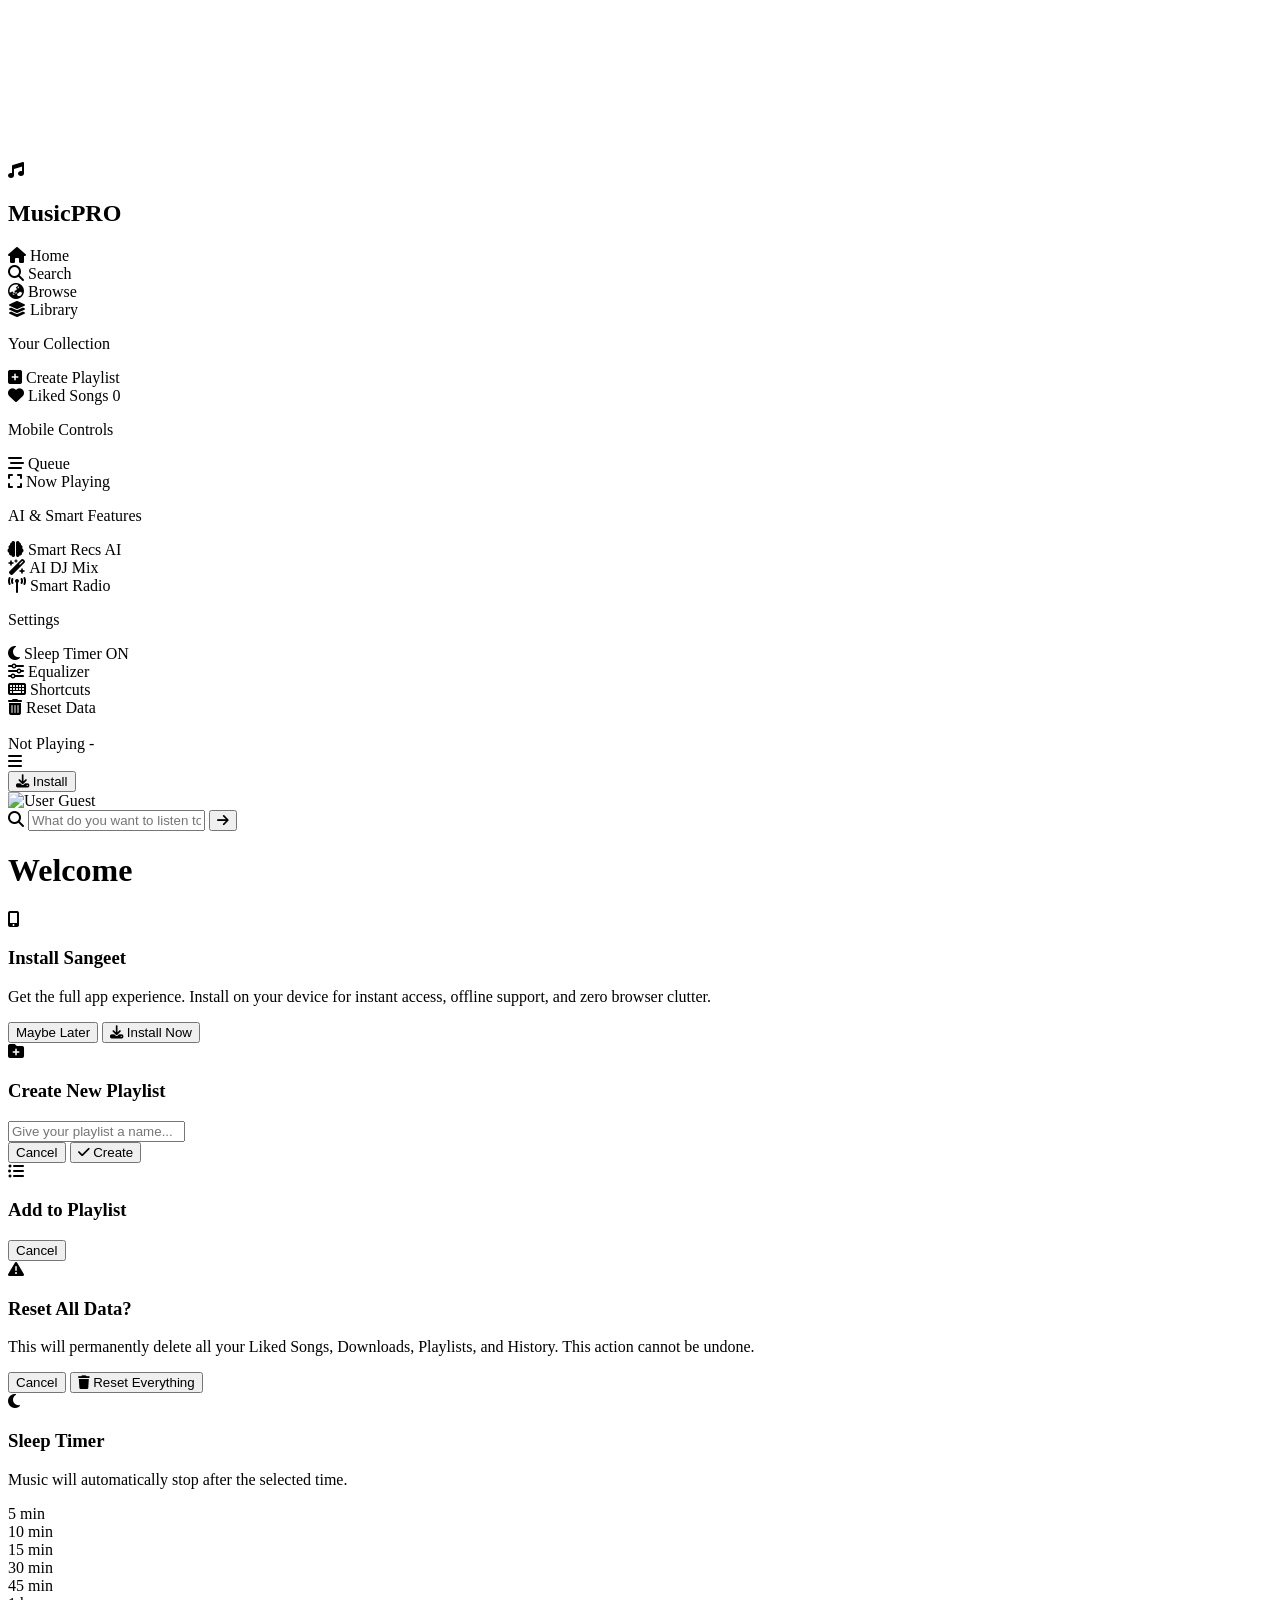
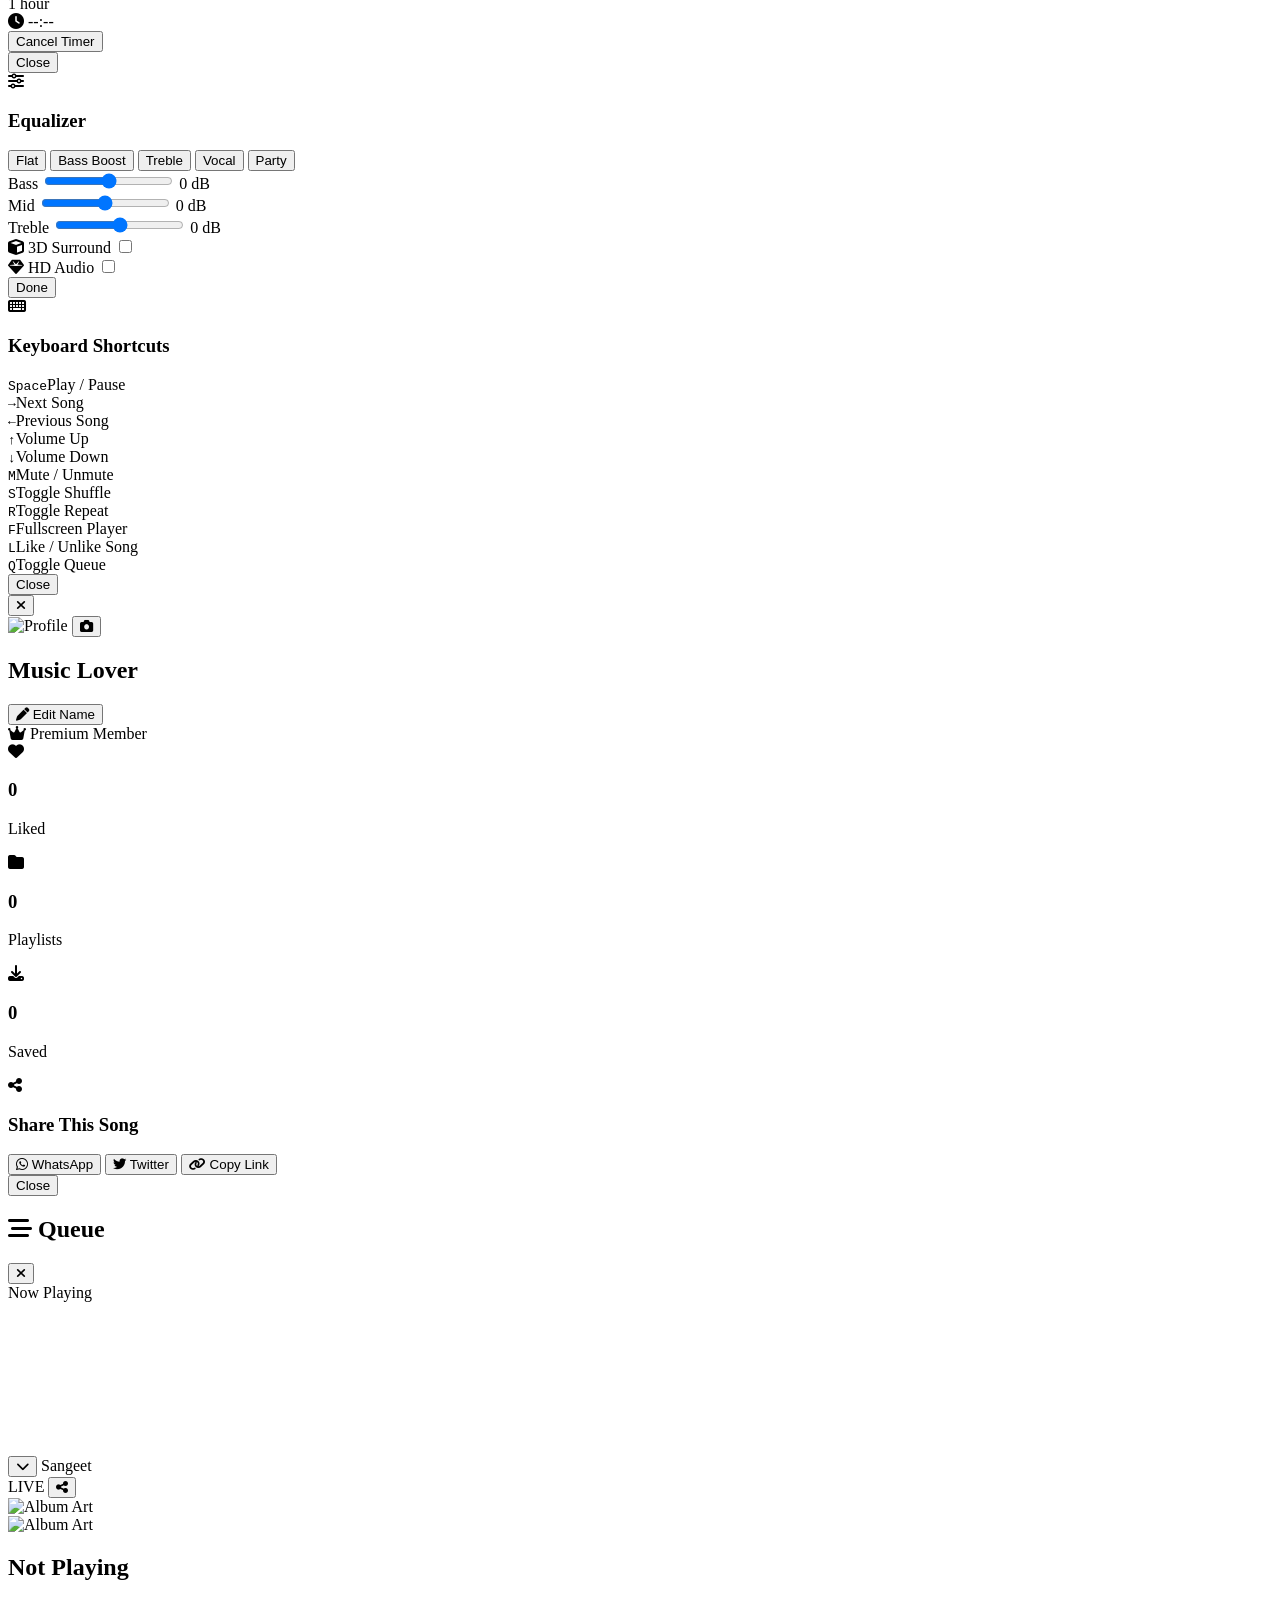
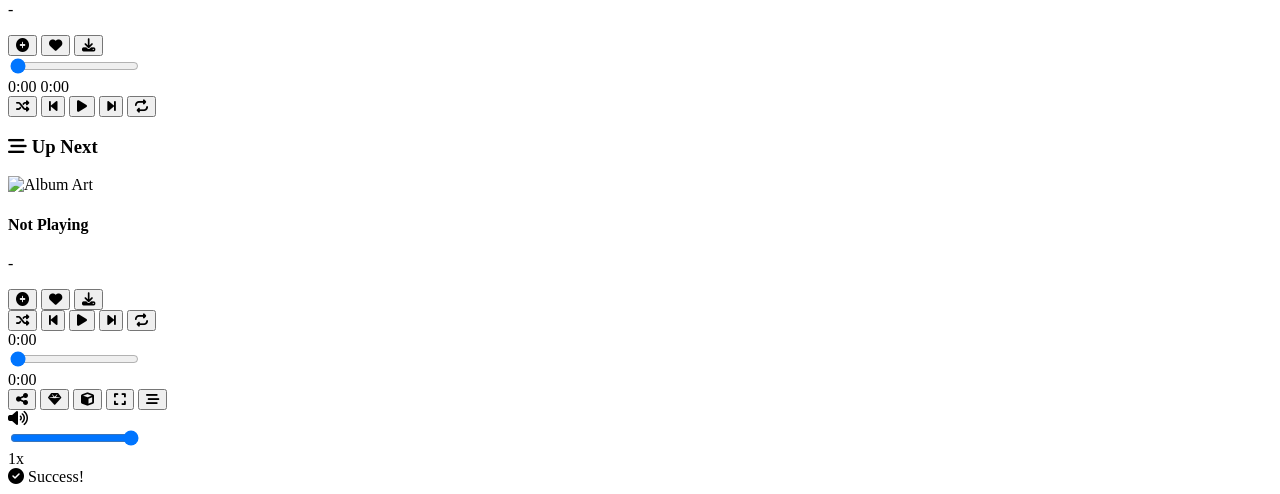
==== commit c85328dc: "Update index.html" ====
--- a/index.html
+++ b/index.html
@@ -1,30 +1,21 @@
-<!DOCTYPE html>
-<html lang="en">
-<head>
-    <meta charset="UTF-8">
-    <meta name="viewport" content="width=device-width, initial-scale=1.0, maximum-scale=1.0, user-scalable=no, viewport-fit=cover">
-    <meta name="theme-color" content="#000000">
-    <meta name="apple-mobile-web-app-capable" content="yes">
-    <meta name="apple-mobile-web-app-status-bar-style" content="black-translucent">
-    <title>Sangeet - Premium Music Experience</title>
-
-    <!-- Generated from partials/layout via tools/build-index.ps1 -->
-    <!-- PWA Manifest -->
-    <link rel="manifest" id="manifest-placeholder">
-
-    <link href="https://cdnjs.cloudflare.com/ajax/libs/font-awesome/6.5.0/css/all.min.css" rel="stylesheet">
-    <link rel="stylesheet" href="styles/base.css">
-    <link rel="stylesheet" href="styles/sidebar.css">
-    <link rel="stylesheet" href="styles/main-content.css">
-    <link rel="stylesheet" href="styles/browse-sections.css">
-    <link rel="stylesheet" href="styles/player.css">
-    <link rel="stylesheet" href="styles/modals.css">
-    <link rel="stylesheet" href="styles/responsive.css">
-    <link rel="stylesheet" href="styles/recommendations.css">
-    <link rel="stylesheet" href="styles/utilities.css">
-</head>
-<body>
-
+<!DOCTYPE html>
+<html lang="en">
+<head>
+    <meta charset="UTF-8">
+    <meta name="viewport" content="width=device-width, initial-scale=1.0, maximum-scale=1.0, user-scalable=no, viewport-fit=cover">
+    <meta name="theme-color" content="#000000">
+    <meta name="apple-mobile-web-app-capable" content="yes">
+    <meta name="apple-mobile-web-app-status-bar-style" content="black-translucent">
+    <title>Sangeet - Premium Music Experience</title>
+
+    <!-- PWA Manifest -->
+    <link rel="manifest" id="manifest-placeholder">
+
+    <link href="https://cdnjs.cloudflare.com/ajax/libs/font-awesome/6.5.0/css/all.min.css" rel="stylesheet">
+    <link rel="stylesheet" href="style.css">
+</head>
+<body>
+
     <!-- Ambient Particles Background -->
     <canvas id="particles-canvas"></canvas>
 
@@ -33,7 +24,6 @@
 
     <!-- Hidden file input for profile photo upload -->
     <input type="file" id="profile-photo-input" accept="image/*" hidden>
-
 
     <!-- ========== SIDEBAR ========== -->
     <div class="sidebar" id="sidebar">
@@ -138,7 +128,6 @@
         </div>
     </div>
 
-
     <!-- ========== MAIN CONTENT ========== -->
     <div class="main-content" id="main-content">
         <div class="bg-blur" id="bg-blur"></div>
@@ -169,7 +158,6 @@
         <div class="category-pills" id="category-pills"></div>
 
         <h1 id="page-title" class="hidden-title">Welcome</h1>
-
 
         <!-- ===== MODALS ===== -->
 
@@ -336,22 +324,14 @@
                     <img id="modal-profile-img" src="" alt="Profile">
                     <button class="profile-edit-btn" id="profile-upload-btn" title="Upload Photo"><i class="fas fa-camera"></i></button>
                 </div>
-                <div class="profile-details">
-                    <h2 id="modal-profile-name">Music Lover</h2>
-                    <p class="profile-auth-email" id="profile-auth-email">Not signed in</p>
-                    <button class="profile-name-edit-btn" onclick="editProfileName()"><i class="fas fa-pen"></i> Edit Name</button>
-                    <div class="profile-auth-block">
-                        <div class="profile-auth-status" id="profile-auth-status">Google login not connected</div>
-                        <div class="google-signin-slot" id="google-signin-slot"></div>
-                        <button class="profile-logout-btn" id="google-logout-btn" onclick="signOutGoogle()" type="button">
-                            <i class="fas fa-right-from-bracket"></i> Sign Out
-                        </button>
-                    </div>
-                    <div class="pro-badge"><i class="fas fa-crown"></i> Premium Member</div>
-                    <div class="profile-stats">
-                        <div class="stat-card">
-                            <i class="fas fa-heart"></i>
-                            <h3 id="stat-likes">0</h3>
+                <div class="profile-details">
+                    <h2 id="modal-profile-name">Music Lover</h2>
+                    <button class="profile-name-edit-btn" onclick="editProfileName()"><i class="fas fa-pen"></i> Edit Name</button>
+                    <div class="pro-badge"><i class="fas fa-crown"></i> Premium Member</div>
+                    <div class="profile-stats">
+                        <div class="stat-card">
+                            <i class="fas fa-heart"></i>
+                            <h3 id="stat-likes">0</h3>
                             <p>Liked</p>
                         </div>
                         <div class="stat-card">
@@ -386,11 +366,9 @@
             </div>
         </div>
 
-
         <!-- Main Results Area -->
         <div id="results"></div>
     </div>
-
 
     <!-- ========== QUEUE PANEL ========== -->
     <div class="queue-panel" id="queue-panel">
@@ -401,7 +379,6 @@
         <div class="queue-now-playing-label">Now Playing</div>
         <div id="queue-list"></div>
     </div>
-
 
     <!-- ========== IMMERSIVE PLAYER ========== -->
     <div class="immersive-player" id="immersive-player">
@@ -469,7 +446,6 @@
         </div>
     </div>
 
-
     <!-- ========== BOTTOM PLAYER ========== -->
     <div class="bottom-player" id="bottom-player-area">
         <div class="now-playing" title="Open Full Screen" onclick="toggleImmersivePlayer();">
@@ -526,25 +502,12 @@
         </div>
     </div>
 
-
     <!-- Toast Notification -->
     <div id="toast" class="toast">
         <i class="fas fa-check-circle toast-icon"></i>
         <span class="toast-text">Success!</span>
     </div>
-
-
-    <script src="https://accounts.google.com/gsi/client" async defer></script>
-    <script src="scripts/config/google-auth-config.js" defer></script>
-    <script src="scripts/core/smart-engine.js" defer></script>
-    <script src="scripts/core/app-state.js" defer></script>
-    <script src="scripts/features/recommendations.js" defer></script>
-    <script src="scripts/features/bootstrap-session.js" defer></script>
-    <script src="scripts/features/discovery.js" defer></script>
-    <script src="scripts/features/audio-effects.js" defer></script>
-    <script src="scripts/features/player-core.js" defer></script>
-    <script src="scripts/features/library-playlists.js" defer></script>
-    <script src="scripts/features/player-ui.js" defer></script>
-    <script src="scripts/features/modals-and-profile.js" defer></script>
-</body>
-</html>+
+    <script src="script.js" defer></script>
+</body>
+</html>
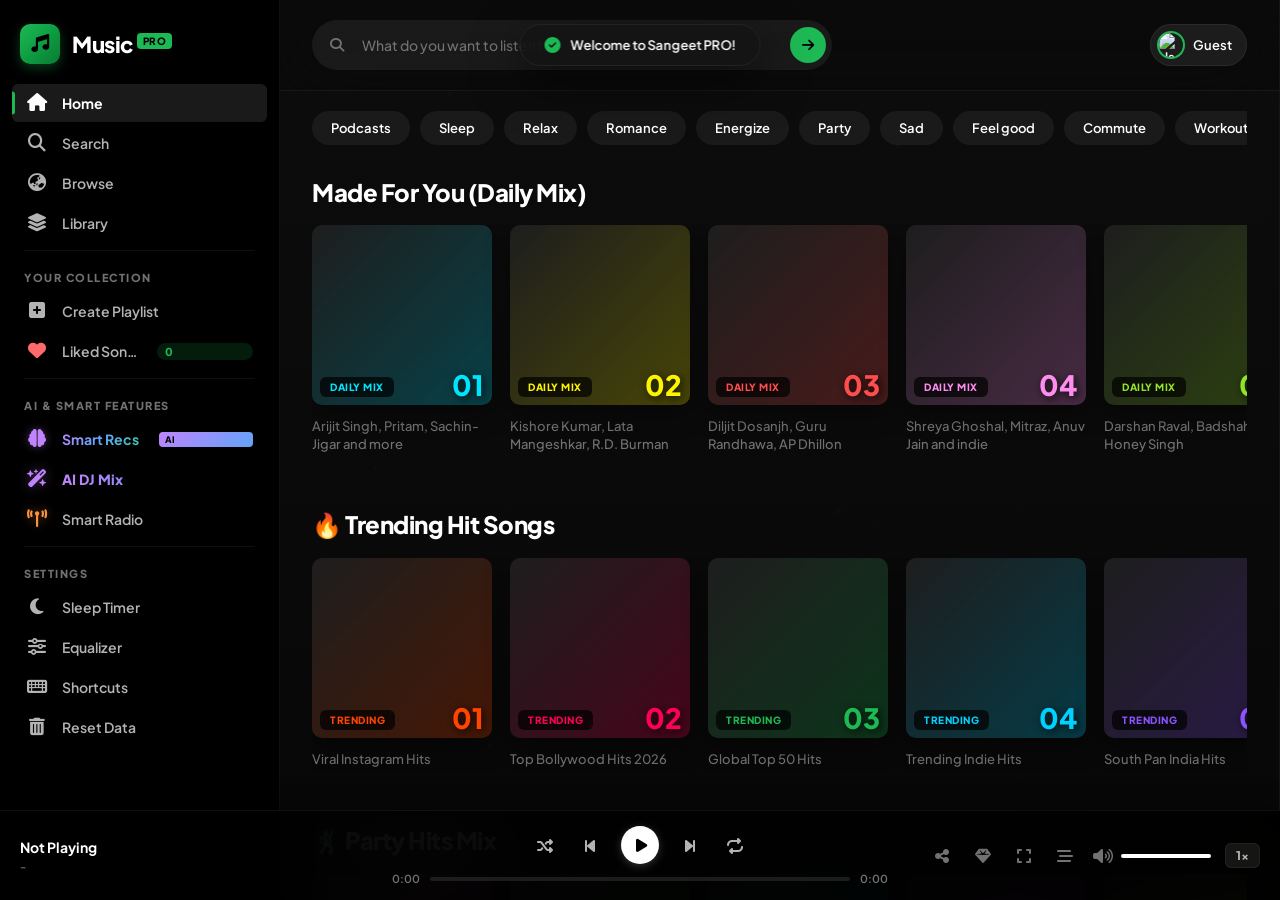
==== commit 7968b423: "Add files via upload" ====
--- a/index.html
+++ b/index.html
@@ -1,21 +1,30 @@
-<!DOCTYPE html>
-<html lang="en">
-<head>
-    <meta charset="UTF-8">
-    <meta name="viewport" content="width=device-width, initial-scale=1.0, maximum-scale=1.0, user-scalable=no, viewport-fit=cover">
-    <meta name="theme-color" content="#000000">
-    <meta name="apple-mobile-web-app-capable" content="yes">
-    <meta name="apple-mobile-web-app-status-bar-style" content="black-translucent">
-    <title>Sangeet - Premium Music Experience</title>
-
-    <!-- PWA Manifest -->
-    <link rel="manifest" id="manifest-placeholder">
-
-    <link href="https://cdnjs.cloudflare.com/ajax/libs/font-awesome/6.5.0/css/all.min.css" rel="stylesheet">
-    <link rel="stylesheet" href="style.css">
-</head>
-<body>
-
+<!DOCTYPE html>
+<html lang="en">
+<head>
+    <meta charset="UTF-8">
+    <meta name="viewport" content="width=device-width, initial-scale=1.0, maximum-scale=1.0, user-scalable=no, viewport-fit=cover">
+    <meta name="theme-color" content="#000000">
+    <meta name="apple-mobile-web-app-capable" content="yes">
+    <meta name="apple-mobile-web-app-status-bar-style" content="black-translucent">
+    <title>Sangeet - Premium Music Experience</title>
+
+    <!-- Generated from partials/layout via tools/build-index.ps1 -->
+    <!-- PWA Manifest -->
+    <link rel="manifest" id="manifest-placeholder">
+
+    <link href="https://cdnjs.cloudflare.com/ajax/libs/font-awesome/6.5.0/css/all.min.css" rel="stylesheet">
+    <link rel="stylesheet" href="styles/base.css">
+    <link rel="stylesheet" href="styles/sidebar.css">
+    <link rel="stylesheet" href="styles/main-content.css">
+    <link rel="stylesheet" href="styles/browse-sections.css">
+    <link rel="stylesheet" href="styles/player.css">
+    <link rel="stylesheet" href="styles/modals.css">
+    <link rel="stylesheet" href="styles/responsive.css">
+    <link rel="stylesheet" href="styles/recommendations.css">
+    <link rel="stylesheet" href="styles/utilities.css">
+</head>
+<body>
+
     <!-- Ambient Particles Background -->
     <canvas id="particles-canvas"></canvas>
 
@@ -24,6 +33,7 @@
 
     <!-- Hidden file input for profile photo upload -->
     <input type="file" id="profile-photo-input" accept="image/*" hidden>
+
 
     <!-- ========== SIDEBAR ========== -->
     <div class="sidebar" id="sidebar">
@@ -128,6 +138,7 @@
         </div>
     </div>
 
+
     <!-- ========== MAIN CONTENT ========== -->
     <div class="main-content" id="main-content">
         <div class="bg-blur" id="bg-blur"></div>
@@ -158,6 +169,7 @@
         <div class="category-pills" id="category-pills"></div>
 
         <h1 id="page-title" class="hidden-title">Welcome</h1>
+
 
         <!-- ===== MODALS ===== -->
 
@@ -324,14 +336,22 @@
                     <img id="modal-profile-img" src="" alt="Profile">
                     <button class="profile-edit-btn" id="profile-upload-btn" title="Upload Photo"><i class="fas fa-camera"></i></button>
                 </div>
-                <div class="profile-details">
-                    <h2 id="modal-profile-name">Music Lover</h2>
-                    <button class="profile-name-edit-btn" onclick="editProfileName()"><i class="fas fa-pen"></i> Edit Name</button>
-                    <div class="pro-badge"><i class="fas fa-crown"></i> Premium Member</div>
-                    <div class="profile-stats">
-                        <div class="stat-card">
-                            <i class="fas fa-heart"></i>
-                            <h3 id="stat-likes">0</h3>
+                <div class="profile-details">
+                    <h2 id="modal-profile-name">Music Lover</h2>
+                    <p class="profile-auth-email" id="profile-auth-email">Not signed in</p>
+                    <button class="profile-name-edit-btn" onclick="editProfileName()"><i class="fas fa-pen"></i> Edit Name</button>
+                    <div class="profile-auth-block">
+                        <div class="profile-auth-status" id="profile-auth-status">Google login not connected</div>
+                        <div class="google-signin-slot" id="google-signin-slot"></div>
+                        <button class="profile-logout-btn" id="google-logout-btn" onclick="signOutGoogle()" type="button">
+                            <i class="fas fa-right-from-bracket"></i> Sign Out
+                        </button>
+                    </div>
+                    <div class="pro-badge"><i class="fas fa-crown"></i> Premium Member</div>
+                    <div class="profile-stats">
+                        <div class="stat-card">
+                            <i class="fas fa-heart"></i>
+                            <h3 id="stat-likes">0</h3>
                             <p>Liked</p>
                         </div>
                         <div class="stat-card">
@@ -366,9 +386,11 @@
             </div>
         </div>
 
+
         <!-- Main Results Area -->
         <div id="results"></div>
     </div>
+
 
     <!-- ========== QUEUE PANEL ========== -->
     <div class="queue-panel" id="queue-panel">
@@ -379,6 +401,7 @@
         <div class="queue-now-playing-label">Now Playing</div>
         <div id="queue-list"></div>
     </div>
+
 
     <!-- ========== IMMERSIVE PLAYER ========== -->
     <div class="immersive-player" id="immersive-player">
@@ -446,6 +469,7 @@
         </div>
     </div>
 
+
     <!-- ========== BOTTOM PLAYER ========== -->
     <div class="bottom-player" id="bottom-player-area">
         <div class="now-playing" title="Open Full Screen" onclick="toggleImmersivePlayer();">
@@ -502,12 +526,25 @@
         </div>
     </div>
 
+
     <!-- Toast Notification -->
     <div id="toast" class="toast">
         <i class="fas fa-check-circle toast-icon"></i>
         <span class="toast-text">Success!</span>
     </div>
-
-    <script src="script.js" defer></script>
-</body>
-</html>
+
+
+    <script src="https://accounts.google.com/gsi/client" async defer></script>
+    <script src="scripts/config/google-auth-config.js" defer></script>
+    <script src="scripts/core/smart-engine.js" defer></script>
+    <script src="scripts/core/app-state.js" defer></script>
+    <script src="scripts/features/recommendations.js" defer></script>
+    <script src="scripts/features/bootstrap-session.js" defer></script>
+    <script src="scripts/features/discovery.js" defer></script>
+    <script src="scripts/features/audio-effects.js" defer></script>
+    <script src="scripts/features/player-core.js" defer></script>
+    <script src="scripts/features/library-playlists.js" defer></script>
+    <script src="scripts/features/player-ui.js" defer></script>
+    <script src="scripts/features/modals-and-profile.js" defer></script>
+</body>
+</html>
--- a/styles/base.css
+++ b/styles/base.css
@@ -0,0 +1,103 @@
+@import url('https://fonts.googleapis.com/css2?family=Plus+Jakarta+Sans:wght@400;500;600;700;800;900&display=swap');
+
+:root {
+    --primary: #1db954;
+    --primary-hover: #1ed760;
+    --primary-glow: rgba(29, 185, 84, 0.4);
+    --primary-dim: rgba(29, 185, 84, 0.15);
+    --accent-gradient: linear-gradient(135deg, #1db954 0%, #0d9e42 50%, #0a7a33 100%);
+    --accent-gradient-2: linear-gradient(135deg, #667eea 0%, #764ba2 100%);
+    --accent-gradient-3: linear-gradient(135deg, #f093fb 0%, #f5576c 100%);
+    
+    --bg-base: #000000;
+    --bg-surface: #0a0a0a;
+    --bg-elevated: #121212;
+    --bg-card: rgba(255, 255, 255, 0.04);
+    --bg-card-hover: rgba(255, 255, 255, 0.08);
+    --glass: rgba(15, 15, 15, 0.75);
+    --glass-border: rgba(255, 255, 255, 0.06);
+    --glass-strong: rgba(20, 20, 20, 0.9);
+    
+    --text-primary: #ffffff;
+    --text-secondary: #b3b3b3;
+    --text-muted: #727272;
+    
+    --danger: #e74c3c;
+    --warning: #f39c12;
+    
+    --sidebar-width: 280px;
+    --player-height: 90px;
+    --topbar-height: 80px;
+    
+    --radius-sm: 6px;
+    --radius-md: 10px;
+    --radius-lg: 16px;
+    --radius-xl: 24px;
+    --radius-full: 9999px;
+    
+    --shadow-sm: 0 2px 8px rgba(0,0,0,0.3);
+    --shadow-md: 0 8px 24px rgba(0,0,0,0.4);
+    --shadow-lg: 0 16px 48px rgba(0,0,0,0.5);
+    --shadow-glow: 0 0 30px rgba(29, 185, 84, 0.3);
+    
+    --transition-fast: 0.15s ease;
+    --transition-normal: 0.25s ease;
+    --transition-smooth: 0.4s cubic-bezier(0.25, 0.8, 0.25, 1);
+}
+
+/* ============================================
+   BASE & RESET
+   ============================================ */
+* {
+    margin: 0; padding: 0; box-sizing: border-box;
+    font-family: 'Plus Jakarta Sans', -apple-system, BlinkMacSystemFont, sans-serif;
+    outline: none;
+    -webkit-tap-highlight-color: transparent;
+}
+
+::-webkit-scrollbar { width: 6px; height: 6px; }
+::-webkit-scrollbar-track { background: transparent; }
+::-webkit-scrollbar-thumb { background: rgba(255,255,255,0.12); border-radius: 10px; }
+::-webkit-scrollbar-thumb:hover { background: rgba(255,255,255,0.25); }
+
+::selection { background: var(--primary); color: #000; }
+
+body {
+    background: var(--bg-base);
+    color: var(--text-primary);
+    display: flex;
+    height: 100vh;
+    height: 100dvh;
+    overflow: hidden;
+    -webkit-font-smoothing: antialiased;
+    -moz-osx-font-smoothing: grayscale;
+    overscroll-behavior: none;
+}
+
+/* Particles Background */
+#particles-canvas {
+    position: fixed; top: 0; left: 0; width: 100%; height: 100%;
+    z-index: -2; pointer-events: none; opacity: 0.3;
+}
+
+/* Animated Background Blur */
+.bg-blur {
+    position: fixed; top: 0; left: 0; width: 100vw; height: 100vh; height: 100dvh;
+    background-size: cover; background-position: center;
+    filter: blur(120px) brightness(0.2) saturate(1.8);
+    z-index: -1;
+    transition: background-image 1.5s ease-out;
+    pointer-events: none; opacity: 0.7;
+    transform: scale(1.4) translateZ(0);
+    will-change: background-image;
+}
+
+/* Mobile Overlay */
+#mobile-overlay {
+    display: none; position: fixed; top: 0; left: 0; width: 100%; height: 100dvh;
+    background: rgba(0,0,0,0.6); z-index: 1999;
+    backdrop-filter: blur(8px); -webkit-backdrop-filter: blur(8px);
+    opacity: 0; transition: opacity 0.3s ease;
+}
+#mobile-overlay.visible { opacity: 1; }
+
--- a/styles/sidebar.css
+++ b/styles/sidebar.css
@@ -0,0 +1,151 @@
+/* ============================================
+   SIDEBAR
+   ============================================ */
+.sidebar {
+    width: var(--sidebar-width);
+    flex-shrink: 0;
+    background: rgba(0,0,0,0.5);
+    backdrop-filter: blur(20px); -webkit-backdrop-filter: blur(20px);
+    display: flex; flex-direction: column;
+    border-right: 1px solid var(--glass-border);
+    z-index: 2000;
+    transition: transform var(--transition-smooth);
+    overflow-y: auto; overflow-x: hidden;
+    padding-bottom: calc(var(--player-height) + 20px);
+}
+
+.sidebar-logo {
+    display: flex; align-items: center; gap: 12px;
+    padding: 24px 20px 20px;
+    flex-shrink: 0;
+}
+.logo-icon {
+    width: 40px; height: 40px;
+    background: var(--accent-gradient);
+    border-radius: var(--radius-md);
+    display: flex; align-items: center; justify-content: center;
+    font-size: 18px; color: #000;
+    box-shadow: 0 4px 12px rgba(29, 185, 84, 0.3);
+}
+.sidebar-logo h2 {
+    font-size: 22px; font-weight: 900; color: #fff;
+    letter-spacing: -0.5px;
+}
+.logo-pro {
+    font-size: 10px; font-weight: 800;
+    background: var(--primary);
+    color: #000;
+    padding: 2px 6px;
+    border-radius: 4px;
+    margin-left: 4px;
+    vertical-align: super;
+    letter-spacing: 0.5px;
+}
+
+.sidebar-nav {
+    flex: 1; padding: 0 12px;
+}
+
+.nav-section { margin-bottom: 4px; }
+
+.nav-label {
+    color: var(--text-muted);
+    font-size: 11px; font-weight: 800;
+    text-transform: uppercase;
+    letter-spacing: 1.5px;
+    padding: 12px 12px 8px;
+}
+
+.menu-item {
+    color: var(--text-secondary);
+    font-size: 14px;
+    cursor: pointer; font-weight: 600;
+    transition: all var(--transition-fast);
+    padding: 10px 14px;
+    border-radius: var(--radius-sm);
+    display: flex; align-items: center; gap: 14px;
+    position: relative;
+    margin-bottom: 2px;
+}
+.menu-item i { font-size: 18px; width: 22px; text-align: center; transition: var(--transition-fast); flex-shrink: 0; }
+.menu-item span { flex: 1; white-space: nowrap; overflow: hidden; text-overflow: ellipsis; }
+.menu-item:hover { color: #fff; background: rgba(255,255,255,0.08); }
+.menu-item.active {
+    color: #fff;
+    background: rgba(255,255,255,0.1);
+    font-weight: 700;
+}
+.menu-item.active::before {
+    content: '';
+    position: absolute; left: 0; top: 50%; transform: translateY(-50%);
+    width: 3px; height: 60%;
+    background: var(--primary);
+    border-radius: 0 3px 3px 0;
+}
+
+.badge {
+    background: var(--primary-dim);
+    color: var(--primary);
+    font-size: 11px; font-weight: 800;
+    padding: 2px 8px;
+    border-radius: var(--radius-full);
+    margin-left: auto;
+}
+.sleep-badge { background: rgba(147, 51, 234, 0.2); color: #a78bfa; }
+
+.ai-menu-item i { color: #c084fc; text-shadow: 0 0 12px rgba(192, 132, 252, 0.4); }
+.ai-text-gradient {
+    background: linear-gradient(90deg, #c084fc, #818cf8, #22d3ee);
+    -webkit-background-clip: text; background-clip: text;
+    -webkit-text-fill-color: transparent;
+    font-weight: 800;
+}
+.radio-menu-item i { color: #fb923c; text-shadow: 0 0 10px rgba(251, 146, 60, 0.4); }
+.danger-item:hover { color: var(--danger) !important; }
+.danger-item:hover i { color: var(--danger) !important; }
+
+.menu-divider { height: 1px; background: var(--glass-border); margin: 8px 12px; flex-shrink: 0; }
+.mobile-only-menu { display: none; }
+
+/* Sidebar Footer - Mini Now Playing */
+.sidebar-footer { flex-shrink: 0; padding: 12px; margin-top: auto; }
+.sidebar-now-playing {
+    display: flex; align-items: center; gap: 10px;
+    padding: 10px 12px;
+    background: rgba(255,255,255,0.05);
+    border-radius: var(--radius-md);
+    border: 1px solid var(--glass-border);
+}
+.sidebar-now-playing img {
+    width: 36px; height: 36px; border-radius: var(--radius-sm);
+    object-fit: cover;
+}
+.sidebar-np-info {
+    flex: 1; overflow: hidden;
+    display: flex; flex-direction: column;
+}
+.sidebar-np-info span:first-child {
+    font-size: 12px; font-weight: 700; color: #fff;
+    white-space: nowrap; overflow: hidden; text-overflow: ellipsis;
+}
+.sidebar-np-info span:last-child {
+    font-size: 11px; color: var(--text-muted);
+    white-space: nowrap; overflow: hidden; text-overflow: ellipsis;
+}
+.sidebar-np-eq {
+    display: flex; align-items: flex-end; gap: 2px; height: 16px;
+}
+.eq-bar {
+    width: 3px; background: var(--primary);
+    border-radius: 2px;
+    animation: eqBounce 0.8s ease-in-out infinite alternate;
+}
+.eq-bar:nth-child(1) { height: 8px; animation-delay: 0s; }
+.eq-bar:nth-child(2) { height: 14px; animation-delay: 0.2s; }
+.eq-bar:nth-child(3) { height: 10px; animation-delay: 0.4s; }
+
+@keyframes eqBounce {
+    0% { height: 4px; }
+    100% { height: 16px; }
+}
+
--- a/styles/main-content.css
+++ b/styles/main-content.css
@@ -0,0 +1,124 @@
+/* ============================================
+   MAIN CONTENT
+   ============================================ */
+.main-content {
+    flex: 1;
+    padding: 0 32px calc(var(--player-height) + 30px) 32px;
+    overflow-y: auto;
+    background: linear-gradient(180deg, rgba(25,25,25,0.5) 0%, rgba(10,10,10,0.7) 100%);
+    position: relative; z-index: 1;
+    scroll-behavior: smooth;
+}
+
+/* ============================================
+   TOPBAR
+   ============================================ */
+.topbar {
+    display: flex; justify-content: space-between; align-items: center;
+    flex-wrap: wrap; gap: 14px;
+    position: sticky; top: 0; z-index: 105;
+    background: rgba(10, 10, 10, 0.75);
+    backdrop-filter: blur(40px); -webkit-backdrop-filter: blur(40px);
+    padding: 20px 32px;
+    margin: 0 -32px 20px -32px;
+    border-bottom: 1px solid var(--glass-border);
+    transition: background 0.3s ease;
+}
+.topbar.scrolled { background: rgba(10, 10, 10, 0.95); }
+
+#mobile-menu-btn { display: none; color: #fff; font-size: 22px; cursor: pointer; transition: var(--transition-fast); }
+#mobile-menu-btn:hover { color: var(--primary); }
+
+.topbar-right {
+    display: flex; align-items: center; gap: 12px;
+    order: 2; margin-left: auto;
+}
+
+.search-container { position: relative; flex: 1; max-width: 520px; }
+.search-box {
+    display: flex; align-items: center; gap: 10px;
+    background: rgba(255,255,255,0.07);
+    backdrop-filter: blur(10px);
+    padding: 4px 4px 4px 16px;
+    border-radius: var(--radius-full);
+    border: 2px solid transparent;
+    transition: all var(--transition-normal);
+    width: 100%;
+}
+.search-icon { color: var(--text-muted); font-size: 14px; }
+.search-box:focus-within {
+    border-color: var(--primary);
+    background: rgba(255,255,255,0.1);
+    box-shadow: 0 0 0 4px rgba(29, 185, 84, 0.1);
+}
+.search-box input {
+    padding: 10px 8px; flex: 1;
+    border: none; background: transparent;
+    color: white; font-size: 14px; font-weight: 500;
+    min-width: 0;
+}
+.search-box input::placeholder { color: var(--text-muted); }
+.search-btn {
+    width: 36px; height: 36px;
+    background: var(--primary);
+    color: #000; border: none;
+    border-radius: 50%;
+    font-size: 14px; font-weight: 700;
+    cursor: pointer;
+    transition: all var(--transition-fast);
+    display: flex; align-items: center; justify-content: center;
+    flex-shrink: 0;
+}
+.search-btn:hover { transform: scale(1.08); background: var(--primary-hover); box-shadow: var(--shadow-glow); }
+
+.search-dropdown {
+    position: absolute; top: calc(100% + 8px); left: 0; width: 100%;
+    background: var(--glass-strong);
+    backdrop-filter: blur(30px); -webkit-backdrop-filter: blur(30px);
+    border: 1px solid var(--glass-border);
+    border-radius: var(--radius-lg);
+    box-shadow: var(--shadow-lg);
+    z-index: 100; display: none;
+    flex-direction: column; overflow: hidden;
+    padding: 6px 0;
+}
+.search-dropdown.active { display: flex; }
+.search-history-item {
+    padding: 11px 18px;
+    display: flex; align-items: center; gap: 12px;
+    color: var(--text-secondary); cursor: pointer;
+    transition: var(--transition-fast);
+    font-weight: 500; font-size: 13px;
+}
+.search-history-item:hover { background: rgba(255,255,255,0.08); color: #fff; }
+.search-history-item i { font-size: 14px; width: 18px; text-align: center; color: var(--text-muted); }
+
+/* User Profile */
+.user-profile {
+    background: rgba(255,255,255,0.08);
+    padding: 6px 14px 6px 6px;
+    border-radius: var(--radius-full);
+    display: flex; align-items: center;
+    cursor: pointer; gap: 8px;
+    transition: all var(--transition-fast);
+    font-weight: 600; font-size: 13px;
+    border: 1px solid var(--glass-border);
+}
+.user-profile:hover { background: rgba(255,255,255,0.14); transform: scale(1.02); }
+.user-profile img {
+    width: 28px; height: 28px; border-radius: 50%;
+    border: 2px solid var(--primary);
+    object-fit: cover;
+}
+
+/* PWA Install Button */
+#install-btn {
+    display: none;
+    background: rgba(255,255,255,0.1);
+    color: #fff; border: 1px solid var(--glass-border);
+    padding: 8px 16px; border-radius: var(--radius-full);
+    font-weight: 700; font-size: 12px;
+    cursor: pointer; transition: all var(--transition-fast);
+}
+#install-btn:hover { background: var(--primary); color: #000; border-color: var(--primary); }
+
--- a/styles/browse-sections.css
+++ b/styles/browse-sections.css
@@ -0,0 +1,281 @@
+/* ============================================
+   CATEGORY PILLS
+   ============================================ */
+.category-pills {
+    display: flex; gap: 10px;
+    margin-bottom: 24px;
+    overflow-x: auto;
+    padding-bottom: 8px;
+    scroll-snap-type: x mandatory;
+}
+.category-pills::-webkit-scrollbar { display: none; }
+.pill {
+    scroll-snap-align: start;
+    padding: 8px 18px;
+    background: rgba(255,255,255,0.06);
+    border-radius: var(--radius-full);
+    color: #fff; font-size: 13px; font-weight: 600;
+    cursor: pointer;
+    transition: all var(--transition-fast);
+    white-space: nowrap;
+    border: 1px solid transparent;
+}
+.pill:hover { background: rgba(255,255,255,0.12); transform: translateY(-2px); }
+.pill.active { background: #fff; color: #000; font-weight: 700; }
+
+/* ============================================
+   SCROLL BUTTONS (PC ONLY)
+   ============================================ */
+.scroll-wrapper { position: relative; width: 100%; display: flex; align-items: center; }
+.scroll-btn {
+    position: absolute; top: 50%; transform: translateY(-50%);
+    width: 40px; height: 40px; border-radius: 50%;
+    background: rgba(0, 0, 0, 0.85); color: white;
+    border: 1px solid rgba(255,255,255,0.1);
+    font-size: 16px; cursor: pointer; z-index: 10;
+    display: flex; align-items: center; justify-content: center;
+    opacity: 0; transition: all var(--transition-fast);
+    box-shadow: var(--shadow-md);
+    backdrop-filter: blur(5px);
+}
+.scroll-wrapper:hover .scroll-btn { opacity: 1; }
+.scroll-btn:hover { background: var(--primary); color: #000; transform: translateY(-50%) scale(1.1); }
+.scroll-left { left: -12px; }
+.scroll-right { right: -12px; }
+
+/* ============================================
+   SECTION HEADERS
+   ============================================ */
+.section-title {
+    font-size: 24px; font-weight: 800; color: #fff;
+    letter-spacing: -0.5px; margin-bottom: 20px;
+    display: flex; align-items: center; gap: 10px;
+}
+
+/* ============================================
+   QUICK PICKS
+   ============================================ */
+.quick-picks-section { margin-bottom: 40px; }
+.quick-picks-header { display: flex; align-items: center; gap: 14px; margin-bottom: 18px; }
+.quick-picks-header img {
+    width: 42px; height: 42px; border-radius: 50%;
+    object-fit: cover; border: 2px solid rgba(255,255,255,0.1);
+}
+.quick-picks-header h2 { font-size: 24px; font-weight: 800; color: #fff; letter-spacing: -0.5px; }
+.quick-picks-wrapper { overflow-x: auto; padding-bottom: 12px; scroll-behavior: smooth; scroll-snap-type: x mandatory; width: 100%; }
+.quick-picks-wrapper::-webkit-scrollbar { display: none; }
+.quick-picks-grid {
+    display: grid; grid-template-rows: repeat(4, 1fr);
+    grid-auto-flow: column; gap: 8px 20px; padding-right: 20px;
+}
+.quick-pick-item {
+    scroll-snap-align: start;
+    display: flex; align-items: center; gap: 12px;
+    padding: 8px 12px; border-radius: var(--radius-md);
+    cursor: pointer; transition: all var(--transition-fast);
+    width: 340px;
+    background: var(--bg-card);
+    border: 1px solid transparent;
+}
+.quick-pick-item:hover {
+    background: var(--bg-card-hover);
+    border-color: var(--glass-border);
+    transform: translateX(4px);
+}
+.qp-img-wrapper {
+    position: relative; width: 48px; height: 48px;
+    flex-shrink: 0; border-radius: var(--radius-sm);
+    overflow: hidden; box-shadow: var(--shadow-sm);
+}
+.qp-img-wrapper img { width: 100%; height: 100%; object-fit: cover; transition: 0.3s; }
+.quick-pick-item:hover .qp-play-overlay { opacity: 1; }
+.qp-play-overlay {
+    position: absolute; top: 0; left: 0; width: 100%; height: 100%;
+    background: rgba(0,0,0,0.5);
+    display: flex; justify-content: center; align-items: center;
+    color: #fff; font-size: 16px; opacity: 0;
+    transition: var(--transition-fast);
+}
+.quick-pick-info { flex: 1; overflow: hidden; }
+.quick-pick-info h4 {
+    font-size: 14px; color: #fff; font-weight: 700;
+    white-space: nowrap; overflow: hidden; text-overflow: ellipsis;
+    margin-bottom: 3px;
+}
+.quick-pick-info p {
+    font-size: 12px; color: var(--text-muted);
+    white-space: nowrap; overflow: hidden; text-overflow: ellipsis;
+    font-weight: 500;
+}
+
+/* ============================================
+   DAILY MIX / MIX SECTIONS
+   ============================================ */
+.daily-mix-section { margin-bottom: 40px; }
+.daily-mix-header {
+    font-size: 24px; font-weight: 800; margin-bottom: 18px;
+    color: #fff; letter-spacing: -0.5px;
+    display: flex; align-items: center; gap: 10px;
+}
+.daily-mix-row {
+    display: flex; gap: 18px; overflow-x: auto;
+    padding-bottom: 16px; scroll-snap-type: x mandatory;
+    scroll-behavior: smooth; width: 100%;
+}
+.daily-mix-row::-webkit-scrollbar { display: none; }
+.daily-mix-card {
+    scroll-snap-align: start;
+    min-width: 180px; max-width: 180px;
+    cursor: pointer;
+    transition: transform 0.3s cubic-bezier(0.175, 0.885, 0.32, 1.275);
+    position: relative;
+}
+.daily-mix-card:hover { transform: translateY(-6px); }
+.dm-img-container {
+    width: 100%; aspect-ratio: 1/1;
+    position: relative; border-radius: var(--radius-md);
+    overflow: hidden; box-shadow: var(--shadow-md);
+    margin-bottom: 12px;
+}
+.dm-img-container img {
+    width: 100%; height: 100%; object-fit: cover;
+    transition: transform 0.4s ease;
+}
+.daily-mix-card:hover .dm-img-container img { transform: scale(1.06); }
+.dm-badges {
+    position: absolute; bottom: 8px; left: 8px; right: 8px;
+    display: flex; justify-content: space-between; align-items: flex-end; z-index: 2;
+}
+.dm-text-badge {
+    background: rgba(0,0,0,0.7);
+    backdrop-filter: blur(4px);
+    color: #fff; font-weight: 800;
+    padding: 4px 10px; font-size: 10px;
+    border-radius: var(--radius-sm);
+    text-transform: uppercase;
+    letter-spacing: 0.5px;
+}
+.dm-num-badge {
+    color: #fff; font-size: 28px; font-weight: 900;
+    line-height: 0.9;
+    text-shadow: 2px 2px 8px rgba(0,0,0,0.8);
+}
+.daily-mix-card p {
+    font-size: 13px; color: var(--text-muted);
+    line-height: 1.4; font-weight: 500;
+    display: -webkit-box; -webkit-line-clamp: 2;
+    -webkit-box-orient: vertical; overflow: hidden;
+}
+.dm-play-btn {
+    position: absolute; right: 10px; bottom: 10px;
+    width: 44px; height: 44px;
+    background: var(--primary); border-radius: 50%;
+    display: flex; justify-content: center; align-items: center;
+    color: #000; font-size: 16px;
+    opacity: 0; transform: translateY(10px);
+    transition: all 0.3s cubic-bezier(0.175, 0.885, 0.32, 1.275);
+    border: none; z-index: 3;
+    box-shadow: 0 6px 16px rgba(29, 185, 84, 0.4);
+}
+.daily-mix-card:hover .dm-play-btn { opacity: 1; transform: translateY(0); }
+
+/* ============================================
+   SINGER CIRCLES
+   ============================================ */
+.singer-card {
+    scroll-snap-align: start;
+    min-width: 150px; max-width: 150px;
+    cursor: pointer; text-align: center;
+    transition: transform 0.3s ease;
+}
+.singer-img-wrapper {
+    position: relative;
+    width: 150px; height: 150px;
+    border-radius: 50%; margin-bottom: 12px;
+    box-shadow: var(--shadow-md);
+    overflow: hidden; transition: all 0.3s ease;
+}
+.singer-card:hover .singer-img-wrapper {
+    transform: scale(1.05);
+    box-shadow: 0 12px 32px rgba(29, 185, 84, 0.35);
+    outline: 2px solid var(--primary);
+    outline-offset: 3px;
+}
+.singer-card:hover .qp-play-overlay { opacity: 1; }
+
+/* ============================================
+   PLAYLIST SECTIONS & SONG CARDS
+   ============================================ */
+.playlist-section { margin-bottom: 44px; }
+.playlist-section h2 {
+    font-size: 24px; font-weight: 800;
+    margin-bottom: 20px; color: #fff;
+    letter-spacing: -0.5px;
+    display: flex; align-items: center; gap: 10px;
+}
+.results-row {
+    display: flex; gap: 20px; overflow-x: auto;
+    padding-bottom: 24px; scroll-behavior: smooth;
+    scroll-snap-type: x mandatory; width: 100%;
+}
+.results-row::-webkit-scrollbar { display: none; }
+.results-row .song-card { scroll-snap-align: start; min-width: 190px; max-width: 190px; flex: 0 0 auto; }
+
+.song-card {
+    background: var(--bg-card);
+    padding: 16px; border-radius: var(--radius-md);
+    cursor: pointer; position: relative;
+    transition: all 0.3s cubic-bezier(0.175, 0.885, 0.32, 1.275);
+    border: 1px solid transparent;
+}
+.song-card:hover {
+    transform: translateY(-8px);
+    background: var(--bg-card-hover);
+    border-color: var(--glass-border);
+    box-shadow: var(--shadow-lg);
+}
+.song-card img {
+    width: 100%; aspect-ratio: 1/1;
+    border-radius: var(--radius-sm);
+    margin-bottom: 14px; object-fit: cover;
+    box-shadow: var(--shadow-md);
+    transition: 0.3s;
+}
+.song-card h3 {
+    font-size: 15px; margin-bottom: 4px;
+    white-space: nowrap; overflow: hidden; text-overflow: ellipsis;
+    color: #fff; font-weight: 700;
+}
+.song-card p {
+    font-size: 12px; color: var(--text-muted);
+    white-space: nowrap; overflow: hidden; text-overflow: ellipsis;
+    font-weight: 500;
+}
+.play-btn {
+    position: absolute; right: 18px; bottom: 80px;
+    width: 48px; height: 48px;
+    background: var(--primary); border-radius: 50%;
+    display: flex; justify-content: center; align-items: center;
+    color: #000; font-size: 18px;
+    opacity: 0; transform: translateY(14px);
+    transition: all 0.3s cubic-bezier(0.175, 0.885, 0.32, 1.275);
+    border: none; cursor: pointer;
+    box-shadow: 0 8px 20px rgba(29, 185, 84, 0.4);
+    z-index: 2;
+}
+.song-card:hover .play-btn { opacity: 1; transform: translateY(0); }
+
+/* Top Result Card */
+.top-result-card {
+    flex: 1; min-width: 280px; max-width: 400px;
+    background: var(--bg-card); padding: 24px;
+    border-radius: var(--radius-lg); cursor: pointer;
+    position: relative; transition: all 0.25s ease;
+    border: 1px solid transparent;
+}
+.top-result-card:hover {
+    background: var(--bg-card-hover);
+    border-color: var(--glass-border);
+}
+.top-result-card .play-btn { bottom: 24px; right: 24px; width: 52px; height: 52px; }
+
--- a/styles/player.css
+++ b/styles/player.css
@@ -0,0 +1,449 @@
+/* ============================================
+   VERTICAL SONG LIST
+   ============================================ */
+.song-list-container { display: flex; flex-direction: column; width: 100%; }
+.song-list-row {
+    display: flex; align-items: center;
+    padding: 10px 14px; border-radius: var(--radius-sm);
+    transition: all var(--transition-fast);
+    cursor: pointer; gap: 14px;
+    border: 1px solid transparent;
+}
+.song-list-row:hover { background: rgba(255,255,255,0.06); }
+.song-list-row.active {
+    background: var(--primary-dim);
+    border-color: rgba(29, 185, 84, 0.15);
+}
+.song-list-row img {
+    width: 48px; height: 48px; border-radius: var(--radius-sm);
+    object-fit: cover; box-shadow: var(--shadow-sm);
+}
+.song-list-info { flex: 1; overflow: hidden; }
+.song-list-info h4 {
+    font-size: 15px; margin-bottom: 3px;
+    white-space: nowrap; overflow: hidden; text-overflow: ellipsis;
+    font-weight: 700; transition: color var(--transition-fast);
+}
+.song-list-info p {
+    font-size: 12px; color: var(--text-muted);
+    white-space: nowrap; overflow: hidden; text-overflow: ellipsis;
+    font-weight: 500;
+}
+
+/* ============================================
+   QUEUE PANEL
+   ============================================ */
+.queue-panel {
+    width: 0; height: calc(100vh - var(--player-height));
+    background: rgba(8,8,8,0.85);
+    backdrop-filter: blur(30px); -webkit-backdrop-filter: blur(30px);
+    border-left: 1px solid var(--glass-border);
+    z-index: 10;
+    transition: width var(--transition-smooth), padding var(--transition-smooth);
+    overflow-y: auto; overflow-x: hidden;
+    padding: 0; flex-shrink: 0;
+}
+.queue-panel.open { width: 340px; padding: 24px; }
+.queue-header {
+    display: flex; justify-content: space-between;
+    align-items: center; margin-bottom: 8px; white-space: nowrap;
+}
+.queue-header h2 { font-size: 18px; font-weight: 800; display: flex; align-items: center; gap: 8px; }
+.queue-header h2 i { font-size: 16px; color: var(--primary); }
+.close-queue-btn {
+    background: rgba(255,255,255,0.08); border: none;
+    color: #fff; cursor: pointer; font-size: 14px;
+    width: 32px; height: 32px; border-radius: 50%;
+    display: flex; align-items: center; justify-content: center;
+    transition: var(--transition-fast);
+}
+.close-queue-btn:hover { background: rgba(255,255,255,0.15); }
+
+.queue-now-playing-label {
+    font-size: 11px; font-weight: 800; color: var(--text-muted);
+    text-transform: uppercase; letter-spacing: 1.5px;
+    padding: 12px 0 8px;
+}
+
+.queue-item {
+    display: flex; align-items: center; gap: 12px;
+    padding: 8px 10px; border-radius: var(--radius-sm);
+    cursor: pointer; transition: all var(--transition-fast);
+    margin-bottom: 4px; border: 1px solid transparent;
+}
+.queue-item:hover { background: rgba(255,255,255,0.06); }
+.queue-item.active-queue {
+    background: var(--primary-dim);
+    border-color: rgba(29, 185, 84, 0.15);
+}
+.queue-item img {
+    width: 42px; height: 42px; border-radius: var(--radius-sm);
+    object-fit: cover; box-shadow: var(--shadow-sm);
+}
+.queue-item-info { flex: 1; overflow: hidden; }
+.queue-item-info h4 {
+    font-size: 13px; font-weight: 700;
+    white-space: nowrap; overflow: hidden; text-overflow: ellipsis;
+    margin-bottom: 2px;
+}
+.queue-item-info p {
+    font-size: 11px; color: var(--text-muted);
+    white-space: nowrap; overflow: hidden; text-overflow: ellipsis;
+}
+
+/* ============================================
+   MOBILE/DESKTOP HELPERS
+   ============================================ */
+.mobile-only { display: none; }
+.mobile-only-flex { display: none; }
+
+/* ============================================
+   IMMERSIVE FULL SCREEN PLAYER (DESKTOP)
+   ============================================ */
+.immersive-player {
+    position: fixed; top: 100dvh; left: 0;
+    width: 100%; height: calc(100dvh - var(--player-height));
+    background: rgba(0, 0, 0, 0.96);
+    z-index: 2500;
+    transition: transform 0.5s cubic-bezier(0.25, 0.8, 0.25, 1);
+    display: flex; flex-direction: row;
+    overflow: hidden; transform: translateY(0);
+}
+.immersive-player.open {
+    transform: translateY(calc(-100dvh + var(--player-height)));
+    top: calc(100dvh - var(--player-height));
+}
+
+.immersive-left { flex: 1; position: relative; overflow: hidden; display: flex; flex-direction: column; }
+.immersive-bg {
+    position: absolute; top: 0; left: 0; width: 100%; height: 100%;
+    background-size: cover; background-position: center;
+    filter: blur(30px) brightness(0.25) saturate(1.5);
+    z-index: 1;
+    transform: scale(1.15) translateZ(0);
+    transition: background-image 0.6s ease;
+}
+.immersive-content {
+    position: relative; z-index: 2; flex: 1;
+    display: flex; flex-direction: column;
+    padding: 40px; justify-content: space-between;
+}
+.immersive-header {
+    display: flex; justify-content: space-between; align-items: center;
+    color: var(--text-secondary);
+    font-size: 13px; font-weight: 700;
+    letter-spacing: 2px; text-transform: uppercase;
+    margin-bottom: 20px;
+}
+.imm-brand { display: flex; align-items: center; gap: 8px; }
+.immersive-share-btn {
+    background: rgba(255,255,255,0.1); border: none;
+    color: #fff; cursor: pointer; font-size: 16px;
+    width: 40px; height: 40px; border-radius: 50%;
+    display: flex; align-items: center; justify-content: center;
+    transition: var(--transition-fast);
+}
+.immersive-share-btn:hover { background: rgba(255,255,255,0.2); }
+
+.live-badge {
+    display: inline-flex; align-items: center; gap: 4px;
+    background: rgba(239, 68, 68, 0.2);
+    color: #ef4444;
+    padding: 3px 10px;
+    border-radius: var(--radius-full);
+    font-size: 10px; font-weight: 800;
+}
+.live-dot {
+    width: 6px; height: 6px;
+    background: #ef4444; border-radius: 50%;
+    animation: livePulse 1.5s ease-in-out infinite;
+}
+@keyframes livePulse { 0%, 100% { opacity: 1; } 50% { opacity: 0.3; } }
+
+.visualizer-canvas {
+    position: absolute; bottom: 0; left: 0;
+    width: 100%; height: 200px;
+    z-index: 1; pointer-events: none; opacity: 0.35;
+    mask-image: linear-gradient(to top, black 30%, transparent);
+    -webkit-mask-image: linear-gradient(to top, black 30%, transparent);
+    display: block;
+}
+
+.immersive-bottom-section { display: flex; flex-direction: column; margin-top: auto; }
+.immersive-song-info {
+    display: flex; align-items: center; gap: 18px; padding-top: 20px;
+}
+.desktop-only-img {
+    width: 64px; height: 64px; border-radius: var(--radius-md);
+    box-shadow: var(--shadow-lg); object-fit: cover;
+}
+.immersive-song-details { flex: 1; overflow: hidden; }
+.immersive-song-details h2 {
+    font-size: 24px; color: #fff; margin-bottom: 4px;
+    font-weight: 800; letter-spacing: -0.5px;
+    white-space: nowrap; overflow: hidden; text-overflow: ellipsis;
+}
+.immersive-song-details p {
+    font-size: 15px; color: var(--text-secondary);
+    font-weight: 600;
+    white-space: nowrap; overflow: hidden; text-overflow: ellipsis;
+}
+.imm-action-btns { display: flex; gap: 8px; }
+.imm-action-btns .action-btn { font-size: 20px; padding: 8px; }
+
+.immersive-right {
+    width: 340px;
+    background: rgba(0,0,0,0.6);
+    backdrop-filter: blur(20px); -webkit-backdrop-filter: blur(20px);
+    border-left: 1px solid var(--glass-border);
+    display: flex; flex-direction: column;
+    padding: 24px 18px; z-index: 2; flex-shrink: 0;
+}
+.immersive-right h3 {
+    color: #fff; font-size: 16px; font-weight: 800;
+    margin-bottom: 16px;
+    display: flex; align-items: center; gap: 8px;
+}
+.immersive-right h3 i { font-size: 14px; color: var(--primary); }
+.immersive-queue-list { flex: 1; overflow-y: auto; }
+.immersive-queue-list::-webkit-scrollbar { width: 4px; }
+
+.immersive-close-btn {
+    background: rgba(255,255,255,0.08); border: none;
+    color: #fff; cursor: pointer; font-size: 18px;
+    width: 42px; height: 42px; border-radius: 50%;
+    transition: var(--transition-fast);
+    display: flex; justify-content: center; align-items: center;
+    backdrop-filter: blur(5px);
+}
+.immersive-close-btn:hover { background: rgba(255,255,255,0.15); transform: scale(1.08); }
+
+/* ============================================
+   BOTTOM PLAYER (DESKTOP)
+   ============================================ */
+.bottom-player {
+    position: fixed; bottom: 0; left: 0; width: 100%;
+    height: var(--player-height);
+    background: rgba(0,0,0,0.88);
+    backdrop-filter: blur(40px); -webkit-backdrop-filter: blur(40px);
+    border-top: 1px solid var(--glass-border);
+    display: flex; align-items: center;
+    padding: 0 20px; justify-content: space-between;
+    z-index: 2600;
+    box-shadow: 0 -4px 24px rgba(0,0,0,0.4);
+}
+
+.now-playing {
+    display: flex; align-items: center; gap: 14px;
+    width: 30%; min-width: 200px; cursor: pointer;
+}
+.now-playing img {
+    width: 52px; height: 52px; border-radius: var(--radius-sm);
+    display: none; object-fit: cover;
+    box-shadow: var(--shadow-sm);
+    transition: transform 0.3s ease;
+}
+.now-playing:hover img { transform: scale(1.05); }
+.song-info { display: flex; flex-direction: column; overflow: hidden; pointer-events: none; }
+.song-info h4 {
+    font-size: 14px; color: #fff; margin-bottom: 3px;
+    white-space: nowrap; overflow: hidden; text-overflow: ellipsis;
+    font-weight: 700;
+}
+.song-info p {
+    font-size: 12px; color: var(--text-muted);
+    white-space: nowrap; overflow: hidden; text-overflow: ellipsis;
+    font-weight: 500;
+}
+.np-actions { display: flex; align-items: center; gap: 4px; margin-left: 8px; }
+
+.like-btn, .download-btn {
+    background: none; border: none;
+    color: var(--text-muted); cursor: pointer;
+    font-size: 16px; transition: all var(--transition-fast);
+    padding: 8px; display: none;
+    border-radius: 50%;
+}
+.like-btn:hover, .download-btn:hover { color: #fff; background: rgba(255,255,255,0.08); }
+.like-btn.active { color: var(--primary); }
+.download-btn.active { color: var(--primary); }
+
+/* Player Controls */
+.player-controls {
+    width: 40%; max-width: 600px;
+    display: flex; flex-direction: column;
+    align-items: center; gap: 8px;
+}
+.control-btns { display: flex; align-items: center; gap: 20px; }
+.ctrl-icon {
+    background: none; border: none;
+    color: var(--text-secondary); font-size: 16px;
+    cursor: pointer; transition: all var(--transition-fast);
+    padding: 6px; border-radius: 50%;
+}
+.ctrl-icon:hover { color: #fff; transform: scale(1.1); }
+.ctrl-icon.active { color: var(--primary); }
+.main-play-btn {
+    width: 38px; height: 38px;
+    background: #fff; color: #000;
+    border-radius: 50%; font-size: 15px;
+    display: flex; justify-content: center; align-items: center;
+    border: none; cursor: pointer;
+    transition: all var(--transition-fast);
+    box-shadow: 0 2px 8px rgba(255,255,255,0.2);
+}
+.main-play-btn:hover { transform: scale(1.06); }
+.main-play-btn:active { transform: scale(0.95); }
+
+.progress-area {
+    display: flex; align-items: center; width: 100%;
+    gap: 10px; color: var(--text-muted);
+    font-size: 11px; font-weight: 600;
+}
+
+.slider-container {
+    position: relative; width: 100%; height: 4px;
+    background: rgba(255,255,255,0.1);
+    border-radius: var(--radius-full);
+    cursor: pointer; display: flex; align-items: center;
+    transition: height var(--transition-fast);
+}
+.slider-container:hover { height: 6px; }
+.slider-fill {
+    position: absolute; left: 0; top: 0; height: 100%;
+    background: #fff; border-radius: var(--radius-full);
+    width: 0%; pointer-events: none;
+    transition: background var(--transition-fast);
+}
+.slider-container:hover .slider-fill { background: var(--primary); }
+.slider-thumb {
+    position: absolute; left: 0%;
+    width: 12px; height: 12px;
+    background: #fff; border-radius: 50%;
+    transform: translate(-50%, 0);
+    opacity: 0; transition: opacity var(--transition-fast);
+    pointer-events: none;
+}
+.slider-container:hover .slider-thumb { opacity: 1; }
+input[type="range"] {
+    position: absolute; width: 100%; height: 100%;
+    opacity: 0; cursor: pointer; margin: 0;
+}
+
+.extra-controls {
+    width: 30%; display: flex; justify-content: flex-end;
+    align-items: center; gap: 14px; min-width: 200px;
+}
+.volume-area {
+    display: flex; align-items: center; gap: 8px;
+    color: var(--text-muted);
+}
+.vol-slider { width: 90px; }
+.volume-area i { cursor: pointer; transition: var(--transition-fast); font-size: 16px; }
+.volume-area i:hover { color: #fff; }
+
+.action-btn {
+    background: none; border: none;
+    color: var(--text-muted); cursor: pointer;
+    font-size: 16px; transition: all var(--transition-fast);
+    position: relative; padding: 6px;
+    border-radius: 50%;
+}
+.action-btn:hover { color: #fff; transform: scale(1.1); }
+.action-btn.active { color: var(--primary); }
+
+#mode-4d-btn { display: none; }
+#mode-4d-btn.active {
+    color: #22d3ee;
+    text-shadow: 0 0 12px rgba(34, 211, 238, 0.5);
+    animation: pulse3D 1.5s infinite alternate;
+}
+@keyframes pulse3D {
+    0% { transform: scale(1); }
+    100% { transform: scale(1.1); color: #a78bfa; }
+}
+
+#mode-hd-btn.active {
+    color: #fbbf24;
+    text-shadow: 0 0 12px rgba(251, 191, 36, 0.5);
+    animation: hdGlow 2s ease-in-out infinite;
+}
+@keyframes hdGlow {
+    0%, 100% { transform: translateY(0); }
+    50% { transform: translateY(-2px); filter: brightness(1.3); }
+}
+
+/* Playback Speed */
+.playback-speed {
+    background: rgba(255,255,255,0.08);
+    color: var(--text-secondary);
+    padding: 4px 10px; border-radius: var(--radius-sm);
+    font-size: 12px; font-weight: 800;
+    cursor: pointer; transition: all var(--transition-fast);
+    border: 1px solid var(--glass-border);
+    user-select: none;
+}
+.playback-speed:hover { color: #fff; background: rgba(255,255,255,0.12); }
+
+/* ============================================
+   TOAST NOTIFICATION
+   ============================================ */
+.toast {
+    position: fixed; top: 24px; left: 50%;
+    transform: translateX(-50%) translateY(-20px);
+    background: var(--glass-strong);
+    backdrop-filter: blur(20px); -webkit-backdrop-filter: blur(20px);
+    border: 1px solid var(--glass-border);
+    color: white;
+    padding: 12px 24px; border-radius: var(--radius-full);
+    font-weight: 600; font-size: 13px;
+    box-shadow: var(--shadow-lg);
+    z-index: 5000; opacity: 0; pointer-events: none;
+    transition: all 0.35s cubic-bezier(0.175, 0.885, 0.32, 1.275);
+    display: flex; align-items: center; gap: 10px;
+    max-width: 90vw;
+}
+.toast.show { opacity: 1; transform: translateX(-50%) translateY(0); }
+.toast-icon { color: var(--primary); font-size: 16px; }
+.toast-text { white-space: nowrap; overflow: hidden; text-overflow: ellipsis; }
+
+/* ============================================
+   LOADER & SKELETON
+   ============================================ */
+.loader {
+    border: 3px solid rgba(255,255,255,0.08);
+    border-left-color: var(--primary);
+    border-radius: 50%;
+    width: 40px; height: 40px;
+    animation: spin 0.8s linear infinite;
+    margin: 50px auto;
+}
+@keyframes spin { 0% { transform: rotate(0deg); } 100% { transform: rotate(360deg); } }
+
+/* Skeleton Loading */
+.skeleton {
+    background: linear-gradient(90deg, rgba(255,255,255,0.04) 25%, rgba(255,255,255,0.08) 50%, rgba(255,255,255,0.04) 75%);
+    background-size: 200% 100%;
+    animation: shimmer 1.5s infinite;
+    border-radius: var(--radius-sm);
+}
+@keyframes shimmer { 0% { background-position: 200% 0; } 100% { background-position: -200% 0; } }
+
+/* AI Loader */
+.ai-loader-container {
+    display: flex; flex-direction: column;
+    align-items: center; justify-content: center;
+    height: 300px; width: 100%;
+}
+.ai-brain {
+    font-size: 56px; color: #c084fc;
+    text-shadow: 0 0 20px rgba(192, 132, 252, 0.5), 0 0 40px rgba(192, 132, 252, 0.3);
+    animation: brainPulse 1.5s ease-in-out infinite;
+    margin-bottom: 20px;
+}
+@keyframes brainPulse {
+    0%, 100% { transform: scale(1); opacity: 0.8; }
+    50% { transform: scale(1.08); opacity: 1; }
+}
+.ai-text { color: #fff; font-size: 16px; font-weight: 700; letter-spacing: 0.5px; }
+
--- a/styles/modals.css
+++ b/styles/modals.css
@@ -0,0 +1,370 @@
+/* ============================================
+   MODALS
+   ============================================ */
+.modal-overlay {
+    display: none; position: fixed;
+    top: 0; left: 0; width: 100%; height: 100dvh;
+    background: rgba(0,0,0,0.7);
+    backdrop-filter: blur(8px); -webkit-backdrop-filter: blur(8px);
+    z-index: 9999;
+    justify-content: center; align-items: center;
+    padding: 20px;
+    animation: modalFadeIn 0.25s ease;
+}
+@keyframes modalFadeIn { from { opacity: 0; } to { opacity: 1; } }
+
+.glass-modal {
+    background: var(--glass-strong);
+    backdrop-filter: blur(30px); -webkit-backdrop-filter: blur(30px);
+    border-radius: var(--radius-xl);
+    padding: 28px;
+    width: 100%; max-width: 380px;
+    text-align: center;
+    border: 1px solid var(--glass-border);
+    box-shadow: var(--shadow-lg);
+    animation: modalSlideUp 0.3s ease;
+}
+@keyframes modalSlideUp { from { transform: translateY(20px); opacity: 0; } to { transform: translateY(0); opacity: 1; } }
+
+.modal-icon-wrap {
+    width: 56px; height: 56px;
+    background: var(--primary-dim);
+    border-radius: var(--radius-lg);
+    display: flex; align-items: center; justify-content: center;
+    margin: 0 auto 16px;
+    font-size: 24px; color: var(--primary);
+}
+.modal-icon-wrap.gradient-bg { background: var(--accent-gradient); color: #000; }
+.modal-icon-wrap.danger-icon { background: rgba(231, 76, 60, 0.15); color: var(--danger); }
+.modal-icon-wrap.sleep-icon { background: rgba(147, 51, 234, 0.15); color: #a78bfa; }
+.modal-icon-wrap.eq-icon { background: rgba(59, 130, 246, 0.15); color: #60a5fa; }
+
+.glass-modal h3 {
+    color: #fff; font-size: 20px; font-weight: 800;
+    margin-bottom: 10px; letter-spacing: -0.3px;
+}
+.glass-modal p {
+    color: var(--text-secondary); font-size: 13px;
+    line-height: 1.6; margin-bottom: 20px;
+}
+
+.modal-input {
+    width: 100%; padding: 12px 16px;
+    border-radius: var(--radius-md);
+    border: 2px solid rgba(255,255,255,0.1);
+    background: rgba(0,0,0,0.4);
+    color: #fff; font-family: inherit;
+    font-size: 14px; font-weight: 500;
+    margin-bottom: 20px;
+    transition: border-color var(--transition-fast);
+}
+.modal-input:focus { border-color: var(--primary); }
+.modal-input::placeholder { color: var(--text-muted); }
+
+.modal-btns { display: flex; gap: 10px; justify-content: center; }
+.modal-btns button {
+    padding: 10px 20px; border-radius: var(--radius-full);
+    border: none; font-weight: 700; font-size: 13px;
+    cursor: pointer; transition: all var(--transition-fast);
+    flex: 1;
+}
+.btn-primary {
+    background: var(--primary); color: #000;
+    display: flex; align-items: center; justify-content: center; gap: 6px;
+}
+.btn-primary:hover { background: var(--primary-hover); transform: scale(1.02); box-shadow: var(--shadow-glow); }
+.btn-secondary { background: rgba(255,255,255,0.08); color: #fff; }
+.btn-secondary:hover { background: rgba(255,255,255,0.14); }
+.btn-danger { background: var(--danger); color: #fff; display: flex; align-items: center; justify-content: center; gap: 6px; }
+.btn-danger:hover { background: #c0392b; }
+
+/* Playlist Select */
+.playlist-select-list { max-height: 200px; overflow-y: auto; text-align: left; margin-bottom: 16px; }
+.playlist-select-item {
+    padding: 12px 14px;
+    background: rgba(255,255,255,0.04);
+    margin-bottom: 6px;
+    border-radius: var(--radius-sm);
+    cursor: pointer; transition: all var(--transition-fast);
+    color: #fff; font-weight: 600; font-size: 14px;
+    border: 1px solid transparent;
+}
+.playlist-select-item:hover {
+    background: rgba(255,255,255,0.08);
+    border-color: var(--primary);
+    padding-left: 18px;
+}
+
+/* Sleep Timer */
+.sleep-timer-options {
+    display: grid; grid-template-columns: repeat(3, 1fr);
+    gap: 8px; margin-bottom: 8px;
+}
+.sleep-option {
+    padding: 12px;
+    background: rgba(255,255,255,0.05);
+    border-radius: var(--radius-md);
+    cursor: pointer; transition: all var(--transition-fast);
+    font-weight: 700; font-size: 14px; color: #fff;
+    border: 1px solid transparent;
+}
+.sleep-option:hover { background: rgba(147, 51, 234, 0.15); border-color: #a78bfa; color: #a78bfa; }
+.sleep-countdown {
+    display: flex; align-items: center; justify-content: center;
+    gap: 10px; font-size: 32px; font-weight: 900;
+    color: #a78bfa; padding: 20px;
+}
+.sleep-countdown i { font-size: 24px; opacity: 0.6; }
+
+/* Equalizer Modal */
+.eq-modal { max-width: 420px; }
+.eq-presets {
+    display: flex; gap: 6px; flex-wrap: wrap;
+    justify-content: center; margin-bottom: 20px;
+}
+.eq-preset {
+    padding: 6px 14px;
+    background: rgba(255,255,255,0.06);
+    border: 1px solid transparent;
+    border-radius: var(--radius-full);
+    color: var(--text-secondary);
+    font-size: 12px; font-weight: 700;
+    cursor: pointer; transition: all var(--transition-fast);
+}
+.eq-preset:hover { color: #fff; background: rgba(255,255,255,0.1); }
+.eq-preset.active { background: var(--primary-dim); color: var(--primary); border-color: var(--primary); }
+
+.eq-sliders { margin-bottom: 20px; }
+.eq-slider-group {
+    display: flex; align-items: center; gap: 12px;
+    padding: 10px 0;
+}
+.eq-slider-group label {
+    width: 50px; font-size: 13px; font-weight: 700;
+    color: var(--text-secondary); text-align: right;
+}
+.eq-slider-group input[type="range"] {
+    position: relative; opacity: 1;
+    -webkit-appearance: none; appearance: none;
+    width: 100%; height: 4px;
+    background: rgba(255,255,255,0.1);
+    border-radius: var(--radius-full);
+    cursor: pointer; flex: 1;
+}
+.eq-slider-group input[type="range"]::-webkit-slider-thumb {
+    -webkit-appearance: none; appearance: none;
+    width: 16px; height: 16px;
+    border-radius: 50%; background: #fff;
+    cursor: pointer; box-shadow: 0 2px 6px rgba(0,0,0,0.3);
+}
+.eq-slider-group span {
+    width: 50px; font-size: 12px; font-weight: 700;
+    color: var(--text-muted); text-align: left;
+}
+
+.eq-extra-controls { border-top: 1px solid var(--glass-border); padding-top: 16px; }
+.eq-toggle-row {
+    display: flex; align-items: center; justify-content: space-between;
+    padding: 8px 0; color: #fff; font-size: 14px; font-weight: 600;
+}
+.eq-toggle-row span { display: flex; align-items: center; gap: 8px; }
+.eq-toggle-row i { color: var(--text-muted); }
+
+/* Toggle Switch */
+.toggle-switch {
+    position: relative; display: inline-block;
+    width: 44px; height: 24px;
+}
+.toggle-switch input { opacity: 0; width: 0; height: 0; }
+.toggle-slider {
+    position: absolute; cursor: pointer;
+    top: 0; left: 0; right: 0; bottom: 0;
+    background: rgba(255,255,255,0.1);
+    border-radius: var(--radius-full);
+    transition: var(--transition-normal);
+}
+.toggle-slider::before {
+    content: '';
+    position: absolute; height: 18px; width: 18px;
+    left: 3px; bottom: 3px;
+    background: #fff; border-radius: 50%;
+    transition: var(--transition-normal);
+}
+.toggle-switch input:checked + .toggle-slider { background: var(--primary); }
+.toggle-switch input:checked + .toggle-slider::before { transform: translateX(20px); }
+
+/* Keyboard Shortcuts */
+.shortcuts-list { text-align: left; margin-bottom: 8px; }
+.shortcut-row {
+    display: flex; align-items: center; justify-content: space-between;
+    padding: 10px 0;
+    border-bottom: 1px solid rgba(255,255,255,0.04);
+    font-size: 13px; color: var(--text-secondary);
+}
+.shortcut-row:last-child { border-bottom: none; }
+kbd {
+    background: rgba(255,255,255,0.08);
+    border: 1px solid rgba(255,255,255,0.1);
+    border-radius: var(--radius-sm);
+    padding: 4px 10px; font-size: 12px;
+    font-weight: 700; color: #fff;
+    font-family: inherit;
+    min-width: 36px; text-align: center;
+}
+
+/* Profile Modal */
+.profile-modal-content { padding: 0; overflow: hidden; max-width: 380px; }
+.profile-banner {
+    height: 100px;
+    background: var(--accent-gradient);
+    position: relative;
+}
+.profile-close-btn {
+    position: absolute; top: 12px; right: 12px;
+    background: rgba(0,0,0,0.3);
+    backdrop-filter: blur(4px);
+    border: none; color: white;
+    width: 30px; height: 30px; border-radius: 50%;
+    cursor: pointer; transition: var(--transition-fast);
+    display: flex; align-items: center; justify-content: center;
+    font-size: 12px;
+}
+.profile-close-btn:hover { background: rgba(0,0,0,0.5); }
+
+.profile-avatar-wrap {
+    position: relative; margin-top: -48px;
+    text-align: center; z-index: 2;
+}
+.profile-avatar-wrap img {
+    width: 96px; height: 96px; border-radius: 50%;
+    border: 4px solid var(--bg-elevated);
+    object-fit: cover;
+    box-shadow: 0 8px 24px rgba(0,0,0,0.5);
+}
+.profile-edit-btn {
+    position: absolute; bottom: 2px; right: calc(50% - 48px);
+    background: #fff; border: none;
+    width: 28px; height: 28px; border-radius: 50%;
+    color: #000; cursor: pointer; font-size: 11px;
+    box-shadow: var(--shadow-sm);
+    display: flex; align-items: center; justify-content: center;
+    transition: transform var(--transition-fast);
+}
+.profile-edit-btn:hover { transform: scale(1.1); }
+
+.profile-details { padding: 12px 24px 24px; text-align: center; }
+.profile-details h2 {
+    color: #fff; font-size: 22px; font-weight: 900;
+    margin-bottom: 8px;
+}
+.profile-auth-email {
+    color: var(--text-secondary);
+    font-size: 13px;
+    margin-bottom: 12px;
+    word-break: break-word;
+}
+.profile-auth-block {
+    display: flex;
+    flex-direction: column;
+    gap: 10px;
+    margin-bottom: 16px;
+    align-items: center;
+}
+.profile-auth-status {
+    color: var(--text-muted);
+    font-size: 12px;
+    font-weight: 700;
+    letter-spacing: 0.3px;
+}
+.google-signin-slot {
+    min-height: 40px;
+    width: 100%;
+    display: flex;
+    justify-content: center;
+    align-items: center;
+}
+.google-auth-note {
+    color: var(--text-muted);
+    font-size: 12px;
+    text-align: center;
+    padding: 10px 12px;
+    border-radius: var(--radius-md);
+    background: rgba(255,255,255,0.04);
+    border: 1px dashed rgba(255,255,255,0.08);
+    width: 100%;
+}
+.profile-logout-btn {
+    display: none;
+    align-items: center;
+    gap: 8px;
+    justify-content: center;
+    width: 100%;
+    border: 1px solid rgba(255,255,255,0.12);
+    background: rgba(255,255,255,0.04);
+    color: #fff;
+    border-radius: var(--radius-full);
+    padding: 10px 14px;
+    font-size: 13px;
+    font-weight: 700;
+    cursor: pointer;
+    transition: var(--transition-fast);
+}
+.profile-logout-btn:hover {
+    background: rgba(255,255,255,0.08);
+    border-color: rgba(255,255,255,0.2);
+}
+.pro-badge {
+    display: inline-flex; align-items: center; gap: 6px;
+    background: var(--primary-dim);
+    color: var(--primary);
+    padding: 4px 14px; border-radius: var(--radius-full);
+    font-size: 11px; font-weight: 800;
+    margin-bottom: 20px; text-transform: uppercase; letter-spacing: 0.5px;
+}
+.pro-badge i { color: #fbbf24; }
+.profile-stats {
+    display: flex; justify-content: space-between;
+    background: rgba(255,255,255,0.03);
+    padding: 16px 8px; border-radius: var(--radius-lg);
+    border: 1px solid var(--glass-border);
+}
+.stat-card { text-align: center; flex: 1; }
+.stat-card i { font-size: 18px; margin-bottom: 8px; }
+.stat-card:nth-child(1) i { color: #ef4444; }
+.stat-card:nth-child(2) i { color: #22d3ee; }
+.stat-card:nth-child(3) i { color: var(--primary); }
+.stat-card h3 { color: #fff; font-size: 22px; font-weight: 900; }
+.stat-card p { color: var(--text-muted); font-size: 11px; font-weight: 700; text-transform: uppercase; letter-spacing: 0.5px; margin-top: 2px; }
+
+/* Share Modal */
+.share-song-preview {
+    display: flex; align-items: center; gap: 12px;
+    background: rgba(255,255,255,0.04);
+    padding: 12px; border-radius: var(--radius-md);
+    margin-bottom: 16px; text-align: left;
+}
+.share-song-preview img {
+    width: 48px; height: 48px; border-radius: var(--radius-sm);
+    object-fit: cover;
+}
+.share-song-preview .share-info h4 {
+    font-size: 14px; font-weight: 700; color: #fff;
+    margin-bottom: 2px;
+}
+.share-song-preview .share-info p { font-size: 12px; color: var(--text-muted); }
+.share-buttons { display: flex; flex-direction: column; gap: 8px; }
+.share-btn {
+    padding: 12px 16px; border-radius: var(--radius-md);
+    border: none; font-weight: 700; font-size: 13px;
+    cursor: pointer; transition: all var(--transition-fast);
+    display: flex; align-items: center; gap: 10px;
+    color: #fff;
+}
+.share-btn.whatsapp { background: rgba(37, 211, 102, 0.15); }
+.share-btn.whatsapp:hover { background: rgba(37, 211, 102, 0.25); }
+.share-btn.twitter { background: rgba(29, 161, 242, 0.15); }
+.share-btn.twitter:hover { background: rgba(29, 161, 242, 0.25); }
+.share-btn.copy { background: rgba(255,255,255,0.06); }
+.share-btn.copy:hover { background: rgba(255,255,255,0.1); }
+.share-btn i { font-size: 18px; width: 24px; text-align: center; }
+
--- a/styles/responsive.css
+++ b/styles/responsive.css
@@ -0,0 +1,229 @@
+/* ============================================
+   MOBILE RESPONSIVE
+   ============================================ */
+@media (max-width: 768px) {
+    * {
+        -ms-overflow-style: none !important;
+        scrollbar-width: none !important;
+    }
+    *::-webkit-scrollbar {
+        display: none !important;
+        width: 0 !important; height: 0 !important;
+    }
+
+    .mobile-only { display: block !important; }
+    .mobile-only-flex { display: flex !important; }
+    .desktop-only-img { display: none !important; }
+    .mobile-only-menu { display: block !important; }
+
+    .bg-blur {
+        filter: blur(50px) brightness(0.2) saturate(1.3) !important;
+        transform: scale(1.5) translateZ(0) !important;
+    }
+
+    /* Sidebar Mobile */
+    #mobile-menu-btn { display: block; order: 1; margin-right: 12px; }
+    .sidebar {
+        position: fixed; left: 0; top: 0;
+        height: 100dvh;
+        transform: translateX(-100%);
+        width: 280px;
+        background: rgba(10,10,10,0.98) !important;
+        box-shadow: none;
+        padding-bottom: calc(70px + env(safe-area-inset-bottom));
+    }
+    .sidebar.active { transform: translateX(0); box-shadow: 10px 0 40px rgba(0,0,0,0.8); }
+    #mobile-overlay { display: block; pointer-events: none; }
+    #mobile-overlay.visible { pointer-events: auto; }
+
+    /* Main Content */
+    .main-content {
+        padding: 0 16px calc(80px + env(safe-area-inset-bottom)) 16px !important;
+    }
+
+    /* Topbar */
+    .topbar {
+        padding: 14px 16px !important;
+        margin: 0 -16px 14px -16px !important;
+        width: calc(100% + 32px) !important;
+        gap: 10px;
+    }
+    .topbar-right { order: 2; margin-left: auto; }
+    .search-container { order: 3; width: 100%; max-width: 100%; margin-top: 8px; }
+    .search-box { padding: 3px 3px 3px 14px; }
+    .search-box input { font-size: 14px; padding: 8px 6px; }
+    .search-btn { width: 34px; height: 34px; }
+    .user-profile span { display: none; }
+    #install-btn span { display: none; }
+
+    /* Scrolling sections edge-to-edge */
+    .daily-mix-row, .results-row, .quick-picks-wrapper, .category-pills {
+        margin-left: -16px !important;
+        margin-right: -16px !important;
+        padding-left: 16px !important;
+        padding-right: 16px !important;
+        width: calc(100% + 32px) !important;
+    }
+
+    .scroll-btn { display: none !important; }
+
+    /* Cards resize */
+    .daily-mix-header { font-size: 20px; }
+    .daily-mix-card { min-width: 145px; max-width: 145px; }
+    .dm-num-badge { font-size: 22px; }
+    .dm-text-badge { font-size: 9px; }
+    .singer-card { min-width: 120px !important; max-width: 120px !important; }
+    .singer-img-wrapper { width: 120px !important; height: 120px !important; }
+    .playlist-section h2 { font-size: 20px; }
+    .results-row .song-card { min-width: 145px; padding: 12px; }
+    .song-card h3 { font-size: 13px; }
+    .song-card p { font-size: 11px; }
+    .quick-pick-item { width: 280px; }
+    .song-list-row { padding: 8px 10px; gap: 10px; }
+    .song-list-row img { width: 40px; height: 40px; }
+    .song-list-info h4 { font-size: 13px; }
+
+    /* BOTTOM PLAYER - MOBILE */
+    .bottom-player {
+        height: calc(65px + env(safe-area-inset-bottom));
+        padding: 0 14px env(safe-area-inset-bottom) 14px;
+        justify-content: space-between;
+        border-radius: 0; bottom: 0;
+        width: 100%; left: 0; border: none;
+        border-top: 1px solid var(--glass-border);
+        background: rgba(15,15,15,0.92) !important;
+    }
+    .now-playing { width: auto; flex: 1; min-width: 0; padding-right: 8px; }
+    .now-playing img { width: 44px; height: 44px; border-radius: 6px; display: block !important; }
+    .song-info h4 { font-size: 13px; margin-bottom: 1px; }
+    .song-info p { font-size: 11px; }
+    .np-actions { display: none; }
+    #like-btn, #download-btn { display: none !important; }
+
+    .player-controls { width: auto; max-width: none; flex-direction: row; gap: 12px; }
+    .control-btns { gap: 12px; }
+    .ctrl-icon[title="Shuffle"], .ctrl-icon[title="Repeat"], .ctrl-icon[title="Previous"] { display: none; }
+    .ctrl-icon[title="Next"] { font-size: 20px; color: #fff; padding: 8px; }
+    .main-play-btn { width: 42px; height: 42px; font-size: 16px; background: transparent; color: #fff; box-shadow: none; }
+
+    .progress-area { position: absolute; bottom: 0; left: 0; width: 100%; height: 3px; }
+    #current-time, #total-time { display: none; }
+    .slider-container { border-radius: 0; height: 3px; margin: 0; position: absolute; bottom: 0; left: 0; width: 100%; background: rgba(255,255,255,0.15); }
+    .slider-container:hover { height: 3px; }
+    .slider-thumb { display: none !important; }
+    .slider-fill { border-radius: 0; background: var(--primary); }
+
+    .extra-controls { display: none; }
+    .queue-panel.open { width: 100%; }
+
+    /* IMMERSIVE PLAYER - MOBILE */
+    .immersive-player {
+        height: 100dvh; z-index: 4000;
+        flex-direction: column;
+        background: rgba(12,12,12,1);
+        padding-bottom: env(safe-area-inset-bottom);
+    }
+    .immersive-player.open { transform: translateY(-100dvh); top: 100dvh; }
+    .immersive-right { display: none; }
+    .immersive-content {
+        padding: calc(16px + env(safe-area-inset-top)) 20px 30px 20px;
+        justify-content: flex-start; height: 100%;
+    }
+    .immersive-header {
+        font-size: 11px; margin-bottom: 20px;
+        letter-spacing: 1px; color: #fff;
+    }
+    .immersive-close-btn {
+        position: relative; top: 0; left: 0;
+        background: transparent; font-size: 22px;
+        box-shadow: none; padding: 8px;
+    }
+
+    .immersive-mobile-art {
+        width: 100%; aspect-ratio: 1/1;
+        max-width: 82vw; margin: 8px auto 24px auto;
+        border-radius: var(--radius-lg);
+        box-shadow: 0 16px 48px rgba(0,0,0,0.7);
+        overflow: hidden;
+    }
+    .immersive-mobile-art img { width: 100%; height: 100%; object-fit: cover; }
+
+    .immersive-bottom-section {
+        margin-top: auto;
+        display: flex; flex-direction: column; gap: 20px;
+        padding-bottom: 16px; width: 100%;
+    }
+
+    .immersive-song-info {
+        flex-direction: row; align-items: center;
+        justify-content: space-between; padding-top: 0;
+    }
+    .immersive-song-details { flex: 1; text-align: left; }
+    .immersive-song-details h2 { font-size: 22px; font-weight: 800; margin-bottom: 4px; }
+    .immersive-song-details p { font-size: 14px; }
+    .imm-action-btns .action-btn { font-size: 22px; padding: 8px; }
+
+    .immersive-controls { flex-direction: column; gap: 8px; width: 100%; }
+
+    .imm-progress-area {
+        display: flex; flex-direction: column; width: 100%;
+        font-size: 11px; color: var(--text-muted); font-weight: 600;
+        margin-bottom: 4px;
+    }
+    .imm-slider-container {
+        position: relative; width: 100%; height: 4px;
+        background: rgba(255,255,255,0.15);
+        border-radius: var(--radius-full);
+        display: flex; align-items: center;
+        margin-bottom: 10px;
+    }
+    .imm-slider-fill {
+        position: absolute; left: 0; top: 0; height: 100%;
+        background: #fff; border-radius: var(--radius-full);
+        width: 0%; pointer-events: none;
+    }
+    .imm-slider-thumb {
+        position: absolute; left: 0%;
+        width: 14px; height: 14px;
+        background: #fff; border-radius: 50%;
+        transform: translate(-50%, 0);
+        pointer-events: none;
+    }
+    .imm-slider-container input {
+        position: absolute; width: 100%; height: 100%;
+        top: -14px; padding: 14px 0;
+        opacity: 0; cursor: pointer; margin: 0; z-index: 10;
+    }
+    .imm-time-row { display: flex; justify-content: space-between; width: 100%; }
+
+    .imm-control-btns {
+        display: flex; justify-content: space-between;
+        align-items: center; width: 100%;
+        padding: 0 8px; margin-bottom: 8px;
+    }
+    .imm-control-btns .ctrl-icon {
+        font-size: 26px; color: #fff;
+        background: none; border: none; padding: 12px;
+    }
+    .imm-control-btns .imm-play-btn {
+        width: 72px; height: 72px;
+        background: #fff; color: #000;
+        border-radius: 50%; font-size: 28px;
+        border: none;
+        display: flex; justify-content: center; align-items: center;
+        transition: transform 0.1s;
+        box-shadow: 0 6px 24px rgba(255,255,255,0.2);
+    }
+    .imm-control-btns .imm-play-btn:active { transform: scale(0.93); }
+
+    .visualizer-canvas { display: block !important; }
+    .immersive-share-btn { display: flex; }
+
+    /* Modals */
+    .glass-modal { max-width: 340px; padding: 24px; }
+}
+
+@media (min-width: 769px) {
+    #mobile-overlay { display: none !important; }
+}
+
--- a/styles/recommendations.css
+++ b/styles/recommendations.css
@@ -0,0 +1,461 @@
+/* ============================================
+   ANIMATIONS & SPECIAL EFFECTS
+   ============================================ */
+@keyframes fadeInUp {
+    from { opacity: 0; transform: translateY(16px); }
+    to { opacity: 1; transform: translateY(0); }
+}
+.fade-in-up { animation: fadeInUp 0.4s ease forwards; }
+
+@keyframes scaleIn {
+    from { opacity: 0; transform: scale(0.95); }
+    to { opacity: 1; transform: scale(1); }
+}
+
+/* ============================================
+   SMART RECOMMENDATION ENGINE STYLES
+   ============================================ */
+
+/* Sidebar Menu Item Styles */
+.rec-menu-item .fa-brain {
+    color: #c084fc;
+    text-shadow: 0 0 8px rgba(192, 132, 252, 0.4);
+}
+.rec-text-gradient {
+    background: linear-gradient(135deg, #c084fc, #60a5fa, #34d399);
+    -webkit-background-clip: text;
+    -webkit-text-fill-color: transparent;
+    background-clip: text;
+    font-weight: 700;
+}
+.rec-badge {
+    background: linear-gradient(135deg, #c084fc, #60a5fa) !important;
+    color: #000 !important;
+    font-weight: 800 !important;
+    font-size: 9px !important;
+    padding: 2px 6px !important;
+    border-radius: 4px !important;
+}
+
+/* Loading State */
+.rec-engine-loading {
+    display: flex;
+    flex-direction: column;
+    align-items: center;
+    justify-content: center;
+    height: 400px;
+    width: 100%;
+}
+.rec-brain-icon {
+    font-size: 64px;
+    background: linear-gradient(135deg, #c084fc, #60a5fa, #34d399);
+    -webkit-background-clip: text;
+    -webkit-text-fill-color: transparent;
+    background-clip: text;
+    animation: recBrainPulse 1.5s ease-in-out infinite;
+    margin-bottom: 24px;
+}
+@keyframes recBrainPulse {
+    0%, 100% { transform: scale(1); opacity: 0.8; filter: brightness(1); }
+    50% { transform: scale(1.1); opacity: 1; filter: brightness(1.2); }
+}
+.rec-loading-text {
+    color: #fff;
+    font-size: 18px;
+    font-weight: 700;
+    letter-spacing: 0.5px;
+    margin-bottom: 8px;
+}
+.rec-loading-subtext {
+    color: var(--text-muted);
+    font-size: 13px;
+    font-weight: 500;
+}
+
+/* Dashboard Container */
+.rec-dashboard {
+    padding-bottom: 40px;
+}
+
+/* Header Section */
+.rec-header {
+    margin-bottom: 36px;
+    padding: 32px 0 24px;
+    border-bottom: 1px solid rgba(255,255,255,0.06);
+}
+.rec-header-content {
+    display: flex;
+    flex-direction: column;
+    gap: 12px;
+}
+.rec-mood-badge {
+    display: inline-flex;
+    align-items: center;
+    gap: 8px;
+    background: rgba(255,255,255,0.06);
+    border: 1px solid var(--mood-color, #1db954);
+    color: var(--mood-color, #1db954);
+    padding: 6px 16px;
+    border-radius: var(--radius-full);
+    font-size: 12px;
+    font-weight: 700;
+    text-transform: uppercase;
+    letter-spacing: 1px;
+    width: fit-content;
+    backdrop-filter: blur(8px);
+}
+.rec-mood-badge i {
+    font-size: 14px;
+}
+.rec-title {
+    font-size: 40px;
+    font-weight: 900;
+    color: #fff;
+    letter-spacing: -1.5px;
+    line-height: 1.1;
+}
+.rec-subtitle {
+    font-size: 14px;
+    color: var(--text-secondary);
+    font-weight: 500;
+    line-height: 1.5;
+}
+
+/* Taste DNA Section */
+.rec-taste-section {
+    margin-bottom: 40px;
+}
+.rec-section-title {
+    font-size: 22px;
+    font-weight: 800;
+    color: #fff;
+    letter-spacing: -0.5px;
+    margin-bottom: 20px;
+    display: flex;
+    align-items: center;
+    gap: 10px;
+}
+.rec-section-title i {
+    color: var(--primary);
+    font-size: 18px;
+}
+
+.rec-taste-cards {
+    display: grid;
+    grid-template-columns: repeat(auto-fit, minmax(280px, 1fr));
+    gap: 16px;
+}
+
+.rec-taste-card {
+    background: var(--bg-card);
+    border: 1px solid var(--glass-border);
+    border-radius: var(--radius-lg);
+    padding: 22px;
+    backdrop-filter: blur(10px);
+    transition: all 0.3s ease;
+}
+.rec-taste-card:hover {
+    background: var(--bg-card-hover);
+    border-color: rgba(255,255,255,0.12);
+    transform: translateY(-2px);
+}
+
+.rec-taste-card-header {
+    display: flex;
+    align-items: center;
+    gap: 10px;
+    margin-bottom: 18px;
+    font-size: 15px;
+    font-weight: 700;
+    color: #fff;
+}
+.rec-taste-card-header i {
+    color: var(--primary);
+    font-size: 16px;
+}
+
+/* Genre Bars */
+.rec-genre-bars {
+    display: flex;
+    flex-direction: column;
+    gap: 12px;
+}
+.rec-genre-bar-item {
+    display: flex;
+    flex-direction: column;
+    gap: 4px;
+}
+.rec-genre-label {
+    display: flex;
+    justify-content: space-between;
+    align-items: center;
+    font-size: 12px;
+    color: var(--text-secondary);
+    font-weight: 600;
+}
+.rec-genre-bar-track {
+    width: 100%;
+    height: 6px;
+    background: rgba(255,255,255,0.06);
+    border-radius: var(--radius-full);
+    overflow: hidden;
+}
+.rec-genre-bar-fill {
+    height: 100%;
+    background: linear-gradient(90deg, var(--primary), #34d399);
+    border-radius: var(--radius-full);
+    transition: width 0.8s cubic-bezier(0.4, 0, 0.2, 1);
+    min-width: 2px;
+}
+
+/* Stat Circles */
+.rec-stat-grid {
+    display: flex;
+    justify-content: space-around;
+    margin-bottom: 16px;
+}
+.rec-stat-item {
+    display: flex;
+    flex-direction: column;
+    align-items: center;
+    gap: 8px;
+}
+.rec-stat-item p {
+    font-size: 11px;
+    color: var(--text-muted);
+    font-weight: 600;
+    text-transform: uppercase;
+    letter-spacing: 0.5px;
+}
+.rec-stat-circle {
+    width: 64px;
+    height: 64px;
+    border-radius: 50%;
+    background: conic-gradient(
+        var(--primary) 0%,
+        var(--primary) var(--progress, 50%),
+        rgba(255,255,255,0.06) var(--progress, 50%),
+        rgba(255,255,255,0.06) 100%
+    );
+    display: flex;
+    align-items: center;
+    justify-content: center;
+    position: relative;
+}
+.rec-stat-circle::before {
+    content: '';
+    width: 50px;
+    height: 50px;
+    border-radius: 50%;
+    background: var(--bg-card);
+    position: absolute;
+}
+.rec-stat-circle span {
+    position: relative;
+    z-index: 1;
+    font-size: 14px;
+    font-weight: 800;
+    color: #fff;
+}
+
+/* Mood Tags */
+.rec-mood-tags {
+    display: flex;
+    gap: 8px;
+    flex-wrap: wrap;
+}
+.rec-mood-tag {
+    background: rgba(29, 185, 84, 0.12);
+    color: var(--primary);
+    padding: 5px 14px;
+    border-radius: var(--radius-full);
+    font-size: 11px;
+    font-weight: 700;
+    text-transform: uppercase;
+    letter-spacing: 0.5px;
+    border: 1px solid rgba(29, 185, 84, 0.2);
+}
+
+/* Time Chart */
+.rec-time-chart {
+    display: flex;
+    flex-direction: column;
+    gap: 12px;
+}
+.rec-time-bar {
+    display: flex;
+    align-items: center;
+    gap: 10px;
+    font-size: 12px;
+    color: var(--text-muted);
+}
+.rec-time-bar i {
+    width: 16px;
+    text-align: center;
+    color: var(--text-secondary);
+}
+.rec-time-bar-track {
+    flex: 1;
+    height: 6px;
+    background: rgba(255,255,255,0.06);
+    border-radius: var(--radius-full);
+    overflow: hidden;
+}
+.rec-time-bar-fill {
+    height: 100%;
+    background: linear-gradient(90deg, #60a5fa, #c084fc);
+    border-radius: var(--radius-full);
+    transition: width 0.8s cubic-bezier(0.4, 0, 0.2, 1);
+    min-width: 2px;
+}
+.rec-time-bar span {
+    width: 32px;
+    text-align: right;
+    font-weight: 600;
+    font-size: 11px;
+}
+
+/* Playlist Section */
+.rec-playlist-section {
+    margin-top: 8px;
+}
+.rec-playlist-header {
+    display: flex;
+    justify-content: space-between;
+    align-items: center;
+    margin-bottom: 20px;
+    flex-wrap: wrap;
+    gap: 12px;
+}
+.rec-playlist-meta {
+    font-size: 13px;
+    color: var(--text-muted);
+    font-weight: 500;
+    margin-top: 4px;
+}
+.rec-play-all-btn {
+    display: flex;
+    align-items: center;
+    gap: 8px;
+    background: var(--primary);
+    color: #000;
+    border: none;
+    padding: 12px 28px;
+    border-radius: var(--radius-full);
+    font-size: 14px;
+    font-weight: 800;
+    cursor: pointer;
+    transition: all 0.3s ease;
+    box-shadow: 0 4px 16px rgba(29, 185, 84, 0.3);
+}
+.rec-play-all-btn:hover {
+    transform: scale(1.04);
+    box-shadow: 0 8px 24px rgba(29, 185, 84, 0.4);
+}
+.rec-play-all-btn:active {
+    transform: scale(0.97);
+}
+
+/* List Header */
+.rec-list-header {
+    display: flex;
+    align-items: center;
+    padding: 10px 15px;
+    color: var(--text-muted);
+    font-size: 12px;
+    font-weight: 700;
+    border-bottom: 1px solid rgba(255,255,255,0.06);
+    margin-bottom: 8px;
+    text-transform: uppercase;
+    letter-spacing: 0.5px;
+    gap: 14px;
+}
+.rec-col-num { width: 30px; }
+.rec-col-title { flex: 1; padding-left: 62px; }
+.rec-col-score { width: 60px; text-align: center; }
+.rec-col-type { width: 70px; text-align: center; }
+
+/* Song Row Enhancements */
+.rec-song-row {
+    position: relative;
+}
+.rec-song-row:hover .rec-match-badge {
+    transform: scale(1.05);
+}
+
+/* Match Badge */
+.rec-match-badge {
+    background: rgba(255,255,255,0.06);
+    color: var(--match-color, var(--primary));
+    padding: 4px 10px;
+    border-radius: var(--radius-full);
+    font-size: 12px;
+    font-weight: 800;
+    min-width: 48px;
+    text-align: center;
+    border: 1px solid var(--match-color, var(--primary));
+    transition: all 0.2s ease;
+    flex-shrink: 0;
+}
+
+/* Type Badge */
+.rec-type-badge {
+    display: flex;
+    align-items: center;
+    gap: 4px;
+    padding: 4px 10px;
+    border-radius: var(--radius-full);
+    font-size: 10px;
+    font-weight: 700;
+    text-transform: uppercase;
+    letter-spacing: 0.5px;
+    flex-shrink: 0;
+    min-width: 60px;
+    justify-content: center;
+}
+.rec-type-badge.rec-safe {
+    background: rgba(29, 185, 84, 0.12);
+    color: #1db954;
+    border: 1px solid rgba(29, 185, 84, 0.2);
+}
+.rec-type-badge.rec-discovery {
+    background: rgba(96, 165, 250, 0.12);
+    color: #60a5fa;
+    border: 1px solid rgba(96, 165, 250, 0.2);
+}
+.rec-type-badge i {
+    font-size: 10px;
+}
+
+/* Mobile Responsive for Rec Dashboard */
+@media (max-width: 768px) {
+    .rec-title {
+        font-size: 28px;
+    }
+    .rec-taste-cards {
+        grid-template-columns: 1fr;
+    }
+    .rec-playlist-header {
+        flex-direction: column;
+        align-items: flex-start;
+    }
+    .rec-play-all-btn {
+        width: 100%;
+        justify-content: center;
+    }
+    .rec-col-score,
+    .rec-col-type {
+        display: none;
+    }
+    .rec-col-title {
+        padding-left: 0;
+    }
+    .rec-list-header {
+        display: none;
+    }
+    .rec-match-badge,
+    .rec-type-badge {
+        display: none;
+    }
+}
+
--- a/styles/utilities.css
+++ b/styles/utilities.css
@@ -0,0 +1,254 @@
+/* ============================================
+   ADDITIONAL STYLES FOR RESTRUCTURED APP
+   ============================================ */
+
+/* Hidden title - no inline style needed */
+.hidden-title { display: none; }
+
+/* Sidebar mini player hidden by default */
+#sidebar-mini-player { display: none; }
+
+/* Sleep timer badge hidden by default */
+#sleep-timer-badge { display: none; }
+
+/* Sleep timer active hidden by default */
+#sleep-timer-active { display: none; }
+
+/* Add to playlist button hidden by default */
+#add-pl-btn { display: none; }
+
+/* Volume fill default width */
+#vol-fill { width: 100%; }
+
+/* Liked heart icon color */
+.liked-heart-icon { color: #ff6b6b; }
+
+/* Profile name edit button */
+.profile-name-edit-btn {
+    background: none;
+    border: 1px solid rgba(255,255,255,0.15);
+    color: var(--text-secondary);
+    padding: 6px 16px;
+    border-radius: var(--radius-full);
+    font-size: 12px;
+    font-weight: 700;
+    cursor: pointer;
+    transition: all var(--transition-fast);
+    margin-bottom: 12px;
+    display: inline-flex;
+    align-items: center;
+    gap: 6px;
+}
+.profile-name-edit-btn:hover {
+    background: rgba(255,255,255,0.08);
+    color: #fff;
+    border-color: var(--primary);
+}
+.profile-name-edit-btn i { font-size: 11px; }
+.profile-name-edit-btn.hidden-action,
+.profile-edit-btn.hidden-action {
+    display: none !important;
+}
+
+/* Profile upload button - camera icon for photo upload */
+.profile-edit-btn i.fa-camera { font-size: 12px; }
+
+/* Modal full width button helper */
+.modal-full-btn { width: 100%; }
+
+/* Modal spacing helpers */
+.sleep-cancel-btn { margin-top: 15px; }
+.sleep-close-btns { margin-top: 15px; }
+.eq-close-btns { margin-top: 15px; }
+.shortcuts-close-btns { margin-top: 15px; }
+.share-close-btns { margin-top: 15px; }
+
+/* Play icon margin for immersive player */
+.imm-play-icon { margin-left: 4px; }
+
+/* Play icon margin for bottom player */
+.play-icon { margin-left: 3px; }
+
+/* Profile photo circular avatar in topbar */
+.user-profile img.profile-uploaded {
+    border-color: var(--primary);
+    box-shadow: 0 0 8px rgba(29, 185, 84, 0.3);
+}
+
+/* Empty playlist default message */
+.empty-playlist-message {
+    color: var(--text-muted);
+    font-size: 14px;
+    padding: 20px;
+    text-align: center;
+}
+
+.empty-playlist-message i {
+    font-size: 48px;
+    color: var(--text-muted);
+    margin-bottom: 12px;
+    display: block;
+    opacity: 0.5;
+}
+
+.empty-playlist-message p {
+    margin-top: 8px;
+    font-size: 13px;
+}
+
+/* Language grid cards - no inline styles */
+.language-grid {
+    display: grid;
+    grid-template-columns: repeat(auto-fill, minmax(200px, 1fr));
+    gap: 20px;
+    padding-bottom: 40px;
+}
+
+.language-card {
+    border-radius: 12px;
+    height: 120px;
+    display: flex;
+    align-items: center;
+    justify-content: center;
+    cursor: pointer;
+    transition: transform 0.3s, box-shadow 0.3s;
+    box-shadow: 0 10px 20px rgba(0,0,0,0.2);
+    will-change: transform;
+}
+
+.language-card:hover {
+    transform: scale(1.05);
+    box-shadow: 0 15px 25px rgba(0,0,0,0.4);
+}
+
+.language-card h3 {
+    color: #000;
+    font-size: 24px;
+    font-weight: 800;
+    text-shadow: 0 2px 5px rgba(255,255,255,0.5);
+}
+
+/* Page header - no inline styles */
+.page-header {
+    display: flex;
+    gap: 24px;
+    margin-bottom: 30px;
+    align-items: flex-end;
+    flex-wrap: wrap;
+}
+
+.page-header-title {
+    font-size: 50px;
+    font-weight: 900;
+    margin: 8px 0 15px 0;
+    color: #fff;
+    text-shadow: 0 4px 15px rgba(0,0,0,0.5);
+    display: block;
+    letter-spacing: -1px;
+}
+
+/* Back to Home Button */
+.back-to-home-btn {
+    display: inline-flex;
+    align-items: center;
+    gap: 10px;
+    background: rgba(255, 255, 255, 0.07);
+    border: none;
+    color: #fff;
+    font-size: 14px;
+    font-weight: 700;
+    padding: 10px 22px;
+    border-radius: 50px;
+    cursor: pointer;
+    margin-bottom: 24px;
+    transition: all 0.25s ease;
+    font-family: inherit;
+    letter-spacing: 0.3px;
+}
+
+.back-to-home-btn:hover {
+    background: rgba(29, 185, 84, 0.2);
+    color: var(--primary-color, #1db954);
+    transform: translateX(-4px);
+}
+
+.back-to-home-btn i {
+    font-size: 16px;
+    transition: transform 0.25s ease;
+}
+
+.back-to-home-btn:hover i {
+    transform: translateX(-3px);
+}
+
+/* Playlist View Header (no inline styles) */
+.playlist-view-header {
+    display: flex;
+    gap: 24px;
+    margin-bottom: 30px;
+    align-items: flex-end;
+    flex-wrap: wrap;
+}
+
+.playlist-view-cover {
+    width: 220px;
+    height: 220px;
+    border-radius: 12px;
+    box-shadow: 0 20px 40px rgba(0,0,0,0.6);
+    object-fit: cover;
+}
+
+.playlist-view-info {
+    flex: 1;
+}
+
+.playlist-view-meta {
+    color: var(--text-muted);
+    font-size: 15px;
+    font-weight: 500;
+}
+
+.playlist-view-actions {
+    margin-top: 25px;
+    display: flex;
+    gap: 15px;
+    align-items: center;
+}
+
+.playlist-play-all-btn {
+    width: 60px;
+    height: 60px;
+    border-radius: 50%;
+    background: var(--primary-color, #1db954);
+    border: none;
+    font-size: 22px;
+    cursor: pointer;
+    color: #000;
+    box-shadow: 0 8px 25px rgba(29, 185, 84, 0.4);
+    display: flex;
+    justify-content: center;
+    align-items: center;
+    transition: 0.3s;
+    will-change: transform;
+}
+
+.playlist-play-all-btn:hover {
+    transform: scale(1.06);
+    box-shadow: 0 12px 30px rgba(29, 185, 84, 0.5);
+}
+
+.playlist-play-icon {
+    margin-left: 4px;
+}
+
+@media (max-width: 768px) {
+    .playlist-view-cover {
+        width: 160px;
+        height: 160px;
+    }
+    .back-to-home-btn {
+        font-size: 13px;
+        padding: 8px 18px;
+        margin-bottom: 18px;
+    }
+}
